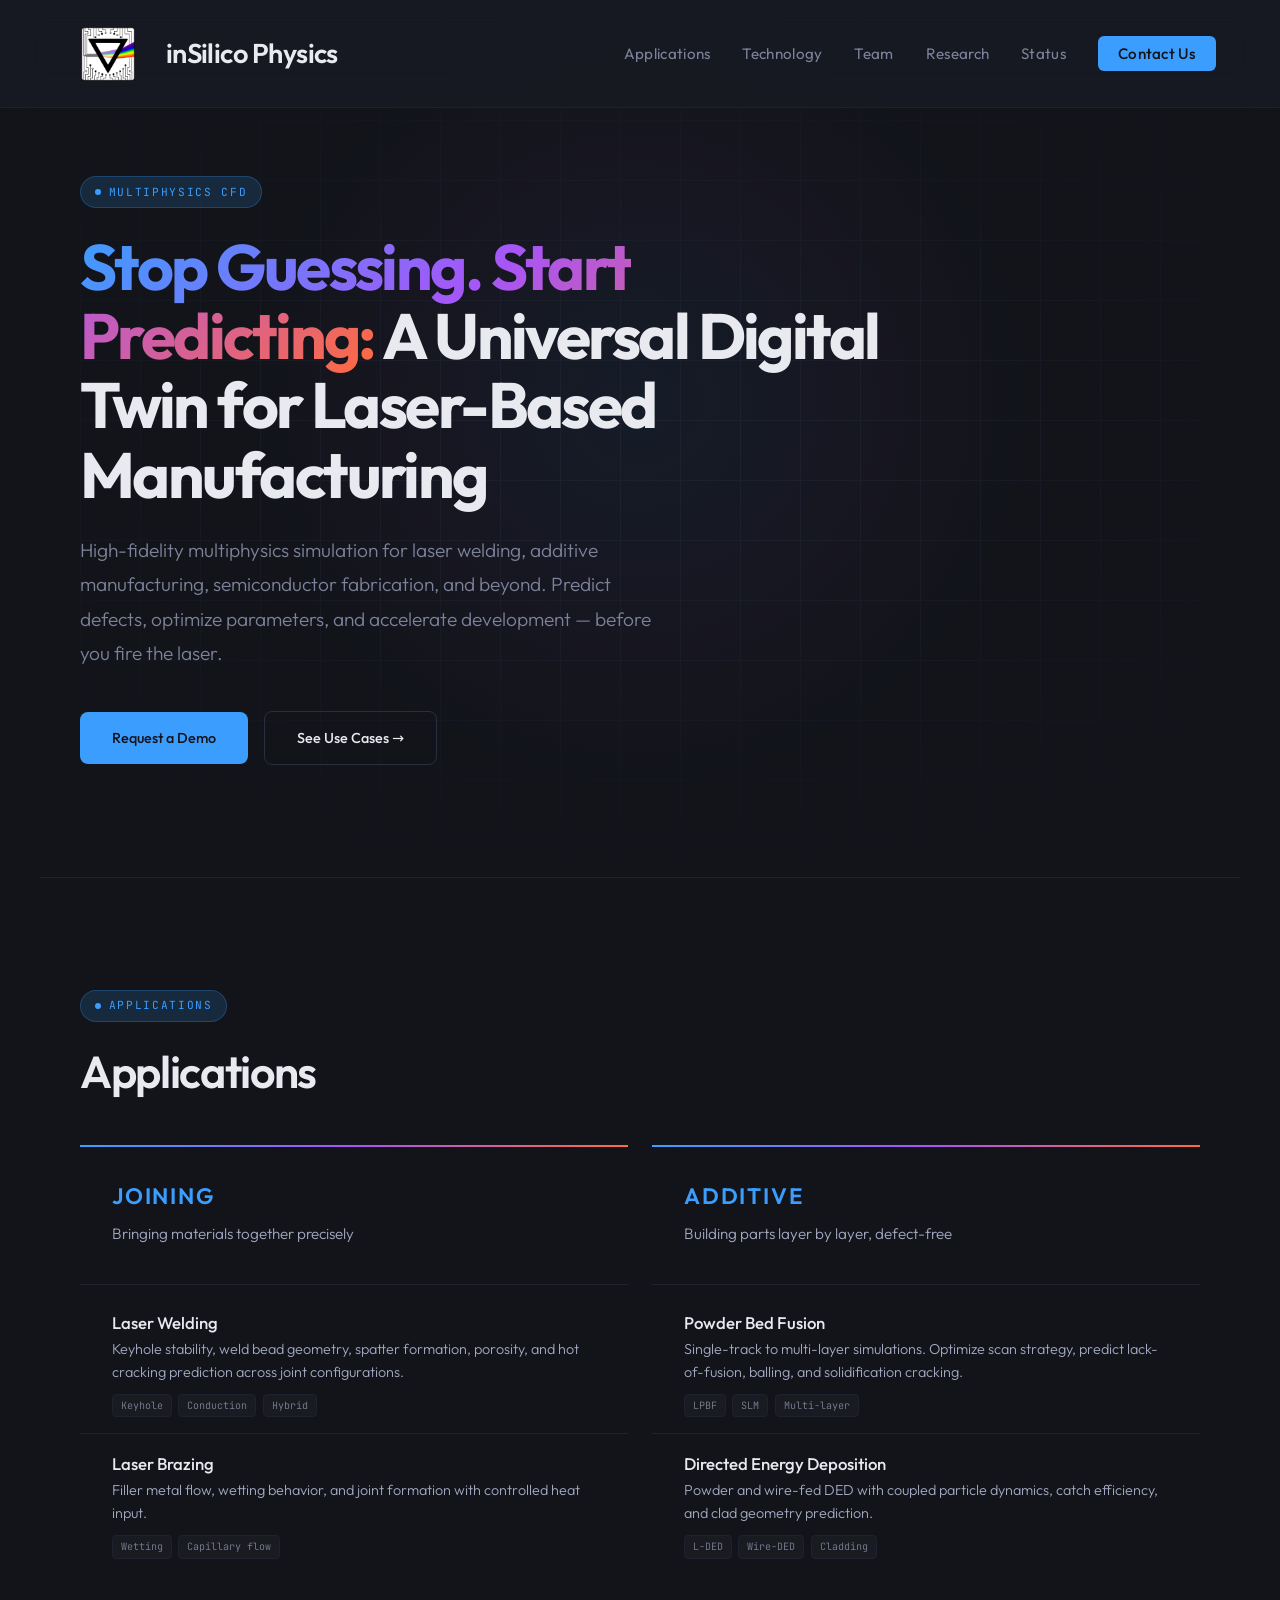
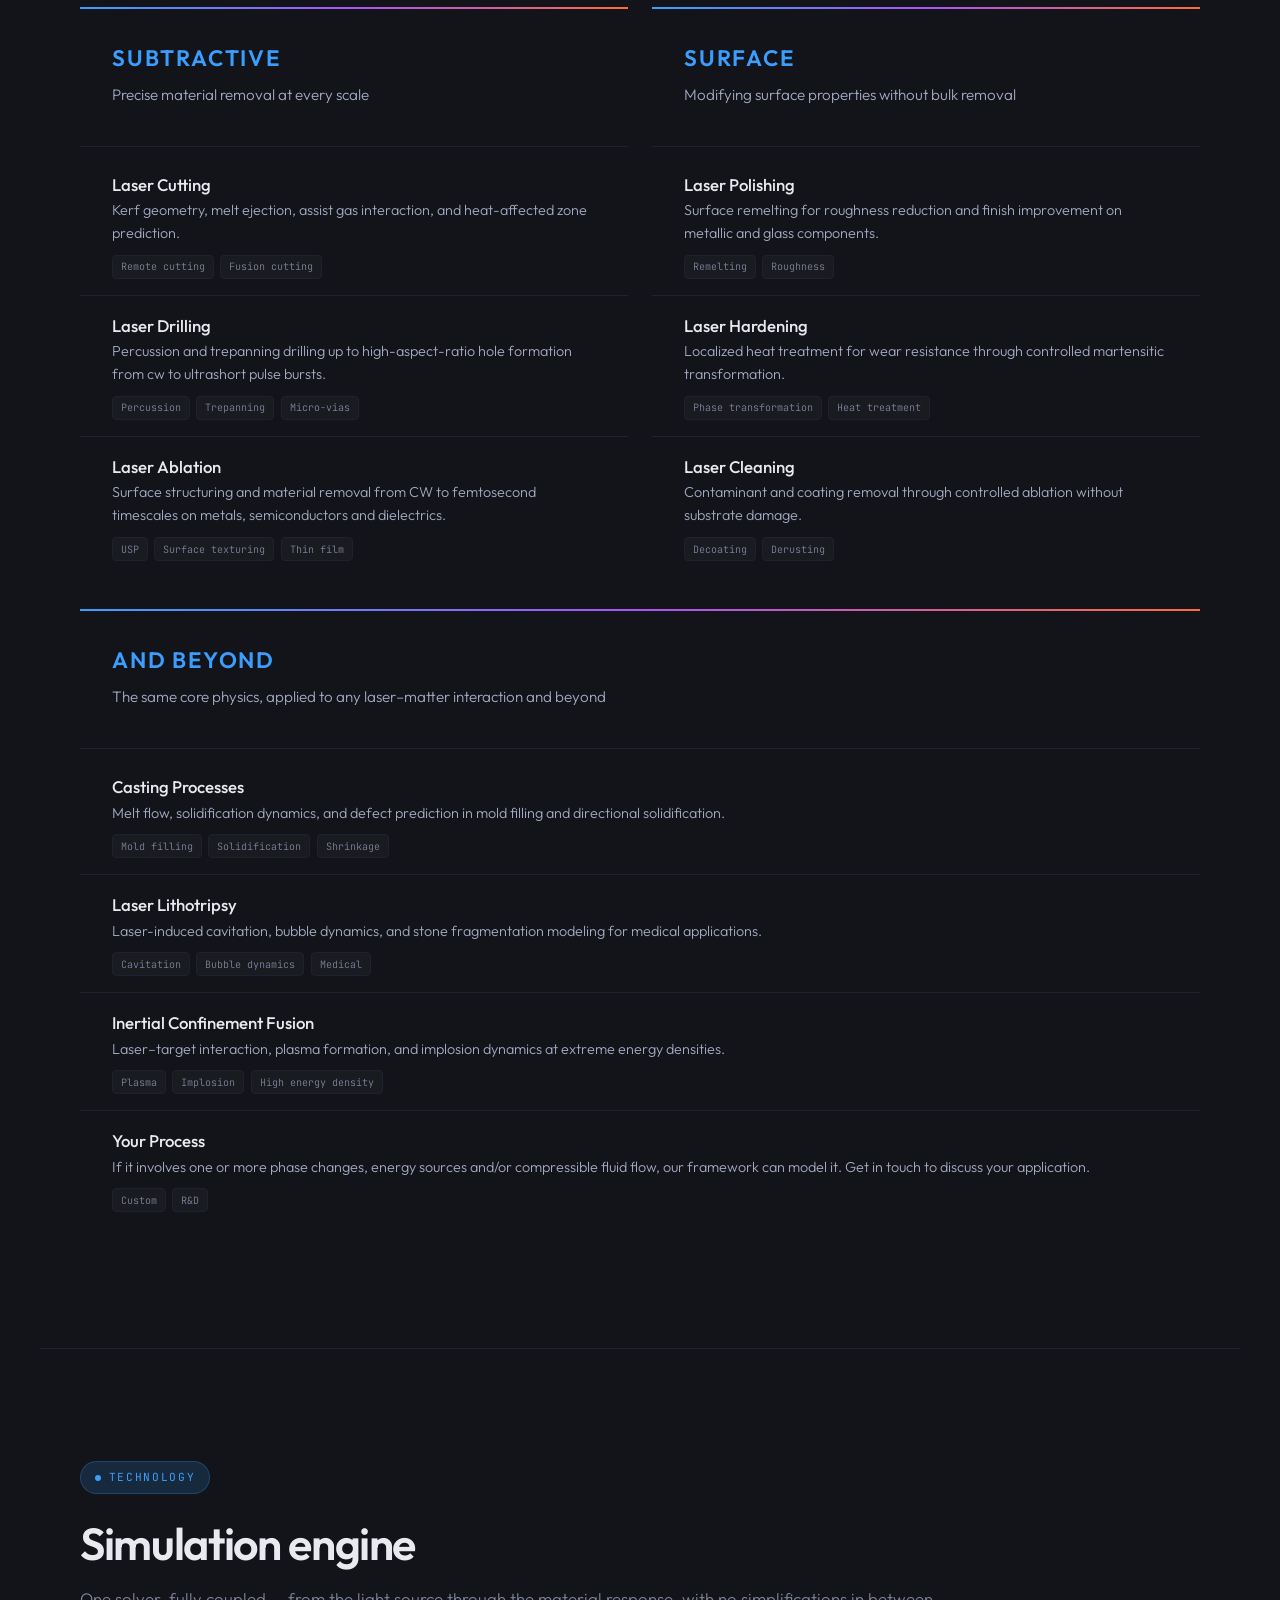
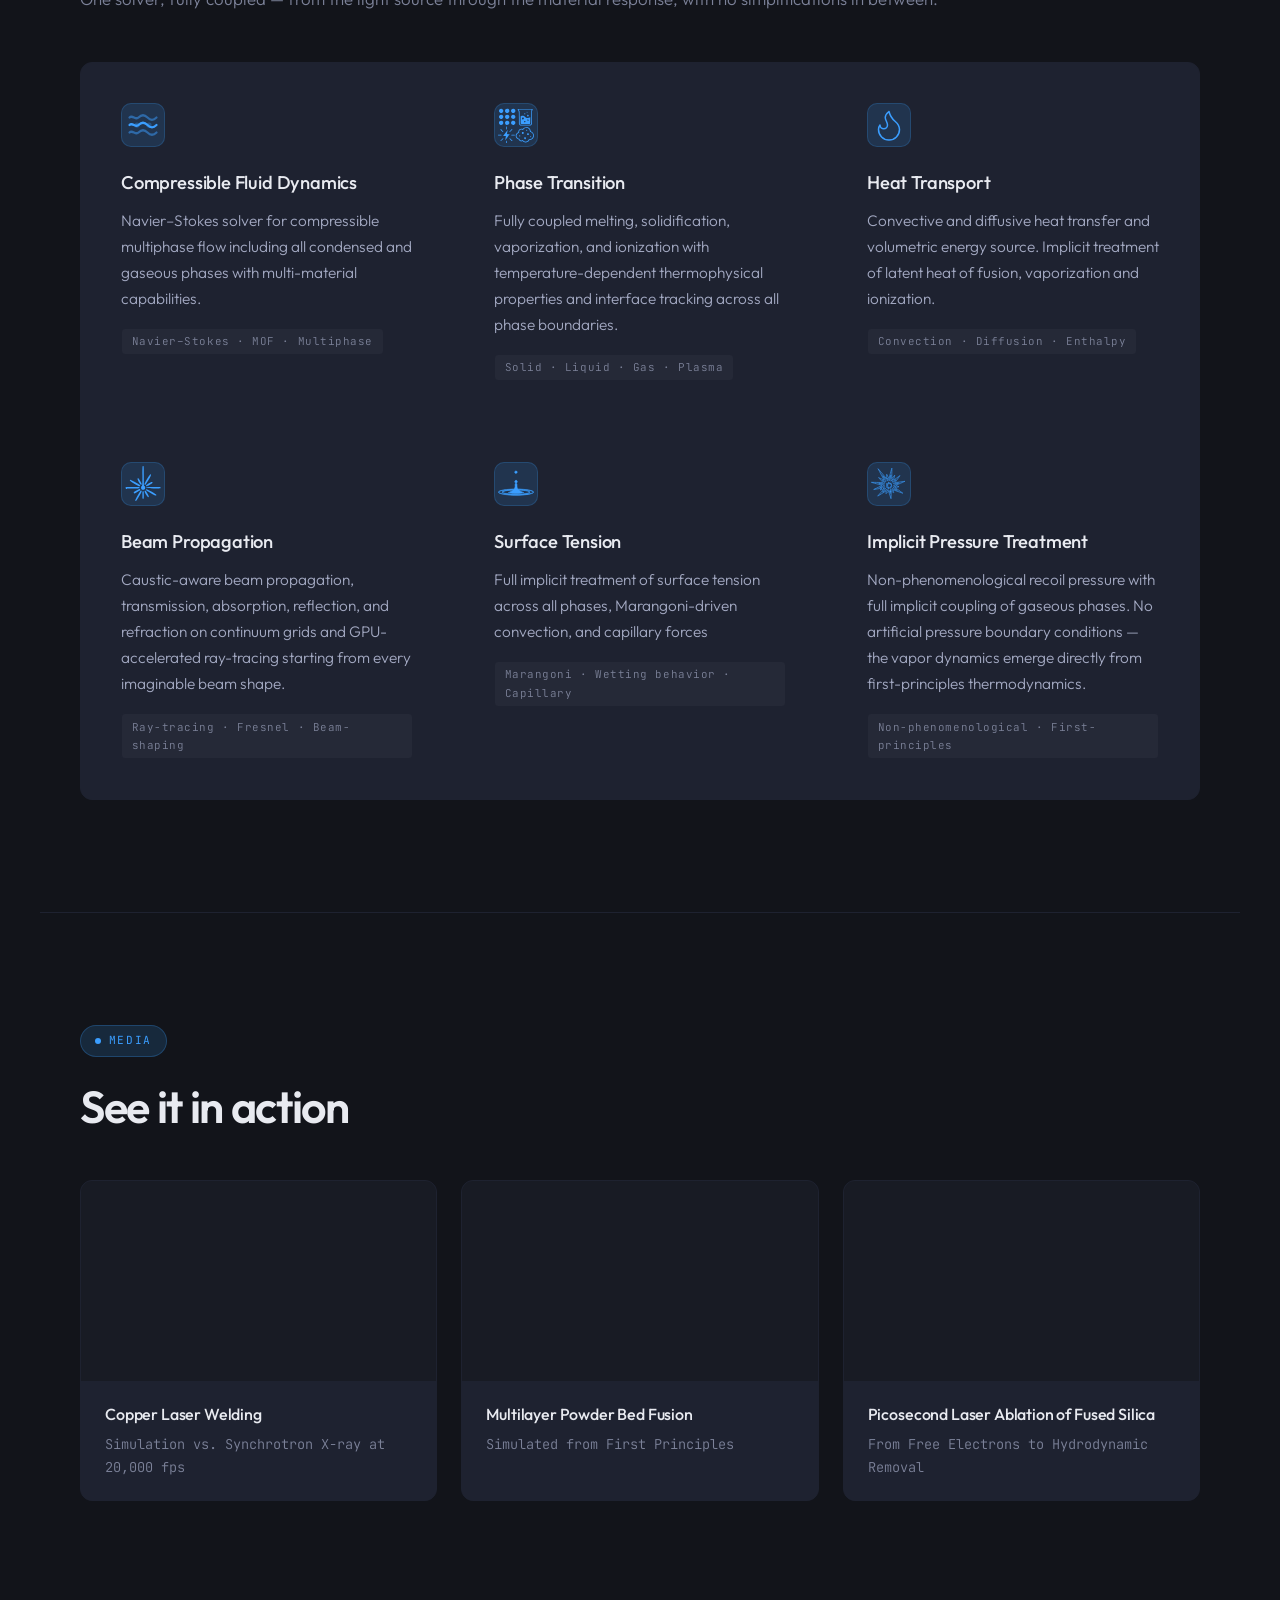
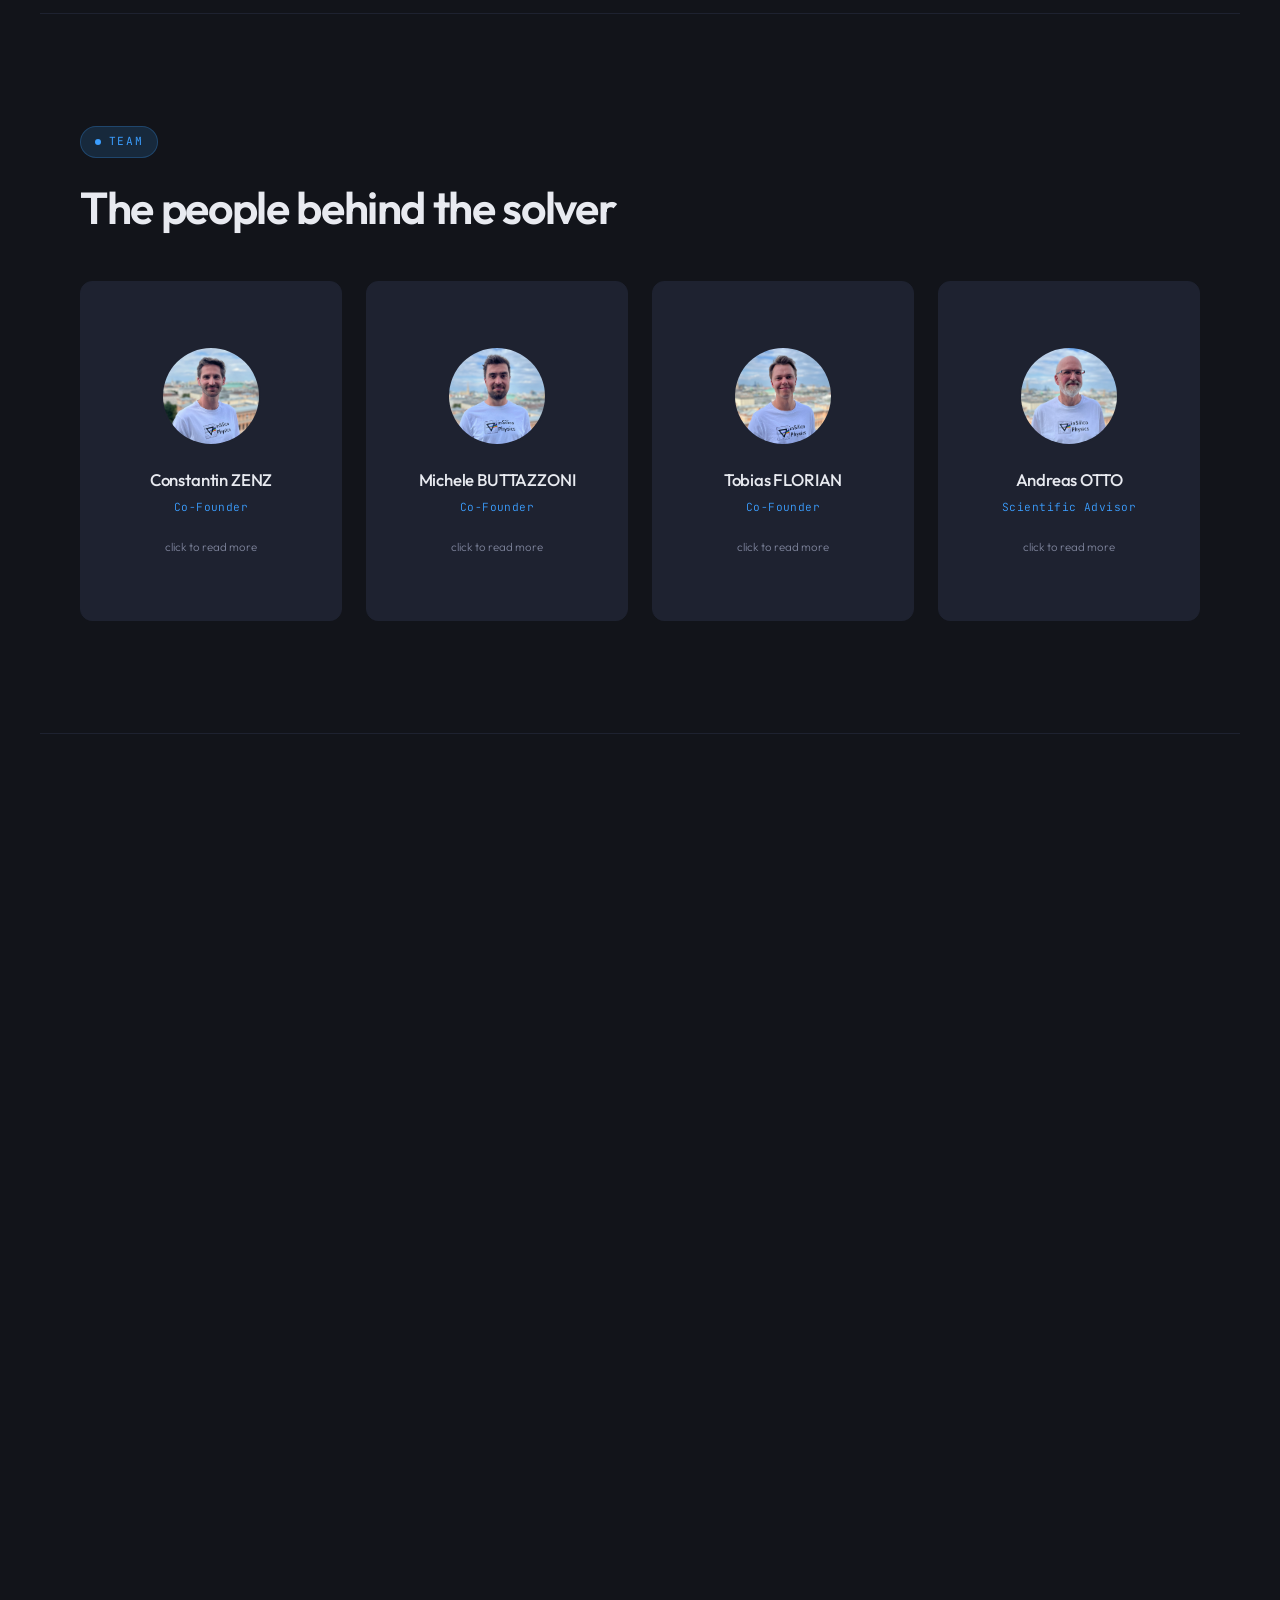
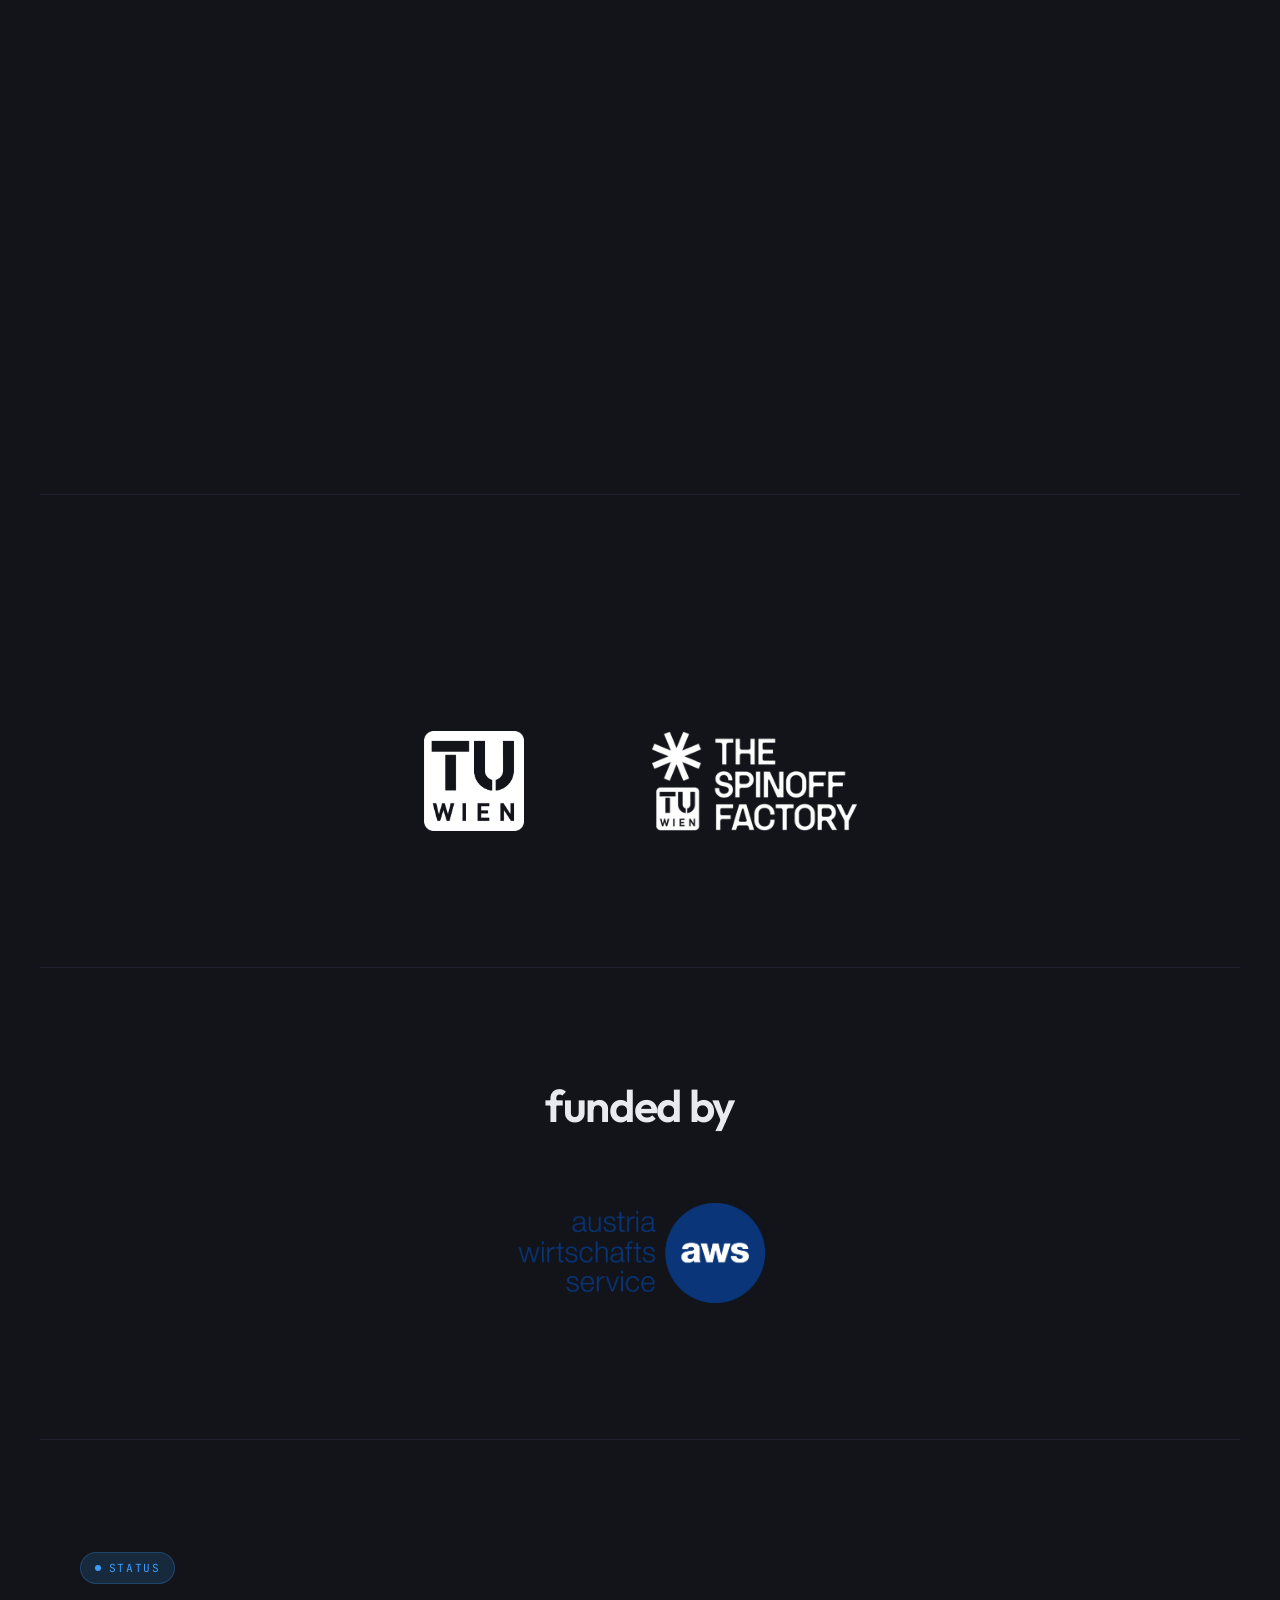
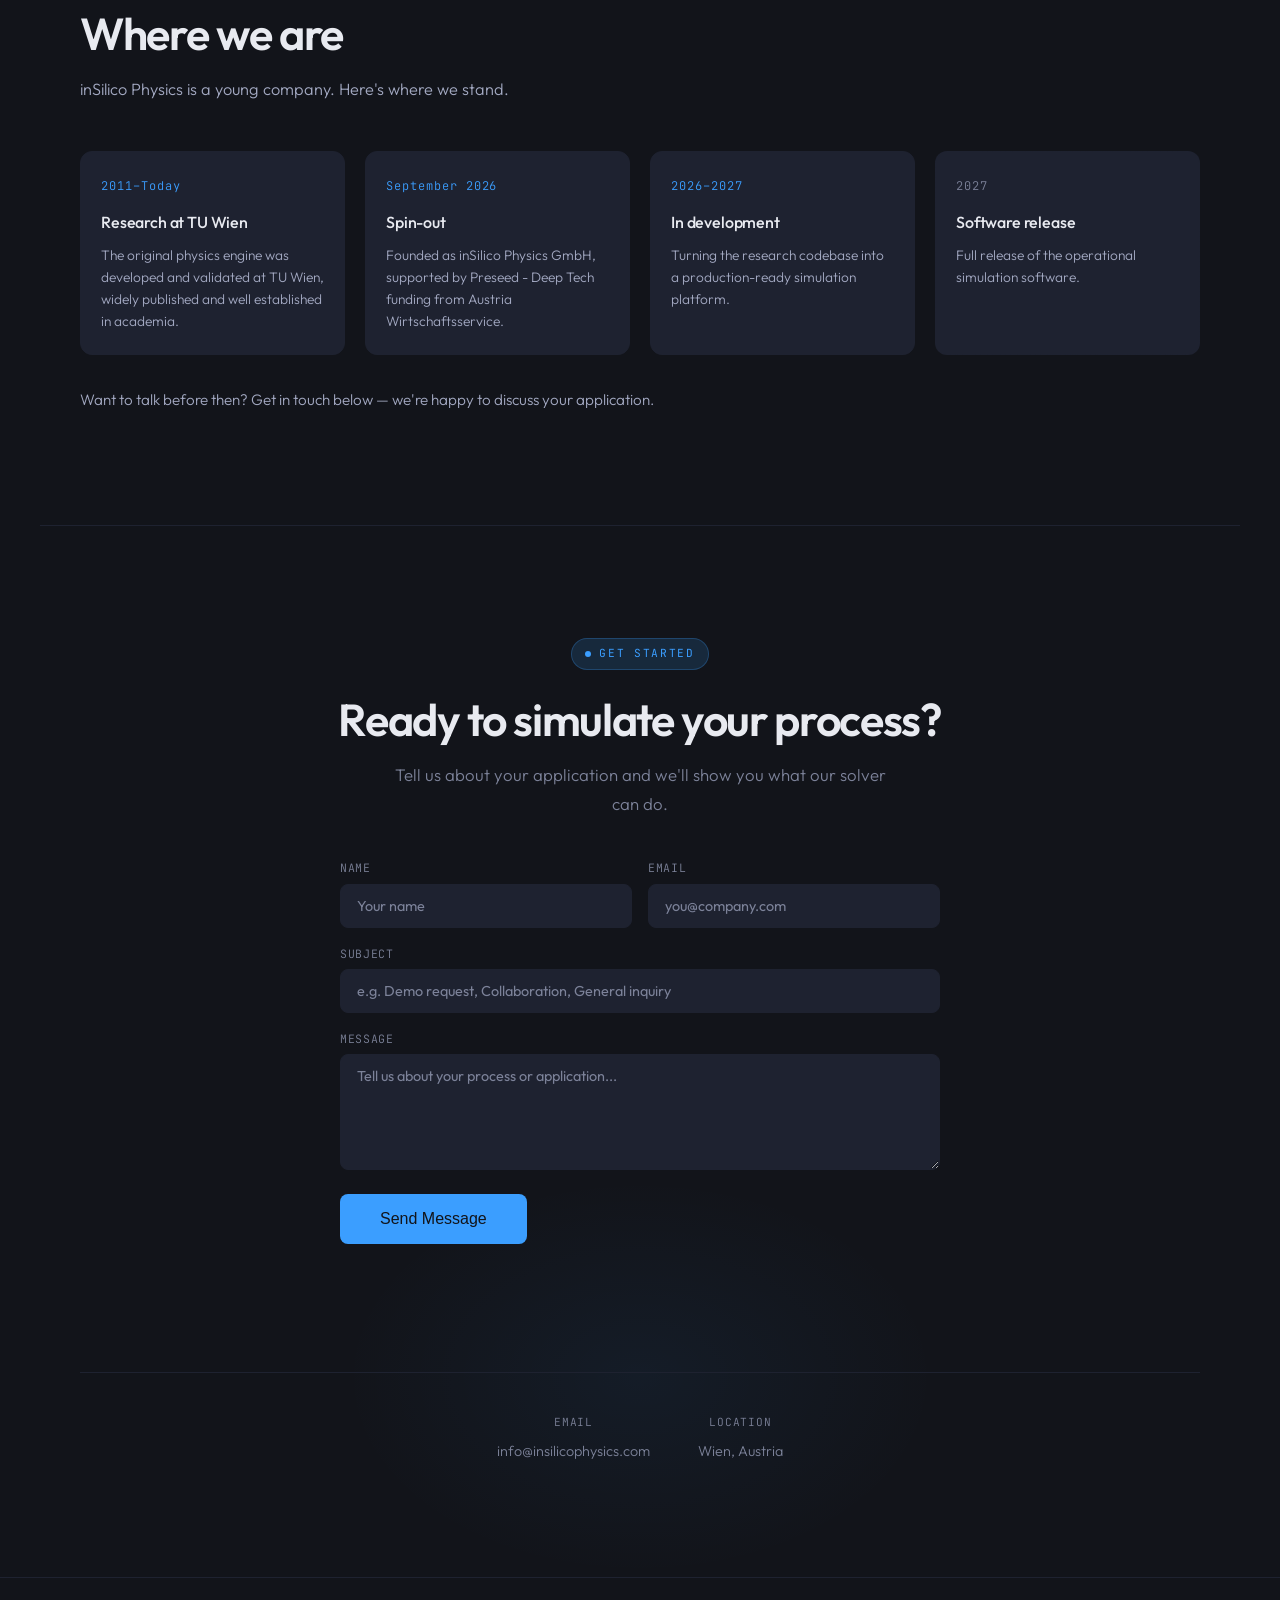
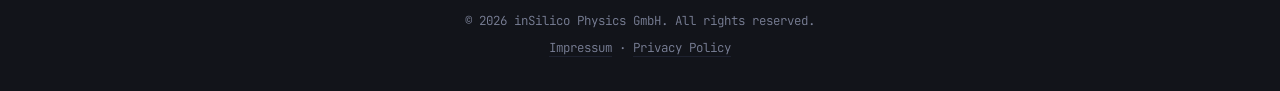
==== index.html @ cb41fa0b "add separate imprint and privacy policy site and link it" ====
<!DOCTYPE html>
<html lang="en">
<head>
  <meta charset="UTF-8">
  <meta name="viewport" content="width=device-width, initial-scale=1.0">
  <title>inSilico Physics — Multiphysics Simulation for Laser Processes</title>
  <meta name="description" content="High-fidelity multiphysics CFD simulation for laser-based manufacturing. Welding, additive, cutting, ablation — one solver, first principles. No training data, no black box.">
  <meta property="og:title" content="inSilico Physics — Multiphysics Simulation for Laser Processes">
  <meta property="og:description" content="High-fidelity multiphysics simulation for laser welding, additive manufacturing, semiconductor fabrication, and beyond.">
  <meta property="og:image" content="https://insilicophysics.com/logo.png">
  <meta property="og:url" content="https://insilicophysics.com">
  <meta property="og:type" content="website">
  <meta name="twitter:card" content="summary_large_image">
  <link rel="icon" type="image/png" href="images/logo.png">
  <link rel="stylesheet" href="style.css">
</head>
<body>

  <nav>
    <div class="nav-inner">
      <a href="#" class="logo">
        <div class="logo-mark">
          <img src="images/logo.png" alt="inSilico Physics logo">
        </div>
        <span class="logo-word">inSilico Physics</span>
      </a>
      <button class="mobile-toggle" onclick="window.toggleNav(this)" aria-label="Menu" aria-expanded="false" aria-controls="nav-menu">☰</button>
      <ul id="nav-menu">
        <li><a href="#applications">Applications</a></li>
        <li><a href="#capabilities">Technology</a></li>
        <li><a href="#team">Team</a></li>
        <li><a href="#publications">Research</a></li>
        <li><a href="#status">Status</a></li>
        <li><a href="#contact" class="nav-cta">Contact Us</a></li>
      </ul>
    </div>
  </nav>

  <div class="container">
    <section class="hero" id="hero">
      <div class="grid-bg"></div>
      <div class="hero-content reveal">
        <div class="section-tag">Multiphysics CFD</div>
        <h1><span class="gradient-text">Stop Guessing. Start Predicting:</span> A Universal Digital Twin for Laser-Based Manufacturing</h1>
        <p>High-fidelity multiphysics simulation for laser welding, additive manufacturing, semiconductor fabrication, and beyond. Predict defects, optimize parameters, and accelerate development — before you fire the laser.</p>
        <div class="hero-actions">
          <a href="#contact" class="btn btn-accent">Request a Demo</a>
          <a href="#applications" class="btn btn-outline">See Use Cases →</a>
        </div>
      </div>
    </section>
  </div>

  <div class="section-divider"></div>

  <div class="container">
    <section id="applications">
      <div class="reveal">
        <div class="section-tag">Applications</div>
        <h2>Applications</h2>
      </div>
      <div class="app-categories">

        <div class="app-category reveal">
          <div class="app-category-header">
            <h3>Joining</h3>
            <p>Bringing materials together precisely</p>
          </div>
          <div class="app-sub-list">
            <div class="app-sub-item">
              <h4>Laser Welding</h4>
              <p>Keyhole stability, weld bead geometry, spatter formation, porosity, and hot cracking prediction across joint configurations.</p>
              <div class="app-tags">
                <span>Keyhole</span><span>Conduction</span><span>Hybrid</span>
              </div>
            </div>
            <div class="app-sub-item">
              <h4>Laser Brazing</h4>
              <p>Filler metal flow, wetting behavior, and joint formation with controlled heat input.</p>
              <div class="app-tags">
                <span>Wetting</span><span>Capillary flow</span>
              </div>
            </div>
          </div>
        </div>

        <div class="app-category reveal">
          <div class="app-category-header">
            <h3>Additive</h3>
            <p>Building parts layer by layer, defect-free</p>
          </div>
          <div class="app-sub-list">
            <div class="app-sub-item">
              <h4>Powder Bed Fusion</h4>
              <p>Single-track to multi-layer simulations. Optimize scan strategy, predict lack-of-fusion, balling, and solidification cracking.</p>
              <div class="app-tags">
                <span>LPBF</span><span>SLM</span><span>Multi-layer</span>
              </div>
            </div>
            <div class="app-sub-item">
              <h4>Directed Energy Deposition</h4>
              <p>Powder and wire-fed DED with coupled particle dynamics, catch efficiency, and clad geometry prediction.</p>
              <div class="app-tags">
                <span>L-DED</span><span>Wire-DED</span><span>Cladding</span>
              </div>
            </div>
          </div>
        </div>

        <div class="app-category reveal">
          <div class="app-category-header">
            <h3>Subtractive</h3>
            <p>Precise material removal at every scale</p>
          </div>
          <div class="app-sub-list">
            <div class="app-sub-item">
              <h4>Laser Cutting</h4>
              <p>Kerf geometry, melt ejection, assist gas interaction, and heat-affected zone prediction.</p>
              <div class="app-tags">
                <span>Remote cutting</span><span>Fusion cutting</span>
              </div>
            </div>
            <div class="app-sub-item">
              <h4>Laser Drilling</h4>
              <p>Percussion and trepanning drilling up to high-aspect-ratio hole formation from cw to ultrashort pulse bursts.</p>
              <div class="app-tags">
                <span>Percussion</span><span>Trepanning</span><span>Micro-vias</span>
              </div>
            </div>
            <div class="app-sub-item">
              <h4>Laser Ablation</h4>
              <p>Surface structuring and material removal from CW to femtosecond timescales on metals, semiconductors and dielectrics.</p>
              <div class="app-tags">
                <span>USP</span><span>Surface texturing</span><span>Thin film</span>
              </div>
            </div>
          </div>
        </div>

        <div class="app-category reveal">
          <div class="app-category-header">
            <h3>Surface</h3>
            <p>Modifying surface properties without bulk removal</p>
          </div>
          <div class="app-sub-list">
            <div class="app-sub-item">
              <h4>Laser Polishing</h4>
              <p>Surface remelting for roughness reduction and finish improvement on metallic and glass components.</p>
              <div class="app-tags">
                <span>Remelting</span><span>Roughness</span>
              </div>
            </div>
            <div class="app-sub-item">
              <h4>Laser Hardening</h4>
              <p>Localized heat treatment for wear resistance through controlled martensitic transformation.</p>
              <div class="app-tags">
                <span>Phase transformation</span><span>Heat treatment</span>
              </div>
            </div>
            <div class="app-sub-item">
              <h4>Laser Cleaning</h4>
              <p>Contaminant and coating removal through controlled ablation without substrate damage.</p>
              <div class="app-tags">
                <span>Decoating</span><span>Derusting</span>
              </div>
            </div>
          </div>
        </div>

        <div class="app-category reveal">
          <div class="app-category-header">
            <h3>And Beyond</h3>
            <p>The same core physics, applied to any laser–matter interaction and beyond</p>
          </div>
          <div class="app-sub-list">
            <div class="app-sub-item">
              <h4>Casting Processes</h4>
              <p>Melt flow, solidification dynamics, and defect prediction in mold filling and directional solidification.</p>
              <div class="app-tags">
                <span>Mold filling</span><span>Solidification</span><span>Shrinkage</span>
              </div>
            </div>
            <div class="app-sub-item">
              <h4>Laser Lithotripsy</h4>
              <p>Laser-induced cavitation, bubble dynamics, and stone fragmentation modeling for medical applications.</p>
              <div class="app-tags">
                <span>Cavitation</span><span>Bubble dynamics</span><span>Medical</span>
              </div>
            </div>
            <div class="app-sub-item">
              <h4>Inertial Confinement Fusion</h4>
              <p>Laser–target interaction, plasma formation, and implosion dynamics at extreme energy densities.</p>
              <div class="app-tags">
                <span>Plasma</span><span>Implosion</span><span>High energy density</span>
              </div>
            </div>
            <div class="app-sub-item">
              <h4>Your Process</h4>
              <p>If it involves one or more phase changes, energy sources and/or compressible fluid flow, our framework can model it. Get in touch to discuss your application.</p>
              <div class="app-tags">
                <span>Custom</span><span>R&D</span>
              </div>
            </div>
          </div>
        </div>

      </div>
    </section>
  </div>

  <div class="section-divider"></div>

  <div class="container">
    <section id="capabilities" class="capabilities">
      <div class="reveal">
        <div class="section-tag">Technology</div>
        <h2>Simulation engine</h2>
        <p style="color: var(--fg-muted); max-width: 1000px; font-size: 1.05rem;">One solver, fully coupled — from the light source through the material response, with no simplifications in between.</p>
      </div>
      <div class="cap-grid">

        <div class="cap-card reveal">
          <div class="cap-icon">
            <svg width="36" height="36" viewBox="0 0 24 24" fill="none" stroke="#3b9eff" stroke-width="1.5" stroke-linecap="round" stroke-linejoin="round">
              <path d="M3 12c2-2 4 2 6 0s4-2 6 0 4 2 6 0"/>
              <path d="M3 7c2-2 4 2 6 0s4-2 6 0 4 2 6 0" opacity="0.5"/>
              <path d="M3 17c2-2 4 2 6 0s4-2 6 0 4 2 6 0" opacity="0.5"/>
              <circle cx="8" cy="12" r="1" fill="#3b9eff" opacity="0.3"/>
              <circle cx="16" cy="12" r="1" fill="#3b9eff" opacity="0.3"/>
            </svg>
          </div>
          <h3>Compressible Fluid Dynamics</h3>
          <p>Navier–Stokes solver for compressible multiphase flow including all condensed and gaseous phases with multi-material capabilities.</p>
          <span class="cap-tag">Navier–Stokes · MOF · Multiphase</span>
        </div>

        <div class="cap-card reveal">
          <div class="cap-icon">
            <svg width="36" height="36" viewBox="59 32 94 92" xmlns="http://www.w3.org/2000/svg">
              <path fill="#3b9eff" d="m80.262 126.42c-0.15064-0.28147-0.27389-1.8371-0.27389-3.457 0-3.1147 0.22775-3.9688 1.0583-3.9688 0.83059 0 1.0583 0.85405 1.0583 3.9688 0 3.1147-0.22775 3.9688-1.0583 3.9688-0.2808 0-0.6338-0.2303-0.78444-0.51178zm48.145-3.1607c-1.3781-0.45096-3.0779-1.4445-4.0245-2.3522l-0.98179-0.94154-1.3637 0.44043c-1.698 0.54839-2.6761 0.55411-4.4544 0.026-1.6354-0.48567-3.3299-2.0338-4.0927-3.7392-0.38629-0.86365-0.68072-1.1507-1.3227-1.2894-2.474-0.53455-4.9715-2.6964-6.1896-5.3578-0.57414-1.2544-0.68934-1.8953-0.69807-3.8836-9e-3 -2.0347 0.0918-2.6015 0.69246-3.8946 0.9171-1.9744 2.75-3.908 4.5313-4.7802l1.4255-0.69799 0.13416-1.6714c0.3929-4.8947 5.1276-8.2995 9.8778-7.1034l1.2419 0.31272 1.4116-1.4229c1.8206-1.8351 4.1922-3.0422 6.5247-3.3209 6.5858-0.78671 11.903 2.9532 13.221 9.2991l0.31923 1.5372 2.0668 1.0753c6.9319 3.6064 8.3559 12.704 2.8502 18.21-1.8213 1.8213-3.8959 2.8398-6.582 3.2313-2.0708 0.30181-2.0714 0.30215-2.6755 1.4409-0.82893 1.5625-2.8934 3.426-4.7097 4.2512-1.2215 0.55494-1.998 0.70293-4.0269 0.76742-1.3824 0.0439-2.8112-0.0175-3.175-0.13655zm6.2569-2.5329c1.7425-0.79286 3.3088-2.3643 4.2892-4.3032l0.77362-1.5299 1.8146-0.0109c2.5937-0.0155 4.3102-0.68153 6.1526-2.3873 2.1657-2.0051 3.0642-4.015 3.0677-6.8623 2e-3 -1.8232-0.11101-2.3551-0.81689-3.8365-0.45073-0.94588-1.3126-2.196-1.9153-2.7781-1.1858-1.1453-3.5569-2.4961-4.409-2.5119-0.92598-0.0171-1.1136-0.35562-1.2471-2.2506-0.45577-6.4672-7.4293-10.614-13.353-7.9406-1.3362 0.60304-3.8071 2.7904-4.6194 4.0893l-0.40443 0.64669-1.3495-0.58054c-2.8858-1.2414-6.0372-0.33396-7.5973 2.1876-0.69437 1.1223-0.8053 1.5669-0.85544 3.4279-0.0317 1.1761-0.0614 2.2051-0.0661 2.2868-5e-3 0.08163-0.57775 0.2943-1.2735 0.47261-1.7324 0.44401-3.6762 1.9935-4.6272 3.6886-2.5436 4.5338 0.34141 10.371 5.4736 11.074 1.0905 0.14948 1.1769 0.22164 1.3402 1.1192 0.37996 2.0886 2.2022 3.734 4.3653 3.9419 1.1092 0.10658 1.5248-5.4e-4 2.8048-0.72294l1.5027-0.84807 1.1594 1.3254c1.4047 1.6057 2.6468 2.4059 4.435 2.8568 1.714 0.43219 3.6214 0.23479 5.3554-0.55425zm-6.1769-5.9562c-0.69715-0.29552-1.4029-1.5683-1.4029-2.53 0-0.41533 0.31119-1.0061 0.77339-1.4684 1.081-1.081 2.4118-1.0685 3.5134 0.0331 0.70934 0.70934 0.78899 0.93717 0.66107 1.8909-0.08 0.59641-0.36991 1.3088-0.64425 1.5832-0.58782 0.58782-2.0776 0.84002-2.9007 0.49107zm14.886-5.1231c-0.55277-0.40419-0.63449-1.5782-0.15047-2.1614 0.18153-0.21873 0.65809-0.39769 1.059-0.39769 0.86692 0 1.3891 0.547 1.3891 1.4552 0 1.305-1.2205 1.8914-2.2976 1.1038zm-28.551-2.2492c-0.60045-0.66348-0.56099-1.8129 0.0739-2.1527 0.83155-0.44503 1.565-0.31617 2.0027 0.35186 0.95146 1.4521-0.92192 3.0767-2.0766 1.8008zm21.287-3.325c-2.2367-1.2397-1.3844-4.6579 1.1615-4.6579 1.9691 0 3.2366 2.4001 2.0446 3.8716-0.91533 1.13-2.0735 1.414-3.2061 0.78622zm-13.864-3.3382c-1.3614-1.0709-1.1368-3.3337 0.41029-4.1337 1.0468-0.54131 2.3978-0.27472 3.0941 0.61058 1.7868 2.2716-1.2343 5.3088-3.5044 3.5231zm11.189-7.3334c-0.55443-0.21095-0.78498-0.62195-0.7897-1.4078-5e-3 -0.87375 0.44933-1.3097 1.3657-1.3097 1.005 0 1.6564 0.98421 1.2897 1.9487-0.14579 0.38344-0.37734 0.69717-0.51456 0.69717s-0.40806 0.0501-0.60186 0.11133c-0.1938 0.06123-0.53096 0.04338-0.74924-0.03967zm-67.723 26.267c-0.17536-0.21129-0.27923-0.56343-0.23083-0.78254 0.09273-0.41981 5.6075-6.1207 6.2907-6.5031 0.5252-0.29392 1.3379 0.15612 1.3379 0.74086 0 0.52683-6.2293 6.9289-6.742 6.9289-0.18535 0-0.48047-0.17287-0.65582-0.38416zm26.368-2.7492c-3.1923-3.2322-3.6108-3.9802-2.5454-4.5504 0.49244-0.26354 0.86496 0.0166 3.5936 2.7027 3.3228 3.271 3.6401 3.688 3.3945 4.4619-0.35872 1.1302-1.2795 0.58843-4.4427-2.6142zm-13.381-4.4675c0.54798-2.8773 0.91146-5.3171 0.80774-5.4217-0.10372-0.10469-1.7714-0.22375-3.7059-0.26459l-3.5174-0.0743 2.9933-3.8778c1.6463-2.1328 4.303-5.6022 5.9037-7.7098 1.6007-2.1076 2.9536-3.7921 3.0063-3.7433 0.05274 0.04877-0.09173 0.95833-0.32104 2.0212-0.85658 3.9704-1.5222 7.9614-1.3867 8.3145 0.10914 0.28441 0.90117 0.36497 3.5879 0.36497 1.8963 0 3.4479 0.0728 3.4479 0.16172 0 0.089-0.45463 0.71403-1.0103 1.3891-0.55566 0.67503-3.1357 4.0253-5.7334 7.445s-4.8008 6.3096-4.8958 6.422c-0.095 0.11238 0.27562-2.1498 0.8236-5.0271zm-19.294-7.2687c-0.54342-0.54342-0.38307-1.5083 0.27781-1.6716 0.32742-0.0809 2.3217-0.11296 4.4318-0.0712l3.8365 0.076 0.08733 0.76504c0.0496 0.43454-0.0647 0.86142-0.26458 0.98814-0.57054 0.36169-7.9974 0.2851-8.3688-0.0863zm34.66 0c-0.17462-0.17463-0.3175-0.508-0.3175-0.74084 0-0.9323 0.55137-1.0583 4.6302-1.0583 4.1189 0 4.6302 0.12169 4.6302 1.1019 0 0.25682-0.23029 0.59019-0.51177 0.74084-0.74177 0.39698-8.0282 0.35929-8.4311-0.0436zm-25.533-11.812c-3.2206-3.2607-3.6139-3.9785-2.5051-4.5719 0.54747-0.293 0.79527-0.09969 3.4645 2.7027 3.3182 3.4837 3.6915 3.9761 3.4642 4.5685-0.38692 1.0083-1.3302 0.43272-4.4235-2.6992zm20.63 2.957c-0.58727-0.58727 0.0329-1.4955 3.1325-4.5877 2.8201-2.8134 3.3771-3.258 3.7703-3.0099 0.91042 0.57428 0.47998 1.3446-2.5532 4.5692-2.8608 3.0413-3.7309 3.6471-4.3496 3.0285zm-8.7564-6.854c-0.58459-0.58459-0.61155-6.7653-0.03161-7.2466 0.57298-0.47553 1.2883-0.22691 1.4961 0.52001 0.29227 1.0504 0.26391 6.0674-0.03748 6.6306-0.33168 0.61975-0.86722 0.65578-1.427 0.096zm36.795-10.286c-1.307-0.47229-2.4843-1.5806-3.1066-2.9247-0.45909-0.99158-0.49036-2.0357-0.4958-16.555-7e-3 -17.453 0.0453-16.934-1.9808-19.835-1.3176-1.8866-1.4642-2.6363-0.6708-3.4298 0.51909-0.51909 0.88195-0.52917 19.05-0.52917 18.168 0 18.531 0.01008 19.05 0.52917 0.73256 0.73255 0.67479 1.1726-0.44367 3.3795l-0.97522 1.9243-0.178 33.944-0.5906 1.0682c-0.32483 0.58754-1.1067 1.4307-1.7376 1.8737l-1.147 0.8055-12.876 0.0595c-10.468 0.04837-13.067-0.0096-13.898-0.30981zm26.544-2.1668c0.40291-0.238 0.95706-0.80355 1.2314-1.2568 0.47126-0.77842 0.5062-1.7688 0.63117-17.89l0.13229-17.066 0.71573-1.3568c0.39366-0.74626 0.6417-1.4309 0.55122-1.5214-0.29495-0.29495-33.943-0.19013-33.943 0.10574 0 0.14864 0.30319 0.7284 0.67375 1.2884 0.37056 0.55995 0.9361 1.6587 1.2568 2.4417 0.57329 1.3999 0.58523 1.6909 0.71531 17.431 0.14379 17.398 0.085 16.773 1.6705 17.74 0.80299 0.48962 1.4314 0.51407 13.238 0.51501 11 8.78e-4 12.477-0.0477 13.127-0.43175zm-25.125-2.4777c-0.50919-0.50919-0.52917-0.88194-0.52917-9.8729v-9.3437l0.8938-0.42622c1.5856-0.75611 3.863-1.0715 5.5223-0.76474 1.7974 0.33228 3.1287 0.98343 5.4623 2.6718 2.3652 1.7112 3.6149 2.3065 5.6136 2.6742 2.078 0.38225 4.0775 0.03228 6.2027-1.0857l1.4407-0.75784v8.02c0 7.713-0.021 8.0467-0.54837 8.7171l-0.54837 0.69714h-11.49c-11.137 0-11.506-0.01625-12.019-0.52917zm11.622-4.1367c0.6553-0.83307 0.68903-1.3655 0.1365-2.1544-0.60933-0.86994-2.3292-0.82781-2.9185 0.07149-1.2311 1.8789 1.3955 3.8455 2.782 2.0829zm8.2213-3.8008c1.0927-1.0927 0.31181-3.175-1.1906-3.175-0.36381 0-0.89959 0.23812-1.1906 0.52917-1.0927 1.0927-0.31181 3.175 1.1906 3.175 0.3638 0 0.89958-0.23812 1.1906-0.52917zm-13.224-3.31c0.94473-0.48854 1.3176-1.1401 1.3176-2.3022 0-1.1518-0.57998-1.9491-1.6825-2.3129-1.0972-0.3621-2.0027-0.05934-2.7807 0.92966-0.94277 1.1985-0.56831 2.9641 0.78813 3.7159 0.83345 0.46195 1.42 0.45439 2.3574-0.03039zm10.363-8.0774c-0.74326-0.69246-0.78318-2.3248-0.0781-3.1955 0.38163-0.47129 0.76641-0.61861 1.6157-0.61861 1.3822 0 2.1167 0.77038 2.1167 2.2201 0 1.8829-2.2777 2.8764-3.6543 1.594zm-7.3842-5.0246c-1.3806-0.54975-0.82555-2.9026 0.68478-2.9026 0.41066 0 0.94369 0.21773 1.1845 0.48385 1.154 1.2751-0.23335 3.0702-1.8693 2.4188zm5.7573-4.8743c-0.43002-0.51815-0.11348-1.3996 0.58189-1.6203 0.78473-0.24907 1.635 0.77399 1.2465 1.4999-0.31913 0.5963-1.3757 0.66589-1.8284 0.12042zm-68.235 32.374c-4.1107-1.2457-5.5853-6.1353-2.7851-9.2348 1.2301-1.3616 2.8061-1.9502 4.8299-1.8038 1.853 0.13404 3.1169 0.87496 4.2046 2.4648 0.63397 0.92666 0.72405 1.3106 0.72405 3.0861 0 1.832-0.07776 2.1385-0.8055 3.175-1.3785 1.9633-4.0345 2.9592-6.1679 2.3127zm15.969 0.04236c-2.7734-0.67517-4.3656-2.7379-4.3656-5.6556 0-2.9478 2.0857-5.2101 4.9977-5.4207 2.6466-0.19144 4.5244 0.79215 5.6443 2.9565 0.58909 1.1384 0.76281 3.1258 0.39163 4.4803-0.35539 1.2969-2.2136 3.0463-3.7067 3.4898-1.4448 0.42906-1.7507 0.44453-2.9613 0.14981zm15.168-0.16985c-2.3745-0.73078-4.2906-3.8979-3.7824-6.2518 0.6389-2.9593 2.7277-4.7131 5.6006-4.7022 3.4713 0.01314 5.7136 2.2778 5.6723 5.7289-0.0301 2.5185-1.7634 4.7523-4.1546 5.3544-1.4257 0.359-1.7959 0.34465-3.3359-0.1293zm-30.973-15.479c-4.1206-0.97172-5.8045-6.0002-3.0571-9.1293 2.4972-2.8442 6.9116-2.6613 8.9992 0.37294 0.97465 1.4166 1.2757 3.5674 0.73062 5.2191-0.4831 1.4638-2.2794 3.1403-3.7658 3.5146-1.3796 0.34738-1.5251 0.34851-2.9069 0.02267zm15.688-0.0029c-1.4896-0.29123-2.8856-1.3948-3.67-2.9012-0.50148-0.96306-0.59562-1.495-0.52138-2.9459 0.07578-1.481 0.2256-1.957 0.91584-2.9098 1.1295-1.5592 2.6635-2.331 4.6333-2.331 2.0031 0 3.0619 0.45923 4.2446 1.841 3.6559 4.2711-0.01995 10.338-5.6024 9.2469zm15.463-0.09502c-2.523-0.68703-4.3579-3.605-3.934-6.256 0.23997-1.5007 1.5913-3.415 2.9308-4.1519 2.2754-1.2517 5.5788-0.62728 7.0401 1.3308 1.0739 1.439 1.2921 2.052 1.2921 3.6312 0 3.9457-3.443 6.5041-7.329 5.4459zm-31.416-15.49c-3.9326-1.1841-5.4322-6.1455-2.773-9.1743 1.1004-1.2533 2.6205-1.9263 4.3673-1.9336 4.1391-0.01718 6.8726 4.3665 5.0589 8.1131-1.2027 2.4845-4.0666 3.7736-6.6533 2.9948zm15.63-0.03659c-1.3946-0.38958-3.0122-1.8814-3.5408-3.2655-0.64131-1.6792-0.4375-3.9994 0.47205-5.3738 1.3664-2.0647 4.6561-3.0144 7.0226-2.0274 2.9263 1.2205 4.3008 4.9588 2.8528 7.7589-0.46463 0.8985-1.6585 2.0955-2.5498 2.5564-0.96278 0.49787-3.1008 0.67439-4.2568 0.35145zm15.521-0.09778c-2.5164-0.89067-4.2817-4.1319-3.6027-6.6151 0.73927-2.7039 2.5329-4.165 5.2933-4.3118 2.1667-0.11527 3.734 0.61622 4.916 2.2945 1.0607 1.506 1.2671 4.1651 0.44789 5.771-1.3726 2.6904-4.2454 3.8557-7.0545 2.8615z"/>
            </svg>
          </div>
          <h3>Phase Transition</h3>
          <p>Fully coupled melting, solidification, vaporization, and ionization with temperature-dependent thermophysical properties and interface tracking across all phase boundaries.</p>
          <span class="cap-tag">Solid · Liquid · Gas · Plasma</span>
        </div>

        <div class="cap-card reveal">
          <div class="cap-icon">
            <svg xmlns="http://www.w3.org/2000/svg" width="36" height="36" viewBox="0 0 24 24" fill="none" stroke="currentColor" stroke-width="1" stroke-linecap="round" stroke-linejoin="round">
              <path d="M12 3q1 4 4 6.5t3 5.5a1 1 0 0 1-14 0 5 5 0 0 1 1-3 1 1 0 0 0 5 0c0-2-1.5-3-1.5-5q0-2 2.5-4"/>
            </svg>
          </div>
          <h3>Heat Transport</h3>
          <p>Convective and diffusive heat transfer and volumetric energy source. Implicit treatment of latent heat of fusion, vaporization and ionization.</p>
          <span class="cap-tag">Convection · Diffusion · Enthalpy</span>
        </div>

        <div class="cap-card reveal">
          <div class="cap-icon">
            <svg width="36" height="36" viewBox="30.0 126.0 36.2 32.8" xmlns="http://www.w3.org/2000/svg">
              <path fill="currentColor" d="m40.251 159.05c-0.15413-0.40165 4.1517-8.3866 5.2157-9.6722 0.5517-0.66664 1.3369-0.52843 1.3369 0.23532 0 0.99619-5.278 9.907-5.868 9.907-0.27727 0-0.5853-0.21156-0.68453-0.47014zm7.2581-5.5271c0-3.6454 0.04276-3.8806 0.70556-3.8806 0.66279 0 0.70556 0.23519 0.70556 3.8806s-0.04276 3.8806-0.70556 3.8806-0.70556-0.23518-0.70556-3.8806zm4.4762 0.79375c-2.4125-3.8716-2.8565-5.3854-1.5768-5.3769 0.58404 4e-3 3.7872 5.626 3.5531 6.2362-0.32224 0.83975-1.1387 0.48473-1.9763-0.8593zm3.7328-2.8404c-3.1528-1.8345-4.6697-2.9162-4.6743-3.3332-0.0124-1.1111 1.2496-0.6732 5.9781 2.0745 3.275 1.9031 4.6004 2.8581 4.5231 3.2592-0.20204 1.0491-1.1386 0.72758-5.8269-2.0004zm-16.649 0.29943c-0.2654-0.16403-0.3932-0.53107-0.284-0.81564 0.25429-0.66266 5.0421-3.4344 5.9325-3.4344 1.0155 0 0.82339 1.1483-0.2978 1.7804-0.53235 0.30012-1.8455 1.0457-2.918 1.6568-1.2684 0.72269-2.1188 1.0068-2.4327 0.81285zm7.583-4.0988c-0.77025-0.77026-0.69269-2.3861 0.15119-3.1498 0.67338-0.6094 0.70556-1.0866 0.70556-10.462 0-9.5879 0.01689-9.8231 0.70556-9.8231 0.68866 0 0.70556 0.23518 0.70556 9.8231 0 9.3751 0.03218 9.8522 0.70556 10.462 1.4709 1.3312 0.56694 3.7042-1.4111 3.7042-0.55436 0-1.2574-0.24946-1.5623-0.55436zm-16.077-1.5623c0-0.68204 0.23518-0.70556 7.0556-0.70556s7.0556 0.0235 7.0556 0.70556c0 0.68203-0.23518 0.70555-7.0556 0.70555s-7.0556-0.0235-7.0556-0.70555zm20.99 0.35277c-0.55915-0.90473 0.49348-1.0583 7.2528-1.0583 6.7996 0 7.0347 0.0236 7.0347 0.70556s-0.23518 0.70555-7.0347 0.70555c-4.3093 0-7.1192-0.13667-7.2528-0.35278zm-12.171-4.4242c-4.227-2.4942-5.247-3.4582-4.1175-3.8916 0.48523-0.1862 8.6336 4.27 9.7155 5.3132 0.57861 0.55792 0.23994 1.2502-0.59173 1.2096-0.3281-0.016-2.5809-1.2001-5.0063-2.6312zm11.782 2.2492c-0.49023-0.79321 5.3053-4.3811 6.1918-3.8332 0.82862 0.51212 0.14596 1.2873-2.4533 2.7859-2.662 1.5348-3.3228 1.7199-3.7385 1.0473zm-6.0424-1.9528c-2.5269-3.6525-3.3407-6.2586-1.7655-5.6542 0.67807 0.26019 3.4943 5.1543 3.3611 5.8409-0.17864 0.9204-0.88693 0.8375-1.5955-0.18673zm4.491 0.27656c0-0.99618 5.278-9.907 5.868-9.907 1.1378 0 0.74442 1.2096-1.8773 5.7727-1.8733 3.2604-2.9537 4.799-3.3733 4.8037-0.37568 4e-3-0.61736-0.25783-0.61736-0.66937z"/>
            </svg>
          </div>
          <h3>Beam Propagation</h3>
          <p>Caustic-aware beam propagation, transmission, absorption, reflection, and refraction on continuum grids and GPU-accelerated ray-tracing starting from every imaginable beam shape.</p>
          <span class="cap-tag">Ray-tracing · Fresnel · Beam-shaping</span>
        </div>

        <div class="cap-card reveal">
          <div class="cap-icon">
            <svg width="36" height="36" viewBox="20 40.0 260 100" stroke="currentColor" stroke-width="4" xmlns="http://www.w3.org/2000/svg">
              <path fill="#3b9eff" d="m125.67 170.44c-53.619-1.921-95.104-9.6357-101.21-18.822-1.1057-1.6623-1.2176-3.7448-0.28659-5.3334 2.142-3.6551 8.9606-6.9234 20.67-9.9077 20.307-5.1754 50.462-8.5574 84.931-9.5254l6.35-0.17834 1.5185-2.249c3.2461-4.8076 4.8554-9.0238 5.6759-14.87 0.41548-2.9604 0.41451-3.4433-0.016-7.9651-0.64484-6.7729-0.36105-8.4596 2.2294-13.25 0.93743-1.7337 1.1301-2.338 1.1389-3.5719 0.0133-1.8672-0.44812-2.7561-2.6454-5.0956-2.3893-2.544-2.8525-3.6715-2.8646-6.9729-8e-3 -2.1672 0.0938-2.8696 0.56207-3.8829 1.8536-4.0108 6.4468-6.21 10.711-5.1282 4.7398 1.2026 7.6965 5.7526 6.8329 10.515-0.40807 2.2503-1.2478 3.7826-3.2968 6.0152-1.9807 2.1583-2.2507 2.7031-2.2507 4.5408 0 1.0692 0.28561 1.88 1.5549 4.4146 2.3761 4.7443 2.342 4.4357 1.7189 15.587-0.36328 6.5016 1.4141 12.908 5.1986 18.738 2.2827 3.5166 1.899 3.307 6.0596 3.3089 1.9756 8.6e-4 6.4494 0.11821 9.9419 0.26077 36.858 1.5045 67.885 5.6752 84.844 11.405 9.588 3.2395 13.978 6.4596 13.978 10.253 0 1.552-0.51266 2.6221-1.9206 4.009-9.0086 8.8743-48.494 15.832-100.58 17.724-8.3448 0.30303-40.21 0.29131-48.843-0.018zm51.014-1.8394c27.567-1.0795 51.774-3.632 70.422-7.4255 17.346-3.5287 28.054-8.2433 28.054-12.352 0-2.0522-1.8854-3.8801-6.1831-5.9944-12.447-6.1237-40.223-10.92-76.632-13.234-10.248-0.65107-25.937-1.2188-25.924-0.93799 0.0136 0.27953 0.97074 1.3114 2.144 2.3112l1.2233 1.0425 5.3712 0.17946c18.971 0.63387 42.496 3.2104 55.021 6.0261 11.211 2.5202 17.376 5.1507 19.449 8.2988 0.91646 1.3912 0.833 3.3449-0.20077 4.7003-4.6652 6.1164-30.526 11.491-65.154 13.541-12.995 0.76929-24.307 1.0133-39.82 0.85896-14.915-0.14838-19.364-0.30524-31.618-1.1148-33.91-2.2402-58.969-7.8542-62.055-13.902-1.0378-2.0343-0.58616-3.676 1.5223-5.5327 3.2186-2.8344 10.356-5.264 22.545-7.6746 12.741-2.5198 33.749-4.6839 50.555-5.2079l5.424-0.16913 1.7156-1.6606c0.94359-0.91331 1.658-1.7061 1.5875-1.7618-0.17042-0.13472-11.423 0.2251-18.384 0.5879-25.107 1.3084-45.305 3.5959-62.13 7.0366-9.8953 2.0236-17.185 4.2182-22.273 6.7052-2.5392 1.2413-3.4532 1.8462-4.5641 3.0208-1.2121 1.2816-1.3891 1.6073-1.3891 2.556 0 2.138 1.4434 3.69 5.2667 5.6631 3.3147 1.7106 5.8558 2.6603 11.378 4.2525 20.107 5.7974 54.811 9.6409 95.406 10.566 6.4297 0.14659 32.158-0.10236 39.24-0.3797zm-5.109-5.0383c34.45-1.271 62.144-5.4505 72.952-11.01 5.2594-2.7054 5.239-5.1372-0.0664-7.8773-9.6038-4.9602-33.289-8.8118-64.419-10.476-3.0559-0.16335-6.0801-0.25674-6.7204-0.20754l-1.1642 0.0895 6.059 4.0006c11.408 7.5327 16.26 9.9698 24.671 12.393 2.3554 0.67871 2.9278 0.92595 2.4227 1.0464-6.7821 1.6172-9.1052 2.1274-13.256 2.9114-14.311 2.7033-25.535 3.6972-41.778 3.6996-12.956 2e-3 -20.591-0.50171-32.147-2.1206-6.9839-0.97839-18.219-3.1918-22.856-4.5027-0.48347-0.13668 0.10675-0.38025 2.5197-1.0398 5.4481-1.4892 11.387-4.1203 17.162-7.6027 2.7369-1.6506 11.667-7.5413 12.832-8.4652l0.66146-0.52426-4.6302 0.17817c-24.014 0.92408-49.206 4.2654-61.293 8.1294-8.9924 2.8748-12.128 5.6617-9.4137 8.3666 8.9618 8.9309 64.303 15.009 118.46 13.011zm-24.606-150.35c-1.6834-0.55731-2.5684-1.1098-3.7426-2.3363-5.0343-5.2587-2.4254-13.569 4.7165-15.025 1.77-0.36061 4.2027-0.01908 5.8499 0.82128 1.437 0.73312 3.1408 2.5104 3.8898 4.0577 0.92264 1.9059 1.0456 5.0337 0.27796 7.0688-0.7405 1.9631-2.5506 3.9595-4.419 4.8736-1.7501 0.85626-4.8477 1.1105-6.5726 0.53946z"/>
            </svg>
          </div>
          <h3>Surface Tension</h3>
          <p>Full implicit treatment of surface tension across all phases, Marangoni-driven convection, and capillary forces</p>
          <span class="cap-tag">Marangoni · Wetting behavior · Capillary</span>
        </div>

        <div class="cap-card reveal">
          <div class="cap-icon">
            <svg width="36" height="36" viewBox="85 55 80 80" fill="none" stroke="currentColor" stroke-width="1.4" stroke-linecap="round" stroke-linejoin="round">
              <path d="m126.71 118.89c-1.5137-4.3086-2.7755-7.8339-2.804-7.8339s-1.266 1.2204-2.75 2.712l-2.6981 2.712 0.18311-3.1544c0.18311-3.1544 0.18311-3.1544-0.84785-2.5234-0.56702 0.34701-4.8775 3.046-9.5788 5.9977-4.7013 2.9517-8.4576 5.2184-8.3473 5.037 0.11028-0.18139 3.0494-3.5193 6.5313-7.4176s6.2649-7.1536 6.1843-7.2342c-0.0805-0.0805-1.7828 0.10241-3.7827 0.40652s-3.6638 0.5234-3.6974 0.4873c-0.0336-0.0361 0.88732-0.88129 2.0464-1.8782 1.1591-0.99692 2.0699-1.8432 2.0239-1.8806-0.046-0.0374-4.1317 0.61939-9.0794 1.4596-4.9477 0.84019-9.0271 1.4964-9.0654 1.4583-0.03824-0.0381 0.7952-0.46768 1.8521-0.95461 7.5353-3.4717 16.949-8.2575 16.602-8.4397-0.21586-0.11307-5.6502-1.6216-12.076-3.3524-6.4261-1.7307-11.661-3.1703-11.633-3.1991 0.02766-0.0288 5.2864 0.0678 11.686 0.21448 6.3996 0.14671 12.245 0.22977 12.99 0.18456 1.3546-0.0822 1.3546-0.0822-3.6402-5.4738-2.7471-2.9654-4.9948-5.4302-4.9948-5.4773 0-0.0837 1.9599 0.82481 8.7974 4.0779 1.8554 0.88274 3.3734 1.5394 3.3734 1.4592 0-0.12037-10.715-20.445-12.881-24.434-0.78865-1.4521-1.8368-2.6387 9.5024 10.757l9.0674 10.712 0.13229-4.9025 0.13229-4.9025 2.3562 4.5526c2.5802 4.9853 2.4879 4.8238 2.6576 4.6541 0.0655-0.0655 1.4974-5.2348 3.1822-11.487 1.6847-6.2526 3.1193-11.487 3.188-11.633 0.0687-0.14552 0.0567 5.1528-0.0267 11.774-0.13125 10.426-0.10104 11.985 0.22558 11.642 0.20742-0.21828 1.6039-1.9447 3.1032-3.8365 3.2338-4.0802 3.2816-4.1337 3.076-3.4396-0.79176 2.6724-2.4286 10.726-2.159 10.623 0.30464-0.1169 10.697-7.7462 12.906-9.4745 0.5457-0.42699 0.99218-0.72852 0.99218-0.67006 0 0.0584-2.4945 3.6062-5.5433 7.8838-3.0488 4.2776-5.4003 7.8039-5.2255 7.8362 0.17478 0.0323 5.1398-0.63294 11.033-1.4782 5.8936-0.84527 10.747-1.5148 10.786-1.4878 0.0386 0.0269-4.4858 2.0421-10.054 4.4781-5.5684 2.436-10.217 4.517-10.33 4.6244s1.4234 0.83798 3.4142 1.6234l3.6196 1.4281-4.1483 0.82917c-2.2816 0.45604-4.2002 0.88111-4.2637 0.9446-0.0635 0.0635 3.7469 2.9008 8.4675 6.3051s8.5542 6.2184 8.5191 6.2534c-0.0351 0.0351-4.8248-1.6367-10.644-3.7151-6.8138-2.4337-10.607-3.6671-10.657-3.4649-0.0424 0.17272 0.22728 1.6021 0.59926 3.1764 0.83035 3.5142 0.98282 3.4224-2.0027 1.2056-1.3685-1.0162-2.5655-1.8511-2.66-1.8554-0.17661-8e-3 -0.36009 2.9494-0.69483 11.2l-0.19171 4.725zm1.5077-7.653 0.18616-4.391 1.9066 1.4436c2.4479 1.8534 2.4788 1.842 1.8779-0.6952-0.27859-1.1763-0.47017-2.2337-0.42571-2.3496 0.0444-0.11598 2.6966 0.72107 5.8937 1.8601 3.1971 1.139 5.8537 2.0301 5.9037 1.9802 0.05-0.0499-1.8515-1.4942-4.2254-3.2094-2.3739-1.7152-4.583-3.3214-4.9091-3.5693-0.57807-0.43943-0.51344-0.46603 2.5803-1.0621 1.7453-0.33627 3.0837-0.69741 2.9742-0.80254-0.10949-0.10514-1.3135-0.63511-2.6755-1.1777-1.5615-0.62209-2.3435-1.057-2.1167-1.1771 0.19787-0.10477 2.8929-1.2944 5.989-2.6437 3.0961-1.3493 5.5789-2.5036 5.5174-2.5651-0.0615-0.0615-2.6926 0.25996-5.847 0.71441-3.1543 0.45444-5.916 0.78944-6.1372 0.74443-0.28267-0.0575 0.55059-1.4082 2.8063-4.5488 3.8924-5.4195 3.9418-5.3432-1.0637-1.6428-2.244 1.6589-4.1092 2.9886-4.1447 2.9549-0.0356-0.0337 0.33613-1.8082 0.82602-3.9433s0.81666-3.8769 0.72616-3.8706c-0.0905 6e-3 -1.1171 1.2523-2.2812 2.769s-2.1762 2.7618-2.249 2.7669c-0.0728 5e-3 -0.0986-3.1696-0.0575-7.055s9e-3 -6.999-0.0705-6.919c-0.0799 0.0799-0.92526 3.0485-1.8785 6.5969s-1.7722 6.4906-1.82 6.5384c-0.0477 0.0477-0.83693-1.3494-1.7538-3.1046-2.1061-4.0319-2.2159-4.0182-2 0.2482 0.21611 4.2699 0.71011 4.5248-5.3842-2.7781-5.7019-6.8326-6.1209-7.216-4.4099-4.0349 2.7162 5.05 5.1766 9.6809 5.8233 10.96 0.73199 1.4482-0.0414 1.2103-6.1851-1.903-2.217-1.1234-2.127-0.99786 3.9058 5.4505 0.90225 0.9644-2.0362 1.1324-12.033 0.68804-2.7026-0.12014-1.9897 0.17082 5.0271 2.0517 3.6744 0.98496 6.7176 1.8253 6.7626 1.8675 0.0735 0.0688-6.0859 3.1332-9.69 4.8209-2.1196 0.99261-1.6412 0.98838 4.3758-0.0387 3.0439-0.51957 5.6258-0.94468 5.7376-0.94468s-0.8089 0.86321-2.046 1.9182c-2.7024 2.3047-2.7568 2.2018 0.86908 1.6435 1.6183-0.24921 2.9927-0.40278 3.0542-0.34126 0.0615 0.0615-1.5623 1.9897-3.6085 4.2849-4.5508 5.1046-4.5848 5.0689 1.3012 1.3653 2.643-1.6631 5.0194-3.1382 5.2808-3.2781 0.44621-0.2388 0.46428-0.11437 0.29589 2.0375-0.2255 2.8817-0.30278 2.8551 1.7755 0.6104 2.2021-2.3784 1.8441-2.6254 3.6832 2.5413 0.86764 2.4375 1.6155 4.2401 1.6619 4.0057 0.0464-0.23432 0.16812-2.402 0.27051-4.817zm-4.7573-7.3603c0.11846-1.6376 0.11846-1.6376-0.77634-1.0098-0.94766 0.66494-0.84958 0.41569 0.39554-1.0051 0.6392-0.7294 0.54477-0.73791-2.5543-0.2301-1.1318 0.18544-1.9652 0.26189-1.8521 0.16988 0.44586-0.36265 4.1903-3.5635 4.439-3.7946 0.2444-0.22708-1.0335-0.13568-3.4105 0.24396-0.75618 0.12077-0.72641 0.079 0.36782-0.51618 1.4102-0.76702 1.422-0.97029 0.082-1.409-1.008-0.32997-1.008-0.32997 0.11647-0.18494 1.3945 0.17985 1.4065-0.0479 0.071-1.352-1.3793-1.3468-1.2586-1.3767 1.0414-0.2573 2.2927 1.1158 2.3342 1.0994 1.4421-0.5671-0.69436-1.297-0.69436-1.297 0.25079-0.23867 0.94515 1.0583 0.94515 1.0583 0.96809-1.1906l0.023-2.249 0.91668 1.7859c1.0528 2.0511 1.2942 2.1709 1.5998 0.79375 0.21196-0.9551 0.22543-0.9279 0.36017 0.72761l0.13998 1.7198 1.1826-1.5073c1.4283-1.8204 1.4659-1.8032 0.94704 0.43429-0.5534 2.3862-0.5411 2.4266 0.49852 1.6336 1.2291-0.93749 1.4071-0.87116 0.57823 0.21552-0.90215 1.1828-0.87384 1.401 0.16703 1.2874 0.8599-0.0938 0.8599-0.0938-0.13229 0.3387-1.3334 0.58126-1.2652 0.73984 0.64764 1.5052 1.6398 0.65609 1.6398 0.65609-0.27647 0.99855-1.5854 0.28332-2.7939 0.76599-1.9743 0.78851 0.11773 3e-3 0.51171 0.24333 0.87551 0.53355 0.66146 0.52766 0.66146 0.52766-0.10284 0.2513-0.99195-0.35869-1.0257-0.30035-0.69091 1.1936 0.36231 1.6167 0.31666 1.6389-1.1173 0.54401-1.348-1.0293-1.5197-0.98938-1.5494 0.35999-0.0209 0.94809-0.0209 0.94809-0.29503 0.19528-0.27415-0.75281-0.27415-0.75281-1.3856 0.33798-1.1114 1.0908-1.1114 1.0908-0.99299-0.54683z"/>
            </svg>
          </div>
          <h3>Implicit Pressure Treatment</h3>
          <p>Non-phenomenological recoil pressure with full implicit coupling of gaseous phases. No artificial pressure boundary conditions — the vapor dynamics emerge directly from first-principles thermodynamics.</p>
          <span class="cap-tag">Non-phenomenological · First-principles</span>
        </div>

      </div>
    </section>
  </div>

  <div class="section-divider"></div>

  <div class="container">
    <section id="videos">
      <div class="reveal">
        <div class="section-tag">Media</div>
        <h2>See it in action</h2>
      </div>
      <div class="video-grid">
        <div class="video-card reveal">
          <div class="embed-wrap">
            <iframe src="https://player.vimeo.com/video/1187707051?autoplay=1&loop=1&muted=1&background=1&dnt=1" loading="lazy" allowfullscreen title="Copper Laser Welding — Simulation vs. Synchrotron X-ray at 20,000 fps"></iframe>
          </div>
          <div class="video-meta">
            <h3>Copper Laser Welding</h3>
            <p>Simulation vs. Synchrotron X-ray at 20,000 fps</p>
          </div>
        </div>
        <div class="video-card reveal">
          <div class="embed-wrap">
            <iframe src="https://player.vimeo.com/video/1187707443?autoplay=1&loop=1&muted=1&background=1&dnt=1" loading="lazy" allowfullscreen title="Multilayer Powder Bed Fusion — Simulated from First Principles"></iframe>
          </div>
          <div class="video-meta">
            <h3>Multilayer Powder Bed Fusion</h3>
            <p>Simulated from First Principles</p>
          </div>
        </div>
        <div class="video-card reveal">
          <div class="embed-wrap">
            <iframe src="https://player.vimeo.com/video/1187707423?autoplay=1&loop=1&muted=1&background=1&dnt=1" loading="lazy" allowfullscreen title="Picosecond Laser Ablation of Fused Silica — From Free Electrons to Hydrodynamic Removal"></iframe>
          </div>
          <div class="video-meta">
            <h3>Picosecond Laser Ablation of Fused Silica</h3>
            <p>From Free Electrons to Hydrodynamic Removal</p>
          </div>
        </div>
      </div>
    </section>
  </div>

  <div class="section-divider"></div>

  <div class="container">
    <section id="team">
      <div class="reveal">
        <div class="section-tag">Team</div>
        <h2>The people behind the solver</h2>
      </div>
      <div class="team-grid">

        <div class="team-card reveal" tabindex="0" role="button" aria-pressed="false" onclick="window.toggleTeamCard(this)" onkeydown="window.handleTeamCardKey(event, this)">
          <div class="team-card-inner">
            <div class="team-card-front">
              <div class="team-avatar"><img src="images/cz.jpg" alt="Constantin Zenz"></div>
              <h3>Constantin ZENZ</h3>
              <div class="team-role">Co-Founder</div>
              <div class="team-hint">click to read more</div>
            </div>
            <div class="team-card-back">
              <h3>Dr. Constantin Zenz</h3>
              <p>"We're building lasers faster than we're learning to use them. The bottleneck isn't power or beam shape — it's our ability to predict what they actually do."</p>
              <div class="team-links">
                <a href="https://www.linkedin.com/in/constantinzenz/" target="_blank" rel="noopener" onclick="event.stopPropagation()">LinkedIn</a>
                <a href="https://scholar.google.com/citations?user=WGqDx88AAAAJ&hl=en&oi=ao" target="_blank" rel="noopener" onclick="event.stopPropagation()">Scholar</a>
              </div>
            </div>
          </div>
        </div>

        <div class="team-card reveal" tabindex="0" role="button" aria-pressed="false" onclick="window.toggleTeamCard(this)" onkeydown="window.handleTeamCardKey(event, this)">
          <div class="team-card-inner">
            <div class="team-card-front">
              <div class="team-avatar"><img src="images/mb.jpg" alt="Michele Buttazzoni"></div>
              <h3>Michele BUTTAZZONI</h3>
              <div class="team-role">Co-Founder</div>
              <div class="team-hint">click to read more</div>
            </div>
            <div class="team-card-back">
              <h3>Dipl.-Ing. Michele Buttazzoni</h3>
              <p>"The physics hasn't changed since Navier and Stokes. What's changed is our ability to solve it — fully coupled, in 3D, without asking reality to simplify itself."</p>
              <div class="team-links">
                <a href="https://www.linkedin.com/in/michele-buttazzoni-207759113/" target="_blank" rel="noopener" onclick="event.stopPropagation()">LinkedIn</a>
                <a href="https://scholar.google.com/citations?user=kvNOimQAAAAJ&hl=en&oi=ao" target="_blank" rel="noopener" onclick="event.stopPropagation()">Scholar</a>
              </div>
            </div>
          </div>
        </div>

        <div class="team-card reveal" tabindex="0" role="button" aria-pressed="false" onclick="window.toggleTeamCard(this)" onkeydown="window.handleTeamCardKey(event, this)">
          <div class="team-card-inner">
            <div class="team-card-front">
              <div class="team-avatar"><img src="images/tf.jpg" alt="Tobias Florian"></div>
              <h3>Tobias FLORIAN</h3>
              <div class="team-role">Co-Founder</div>
              <div class="team-hint">click to read more</div>
            </div>
            <div class="team-card-back">
              <h3>Dipl.-Ing. Tobias Florian</h3>
              <p>"Experiments show you what happened. Simulation shows you why. Combine both, and you see what no one else can."</p>
              <div class="team-links">
                <a href="https://www.linkedin.com/in/tobias-florian-31b116137/" target="_blank" rel="noopener" onclick="event.stopPropagation()">LinkedIn</a>
                <a href="https://scholar.google.com/citations?user=TnwCOtoAAAAJ&hl=en&oi=ao" target="_blank" rel="noopener" onclick="event.stopPropagation()">Scholar</a>
              </div>
            </div>
          </div>
        </div>

        <div class="team-card reveal" tabindex="0" role="button" aria-pressed="false" onclick="window.toggleTeamCard(this)" onkeydown="window.handleTeamCardKey(event, this)">
          <div class="team-card-inner">
            <div class="team-card-front">
              <div class="team-avatar"><img src="images/ao.jpg" alt="Andreas Otto"></div>
              <h3>Andreas OTTO</h3>
              <div class="team-role">Scientific Advisor</div>
              <div class="team-hint">click to read more</div>
            </div>
            <div class="team-card-back">
              <h3>Prof. Dr. Andreas Otto</h3>
              <p>"The fashionable answer is AI. When you know the physics, the better answer is HI — human intelligence. No training data. No black box. Generates the very data AI depends on."</p>
              <div class="team-links">
                <a href="https://at.linkedin.com/in/andreas-otto-ba7b65102" target="_blank" rel="noopener" onclick="event.stopPropagation()">LinkedIn</a>
                <a href="https://scholar.google.com/citations?user=COdLlmcAAAAJ&hl=en&oi=ao" target="_blank" rel="noopener" onclick="event.stopPropagation()">Scholar</a>
              </div>
            </div>
          </div>
        </div>

      </div>
    </section>
  </div>

  <div class="section-divider"></div>

  <div class="container">
    <section id="publications">
      <div class="reveal">
        <div class="section-tag">Research</div>
        <h2>Selected publications</h2>
      </div>
      <ul class="pub-list">

        <li class="pub-item reveal">
          <button type="button" class="pub-header" onclick="this.parentElement.classList.toggle('open'); this.setAttribute('aria-expanded', this.parentElement.classList.contains('open'))" aria-expanded="false">
            <span class="pub-year">2025</span>
            <div>
              <div class="pub-title">Universal Numerical Simulation Model for Laser Material Processing</div>
              <div class="pub-description">The full methodology behind the simulation framework</div>
            </div>
            <span class="pub-toggle">+</span>
          </button>
          <div class="pub-body">
            <div class="pub-body-inner">
              <p class="pub-abstract">High power lasers are used for a variety of manufacturing processes on time and length scales that cover many orders of magnitude and on different materials. The variety of processes achievable through laser-material interaction results from numerous coupled, nonlinear physical phenomena. Within this chapter, a universal model is presented that accurately simulates a broad spectrum of processes, including welding, additive manufacturing, cutting, ablation, drilling, and surface structuring, encompassing both continuous wave and ultrashort pulsed lasers and their interaction with various materials. Starting from the fundamental principles of conservation of mass, momentum, and energy, a continuum mechanical framework is introduced that captures the main multiphysical effects.</p>
              <a href="https://arxiv.org/abs/2509.22666" class="pub-link" target="_blank" rel="noopener">Read on arXiv ↗</a>
            </div>
          </div>
        </li>

        <li class="pub-item reveal">
          <button type="button" class="pub-header" onclick="this.parentElement.classList.toggle('open'); this.setAttribute('aria-expanded', this.parentElement.classList.contains('open'))" aria-expanded="false">
            <span class="pub-year">2025</span>
            <div>
              <div class="pub-title">A critical comparison of one- and two-fluid approaches for the simulation of laser-induced melt pool formation and vaporisation</div>
              <div class="pub-description">Benchmarking the physics engine against industry-standard solvers</div>
            </div>
            <span class="pub-toggle">+</span>
          </button>
          <div class="pub-body">
            <div class="pub-body-inner">
              <p class="pub-abstract">Physics-based simulations are routinely used to understand and optimize laser-based metal additive manufacturing processes. Across the wide range of model predictive capabilities and computational costs, a lack in understanding of the implications of model choice for simulation accuracy persists. We present the first detailed comparison of results obtained with a one-fluid approach (FLOW-3D) and a two-fluid approach (Mass-of-Fluid model) for the simulation of laser-induced melt pool formation and vaporisation, applied to scenarios ranging from conduction-mode melting to deep-penetration copper welding with different beam shapes.</p>
              <a href="https://link.springer.com/article/10.1007/s43939-025-00434-0" class="pub-link" target="_blank" rel="noopener">Read paper ↗</a>
            </div>
          </div>
        </li>

        <li class="pub-item reveal">
          <button type="button" class="pub-header" onclick="this.parentElement.classList.toggle('open'); this.setAttribute('aria-expanded', this.parentElement.classList.contains('open'))" aria-expanded="false">
            <span class="pub-year">2025</span>
            <div>
              <div class="pub-title">Combining in situ synchrotron X-ray imaging and multiphysics simulation to reveal pore formation dynamics in laser welding of copper</div>
              <div class="pub-description">Validated against synchrotron X-ray imaging at 20,000 fps</div>
            </div>
            <span class="pub-toggle">+</span>
          </button>
          <div class="pub-body">
            <div class="pub-body-inner">
              <p class="pub-abstract">Laser beam welding has emerged as a powerful tool for manufacturing copper components in electrical vehicles, electronic devices or energy storage, owing to its rapid processing capabilities. Nonetheless, the material's high thermal conductivity and low absorption of infrared light can introduce process instabilities, resulting in defects such as pores. This study employs a hybrid approach that combines in situ synchrotron X-ray imaging with compressible multiphysics process simulation to elucidate pore-forming mechanisms during laser beam welding of copper. The findings show that pore formation is driven by four different mechanisms: bulging, spiking, upwelling waves at the keyhole rear wall and melt pool ejections.</p>
              <a href="https://www.sciencedirect.com/science/article/pii/S089069552400110X" class="pub-link" target="_blank" rel="noopener">Read paper ↗</a>
            </div>
          </div>
        </li>

        <li class="pub-item reveal">
          <button type="button" class="pub-header" onclick="this.parentElement.classList.toggle('open'); this.setAttribute('aria-expanded', this.parentElement.classList.contains('open'))" aria-expanded="false">
            <span class="pub-year">2026</span>
            <div>
              <div class="pub-title">Ultrashort pulse laser ablation of dielectrics: Bridging the "bandgap" from free electron generation to hydrodynamic ablation</div>
              <div class="pub-description">From free electron generation to hydrodynamic ablation in glass</div>
            </div>
            <span class="pub-toggle">+</span>
          </button>
          <div class="pub-body">
            <div class="pub-body-inner">
              <p class="pub-abstract">This work bridges the gap between ultrafast electronic excitation and macroscopic material removal in dielectric materials. A comprehensive simulation framework couples free electron generation via multiphoton and avalanche ionization with the subsequent hydrodynamic response of the material, capturing the full chain of events from initial laser absorption through to ablation crater formation. The model is validated against experimental ablation data for glass substrates processed with femtosecond laser pulses.</p>
              <a href="https://pubs.aip.org/lia/jla/article/38/2/022019/3386560/Ultrashort-pulse-laser-ablation-of-dielectrics" class="pub-link" target="_blank" rel="noopener">Read paper ↗</a>
            </div>
          </div>
        </li>

        <li class="pub-item reveal">
          <button type="button" class="pub-header" onclick="this.parentElement.classList.toggle('open'); this.setAttribute('aria-expanded', this.parentElement.classList.contains('open'))" aria-expanded="false">
            <span class="pub-year">2024</span>
            <div>
              <div class="pub-title">A compressible multiphase Mass-of-Fluid model for the simulation of laser-based manufacturing processes</div>
              <div class="pub-description">A novel compressible multiphase formulation for laser processes</div>
            </div>
            <span class="pub-toggle">+</span>
          </button>
          <div class="pub-body">
            <div class="pub-body-inner">
              <p class="pub-abstract">A new model for compressible multiphase flows involving sharp interfaces and phase change is presented, that uses a variant of the Volume-of-Fluid model to track phases by advecting their respective mass, and is hence called Mass-of-Fluid model. The framework is aimed at predicting the coupled multi-physical phenomena involved in most processes encountered in laser material processing, with the aim of minimizing a priori assumptions on the nature of the process. Emphasis is put on the multiphase fluid flow model, especially on the treatment of compressibility and phase change.</p>
              <a href="https://www.sciencedirect.com/science/article/pii/S0045793023003341" class="pub-link" target="_blank" rel="noopener">Read paper ↗</a>
            </div>
          </div>
        </li>

        <li class="pub-item reveal">
          <button type="button" class="pub-header" onclick="this.parentElement.classList.toggle('open'); this.setAttribute('aria-expanded', this.parentElement.classList.contains('open'))" aria-expanded="false">
            <span class="pub-year">2024</span>
            <div>
              <div class="pub-title">Simulation-based process optimization of laser-based powder bed fusion by means of beam shaping</div>
              <div class="pub-description">Optimizing scan strategy and beam shape to prevent cracking</div>
            </div>
            <span class="pub-toggle">+</span>
          </button>
          <div class="pub-body">
            <div class="pub-body-inner">
              <p class="pub-abstract">Laser powder bed fusion of metals (PBF-LB/M) is an additive manufacturing technique which has recently been growing in popularity in industrial use cases. However, several challenges persist, including the issue of solidification cracking observed in widely used Ni-based superalloys. Through retrofitting an existing PBF machine with a dual beam system capable of dynamic beam shaping, it is possible to overcome this issue. In this regard we propose a methodology that utilizes a numerical simulation tool to identify optimized parameters. The effectiveness of the found beam shapes was proven in experiments, where crack density was reduced to near-zero.</p>
              <a href="https://www.sciencedirect.com/science/article/pii/S2214860423004062" class="pub-link" target="_blank" rel="noopener">Read paper ↗</a>
            </div>
          </div>
        </li>

        <li class="pub-item reveal">
          <button type="button" class="pub-header" onclick="this.parentElement.classList.toggle('open'); this.setAttribute('aria-expanded', this.parentElement.classList.contains('open'))" aria-expanded="false">
            <span class="pub-year">2024</span>
            <div>
              <div class="pub-title">Multiphysical simulation of hot cracking in Laser-Based Powder Bed Fusion</div>
              <div class="pub-description">Predicting solidification cracking in additive manufacturing from first principles</div>
            </div>
            <span class="pub-toggle">+</span>
          </button>
          <div class="pub-body">
            <div class="pub-body-inner">
              <p class="pub-abstract">This study extends an existing comprehensive computational framework to gain insight on hot cracking in the simulation of laser-based additive manufacturing via powder bed fusion. A novel approach to predict hot crack susceptibility based on vapor cavitation, building on a conceptual model akin to the Rappaz-Drezet-Gremaud criterion is introduced. Unlike conventional practices involving ex-situ evaluation of a criterion, the proposed model emerges implicitly from the underlying multiphysical modeling framework.</p>
              <a href="https://repositum.tuwien.at/bitstream/20.500.12708/203865/1/Zenz-2024-Multiphysical%20simulation%20of%20hot%20cracking%20in%20Laser-Based%20Powder%20...-vor.pdf" class="pub-link" target="_blank" rel="noopener">Read PDF ↗</a>
            </div>
          </div>
        </li>

        <li class="pub-item reveal">
          <button type="button" class="pub-header" onclick="this.parentElement.classList.toggle('open'); this.setAttribute('aria-expanded', this.parentElement.classList.contains('open'))" aria-expanded="false">
            <span class="pub-year">2024</span>
            <div>
              <div class="pub-title">Ultra-short pulse laser ablation of metals: A comprehensive 3D simulation perspective enlightening novel process insights</div>
              <div class="pub-description">Extending the framework to femtosecond laser ablation of metals</div>
            </div>
            <span class="pub-toggle">+</span>
          </button>
          <div class="pub-body">
            <div class="pub-body-inner">
              <p class="pub-abstract">Intricate dynamics in ultra-short pulse laser ablation of metals necessitate deeper process understanding. This work presents an auspicious contribution in this direction, incorporating a sophisticated three-dimensional finite-volume simulation tool, building upon our previously validated models in continuous-wave laser material processing. Atop the existing multiphysics framework, a two-temperature and a Drude absorption model has been integrated.</p>
              <a href="https://repositum.tuwien.at/bitstream/20.500.12708/204005/1/Florian-2024-Ultra-short%20pulse%20laser%20ablation%20of%20metals%20A%20comprehensive%203...-vor.pdf" class="pub-link" target="_blank" rel="noopener">Read PDF ↗</a>
            </div>
          </div>
        </li>

        <li class="pub-item reveal">
          <button type="button" class="pub-header" onclick="this.parentElement.classList.toggle('open'); this.setAttribute('aria-expanded', this.parentElement.classList.contains('open'))" aria-expanded="false">
            <span class="pub-year">2022</span>
            <div>
              <div class="pub-title">Rapid formation of high aspect ratio through holes in thin glass substrates using an engineered, QCW laser approach</div>
              <div class="pub-description">Engineered pulse shapes for high-aspect-ratio micro-drilling</div>
            </div>
            <span class="pub-toggle">+</span>
          </button>
          <div class="pub-body">
            <div class="pub-body-inner">
              <p class="pub-abstract">This work investigates the rapid formation of high aspect ratio through holes in thin glass substrates using a quasi-continuous wave (QCW) laser approach. By engineering the temporal pulse shape, precise control over the drilling process is achieved, enabling high-quality micro-drilling with minimal thermal damage. The results are supported by multiphysical simulations that capture the coupled dynamics of beam propagation, absorption, and material removal.</p>
              <a href="https://link.springer.com/article/10.1007/s00339-022-05404-4" class="pub-link" target="_blank" rel="noopener">Read paper ↗</a>
            </div>
          </div>
        </li>

        <li class="pub-item reveal">
          <button type="button" class="pub-header" onclick="this.parentElement.classList.toggle('open'); this.setAttribute('aria-expanded', this.parentElement.classList.contains('open'))" aria-expanded="false">
            <span class="pub-year">2021</span>
            <div>
              <div class="pub-title">A Numerical Investigation of Laser Beam Welding of Stainless Steel Sheets with a Gap</div>
              <div class="pub-description">Process optimization through secondary beam tuning</div>
            </div>
            <span class="pub-toggle">+</span>
          </button>
          <div class="pub-body">
            <div class="pub-body-inner">
              <p class="pub-abstract">Keyhole laser beam welding (LBW) of 304L stainless steel sheets with a gap in between was numerically simulated with a three-dimensional, transient, multi-physical model for laser material processing based on the finite volume method (FVM). The model's ability to reproduce experimental results on a relatively coarse computational mesh within reasonable computing time, so as to serve as process optimization tool, is presented.</p>
              <a href="https://www.mdpi.com/2076-3417/11/6/2549" class="pub-link" target="_blank" rel="noopener">Read paper ↗</a>
            </div>
          </div>
        </li>

      </ul>
    </section>
  </div>

  <div class="section-divider"></div>

  <div class="container">
    <section id="partners" class="partners">
      <div class="reveal">
        <h2>Partners</h2>
      </div>
      <div class="partners-grid reveal">
        <a href="https://www.tuwien.at" target="_blank" rel="noopener" class="partner-logo">
          <img src="images/tuwien_logo.png" alt="TU Wien Logo">
        </a>
        <a href="https://www.spinoff-factory.at" target="_blank" rel="noopener" class="partner-logo">
          <img src="images/spinoff_factory_logo.png" alt="Spinoff Factory Logo">
        </a>
      </div>
    </section>
  </div>

  <div class="section-divider"></div>
  
  <div class="container">
    <section id="supporters" class="partners">
      <div class="reveal">
        <h2>funded by</h2>
      </div>
      <div class="partners-grid reveal">
        <a href="https://www.aws.at/en" target="_blank" rel="noopener" class="partner-logo">
          <img src="images/awsLogo.png" alt="aws Logo">
        </a>
      </div>
    </section>
  </div>

  <div class="section-divider"></div>

  <div class="container">
    <section id="status">
      <div class="reveal">
        <div class="section-tag">Status</div>
        <h2>Where we are</h2>
        <p style="color: var(--fg-body); max-width: 700px; font-size: 1.02rem;">inSilico Physics is a young company. Here's where we stand.</p>
      </div>
      <ol class="status-timeline reveal">
        <li class="status-item">
          <span class="status-date" aria-hidden="true">2011–Today</span>
          <h3>Research at TU Wien</h3>
          <p>The original physics engine was developed and validated at TU Wien, widely published and well established in academia.</p>
        </li>
        <li class="status-item">
          <span class="status-date" aria-hidden="true">September 2026</span>
          <h3>Spin-out</h3>
          <p>Founded as inSilico Physics GmbH, supported by Preseed - Deep Tech funding from Austria Wirtschaftsservice.</p>
        </li>
        <li class="status-item">
          <span class="status-date" aria-hidden="true">2026–2027</span>
          <h3>In development</h3>
          <p>Turning the research codebase into a production-ready simulation platform.</p>
        </li>
        <li class="status-item upcoming">
          <span class="status-date" aria-hidden="true">2027</span>
          <h3>Software release</h3>
          <p>Full release of the operational simulation software.</p>
        </li>
      </ol>
      <p class="reveal" style="color: var(--fg-body); margin-top: 2rem; font-size: 0.95rem;">Want to talk before then? Get in touch below — we're happy to discuss your application.</p>
    </section>
  </div>

  <div class="section-divider"></div>

  <div class="container">
    <section id="contact" class="cta-section">
      <div class="reveal">
        <div class="section-tag">Get Started</div>
        <h2>Ready to simulate your process?</h2>
        <p>Tell us about your application and we'll show you what our solver can do.</p>
      </div>
      <div class="contact-form-wrap reveal">
        <div class="contact-form" id="contactForm">
          <div class="form-row">
            <div class="form-group">
              <label for="cf-name">Name</label>
              <input type="text" id="cf-name" placeholder="Your name" required>
            </div>
            <div class="form-group">
              <label for="cf-email">Email</label>
              <input type="email" id="cf-email" placeholder="you@company.com" required>
            </div>
          </div>
          <div class="form-group">
            <label for="cf-subject">Subject</label>
            <input type="text" id="cf-subject" placeholder="e.g. Demo request, Collaboration, General inquiry">
          </div>
          <div class="form-group">
            <label for="cf-message">Message</label>
            <textarea id="cf-message" rows="5" placeholder="Tell us about your process or application..." required></textarea>
          </div>
          <button type="button" class="btn btn-accent" onclick="sendContact()">Send Message</button>
          <p class="form-status" id="formStatus"></p>
        </div>
      </div>
      <div class="contact-row reveal">
        <div class="contact-item">
          <div class="contact-label">Email</div>
          <a href="mailto:info@insilicophysics.com">info@insilicophysics.com</a>
        </div>
        <div class="contact-item">
          <div class="contact-label">Location</div>
          <a href="https://www.google.com/maps/search/Wien">Wien, Austria</a>
        </div>
      </div>
    </section>
  </div>

 <footer>
    <div class="container">
      <p>&copy; 2026 inSilico Physics GmbH. All rights reserved.</p>
      <p style="margin-top: 0.4rem;">
        <a href="legal.html#impressum" class="footer-link">Impressum</a> ·
        <a href="legal.html#privacy" class="footer-link">Privacy Policy</a>
      </p>
    </div>
  </footer>

  <script>
    const obs = new IntersectionObserver((entries) => {
      entries.forEach(e => { if (e.isIntersecting) e.target.classList.add('vis'); });
    }, { threshold: 0.08 });
    document.querySelectorAll('.reveal').forEach(el => obs.observe(el));

    const grid = document.querySelector('.team-grid');
    const cards = [...grid.children];
    cards.sort(() => Math.random() - 0.5);
    cards.forEach(card => grid.appendChild(card));

    document.querySelectorAll('#nav-menu a').forEach(link => {
      link.addEventListener('click', () => {
        const menu = document.getElementById('nav-menu');
        const toggle = document.querySelector('.mobile-toggle');
        menu.classList.remove('open');
        toggle.setAttribute('aria-expanded', 'false');
        toggle.textContent = '☰';
      });
    });

    window.toggleNav = function(btn) {
      const menu = document.getElementById('nav-menu');
      const isOpen = menu.classList.toggle('open');
      btn.setAttribute('aria-expanded', isOpen);
      btn.textContent = isOpen ? '✕' : '☰';
    };

    window.toggleTeamCard = function(card) {
      const flipped = card.classList.toggle('flipped');
      card.setAttribute('aria-pressed', flipped);
    };

    window.handleTeamCardKey = function(event, card) {
      if (event.key === 'Enter' || event.key === ' ') {
        event.preventDefault();
        window.toggleTeamCard(card);
      }
    };

    function sendContact() {
      const name = document.getElementById('cf-name').value.trim();
      const email = document.getElementById('cf-email').value.trim();
      const subject = document.getElementById('cf-subject').value.trim() || 'Website Inquiry';
      const message = document.getElementById('cf-message').value.trim();
      const status = document.getElementById('formStatus');

      if (!name || !email || !message) {
        status.textContent = 'Please fill in all required fields.';
        status.className = 'form-status error';
        return;
      }

      const body = `Name: ${name}\nEmail: ${email}\n\n${message}`;
      const mailto = `mailto:info@insilicophysics.com?subject=${encodeURIComponent(subject)}&body=${encodeURIComponent(body)}`;
      window.location.href = mailto;

      status.textContent = 'Opening your email client...';
      status.className = 'form-status success';
    }
  </script>

</body>
</html>
---- style.css ----
@font-face {
    font-display: swap; /* Check https://developer.mozilla.org/en-US/docs/Web/CSS/@font-face/font-display for other options. */
    font-family: 'Outfit';
    font-style: normal;
    font-weight: 200;
    src: url('fonts/outfit-v15-latin-200.woff2') format('woff2'); /* Chrome 36+, Opera 23+, Firefox 39+, Safari 12+, iOS 10+ */
  }
  @font-face {
    font-display: swap; /* Check https://developer.mozilla.org/en-US/docs/Web/CSS/@font-face/font-display for other options. */
    font-family: 'Outfit';
    font-style: normal;
    font-weight: 300;
    src: url('fonts/outfit-v15-latin-300.woff2') format('woff2'); /* Chrome 36+, Opera 23+, Firefox 39+, Safari 12+, iOS 10+ */
  }
  @font-face {
    font-display: swap; /* Check https://developer.mozilla.org/en-US/docs/Web/CSS/@font-face/font-display for other options. */
    font-family: 'Outfit';
    font-style: normal;
    font-weight: 400;
    src: url('fonts/outfit-v15-latin-regular.woff2') format('woff2'); /* Chrome 36+, Opera 23+, Firefox 39+, Safari 12+, iOS 10+ */
  }
  @font-face {
    font-display: swap; /* Check https://developer.mozilla.org/en-US/docs/Web/CSS/@font-face/font-display for other options. */
    font-family: 'Outfit';
    font-style: normal;
    font-weight: 500;
    src: url('fonts/outfit-v15-latin-500.woff2') format('woff2'); /* Chrome 36+, Opera 23+, Firefox 39+, Safari 12+, iOS 10+ */
  }
  @font-face {
    font-display: swap; /* Check https://developer.mozilla.org/en-US/docs/Web/CSS/@font-face/font-display for other options. */
    font-family: 'Outfit';
    font-style: normal;
    font-weight: 600;
    src: url('fonts/outfit-v15-latin-600.woff2') format('woff2'); /* Chrome 36+, Opera 23+, Firefox 39+, Safari 12+, iOS 10+ */
  }
  @font-face {
    font-display: swap; /* Check https://developer.mozilla.org/en-US/docs/Web/CSS/@font-face/font-display for other options. */
    font-family: 'Outfit';
    font-style: normal;
    font-weight: 700;
    src: url('fonts/outfit-v15-latin-700.woff2') format('woff2'); /* Chrome 36+, Opera 23+, Firefox 39+, Safari 12+, iOS 10+ */
  }
  @font-face {
    font-display: swap; /* Check https://developer.mozilla.org/en-US/docs/Web/CSS/@font-face/font-display for other options. */
    font-family: 'JetBrains Mono';
    font-style: normal;
    font-weight: 300;
    src: url('fonts/jetbrains-mono-v24-latin-300.woff2') format('woff2'); /* Chrome 36+, Opera 23+, Firefox 39+, Safari 12+, iOS 10+ */
  }
  @font-face {
    font-display: swap; /* Check https://developer.mozilla.org/en-US/docs/Web/CSS/@font-face/font-display for other options. */
    font-family: 'JetBrains Mono';
    font-style: normal;
    font-weight: 400;
    src: url('fonts/jetbrains-mono-v24-latin-regular.woff2') format('woff2'); /* Chrome 36+, Opera 23+, Firefox 39+, Safari 12+, iOS 10+ */
  }
  @font-face {
    font-display: swap; /* Check https://developer.mozilla.org/en-US/docs/Web/CSS/@font-face/font-display for other options. */
    font-family: 'JetBrains Mono';
    font-style: normal;
    font-weight: 500;
    src: url('fonts/jetbrains-mono-v24-latin-500.woff2') format('woff2'); /* Chrome 36+, Opera 23+, Firefox 39+, Safari 12+, iOS 10+ */
  }

    *, *::before, *::after { margin: 0; padding: 0; box-sizing: border-box; }

    :root {
      --bg-deep: #12141a;
      --bg: #181b24;
      --bg-card: #1e2230;
      --bg-card-hover: #242838;
      --border: #1e2230;
      --border-light: #2a2f40;
      --fg: #e8eaf0;
      --fg-muted: #7c8299;
      --fg-body: #a3a9c2;
      --fg-dim: #4a5068;
      --accent: #3b9eff;
      --accent-glow: rgba(59, 158, 255, 0.15);
      --accent-warm: #ff6b3d;
      --gradient-laser: linear-gradient(135deg, #3b9eff 0%, #a855f7 50%, #ff6b3d 100%);
      --mono: 'JetBrains Mono', 'Fira Code', monospace;
      --sans: 'Outfit', system-ui, sans-serif;
    }

    html { scroll-behavior: smooth; }

    body {
      font-family: var(--sans);
      background: var(--bg-deep);
      color: var(--fg);
      line-height: 1.7;
      font-weight: 300;
      -webkit-font-smoothing: antialiased;
      overflow-x: hidden;
    }

    ::selection {
      background: var(--accent);
      color: var(--bg-deep);
    }

    :focus-visible {
      outline: 2px solid var(--accent);
      outline-offset: 3px;
      border-radius: 4px;
    }

    section[id] { scroll-margin-top: 96px; }

    @media (prefers-reduced-motion: reduce) {
      html { scroll-behavior: auto; }
      *, *::before, *::after {
        animation-duration: 0.001ms !important;
        animation-iteration-count: 1 !important;
        transition-duration: 0.001ms !important;
        scroll-behavior: auto !important;
      }
      .reveal { opacity: 1; transform: none; }
    }

    /* NAV */
    nav {
      position: fixed;
      top: 0;
      width: 100%;
      z-index: 100;
      background: rgba(24, 27, 36, 0.8);
      backdrop-filter: blur(20px);
      -webkit-backdrop-filter: blur(20px);
      border-bottom: 1px solid var(--border);
    }
    .nav-inner {
      max-width: 1200px;
      margin: 0 auto;
      padding: 0.6rem 1.5rem;
      display: flex;
      justify-content: space-between;
      align-items: center;
      gap: 1rem;
    }
    .logo {
      font-family: var(--sans);
      font-weight: 600;
      font-size: clamp(1.15rem, 3.2vw, 1.7rem);
      text-decoration: none;
      color: var(--fg);
      letter-spacing: -0.02em;
      display: flex;
      align-items: center;
      gap: clamp(0.5rem, 1.5vw, 0.85rem);
      min-width: 0;
      flex-shrink: 1;
    }
    .logo-mark {
      width: clamp(52px, 9vw, 88px);
      height: clamp(52px, 9vw, 88px);
      border-radius: 10px;
      overflow: hidden;
      display: flex;
      align-items: center;
      justify-content: center;
      flex-shrink: 0;
    }
    .logo-mark img {
      width: 100%;
      height: 100%;
      object-fit: contain;
    }
    .logo-word { white-space: nowrap; }
    nav ul { list-style: none; display: flex; gap: 2rem; align-items: center; }
    nav ul a {
      text-decoration: none;
      color: var(--fg-muted);
      font-size: 0.95rem;
      font-weight: 400;
      letter-spacing: 0.02em;
      transition: color 0.3s;
    }
    nav ul a:hover { color: var(--fg); }
    .nav-cta {
      background: var(--accent) !important;
      color: var(--bg-deep) !important;
      padding: 0.5rem 1.25rem;
      border-radius: 6px;
      font-weight: 500 !important;
      transition: opacity 0.3s !important;
    }
    .nav-cta:hover { opacity: 0.85; color: var(--bg-deep) !important; }

    /* CONTAINER */
    .container { max-width: 1200px; margin: 0 auto; padding: 0 2.5rem; }
    section { padding: 7rem 0; }

    .section-tag {
      display: inline-flex;
      align-items: center;
      gap: 0.5rem;
      font-family: var(--mono);
      font-size: 0.7rem;
      font-weight: 400;
      text-transform: uppercase;
      letter-spacing: 0.15em;
      color: var(--accent);
      margin-bottom: 1.5rem;
      padding: 0.35rem 0.85rem;
      border: 1px solid rgba(59, 158, 255, 0.25);
      border-radius: 100px;
      background: var(--accent-glow);
    }
    .section-tag::before {
      content: '';
      width: 6px;
      height: 6px;
      border-radius: 50%;
      background: var(--accent);
    }

    h1 {
      font-size: clamp(2.2rem, 6vw, 4.0rem);
      font-weight: 700;
      line-height: 1.08;
      letter-spacing: -0.04em;
    }
    h2 {
      font-size: clamp(2rem, 3.5vw, 2.8rem);
      font-weight: 600;
      letter-spacing: -0.03em;
      line-height: 1.15;
      margin-bottom: 1rem;
    }
    h3 {
      font-size: 1.15rem;
      font-weight: 500;
      letter-spacing: -0.01em;
    }

    /* HERO */
    .hero {
      padding-top: 11rem;
      padding-bottom: 7rem;
      position: relative;
      overflow: hidden;
    }
    .hero::before {
      content: '';
      position: absolute;
      top: 0; left: 50%;
      transform: translateX(-50%);
      width: 800px;
      height: 800px;
      background: radial-gradient(ellipse, rgba(59, 158, 255, 0.06) 0%, rgba(168, 85, 247, 0.03) 40%, transparent 70%);
      pointer-events: none;
    }
    .hero-content { max-width: 800px; position: relative; z-index: 1; }
    .hero h1 { margin-bottom: 1.5rem; }
    .hero h1 .gradient-text {
      background: var(--gradient-laser);
      -webkit-background-clip: text;
      -webkit-text-fill-color: transparent;
      background-clip: text;
    }
    .hero p {
      font-size: 1.2rem;
      color: var(--fg-muted);
      max-width: 600px;
      margin-bottom: 2.5rem;
      line-height: 1.8;
    }
    .hero-actions { display: flex; gap: 1rem; align-items: center; flex-wrap: wrap; }
    .btn {
      display: inline-flex;
      align-items: center;
      gap: 0.5rem;
      padding: 0.85rem 2rem;
      border-radius: 8px;
      text-decoration: none;
      font-size: 0.9rem;
      font-weight: 500;
      transition: all 0.3s;
      border: none;
      cursor: pointer;
    }
    .btn-accent {
      background: var(--accent);
      color: var(--bg-deep);
    }
    .btn-accent:hover { box-shadow: 0 0 30px rgba(59, 158, 255, 0.3); }
    .btn-outline {
      background: transparent;
      color: var(--fg);
      border: 1px solid var(--border-light);
    }
    .btn-outline:hover { border-color: var(--fg-muted); background: var(--bg-card); }

    /* GRID BACKGROUND */
    .grid-bg {
      position: absolute;
      inset: 0;
      background-image:
        linear-gradient(var(--border) 1px, transparent 1px),
        linear-gradient(90deg, var(--border) 1px, transparent 1px);
      background-size: 60px 60px;
      opacity: 1;
      mask-image: radial-gradient(ellipse 70% 50% at 50% 50%, black, transparent);
      -webkit-mask-image: radial-gradient(ellipse 70% 50% at 50% 50%, black, transparent);
      pointer-events: none;
    }

    /* CAPABILITIES */
    .capabilities { position: relative; }
    .cap-grid {
      display: grid;
      grid-template-columns: repeat(3, 1fr);
      gap: 1px;
      background: var(--border);
      border: 1px solid var(--border);
      border-radius: 12px;
      overflow: hidden;
      margin-top: 3rem;
    }
    .cap-card {
      background: var(--bg-card);
      padding: 2.5rem;
      transition: background 0.3s;
      position: relative;
    }
    .cap-card:hover { background: var(--bg-card-hover); }
    .cap-icon {
      width: 44px;
      height: 44px;
      border-radius: 10px;
      background: var(--accent-glow);
      border: 1px solid rgba(59, 158, 255, 0.2);
      display: flex;
      align-items: center;
      justify-content: center;
      margin-bottom: 1.25rem;
      font-size: 1.2rem;
      color: var(--accent);
    }
    .cap-card h3 { margin-bottom: 0.6rem; }
    .cap-card p {
      font-size: 0.96rem;
      color: var(--fg-body);
      line-height: 1.7;
    }
    .cap-tag {
      display: inline-block;
      font-family: var(--mono);
      font-size: 0.68rem;
      color: var(--fg-muted);
      background: rgba(255,255,255,0.03);
      border: 1px solid var(--border);
      padding: 0.2rem 0.6rem;
      border-radius: 4px;
      margin-top: 1rem;
      letter-spacing: 0.05em;
    }

    /* APPLICATIONS */
    .app-categories {
      display: grid;
      grid-template-columns: repeat(2, 1fr);
      gap: 1.5rem;
      margin-top: 3rem;
      align-items: start;
    }
    .app-category {
      display: flex;
      flex-direction: column;
    }
    .app-category:last-child:nth-child(odd) {
      grid-column: 1 / -1;
    }
    .app-category-header {
      padding: 2rem 2rem 1.25rem;
      border-bottom: 1px solid var(--border);
      position: relative;
      min-height: 140px;
    }
    .app-category:hover {
      border-color: var(--border-light);
      box-shadow: 0 4px 30px rgba(0,0,0,0.2);
    }
    .app-category-header::before {
      content: '';
      position: absolute;
      top: 0; left: 0; right: 0;
      height: 2px;
      background: var(--gradient-laser);
    }
    .app-category-header h3 {
      font-size: 1.4rem;
      font-weight: 600;
      text-transform: uppercase;
      letter-spacing: 0.08em;
      color: var(--accent);
      margin-bottom: 0.4rem;
    }
    .app-category-header p {
      font-size: 0.95rem;
      color: var(--fg-body);
      line-height: 1.6;
    }
    .app-sub-list { padding: 0.5rem 0; }
    .app-sub-item {
      padding: 1rem 2rem;
      border-bottom: 1px solid var(--border);
      transition: background 0.2s;
    }
    .app-sub-item:last-child { border-bottom: none; }
    .app-sub-item:hover { background: var(--bg-card-hover); }
    .app-sub-item h4 {
      font-size: 1.05rem;
      font-weight: 500;
      color: var(--fg);
    }
    .app-sub-item p {
      font-size: 0.9rem;
      color: var(--fg-body);
      line-height: 1.6;
    }
    .app-tags {
      display: flex;
      gap: 0.4rem;
      flex-wrap: wrap;
      margin-top: 0.6rem;
    }
    .app-tags span {
      font-family: var(--mono);
      font-size: 0.63rem;
      color: var(--fg-muted);
      background: rgba(255,255,255,0.03);
      border: 1px solid var(--border);
      padding: 0.15rem 0.5rem;
      border-radius: 4px;
    }

    /* VIDEOS */
    .video-grid {
      display: grid;
      grid-template-columns: repeat(auto-fit, minmax(340px, 1fr));
      gap: 1.5rem;
      margin-top: 3rem;
    }
    .video-card {
      background: var(--bg-card);
      border: 1px solid var(--border);
      border-radius: 12px;
      overflow: hidden;
      transition: all 0.3s;
    }
    .video-card:hover {
      border-color: var(--border-light);
      box-shadow: 0 8px 40px rgba(0,0,0,0.3);
    }
    .video-card .embed-wrap {
      position: relative;
      padding-bottom: 56.25%;
      height: 0;
      background: var(--bg);
    }
    .video-card iframe {
      position: absolute;
      top: 0; left: 0;
      width: 100%; height: 100%;
      border: none;
    }
    .video-card .video-meta { padding: 1.25rem 1.5rem; }
    .video-card h3 { font-size: 1rem; margin-bottom: 0.3rem; }
    .video-card p {
      font-size: 0.85rem;
      color: var(--fg-muted);
      font-family: var(--mono);
    }

    /* TEAM */
    .team-grid {
      display: grid;
      grid-template-columns: repeat(4, 1fr);
      gap: 1.5rem;
      margin-top: 3rem;
    }
    .team-card {
      perspective: 800px;
      height: 340px;
      cursor: pointer;
    }
    .team-card-inner {
      position: relative;
      width: 100%;
      height: 100%;
      transition: transform 0.6s ease;
      transform-style: preserve-3d;
    }
    .team-card.flipped .team-card-inner {
      transform: rotateY(180deg);
    }
    .team-card-front,
    .team-card-back {
      position: absolute;
      inset: 0;
      backface-visibility: hidden;
      -webkit-backface-visibility: hidden;
      border-radius: 12px;
      border: 1px solid var(--border);
      background: var(--bg-card);
      overflow: hidden;
    }
    .team-card-front {
      display: flex;
      flex-direction: column;
      align-items: center;
      justify-content: center;
      padding: 2rem;
      text-align: center;
    }
    .team-card-front:hover {
      border-color: var(--border-light);
      box-shadow: 0 8px 30px rgba(0,0,0,0.2);
    }
    .team-card-back {
      transform: rotateY(180deg);
      padding: 2rem;
      display: flex;
      flex-direction: column;
      justify-content: center;
      border-color: var(--accent);
    }
    .team-avatar {
      width: 100px;
      height: 100px;
      border-radius: 50%;
      background: linear-gradient(135deg, var(--bg-card-hover), var(--border));
      margin: 0 auto 1.25rem;
      display: flex;
      align-items: center;
      justify-content: center;
      font-size: 2rem;
      color: var(--fg-dim);
      border: 2px solid var(--border);
      overflow: hidden;
    }
    .team-avatar img { width: 100%; height: 100%; object-fit: cover; }
    .team-card-front h3 { font-size: 1.05rem; margin-bottom: 0.2rem; }
    .team-card-front .team-role {
      font-family: var(--mono);
      font-size: 0.7rem;
      color: var(--accent);
      letter-spacing: 0.04em;
      margin-bottom: 0.5rem;
    }
    .team-card-front .team-hint {
      font-size: 0.72rem;
      color: var(--fg-muted);
      margin-top: 0.75rem;
    }
    .team-card-back h3 {
      font-size: 1rem;
      margin-bottom: 0.75rem;
    }
    .team-card-back p {
      font-size: 0.9rem;
      color: var(--fg-body);
      line-height: 1.65;
      font-style: italic;
    }
    .team-links {
      display: flex;
      justify-content: flex-start;
      gap: 0.75rem;
      margin-top: 1rem;
    }
    .team-links a {
      color: var(--fg-muted);
      text-decoration: none;
      font-size: 0.82rem;
      transition: color 0.3s;
      border-bottom: 1px solid var(--border);
      padding-bottom: 1px;
    }
    .team-links a:hover { color: var(--accent); border-color: var(--accent); }

    /* STATUS */
    .status-timeline {
      display: grid;
      grid-template-columns: repeat(4, 1fr);
      gap: 1.25rem;
      margin-top: 3rem;
      list-style: none;
    }
    .status-item {
      position: relative;
      padding: 1.5rem 1.25rem 1.35rem;
      background: var(--bg-card);
      border: 1px solid var(--border);
      border-radius: 12px;
      transition: border-color 0.3s, background 0.3s;
    }
    .status-item:hover { border-color: var(--border-light); background: var(--bg-card-hover); }
    .status-date {
      font-family: var(--mono);
      font-size: 0.75rem;
      color: var(--accent);
      letter-spacing: 0.08em;
      display: block;
      margin-bottom: 0.75rem;
    }
    .status-item h3 { margin-bottom: 0.5rem; font-size: 1rem; }
    .status-item p { font-size: 0.86rem; color: var(--fg-body); line-height: 1.6; }
    .status-item.upcoming { border-style: dashed; }
    .status-item.upcoming .status-date { color: var(--fg-muted); }

    /* PARTNERS */
    .partners { text-align: center; }
    .partners-grid {
      display: flex;
      justify-content: center;
      align-items: center;
      gap: 4rem;
      margin-top: 3rem;
      flex-wrap: wrap;
    }
    .partner-logo {
      display: flex;
      align-items: center;
      justify-content: center;
      padding: 1.5rem 2rem;
      transition: all 0.3s;
      text-decoration: none;
    }
    .partner-logo img {
      height: 100px;
      width: auto;
      object-fit: contain;
    }
    .partner-logo:hover img {
      filter: grayscale(0%) brightness(1);
      opacity: 1;
    }

    /* PUBLICATIONS */
    .pub-list { list-style: none; margin-top: 3rem; }
    .pub-item {
      border: 1px solid var(--border);
      border-radius: 10px;
      margin-bottom: 0.75rem;
      overflow: hidden;
      transition: all 0.3s;
    }
    .pub-item:hover {
      border-color: var(--border-light);
      box-shadow: 0 4px 20px rgba(0,0,0,0.15);
    }
    .pub-header {
      display: grid;
      grid-template-columns: 4.5rem 1fr auto;
      gap: 1.5rem;
      align-items: center;
      padding: 1.25rem 1.5rem;
      cursor: pointer;
      user-select: none;
      transition: background 0.3s;
      background: none;
      border: none;
      width: 100%;
      text-align: left;
      font-family: inherit;
      color: inherit;
    }
    .pub-header:hover { background: var(--bg-card); }
    .pub-year {
      font-family: var(--mono);
      font-size: 0.8rem;
      color: var(--fg-muted);
    }
    .pub-title { font-weight: 500; font-size: 1rem; margin-bottom: 0.25rem; }
    .pub-description { font-size: 0.85rem; color: var(--fg-body); }
    .pub-toggle {
      font-size: 1.2rem;
      color: var(--fg-muted);
      transition: transform 0.3s, color 0.3s;
      flex-shrink: 0;
    }
    .pub-item.open .pub-toggle { transform: rotate(45deg); color: var(--accent); }
    .pub-body {
      max-height: 0;
      overflow: hidden;
      transition: max-height 0.4s ease, padding 0.3s ease;
    }
    .pub-item.open .pub-body { max-height: 600px; }
    .pub-body-inner {
      padding: 0 1.5rem 1.5rem;
      padding-left: calc(4.5rem + 1.5rem + 1.5rem);
      border-top: 1px solid var(--border);
    }
    .pub-abstract {
      font-size: 0.9rem;
      color: var(--fg-body);
      line-height: 1.75;
      margin: 1.25rem 0;
    }
    .pub-link {
      display: inline-flex;
      align-items: center;
      gap: 0.4rem;
      font-family: var(--mono);
      font-size: 0.75rem;
      color: var(--accent);
      text-decoration: none;
      padding: 0.4rem 1rem;
      border: 1px solid rgba(59, 158, 255, 0.2);
      border-radius: 6px;
      transition: all 0.3s;
      white-space: nowrap;
    }
    .pub-link:hover {
      background: var(--accent-glow);
      border-color: var(--accent);
    }

    /* CTA / CONTACT */
    .cta-section {
      text-align: center;
      position: relative;
      overflow: hidden;
    }
    .cta-section::before {
      content: '';
      position: absolute;
      bottom: 0; left: 50%;
      transform: translateX(-50%);
      width: 600px;
      height: 400px;
      background: radial-gradient(ellipse, rgba(59, 158, 255, 0.06) 0%, transparent 70%);
      pointer-events: none;
    }
    .cta-section h2 { margin-bottom: 1rem; }
    .cta-section p {
      color: var(--fg-muted);
      max-width: 500px;
      margin: 0 auto 2.5rem;
      font-size: 1.05rem;
    }
    .cta-section .btn { font-size: 1rem; padding: 1rem 2.5rem; }
    .contact-row {
      display: flex;
      justify-content: center;
      gap: 3rem;
      margin-top: 3rem;
      padding-top: 2.5rem;
      border-top: 1px solid var(--border);
    }
    .contact-item { text-align: center; }
    .contact-item .contact-label {
      font-family: var(--mono);
      font-size: 0.7rem;
      color: var(--fg-muted);
      letter-spacing: 0.08em;
      text-transform: uppercase;
      margin-bottom: 0.35rem;
    }
    .contact-item a {
      color: var(--fg-muted);
      text-decoration: none;
      font-size: 0.9rem;
      transition: color 0.3s;
    }
    .contact-item a:hover { color: var(--accent); }

    /* CONTACT FORM */
    .contact-form-wrap {
      max-width: 600px;
      margin: 2rem auto 0;
      text-align: left;
    }
    .contact-form { display: flex; flex-direction: column; gap: 1rem; }
    .form-row { display: grid; grid-template-columns: 1fr 1fr; gap: 1rem; }
    .form-group { display: flex; flex-direction: column; gap: 0.35rem; }
    .form-group label {
      font-family: var(--mono);
      font-size: 0.72rem;
      color: var(--fg-muted);
      letter-spacing: 0.06em;
      text-transform: uppercase;
    }
    .form-group input,
    .form-group textarea {
      background: var(--bg-card);
      border: 1px solid var(--border);
      border-radius: 8px;
      padding: 0.75rem 1rem;
      color: var(--fg);
      font-family: var(--sans);
      font-size: 0.9rem;
      transition: border-color 0.3s;
      resize: vertical;
    }
    .form-group input:focus,
    .form-group textarea:focus {
      outline: none;
      border-color: var(--accent);
    }
    .form-group input::placeholder,
    .form-group textarea::placeholder {
      color: var(--fg-muted);
    }
    .contact-form .btn { align-self: flex-start; margin-top: 0.5rem; }
    .form-status {
      font-size: 0.85rem;
      margin-top: 0.5rem;
      min-height: 1.5rem;
    }
    .form-status.success { color: #4ade80; }
    .form-status.error { color: var(--accent-warm); }

    /* IMPRESSUM */
    .impressum {
      padding: 4rem 0;
      font-size: 0.85rem;
      color: var(--fg-body);
      line-height: 1.7;
    }
    .impressum h3 {
      color: var(--fg);
      margin-bottom: 1.5rem;
      font-size: 1.1rem;
    }
    .impressum-grid {
      display: grid;
      grid-template-columns: 1fr 1fr;
      gap: 3rem;
    }
    .impressum a {
      color: var(--accent);
      text-decoration: none;
    }
    .impressum a:hover { text-decoration: underline; }
    
    .legal-page .impressum { padding: 2.5rem 0; }

    /* FOOTER */
    footer {
      padding: 2rem 0;
      border-top: 1px solid var(--border);
      text-align: center;
    }
    footer p {
      font-size: 0.78rem;
      color: var(--fg-muted);
      font-family: var(--mono);
    }
    
    .footer-link {
        color: var(--fg-muted);
        text-decoration: none;
        border-bottom: 1px solid var(--border);
    }
    
    .footer-link:hover { color: var(--accent); }

    .section-divider {
      height: 1px;
      background: var(--border);
      margin: 0 auto;
      max-width: 1200px;
    }

    /* ANIMATIONS */
    .reveal {
      opacity: 0;
      transform: translateY(28px);
      transition: opacity 0.65s ease, transform 0.65s ease;
    }
    .reveal.vis {
      opacity: 1;
      transform: translateY(0);
    }

    /* MOBILE */
    .mobile-toggle {
      display: none;
      background: none;
      border: none;
      color: var(--fg);
      font-size: 1.6rem;
      cursor: pointer;
      padding: 0.5rem;
      line-height: 1;
      flex-shrink: 0;
    }

    @media (max-width: 960px) {
      .cap-grid { grid-template-columns: 1fr 1fr; }
      .team-grid { grid-template-columns: 1fr 1fr; }
      .app-categories { grid-template-columns: 1fr; }
      .status-timeline { grid-template-columns: 1fr 1fr; }
    }
    @media (max-width: 860px) {
      .nav-inner { padding: 0.6rem 1.25rem; }
      .mobile-toggle { display: block; }
      nav ul {
        display: none;
        position: absolute;
        top: 100%;
        left: 0; right: 0;
        background: var(--bg-deep);
        flex-direction: column;
        align-items: flex-start;
        padding: 1.5rem 2rem;
        gap: 1.25rem;
        border-bottom: 1px solid var(--border);
        box-shadow: 0 12px 30px rgba(0,0,0,0.4);
        max-height: calc(100vh - 100%);
        overflow-y: auto;
      }
      nav ul.open { display: flex; }
      nav ul li { width: 100%; }
      nav ul a { display: block; padding: 0.35rem 0; font-size: 1rem; }
      .nav-cta { display: inline-block !important; }
    }
    @media (max-width: 640px) {
      .cap-grid { grid-template-columns: 1fr; }
      .team-grid { grid-template-columns: 1fr 1fr; }
      .team-card { height: clamp(420px, 80vh, 640px); }
      .logo { font-size: 1.4rem; gap: 0.4rem; }
      .logo-mark { width: 88px; height: 88px; }
      .hero { padding-top: 8rem; padding-bottom: 4rem; }
      section { padding: 4rem 0; }
      .container { padding: 0 1.25rem; }
      .pub-header { grid-template-columns: 1fr auto; gap: 0.75rem; }
      .pub-year { display: none; }
      .pub-body-inner { padding-left: 1.5rem; }
      .contact-row { flex-direction: column; gap: 1.5rem; }
      .form-row { grid-template-columns: 1fr; }
      .impressum-grid { grid-template-columns: 1fr; gap: 1.5rem; }
      .video-grid { grid-template-columns: 1fr; }
      .status-timeline { grid-template-columns: 1fr !important; }
    }
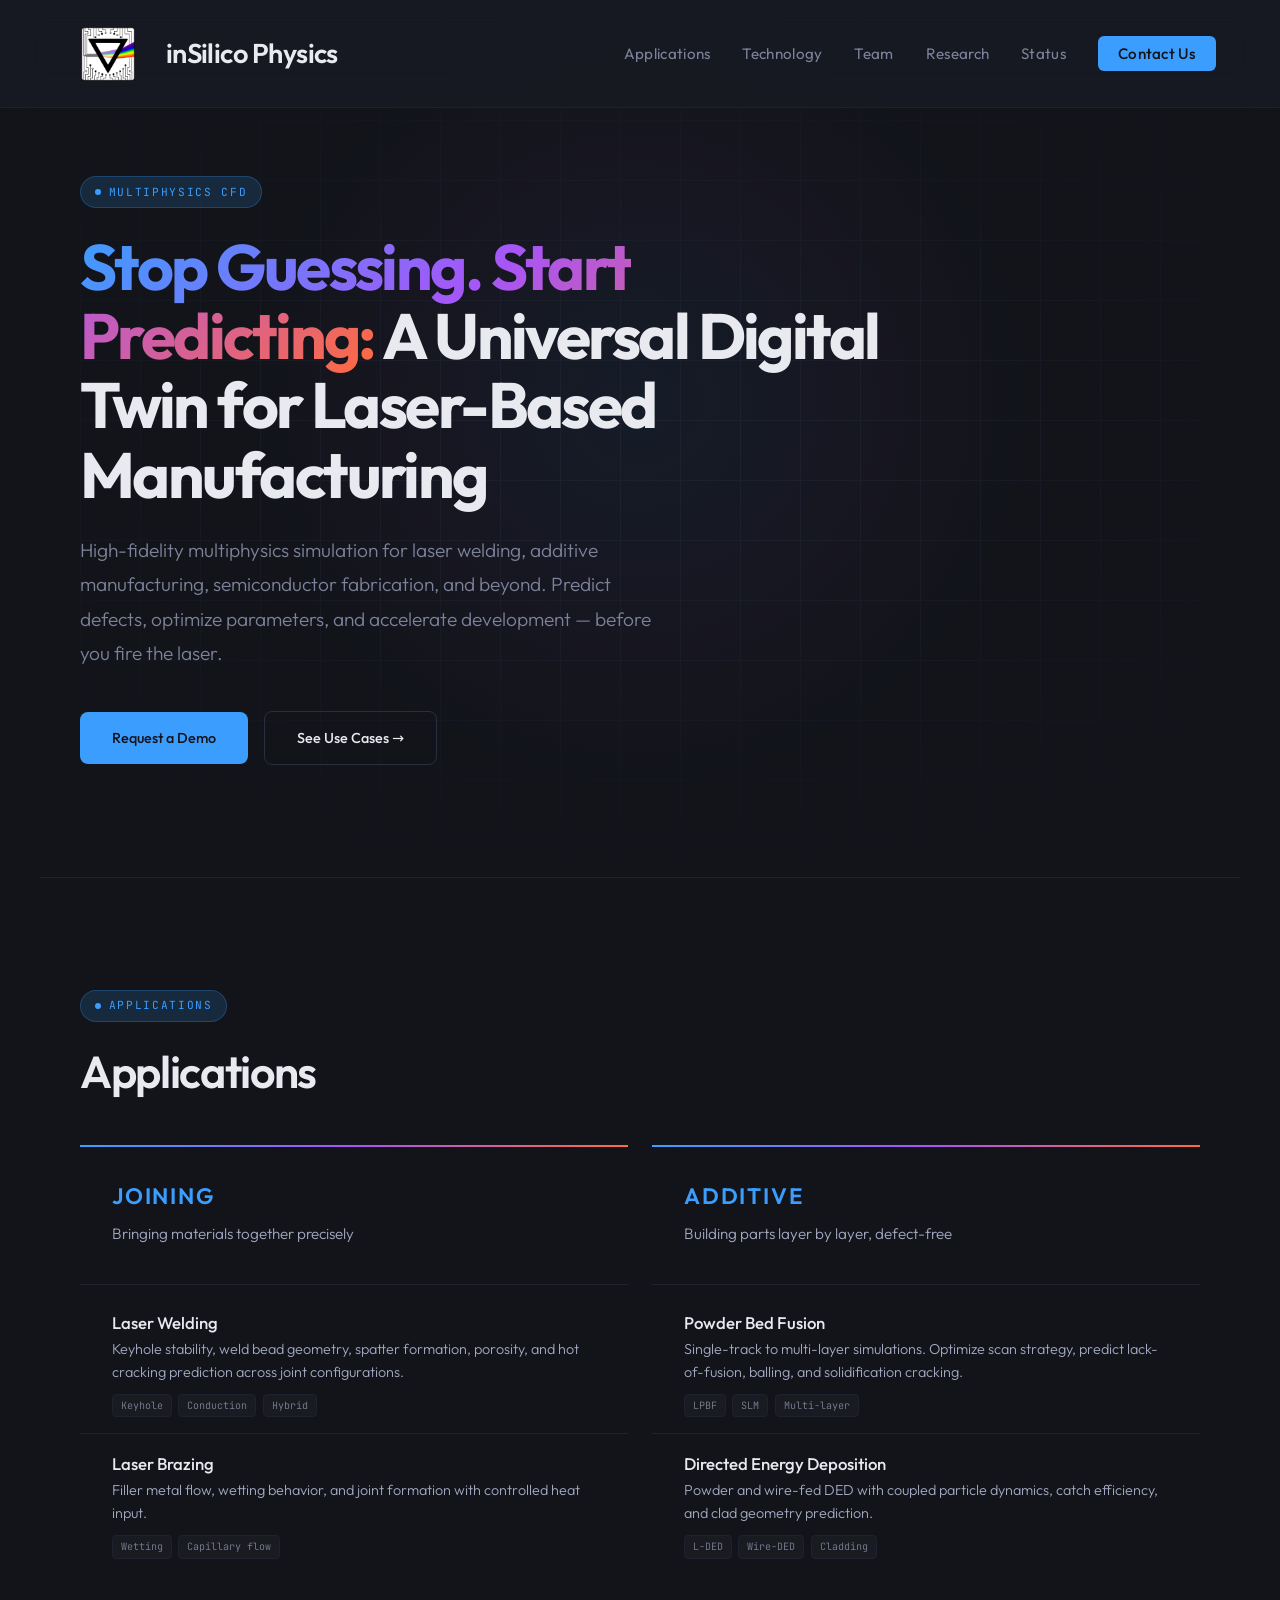
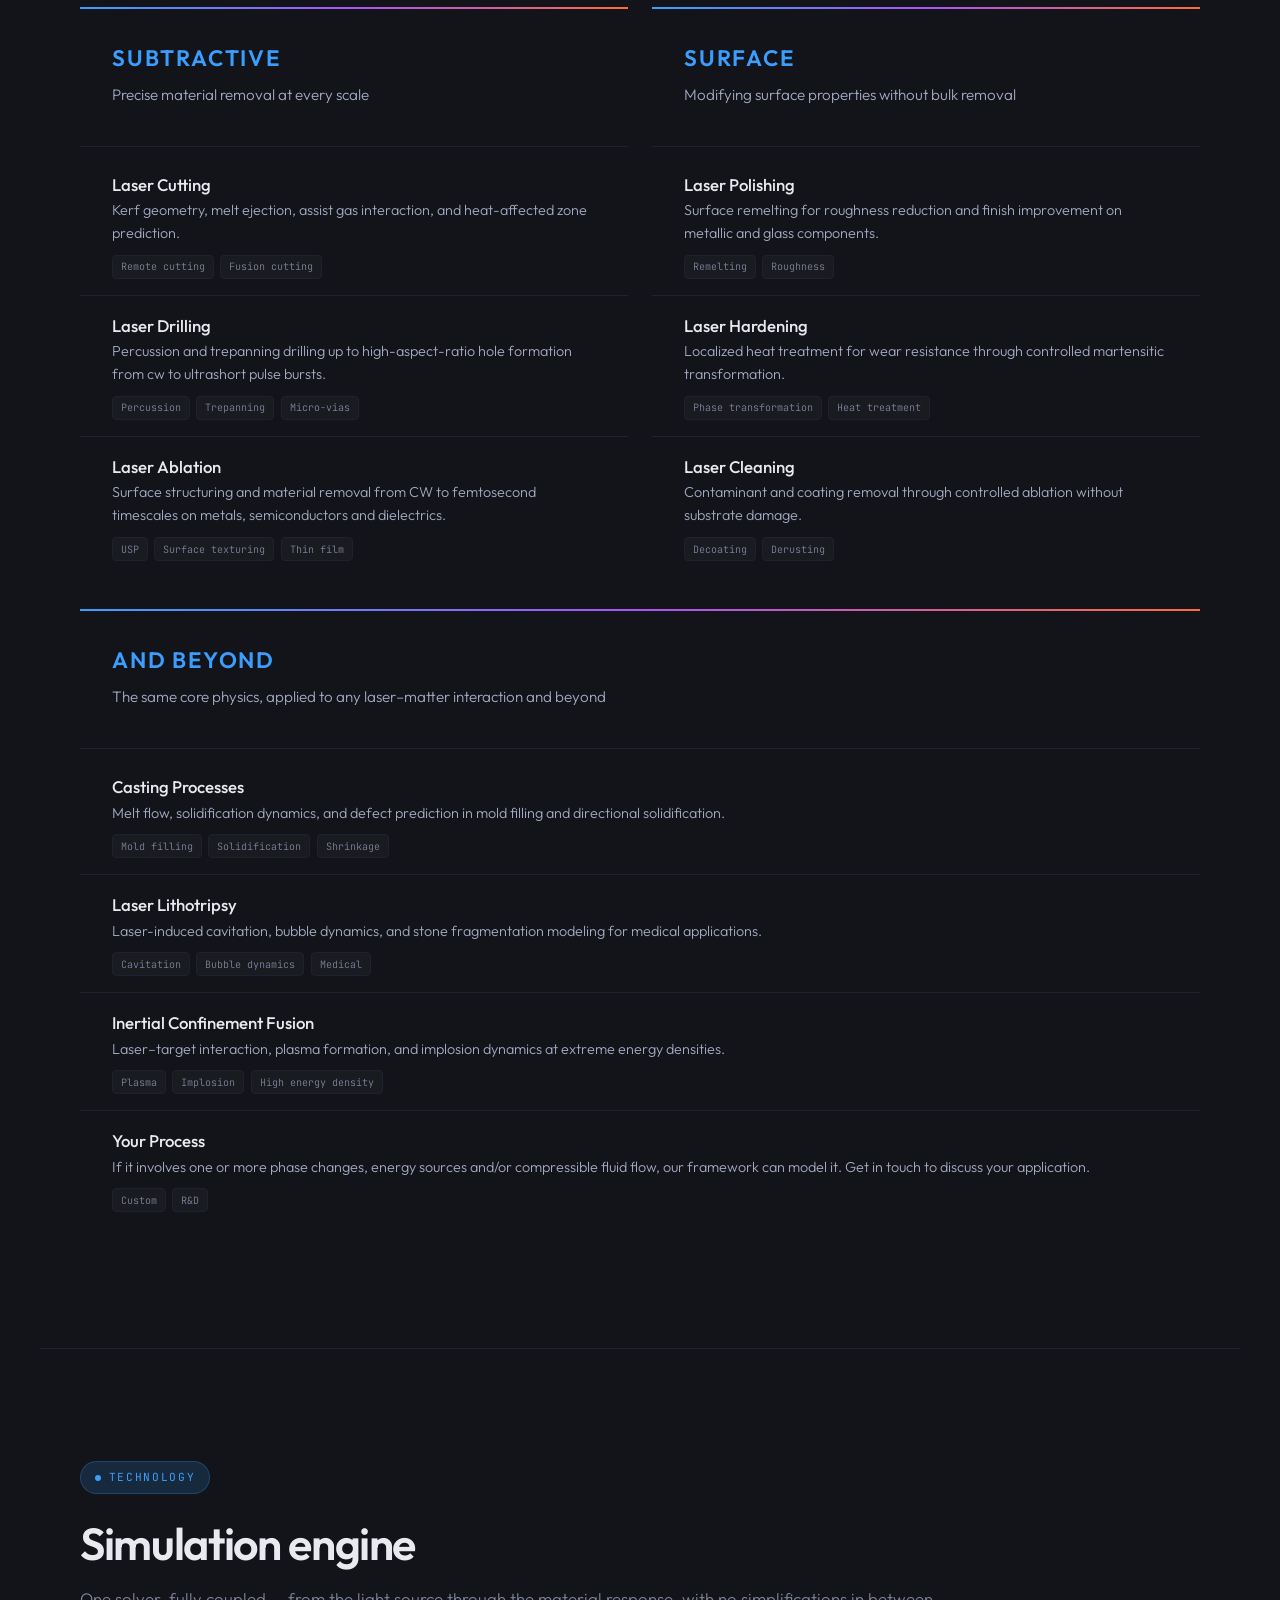
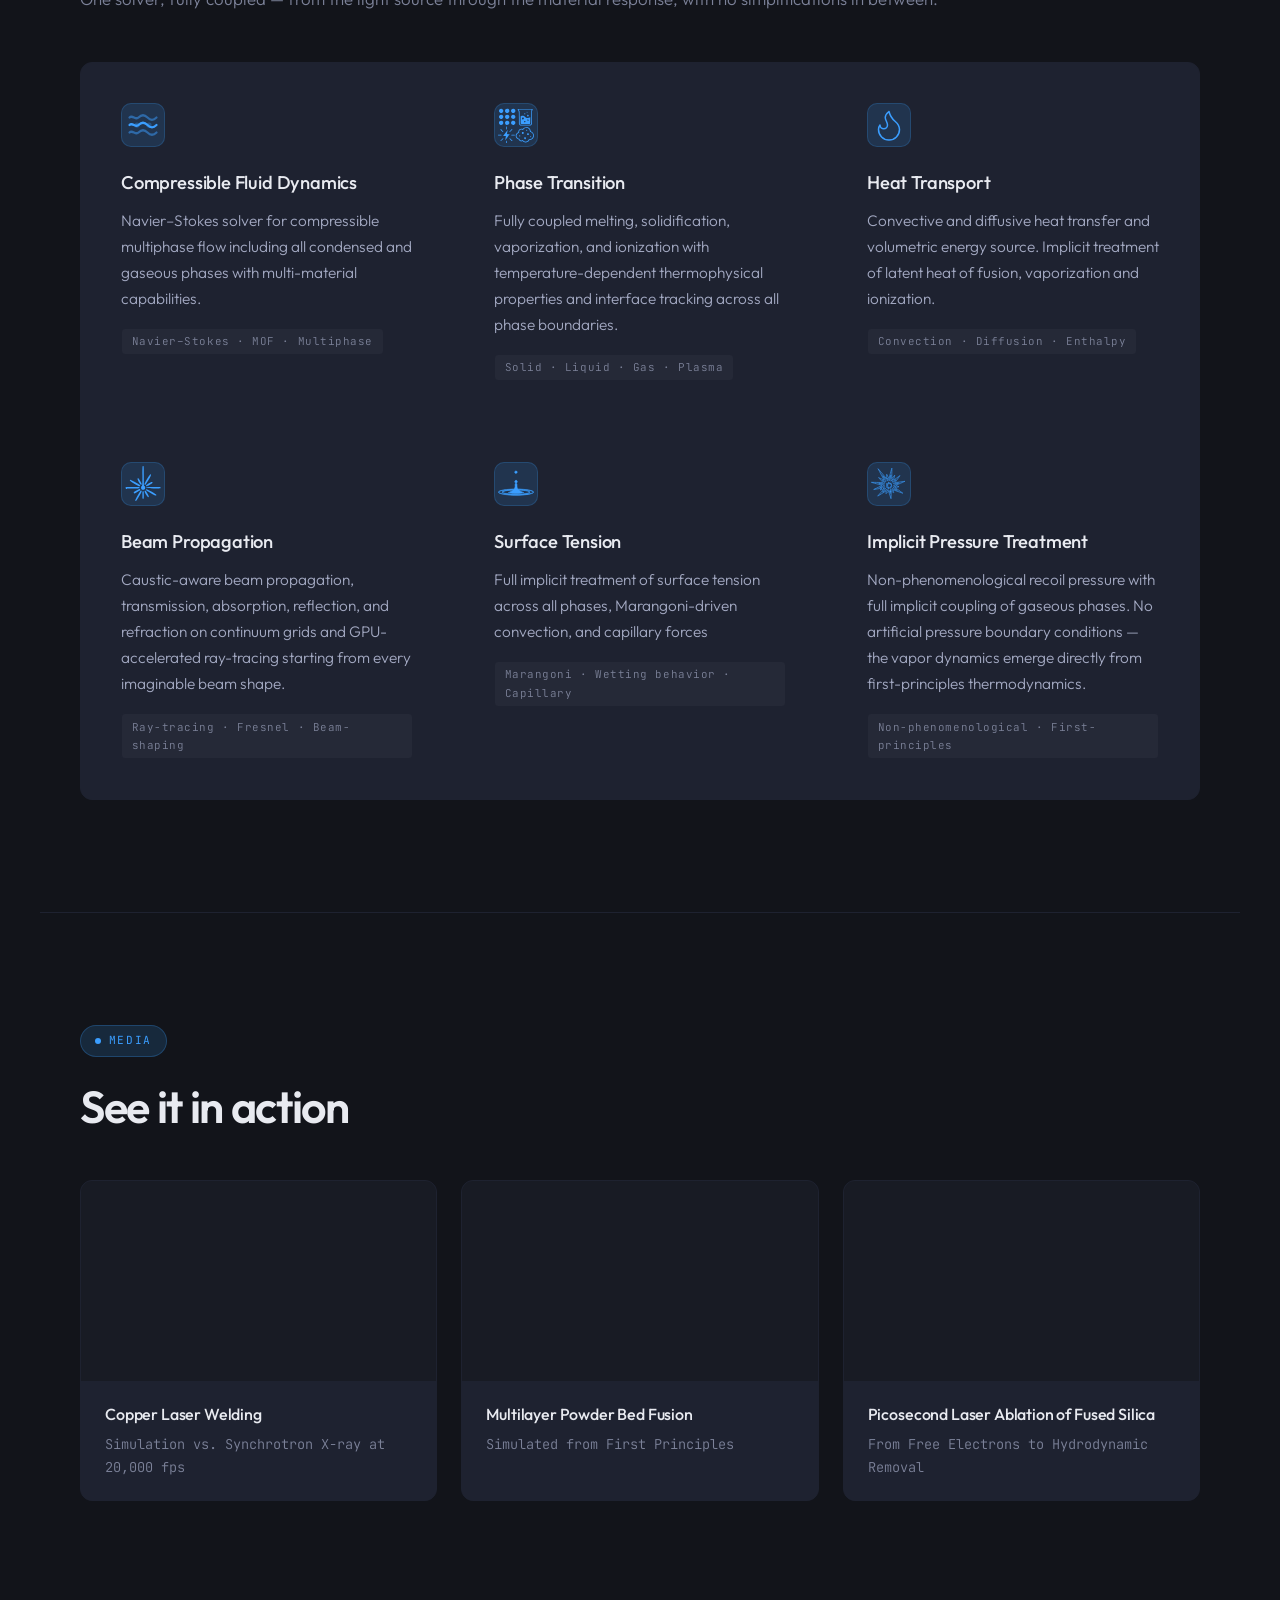
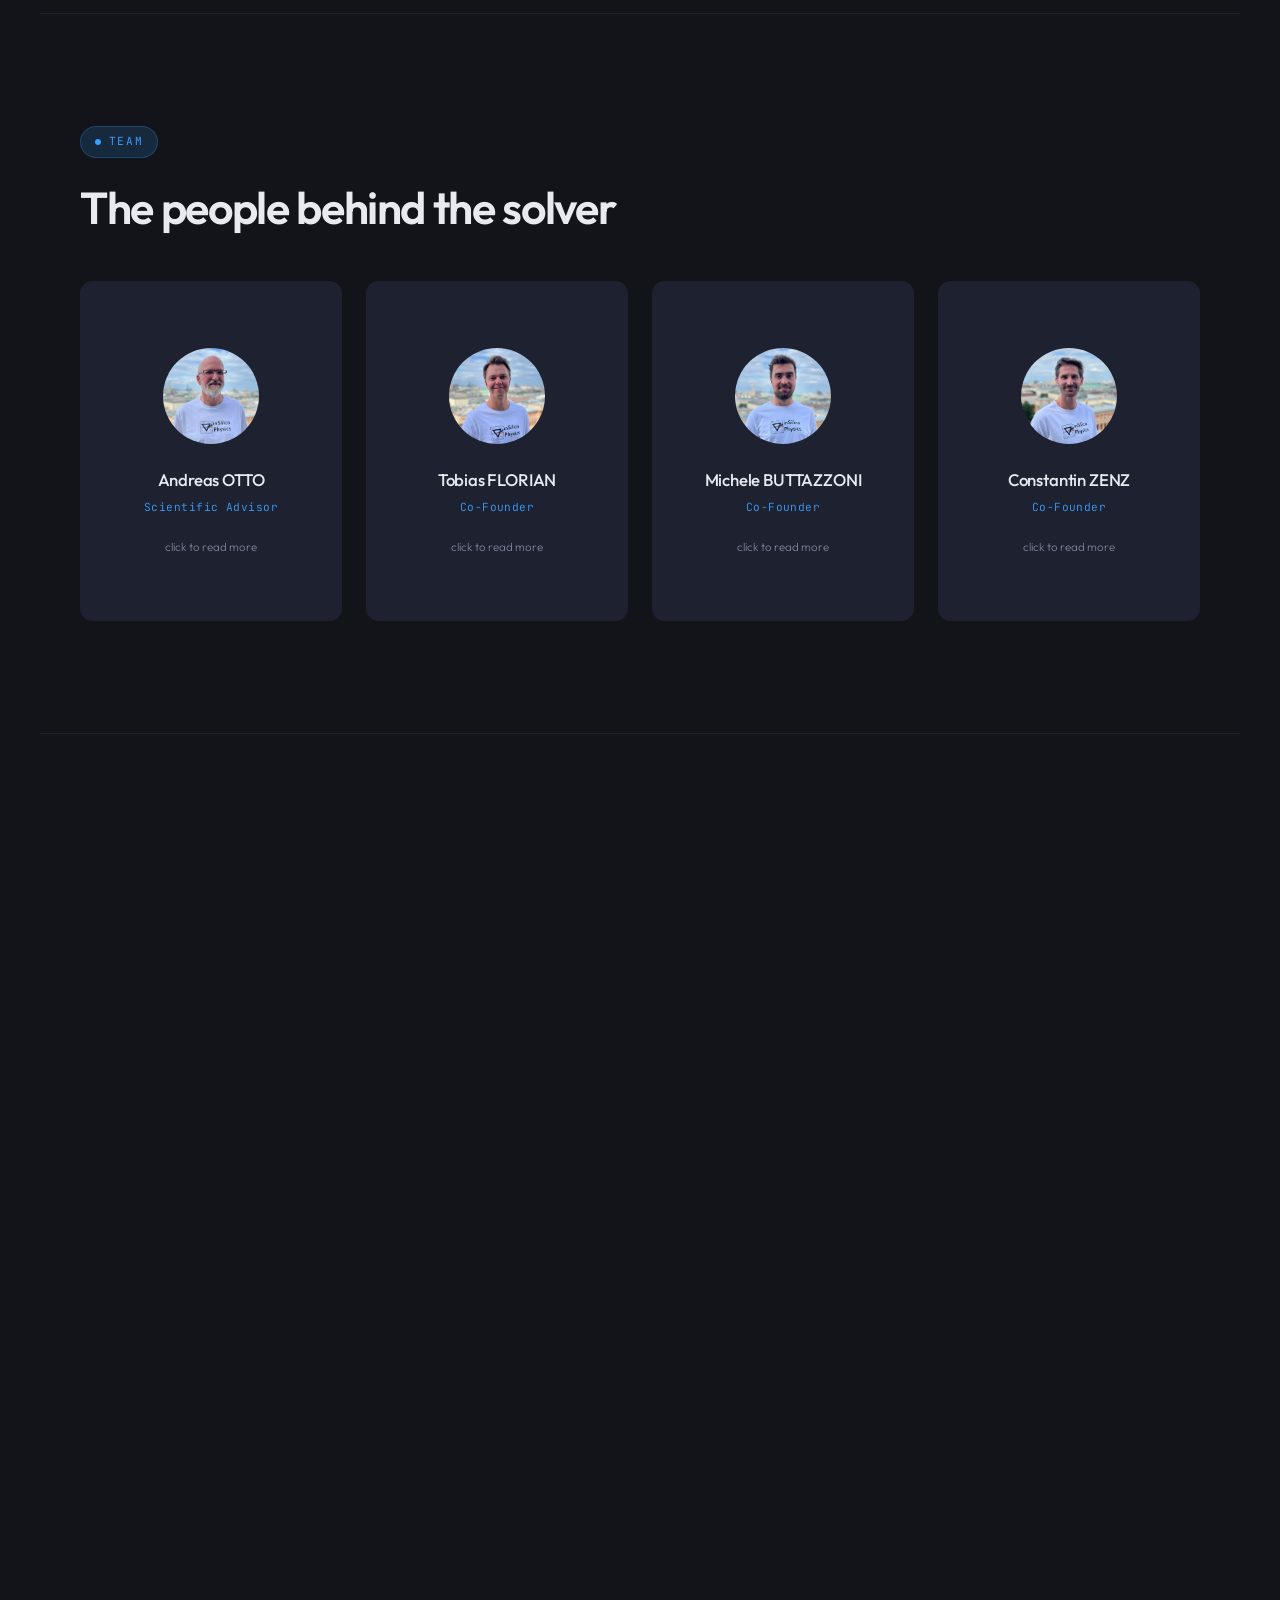
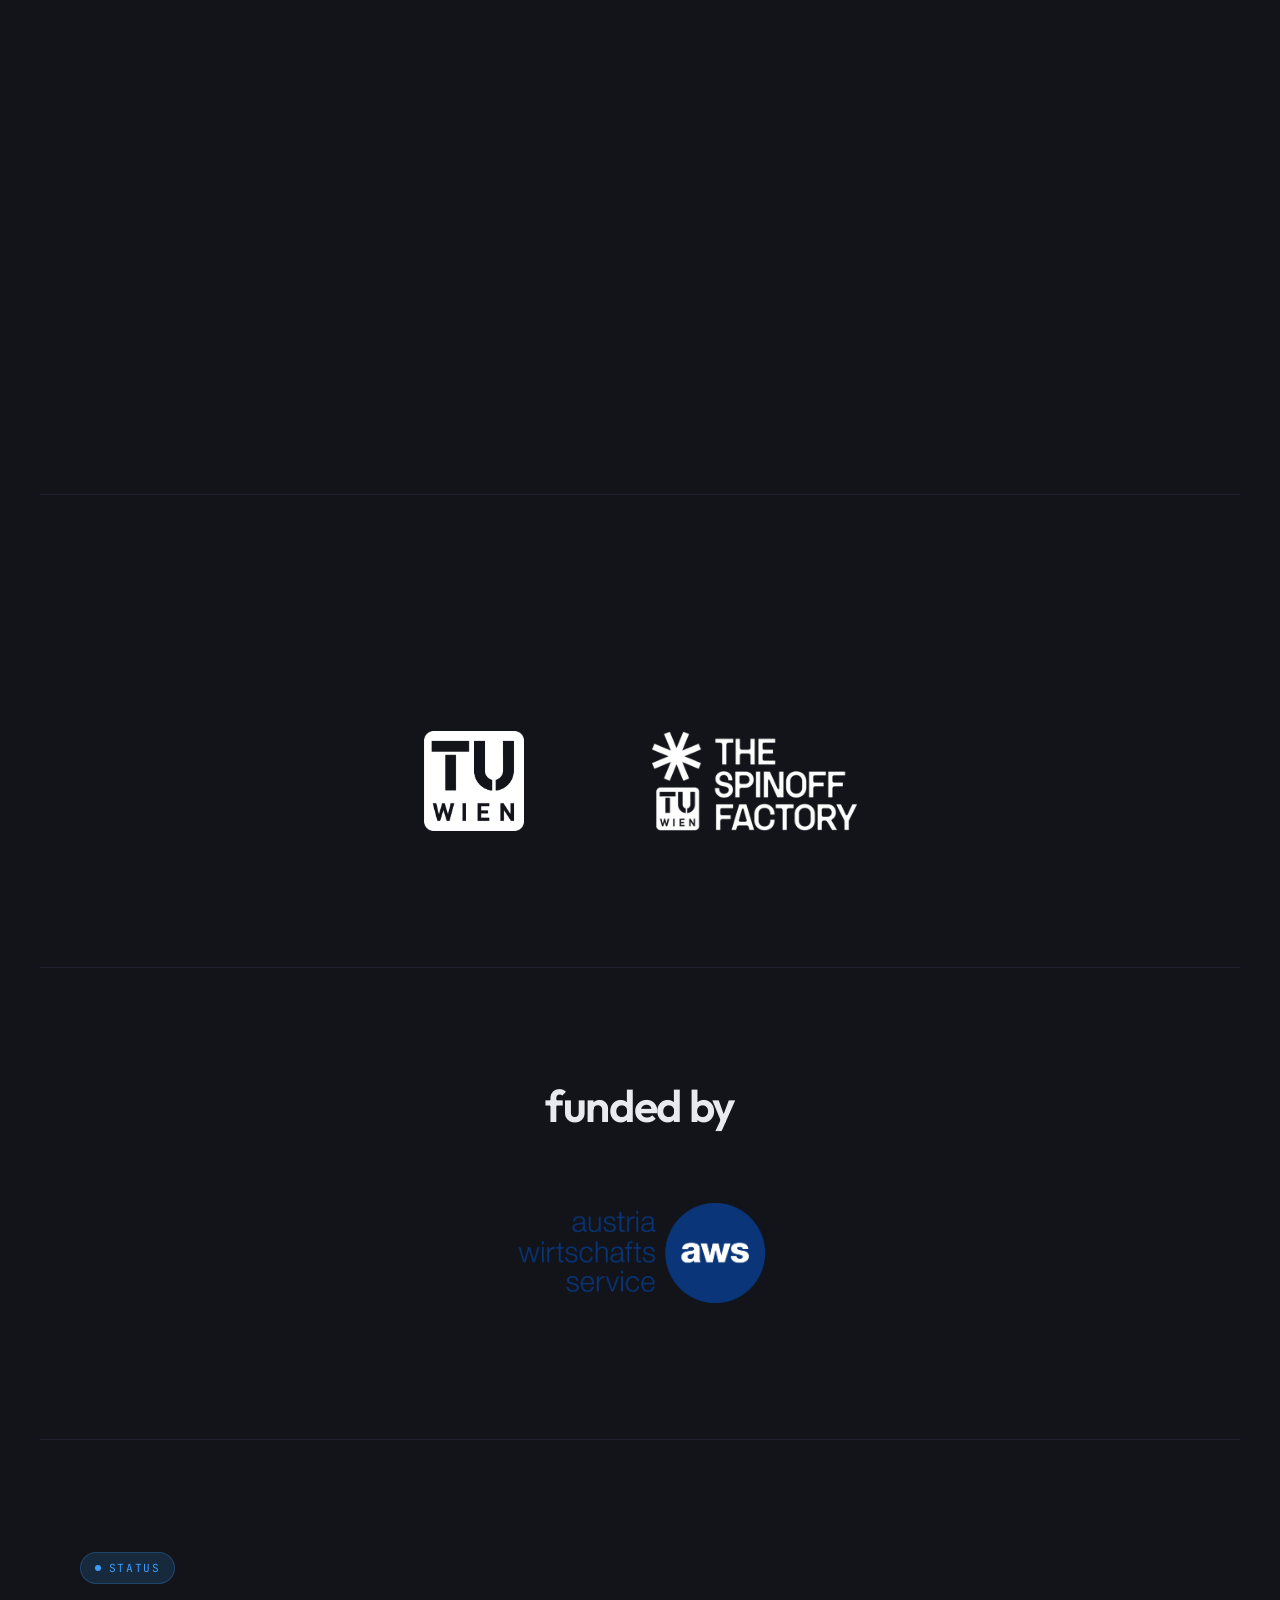
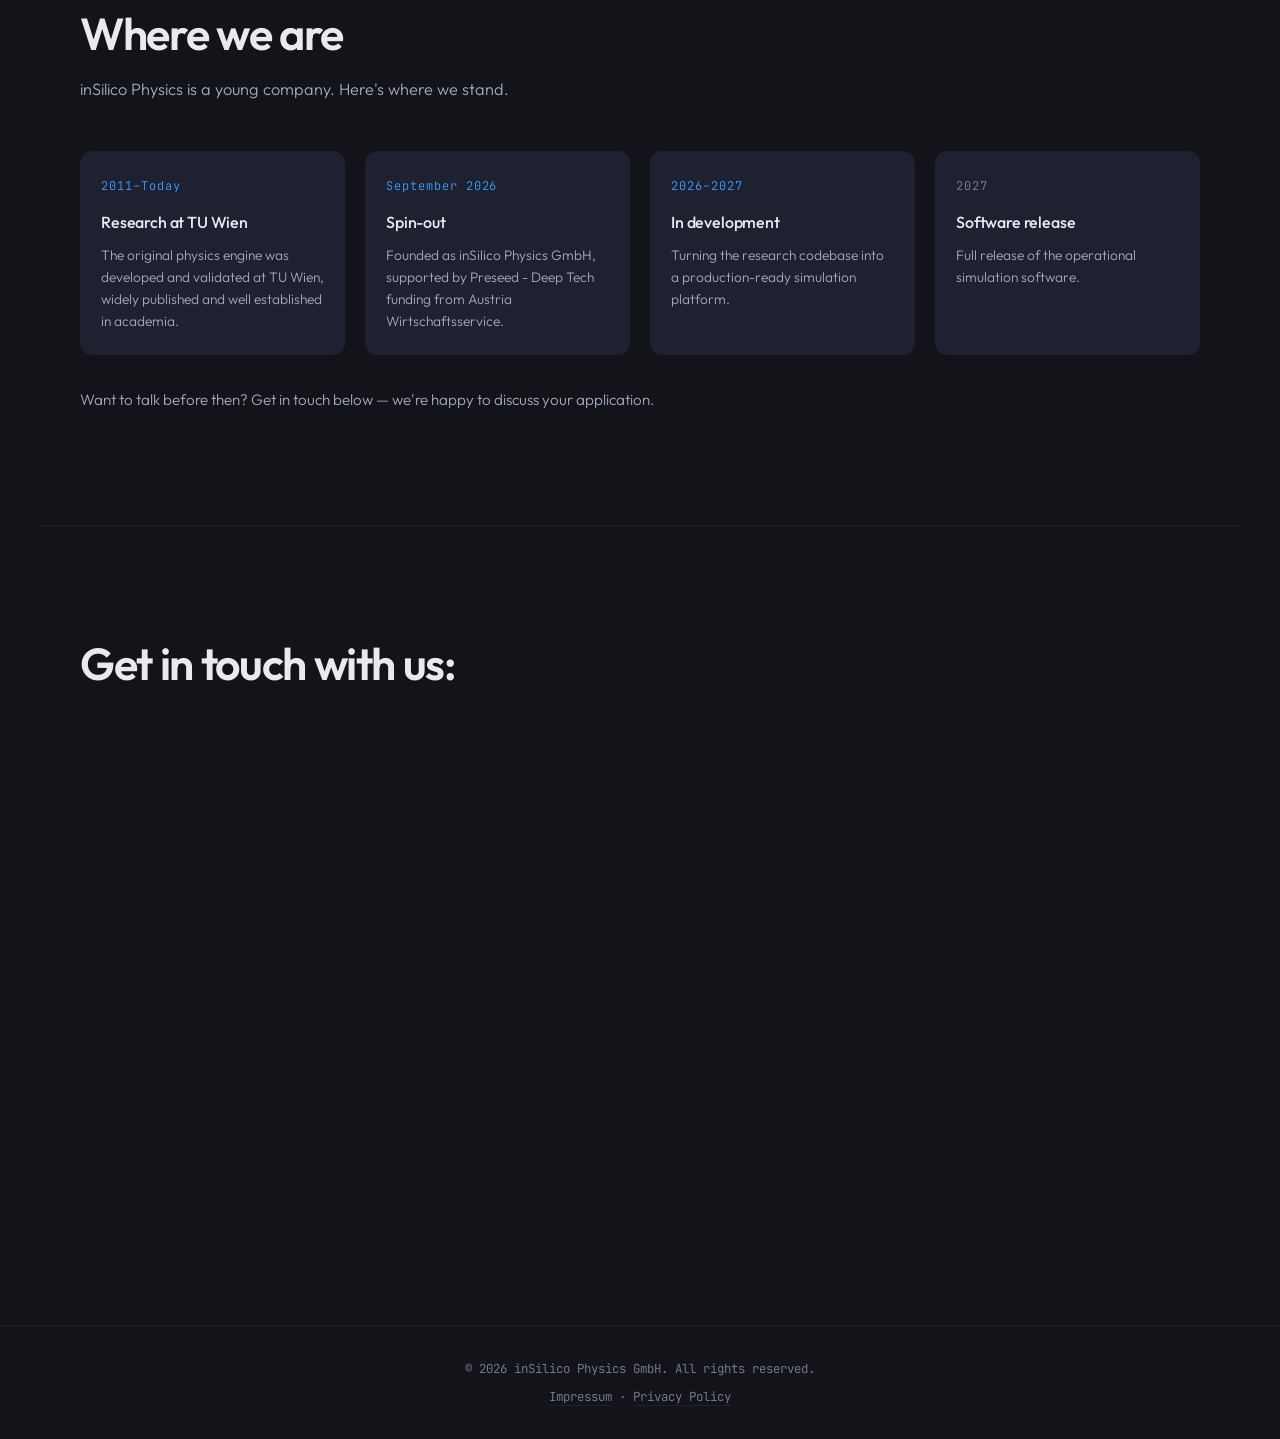
==== commit c5acec47: "add tally contact form" ====
--- a/index.html
+++ b/index.html
@@ -678,47 +678,16 @@
   <div class="section-divider"></div>
 
   <div class="container">
-    <section id="contact" class="cta-section">
-      <div class="reveal">
-        <div class="section-tag">Get Started</div>
-        <h2>Ready to simulate your process?</h2>
-        <p>Tell us about your application and we'll show you what our solver can do.</p>
-      </div>
-      <div class="contact-form-wrap reveal">
-        <div class="contact-form" id="contactForm">
-          <div class="form-row">
-            <div class="form-group">
-              <label for="cf-name">Name</label>
-              <input type="text" id="cf-name" placeholder="Your name" required>
-            </div>
-            <div class="form-group">
-              <label for="cf-email">Email</label>
-              <input type="email" id="cf-email" placeholder="you@company.com" required>
-            </div>
-          </div>
-          <div class="form-group">
-            <label for="cf-subject">Subject</label>
-            <input type="text" id="cf-subject" placeholder="e.g. Demo request, Collaboration, General inquiry">
-          </div>
-          <div class="form-group">
-            <label for="cf-message">Message</label>
-            <textarea id="cf-message" rows="5" placeholder="Tell us about your process or application..." required></textarea>
-          </div>
-          <button type="button" class="btn btn-accent" onclick="sendContact()">Send Message</button>
-          <p class="form-status" id="formStatus"></p>
-        </div>
-      </div>
-      <div class="contact-row reveal">
-        <div class="contact-item">
-          <div class="contact-label">Email</div>
-          <a href="mailto:info@insilicophysics.com">info@insilicophysics.com</a>
-        </div>
-        <div class="contact-item">
-          <div class="contact-label">Location</div>
-          <a href="https://www.google.com/maps/search/Wien">Wien, Austria</a>
-        </div>
-      </div>
-    </section>
+  <section id="contact">
+  <h2>Get in touch with us:</h2>
+  <iframe
+    src="https://tally.so/embed/9qb4RY?alignLeft=1&hideTitle=1&transparentBackground=1"
+    loading="lazy"
+    width="100%" height="500"
+    frameborder="0"
+    title="Contact Form">
+  </iframe>
+</section>
   </div>
 
  <footer>
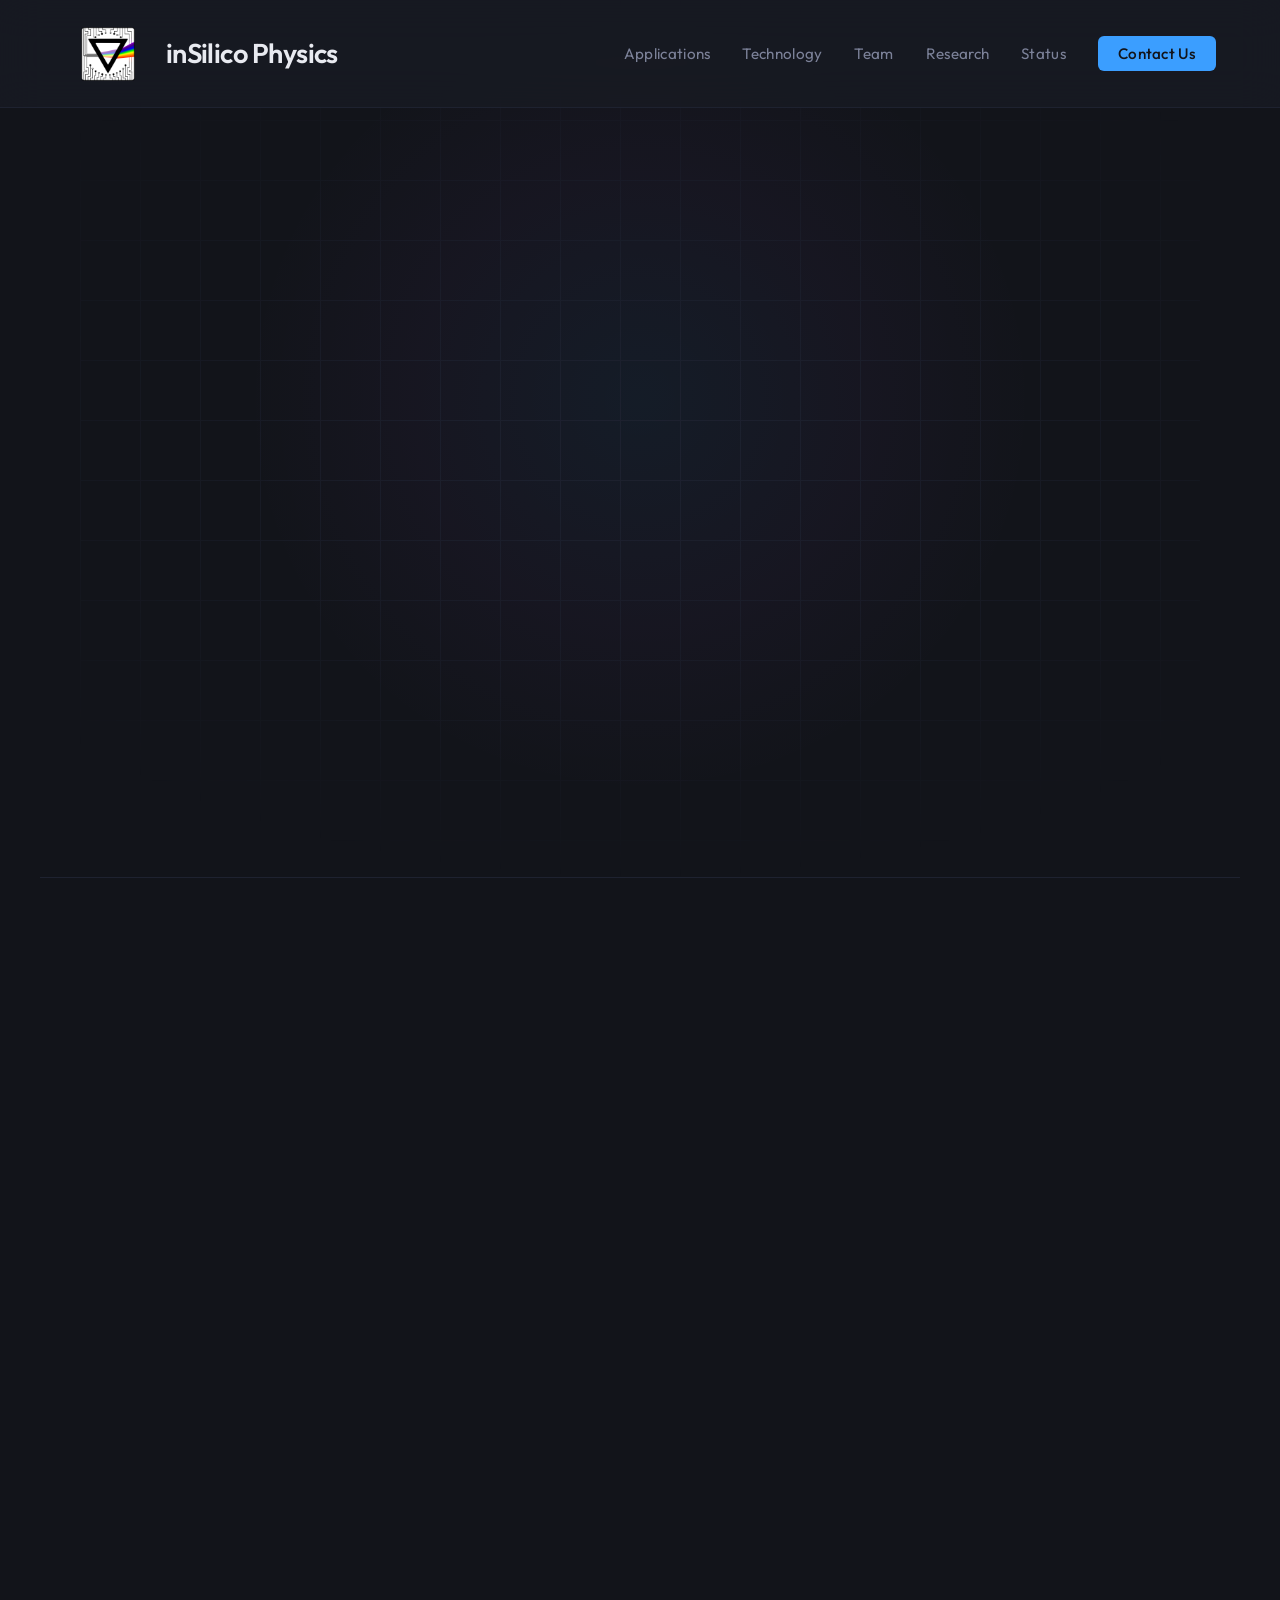
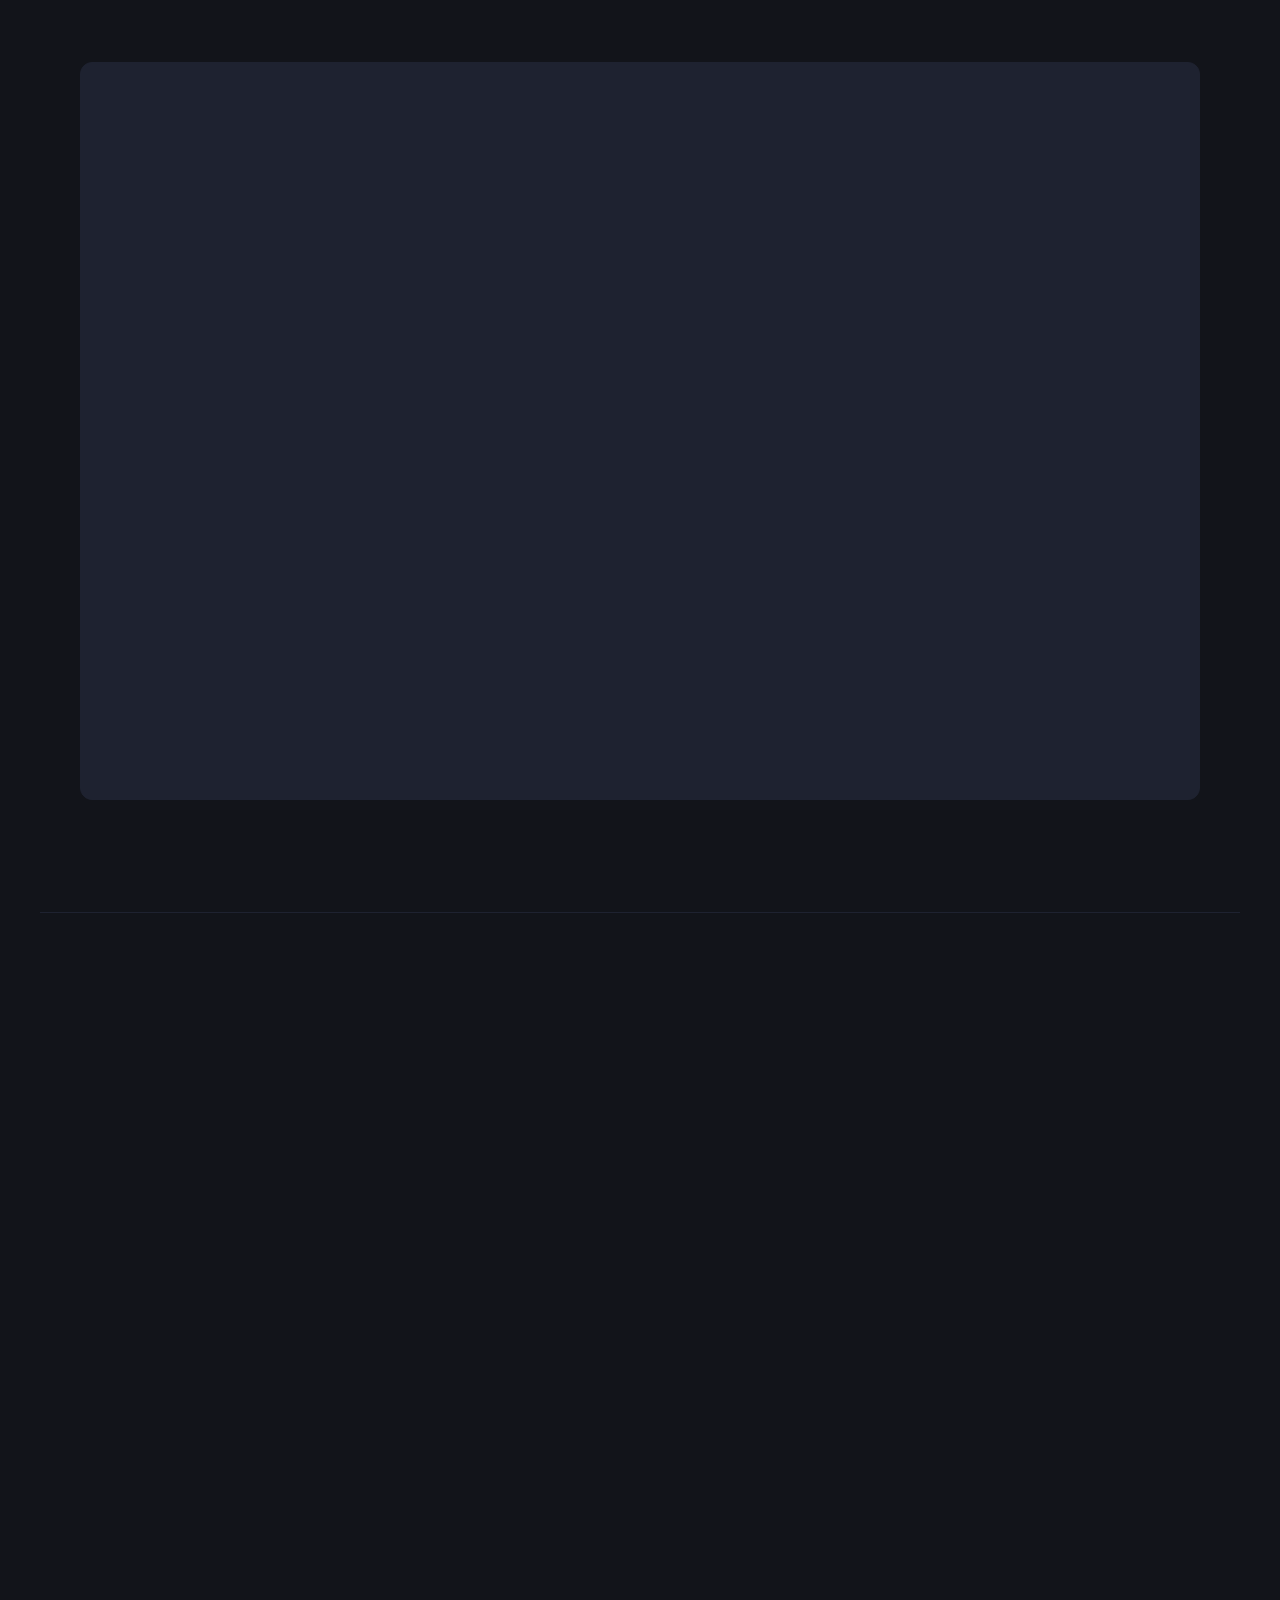
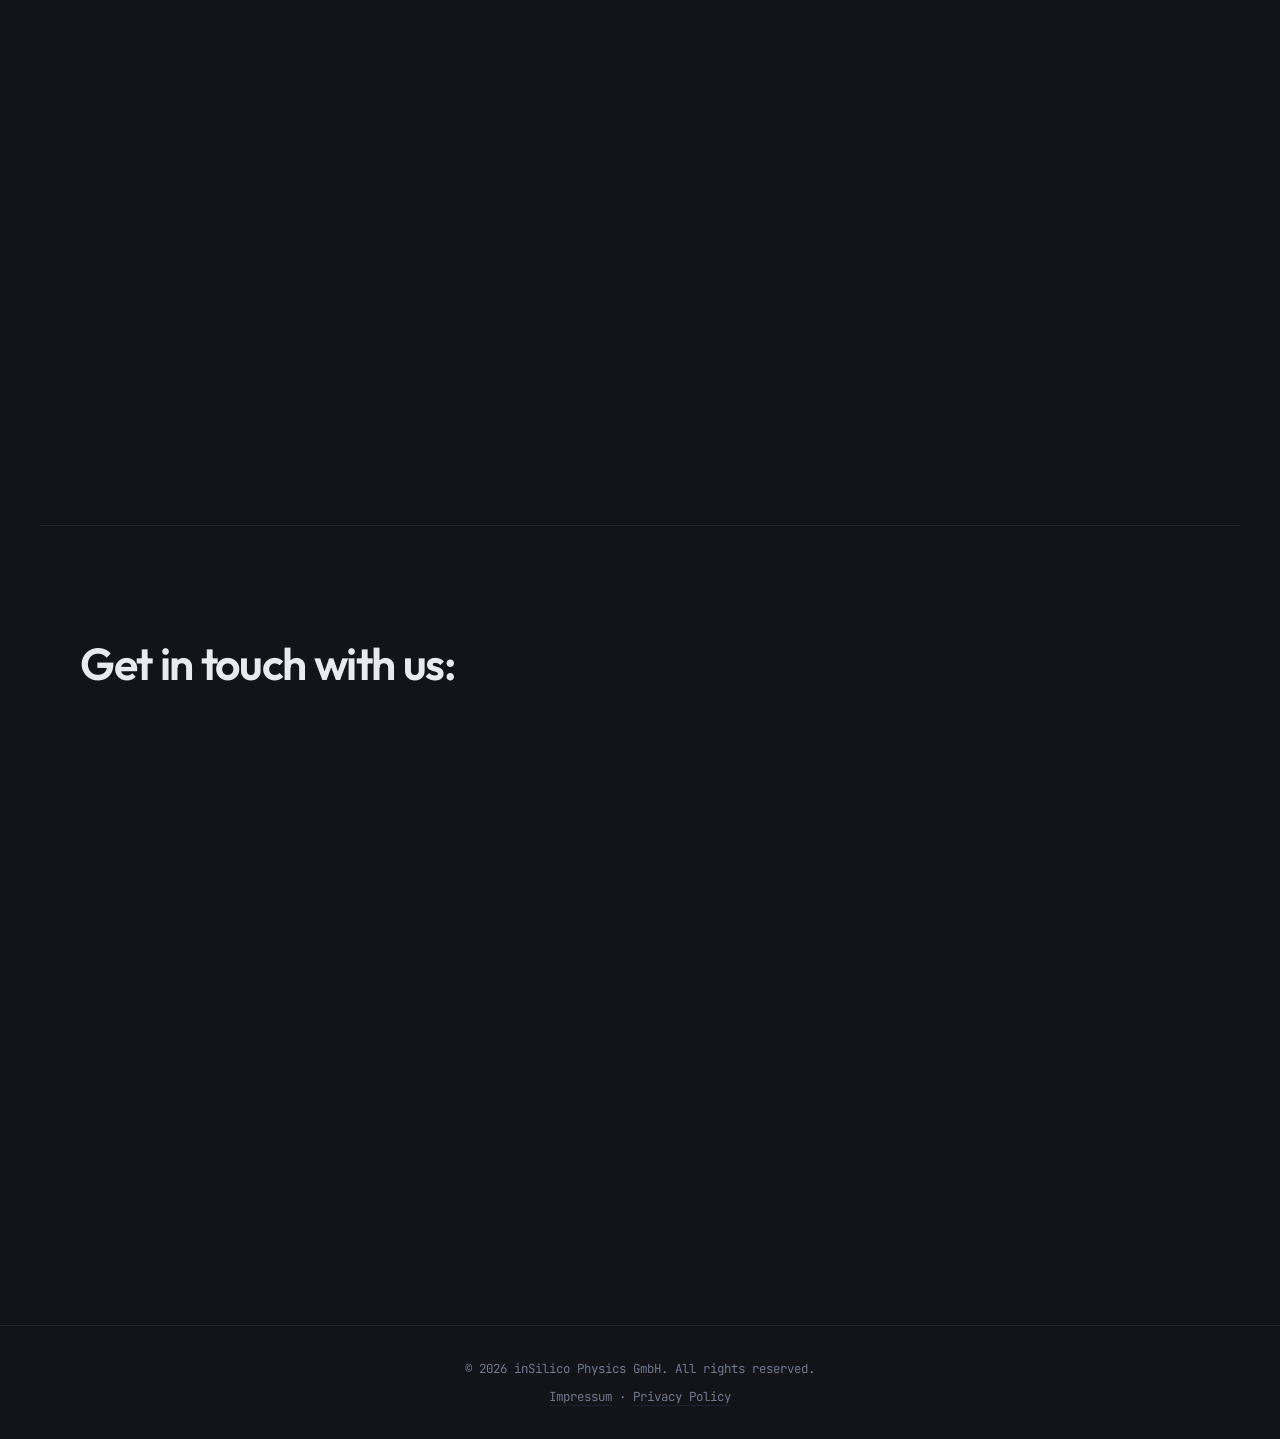
==== commit e30d1d27: "correct link to image and remove unused function" ====
--- a/index.html
+++ b/index.html
@@ -7,7 +7,7 @@
   <meta name="description" content="High-fidelity multiphysics CFD simulation for laser-based manufacturing. Welding, additive, cutting, ablation — one solver, first principles. No training data, no black box.">
   <meta property="og:title" content="inSilico Physics — Multiphysics Simulation for Laser Processes">
   <meta property="og:description" content="High-fidelity multiphysics simulation for laser welding, additive manufacturing, semiconductor fabrication, and beyond.">
-  <meta property="og:image" content="https://insilicophysics.com/logo.png">
+  <meta property="og:image" content="https://insilicophysics.com/images/logo.png">
   <meta property="og:url" content="https://insilicophysics.com">
   <meta property="og:type" content="website">
   <meta name="twitter:card" content="summary_large_image">
@@ -740,19 +740,6 @@
       }
     };
 
-    function sendContact() {
-      const name = document.getElementById('cf-name').value.trim();
-      const email = document.getElementById('cf-email').value.trim();
-      const subject = document.getElementById('cf-subject').value.trim() || 'Website Inquiry';
-      const message = document.getElementById('cf-message').value.trim();
-      const status = document.getElementById('formStatus');
-
-      if (!name || !email || !message) {
-        status.textContent = 'Please fill in all required fields.';
-        status.className = 'form-status error';
-        return;
-      }
-
       const body = `Name: ${name}\nEmail: ${email}\n\n${message}`;
       const mailto = `mailto:info@insilicophysics.com?subject=${encodeURIComponent(subject)}&body=${encodeURIComponent(body)}`;
       window.location.href = mailto;
--- a/style.css
+++ b/style.css
@@ -839,6 +839,8 @@
     .impressum a:hover { text-decoration: underline; }
     
     .legal-page .impressum { padding: 2.5rem 0; }
+    
+    #privacy p { margin-bottom: 1rem; }
 
     /* FOOTER */
     footer {
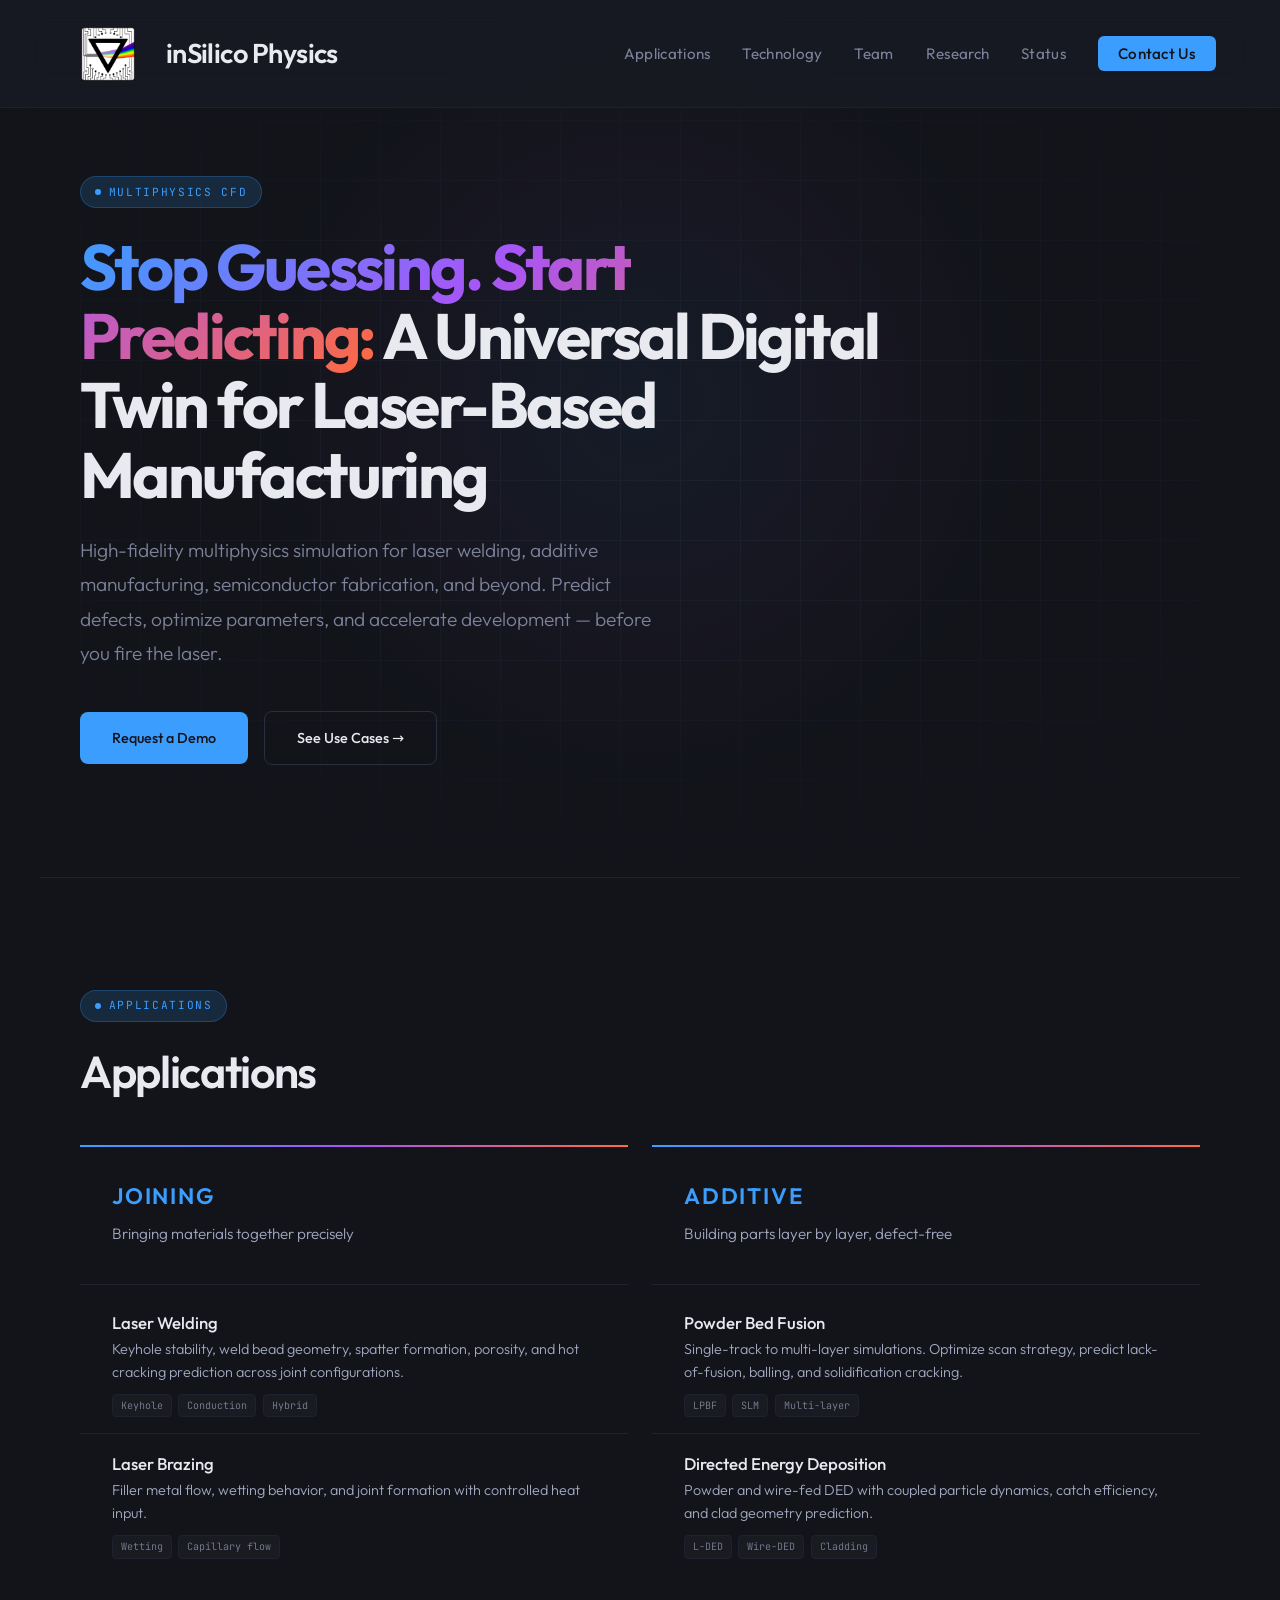
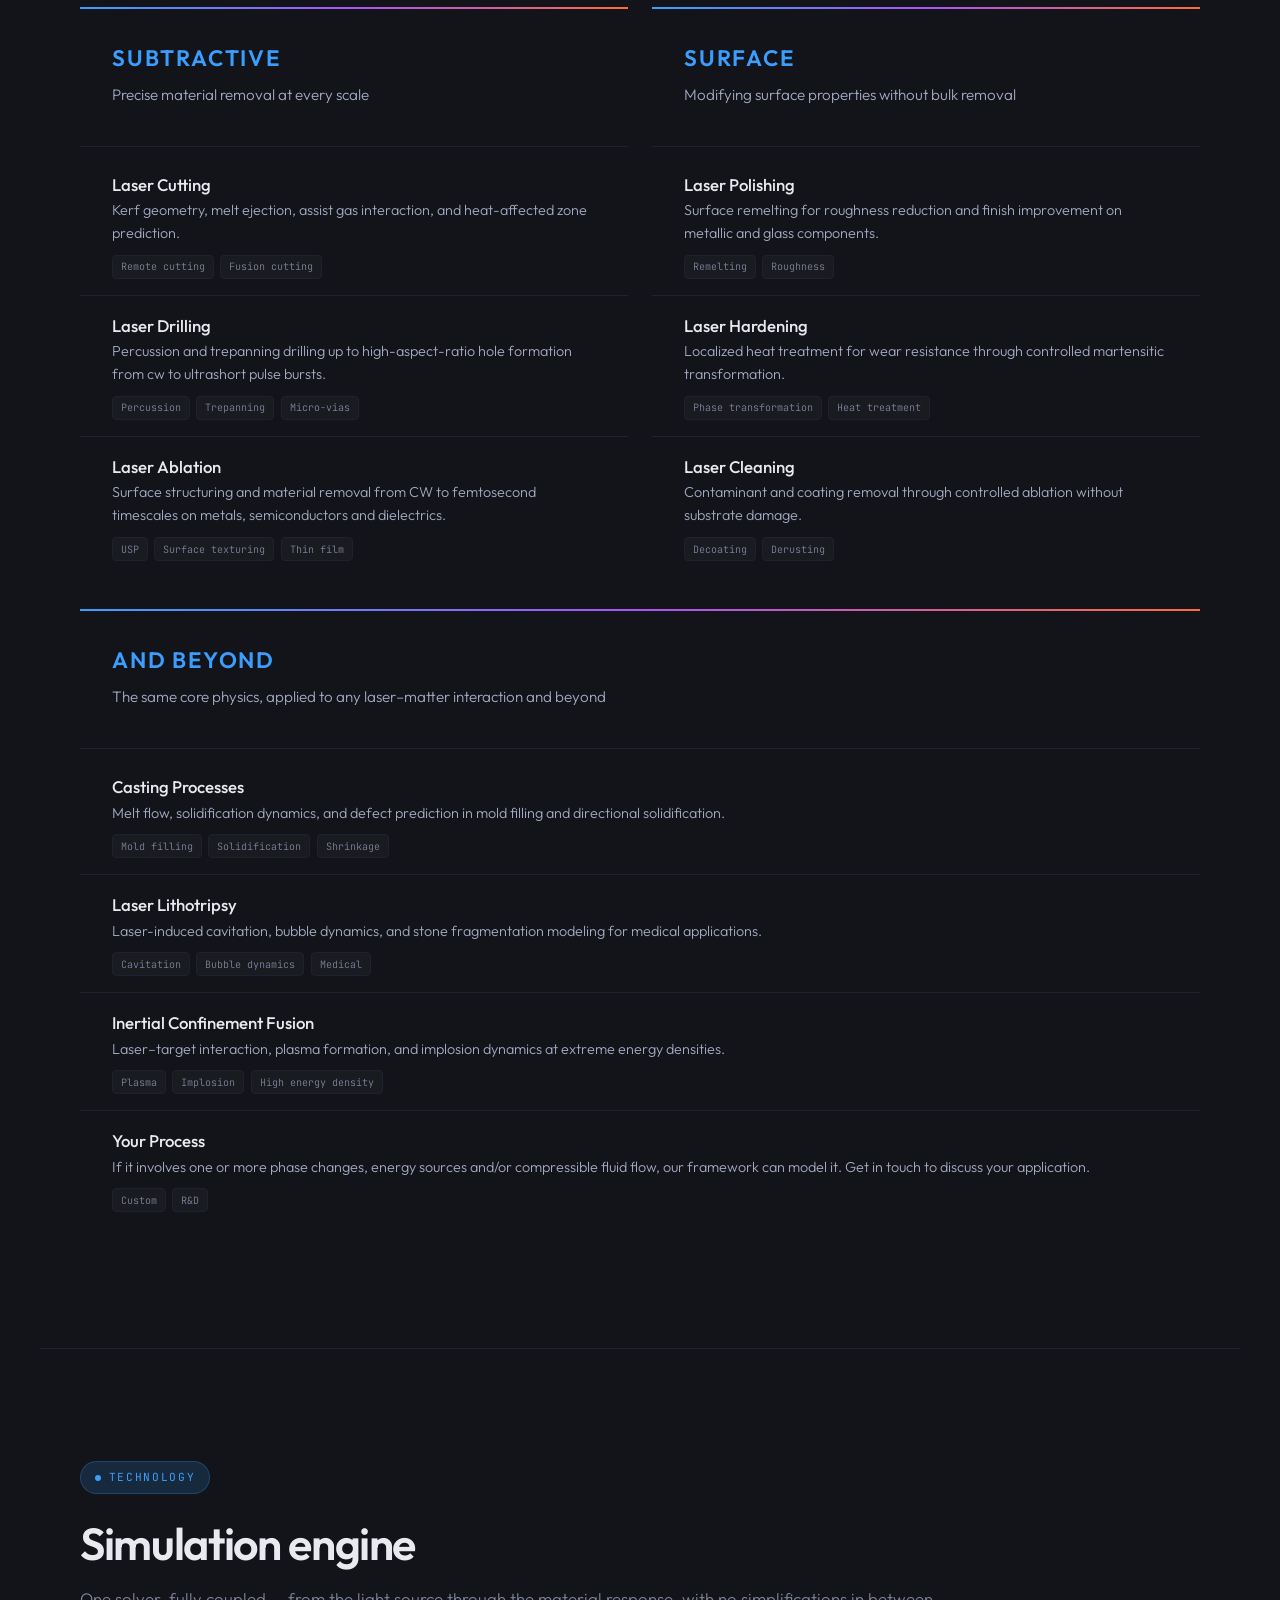
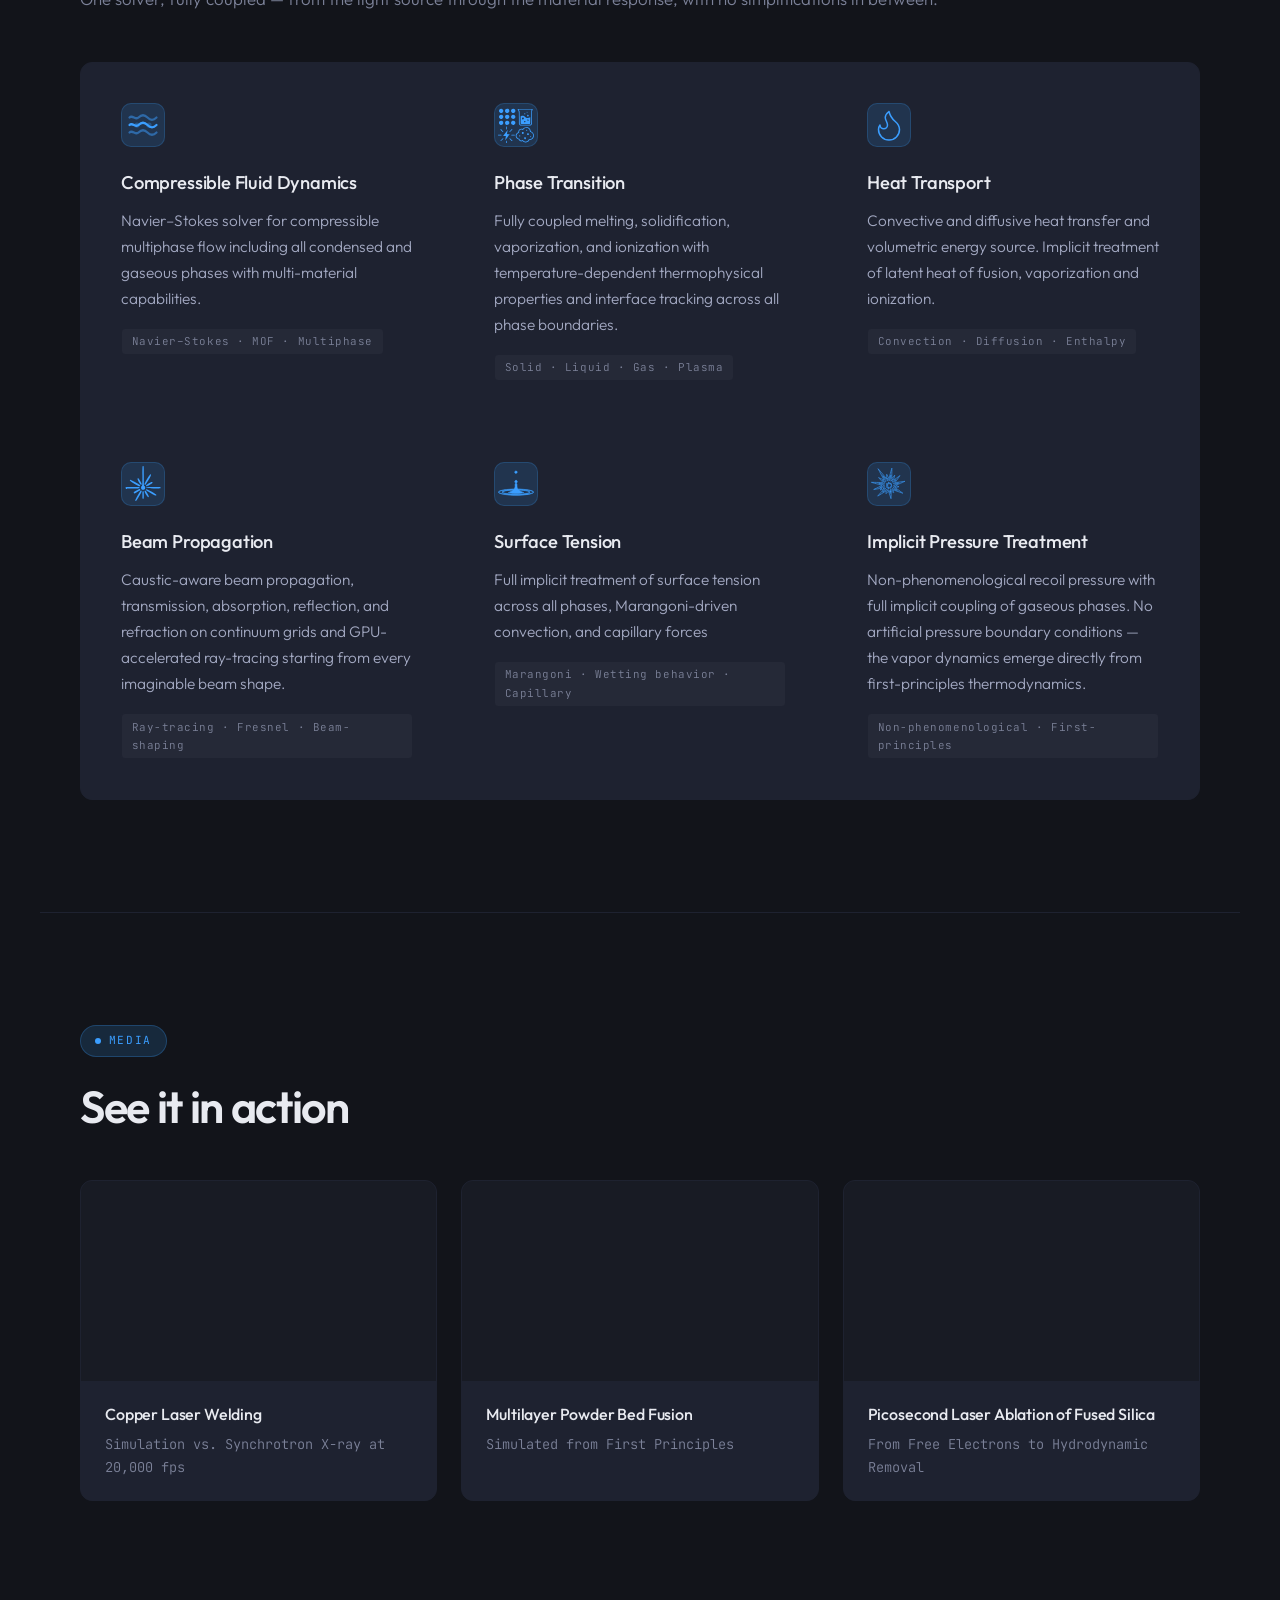
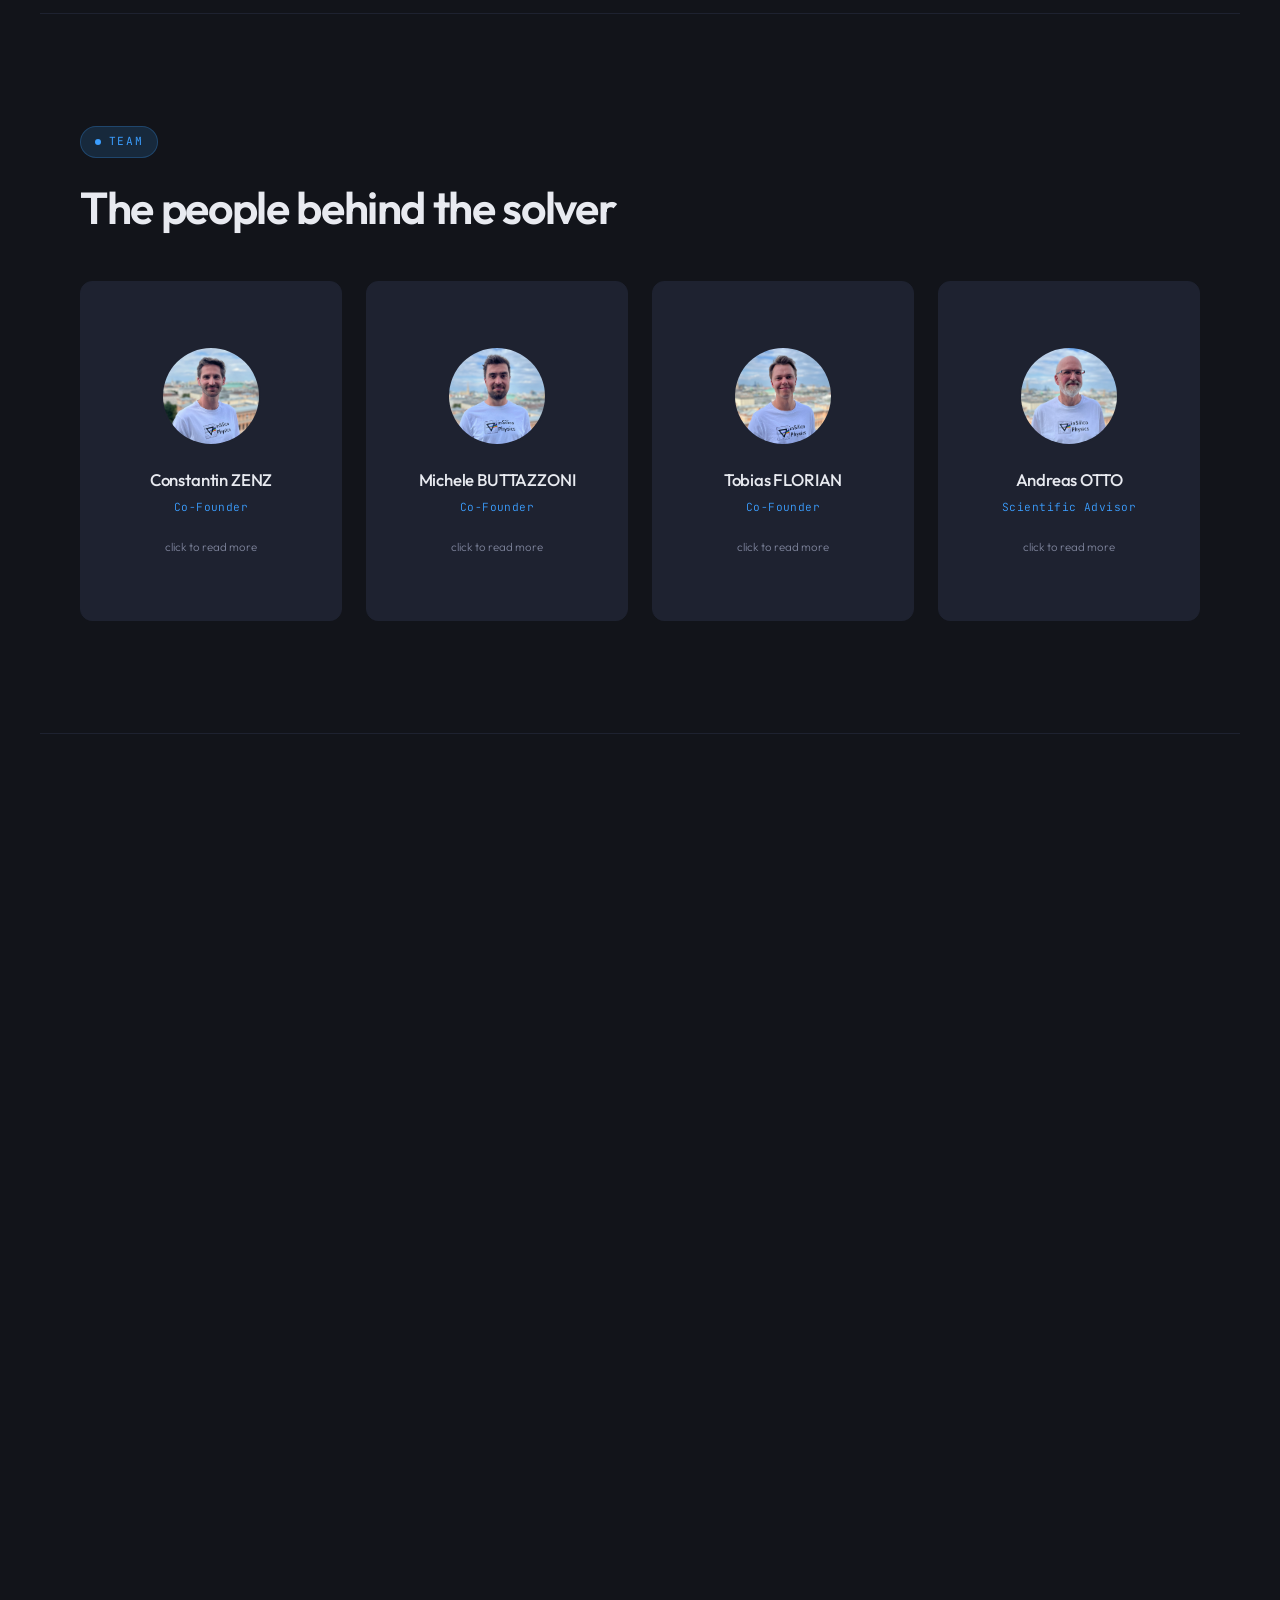
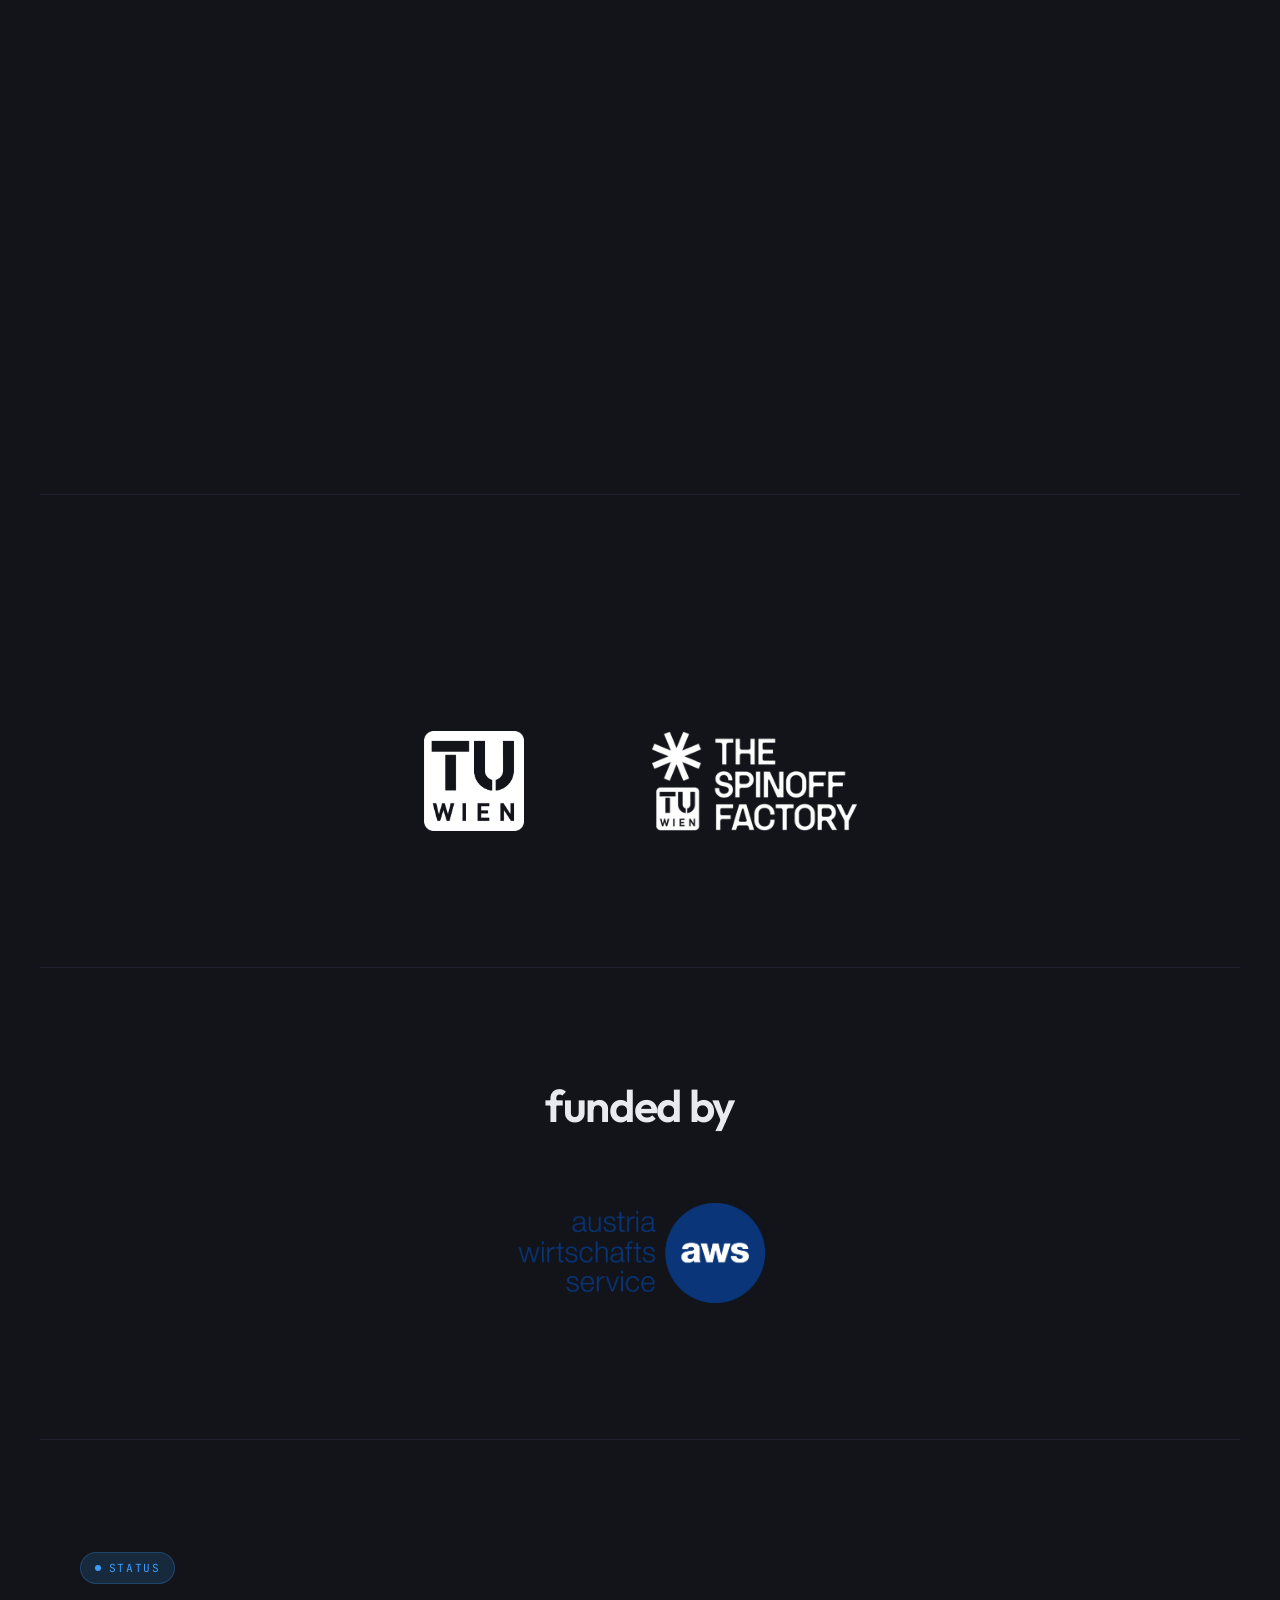
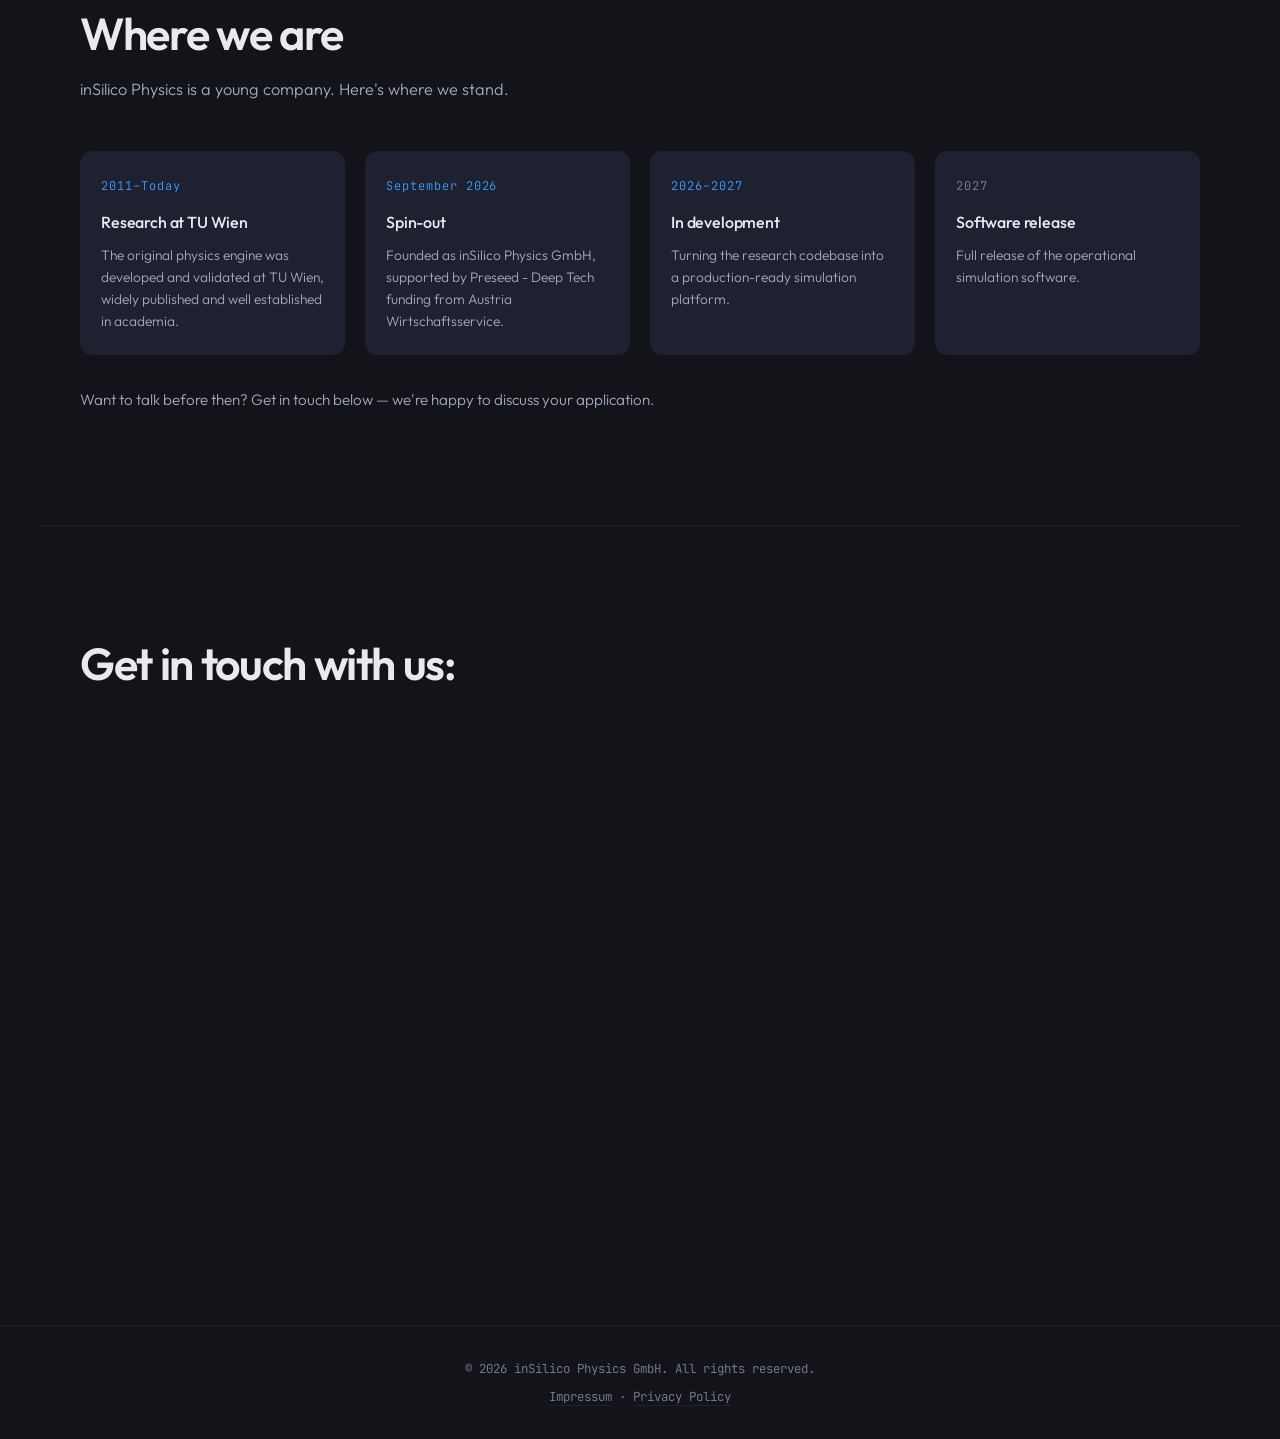
==== commit 216613f8: "fix bug from previous commit, removing rest of unused function" ====
--- a/index.html
+++ b/index.html
@@ -740,13 +740,6 @@
       }
     };
 
-      const body = `Name: ${name}\nEmail: ${email}\n\n${message}`;
-      const mailto = `mailto:info@insilicophysics.com?subject=${encodeURIComponent(subject)}&body=${encodeURIComponent(body)}`;
-      window.location.href = mailto;
-
-      status.textContent = 'Opening your email client...';
-      status.className = 'form-status success';
-    }
   </script>
 
 </body>
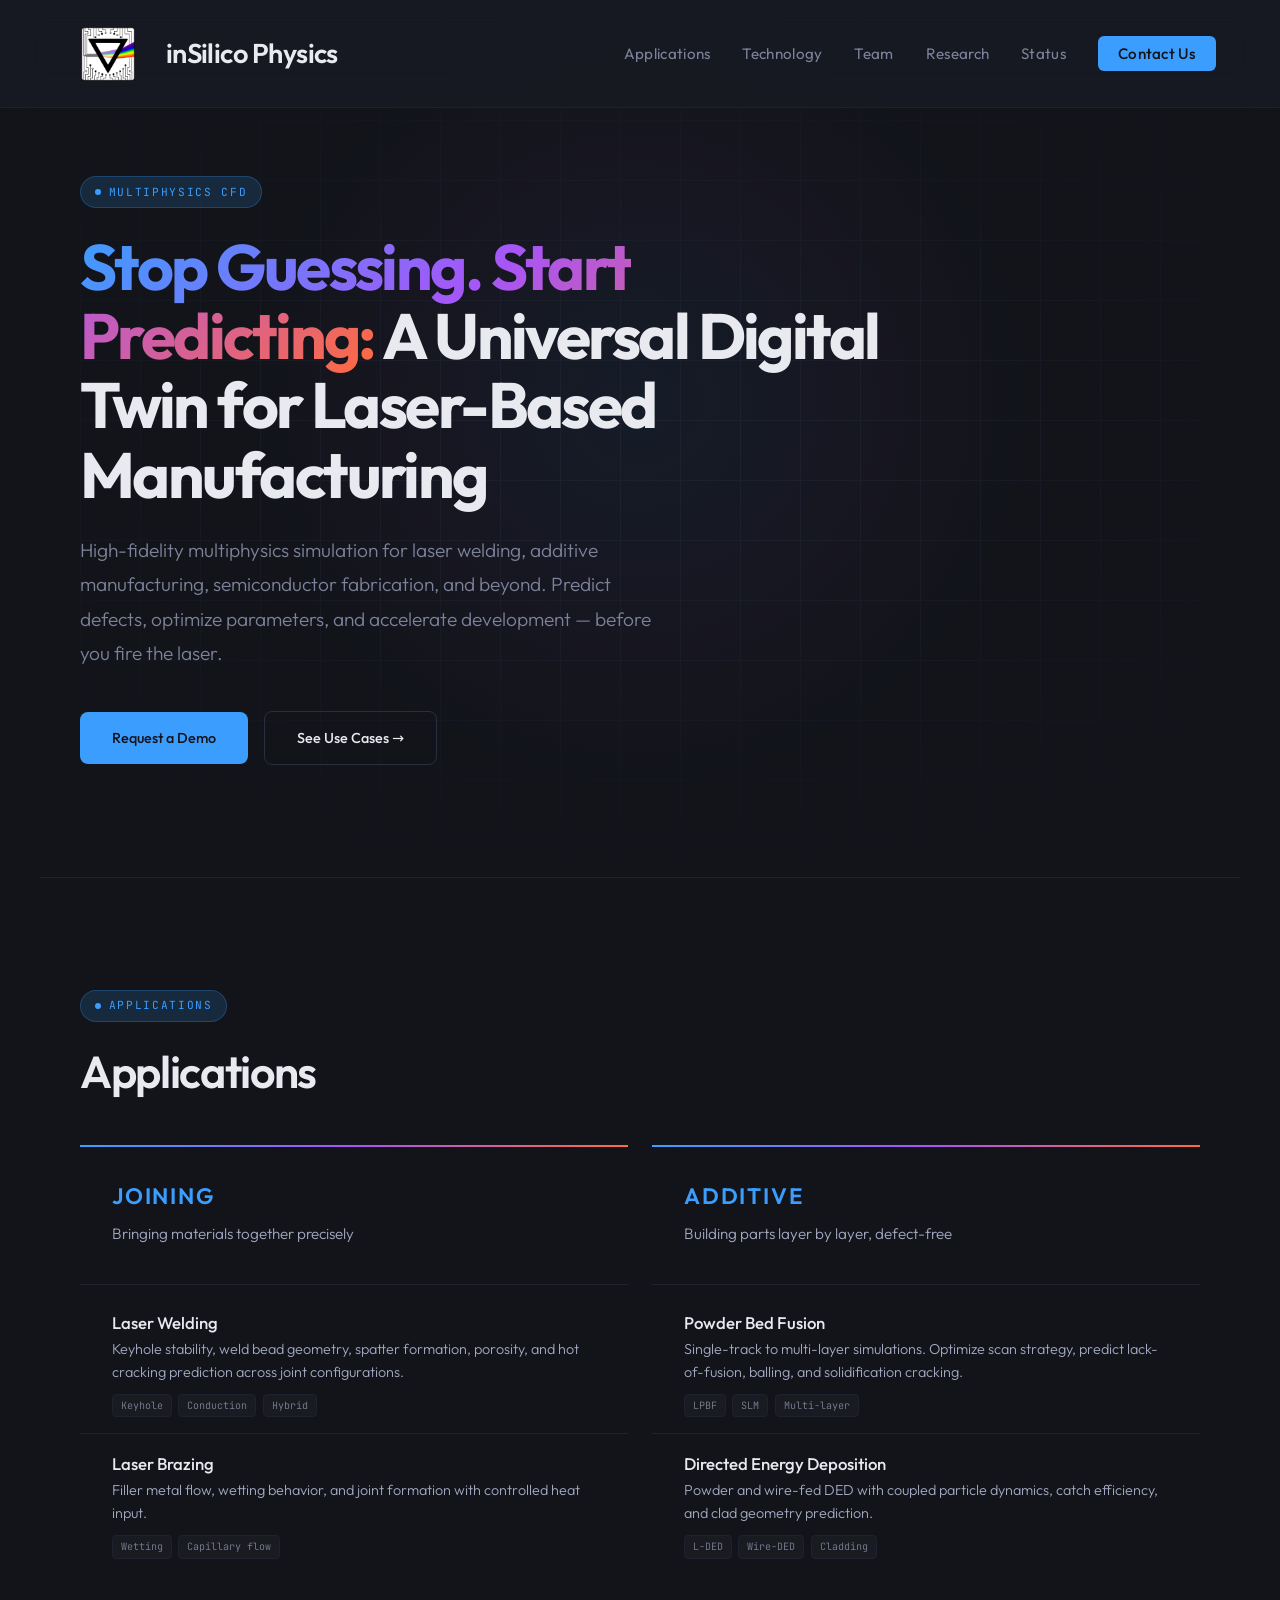
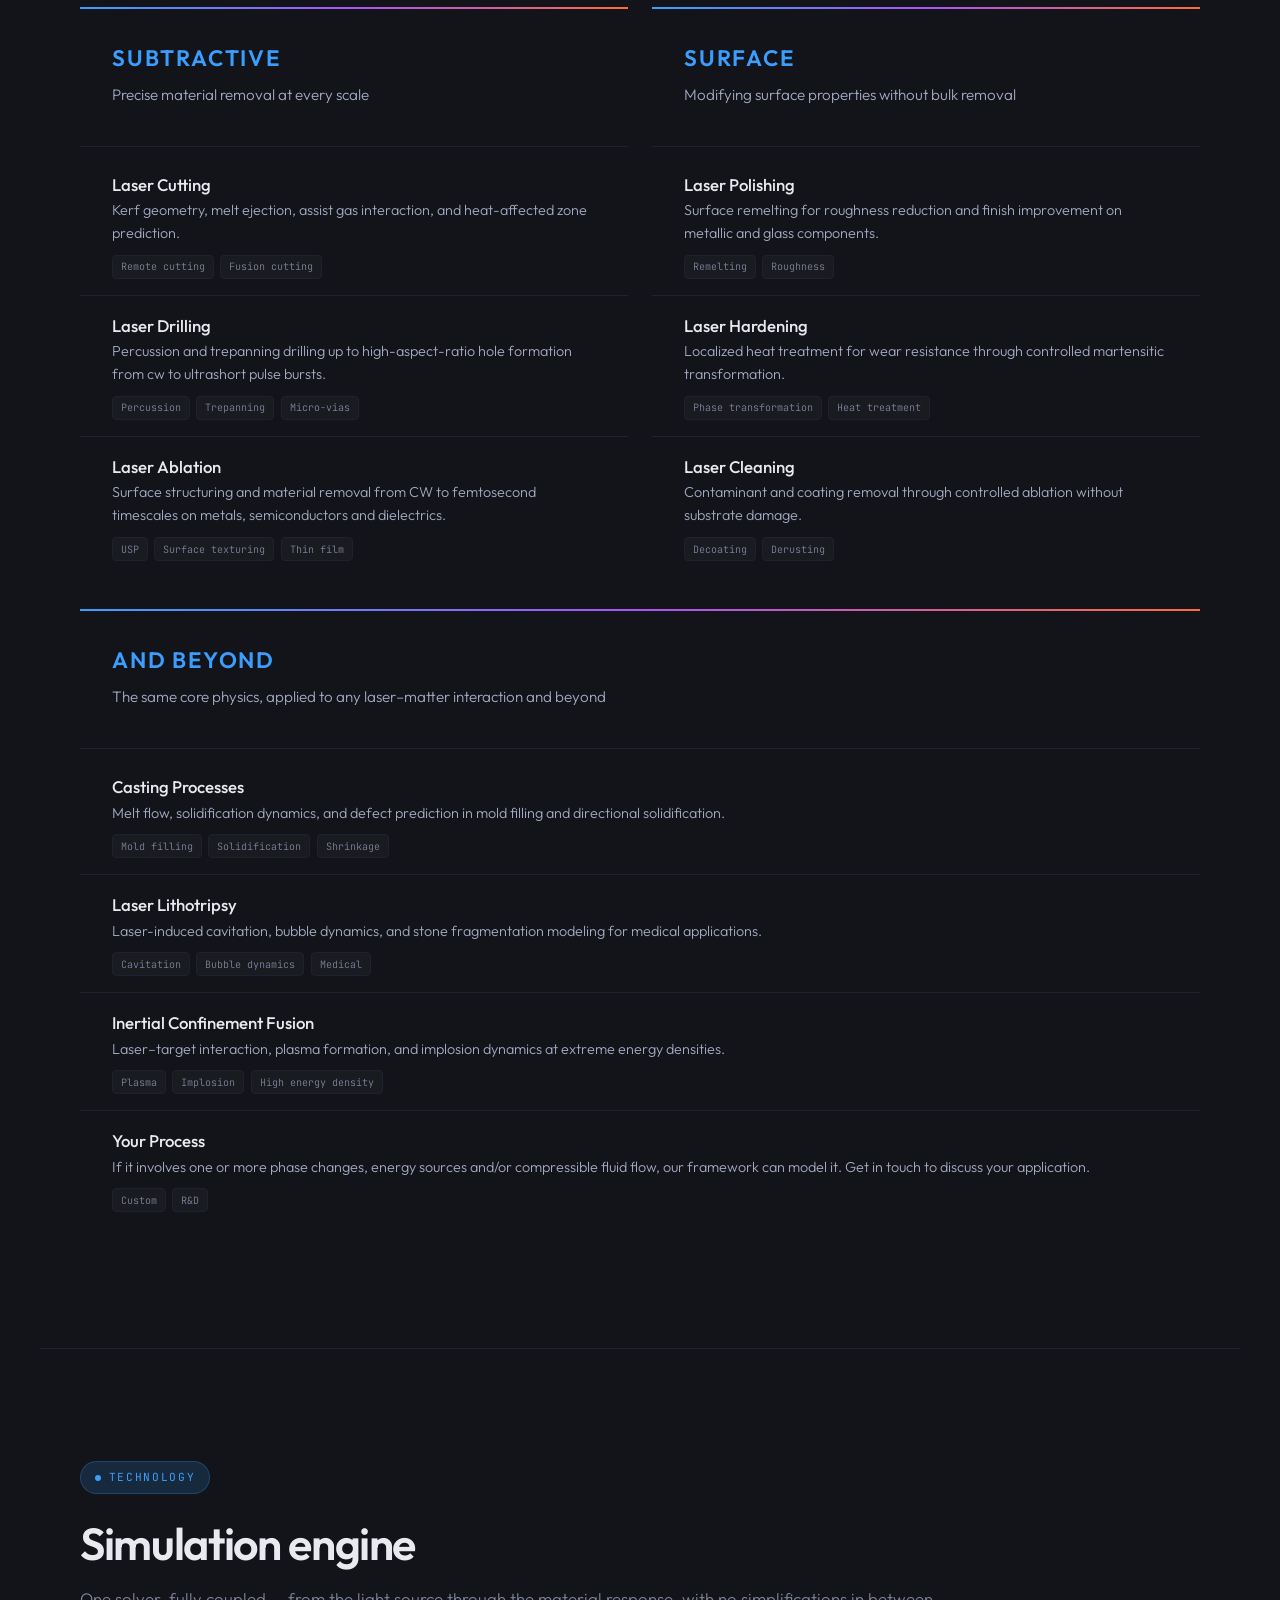
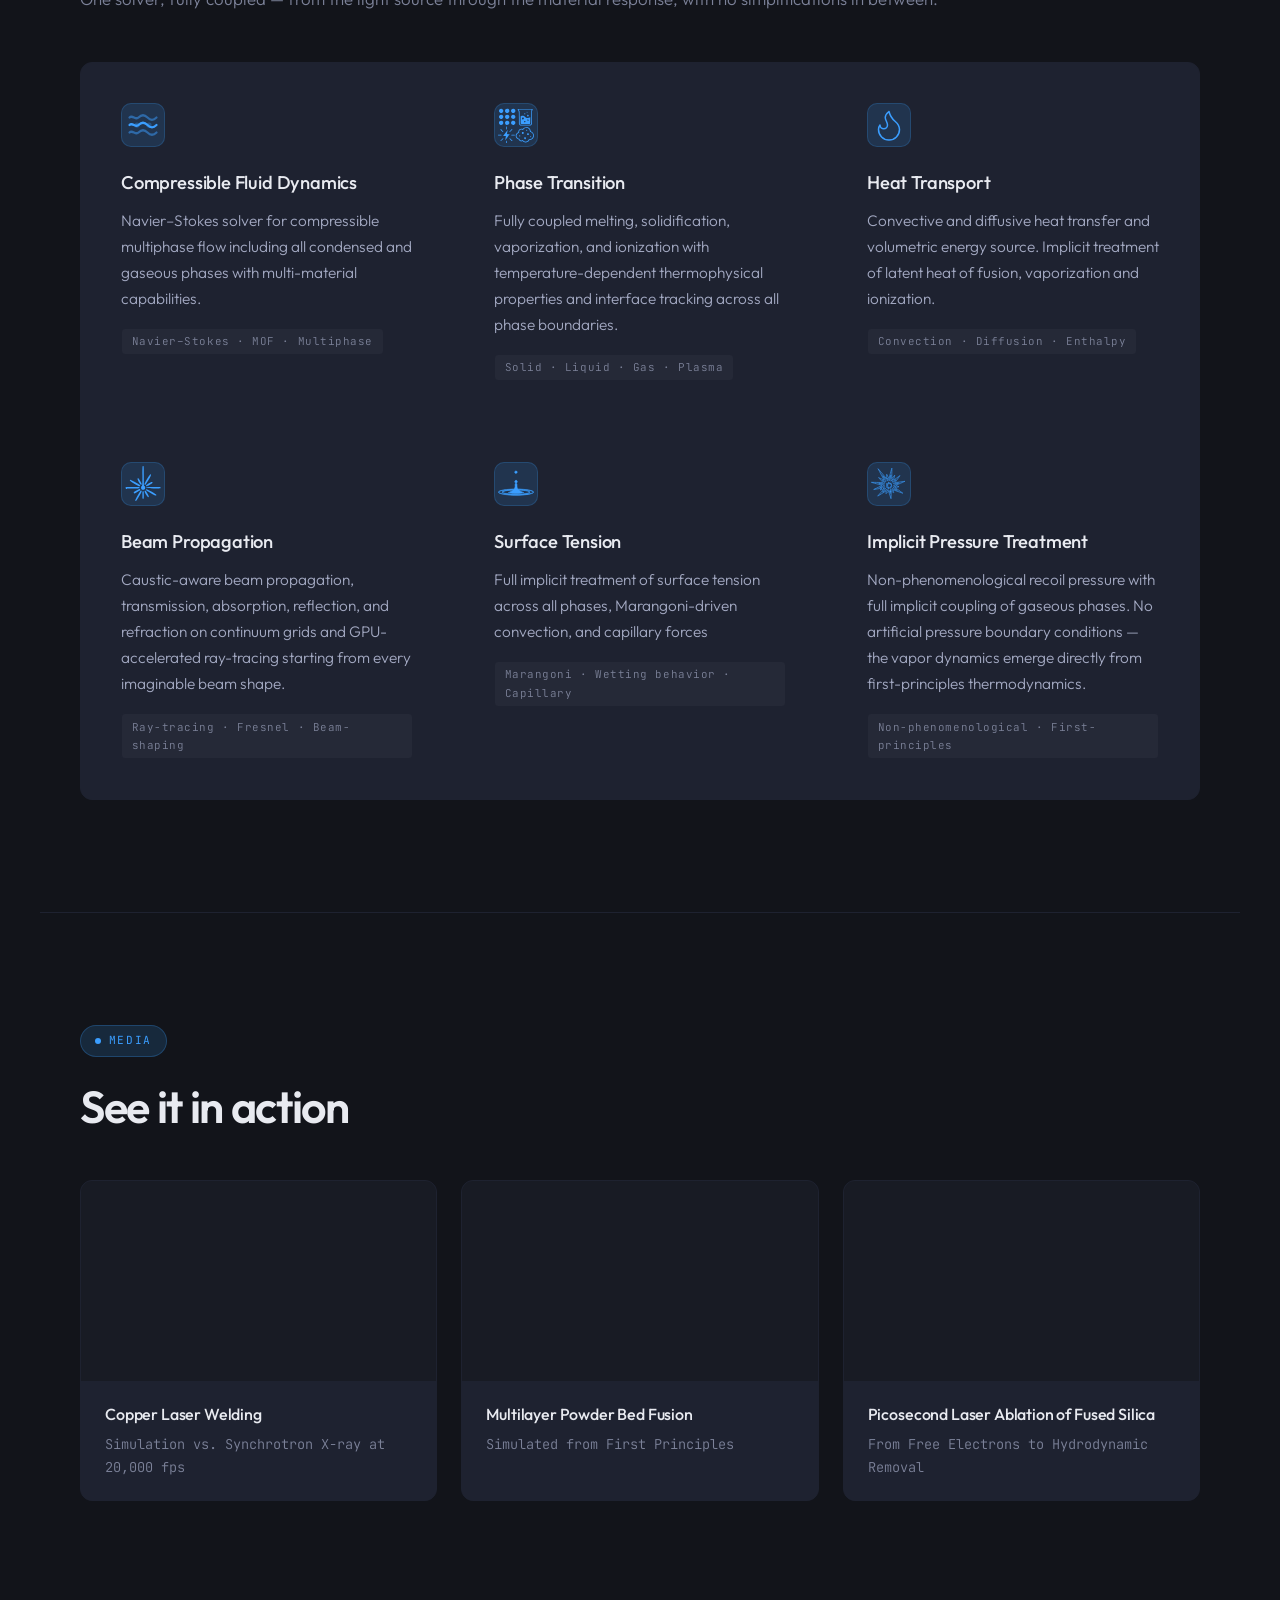
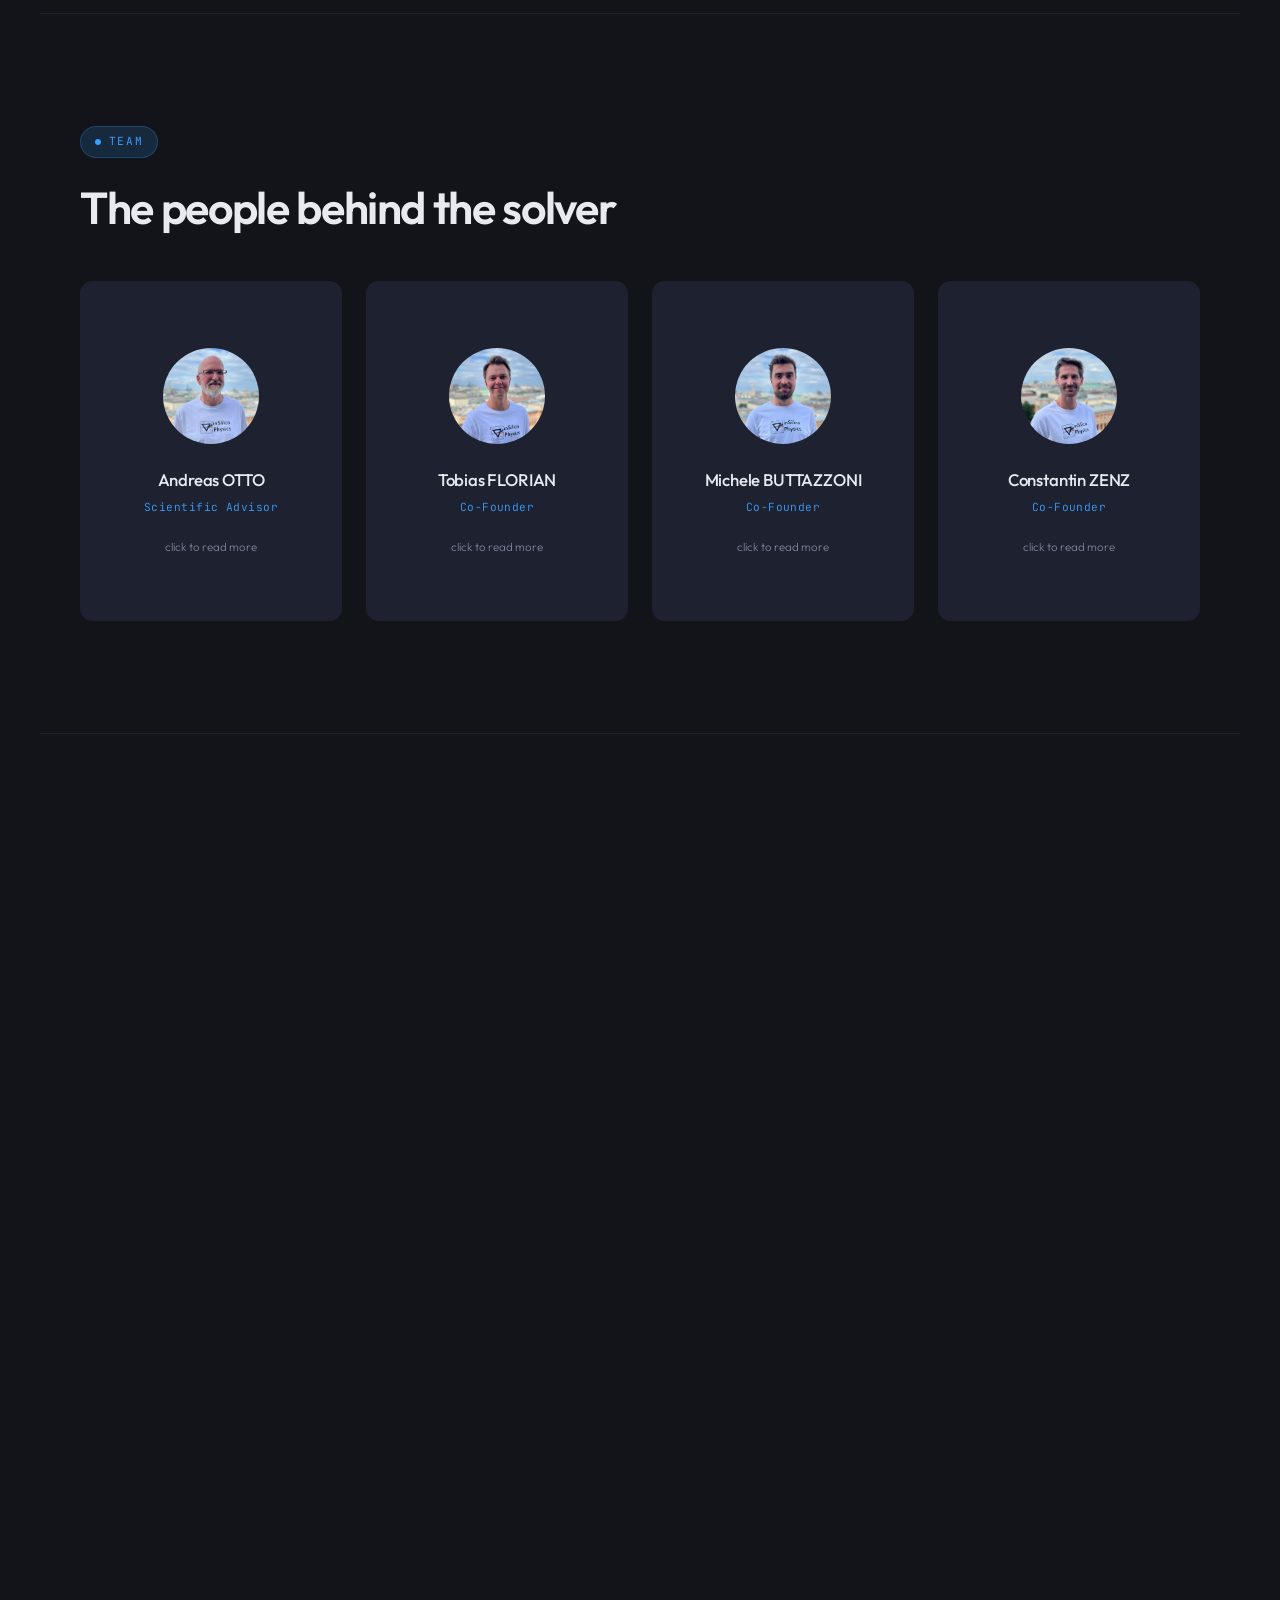
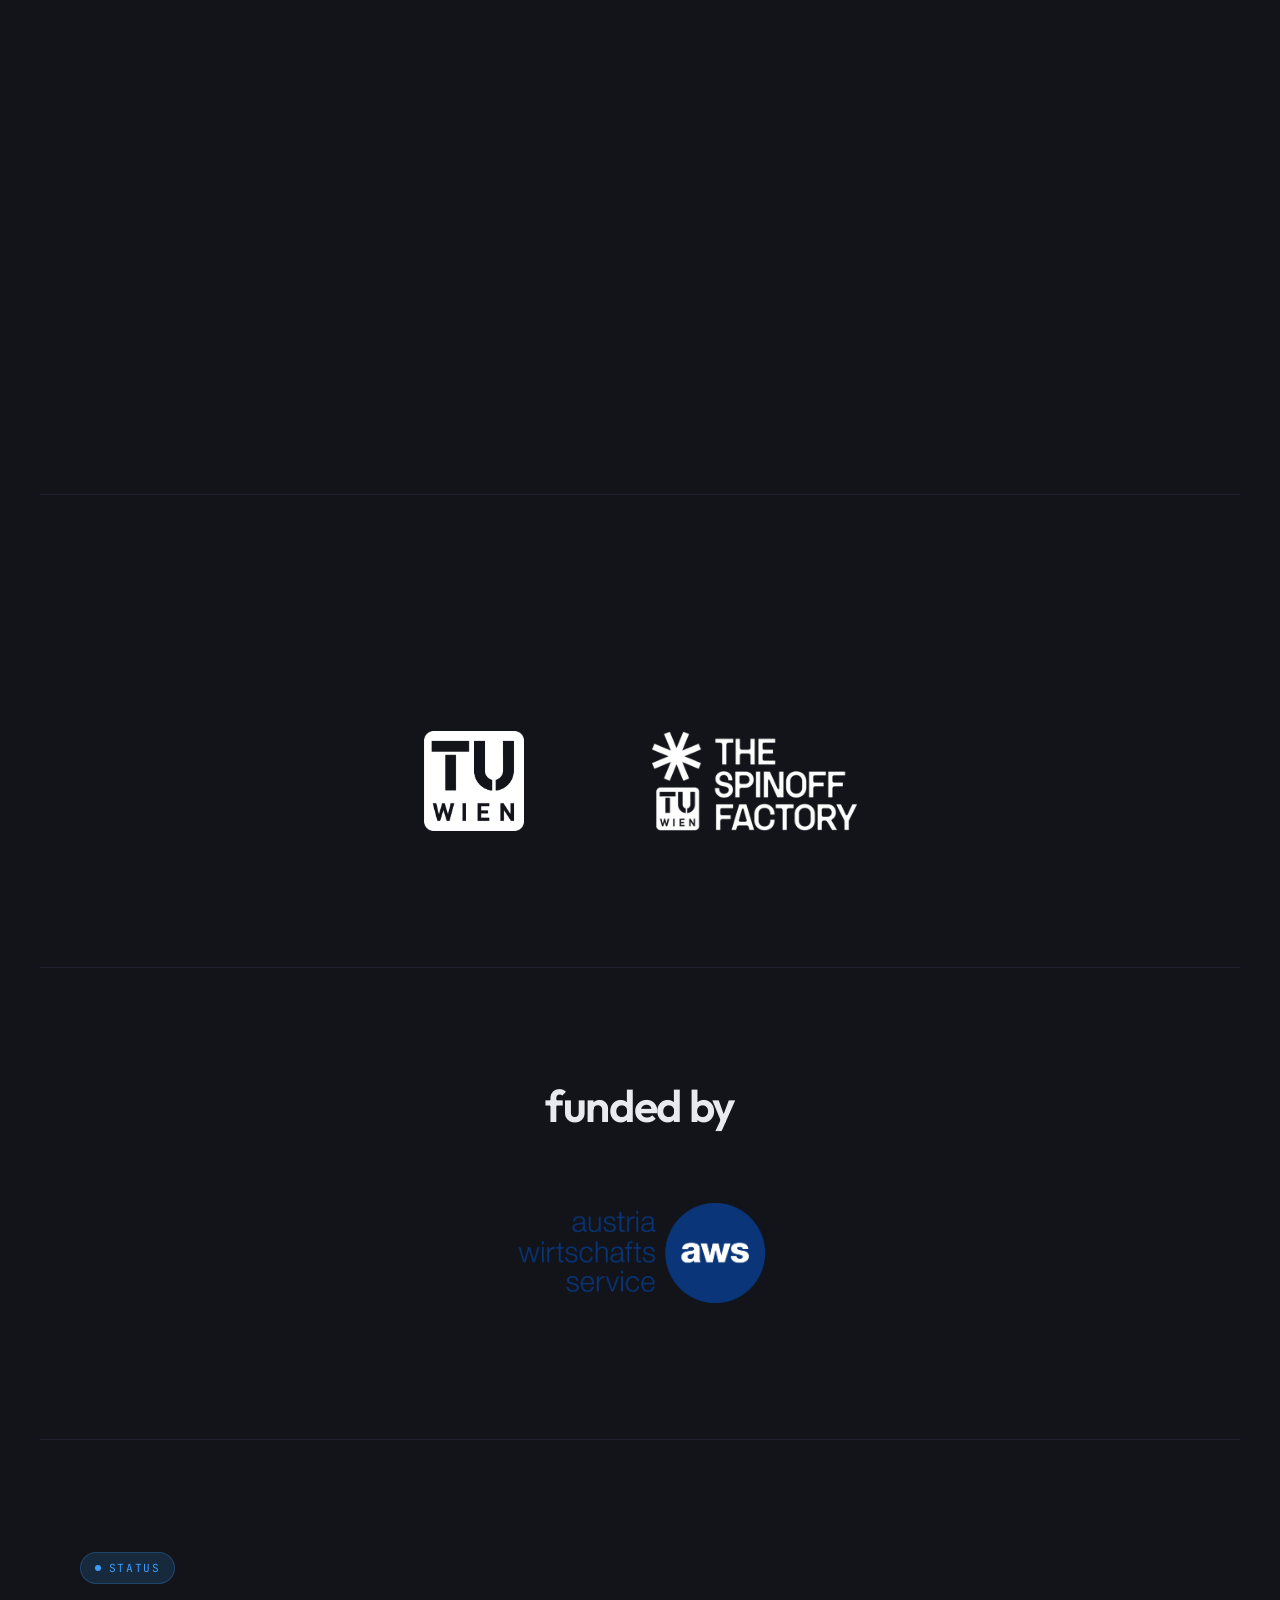
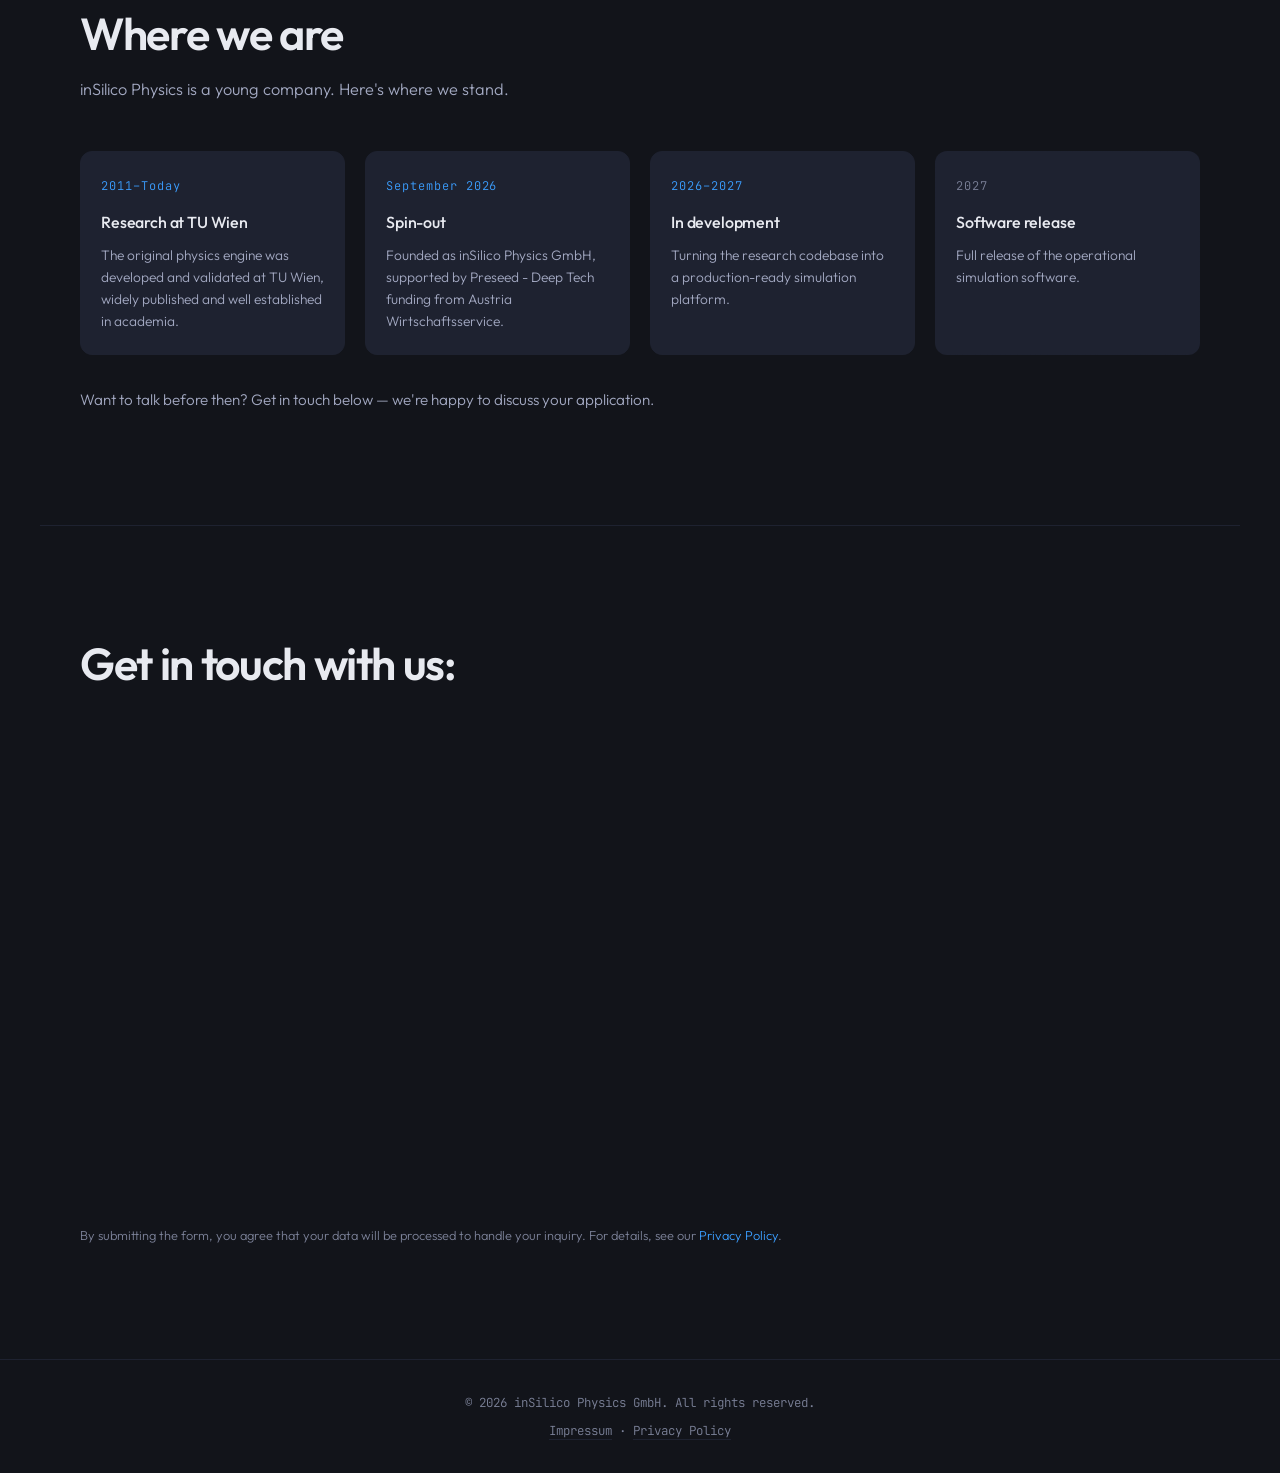
==== commit f401f3c8: "add privacy note directly underneath contact form" ====
--- a/index.html
+++ b/index.html
@@ -687,6 +687,10 @@
     frameborder="0"
     title="Contact Form">
   </iframe>
+  <p class="form-privacy-note">
+  By submitting the form, you agree that your data will be processed to handle your inquiry.
+  For details, see our <a href="legal.html#privacy">Privacy Policy</a>.
+</p>
 </section>
   </div>
 
--- a/style.css
+++ b/style.css
@@ -814,6 +814,17 @@
     }
     .form-status.success { color: #4ade80; }
     .form-status.error { color: var(--accent-warm); }
+    
+    .form-privacy-note {
+  font-size: 0.8rem;
+  color: var(--fg-muted);
+  margin-top: 0.75rem;
+}
+.form-privacy-note a {
+  color: var(--accent);
+  text-decoration: none;
+}
+.form-privacy-note a:hover { text-decoration: underline; }
 
     /* IMPRESSUM */
     .impressum {
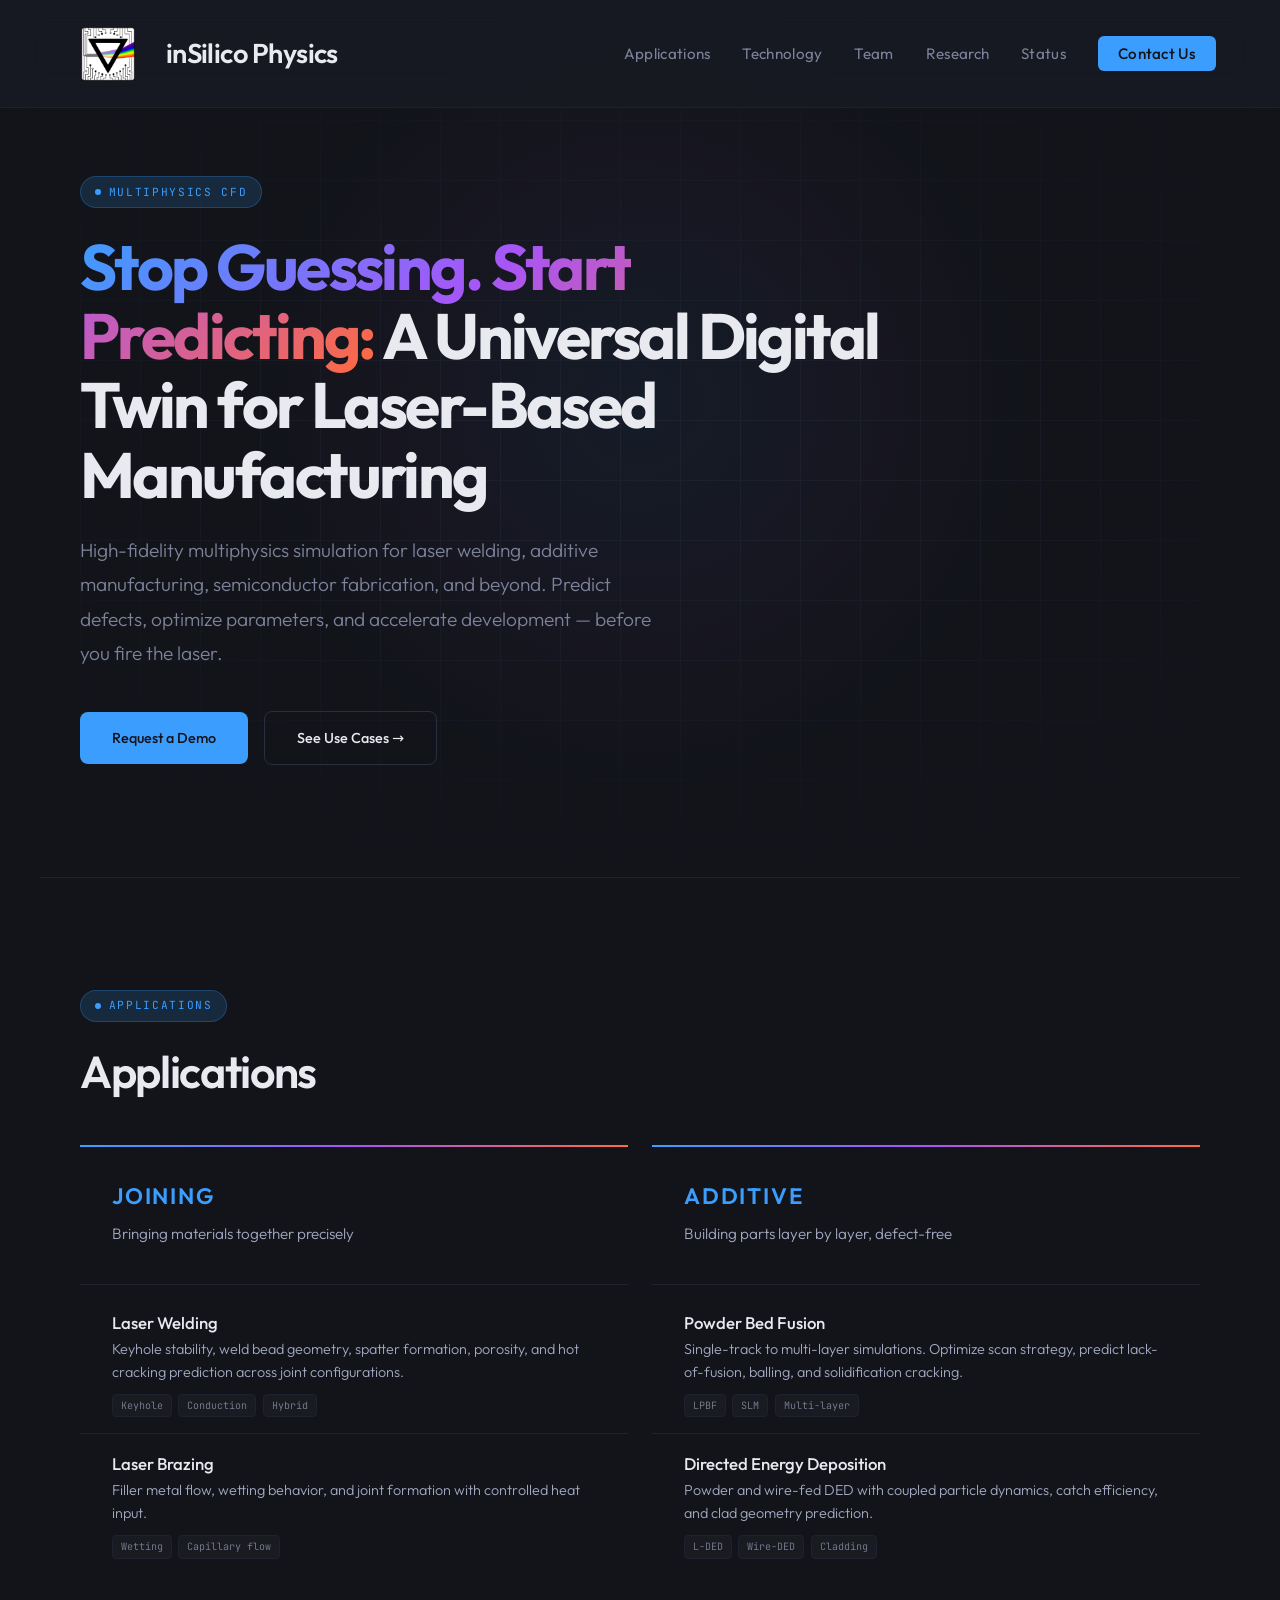
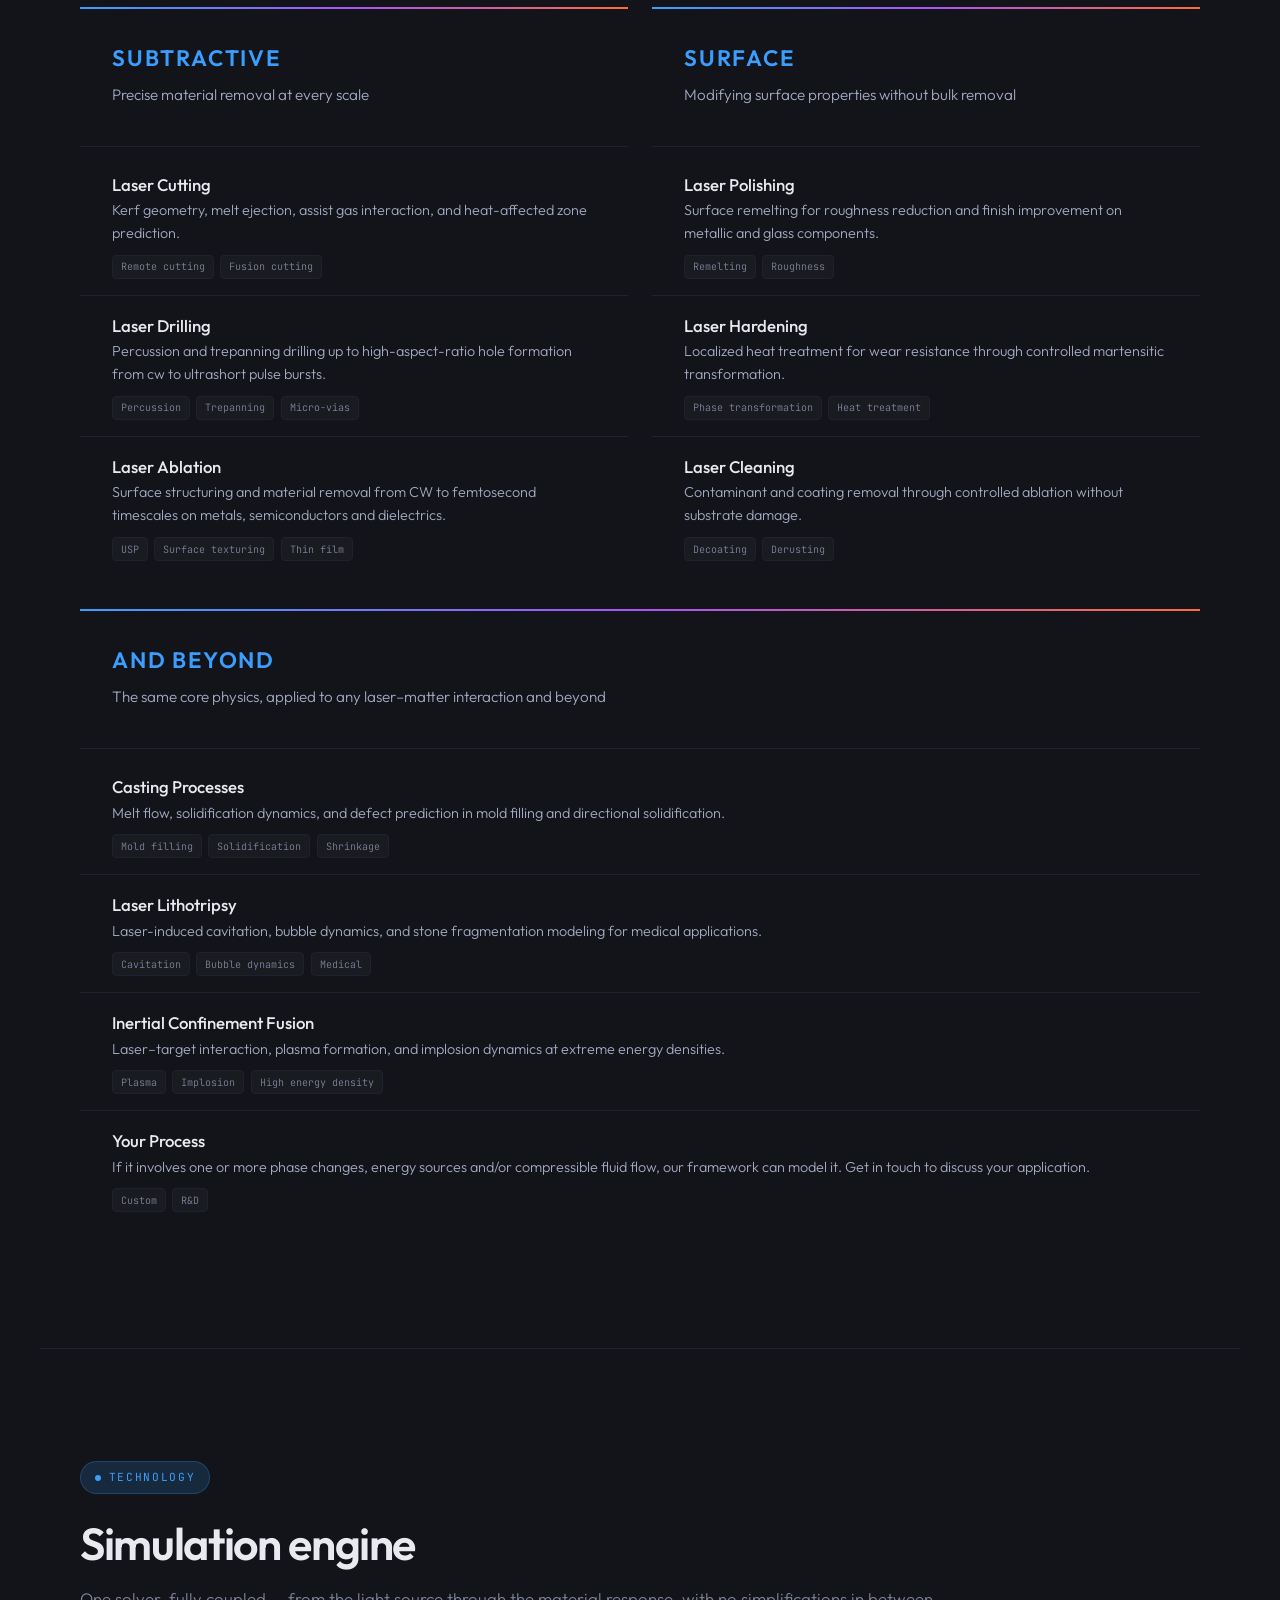
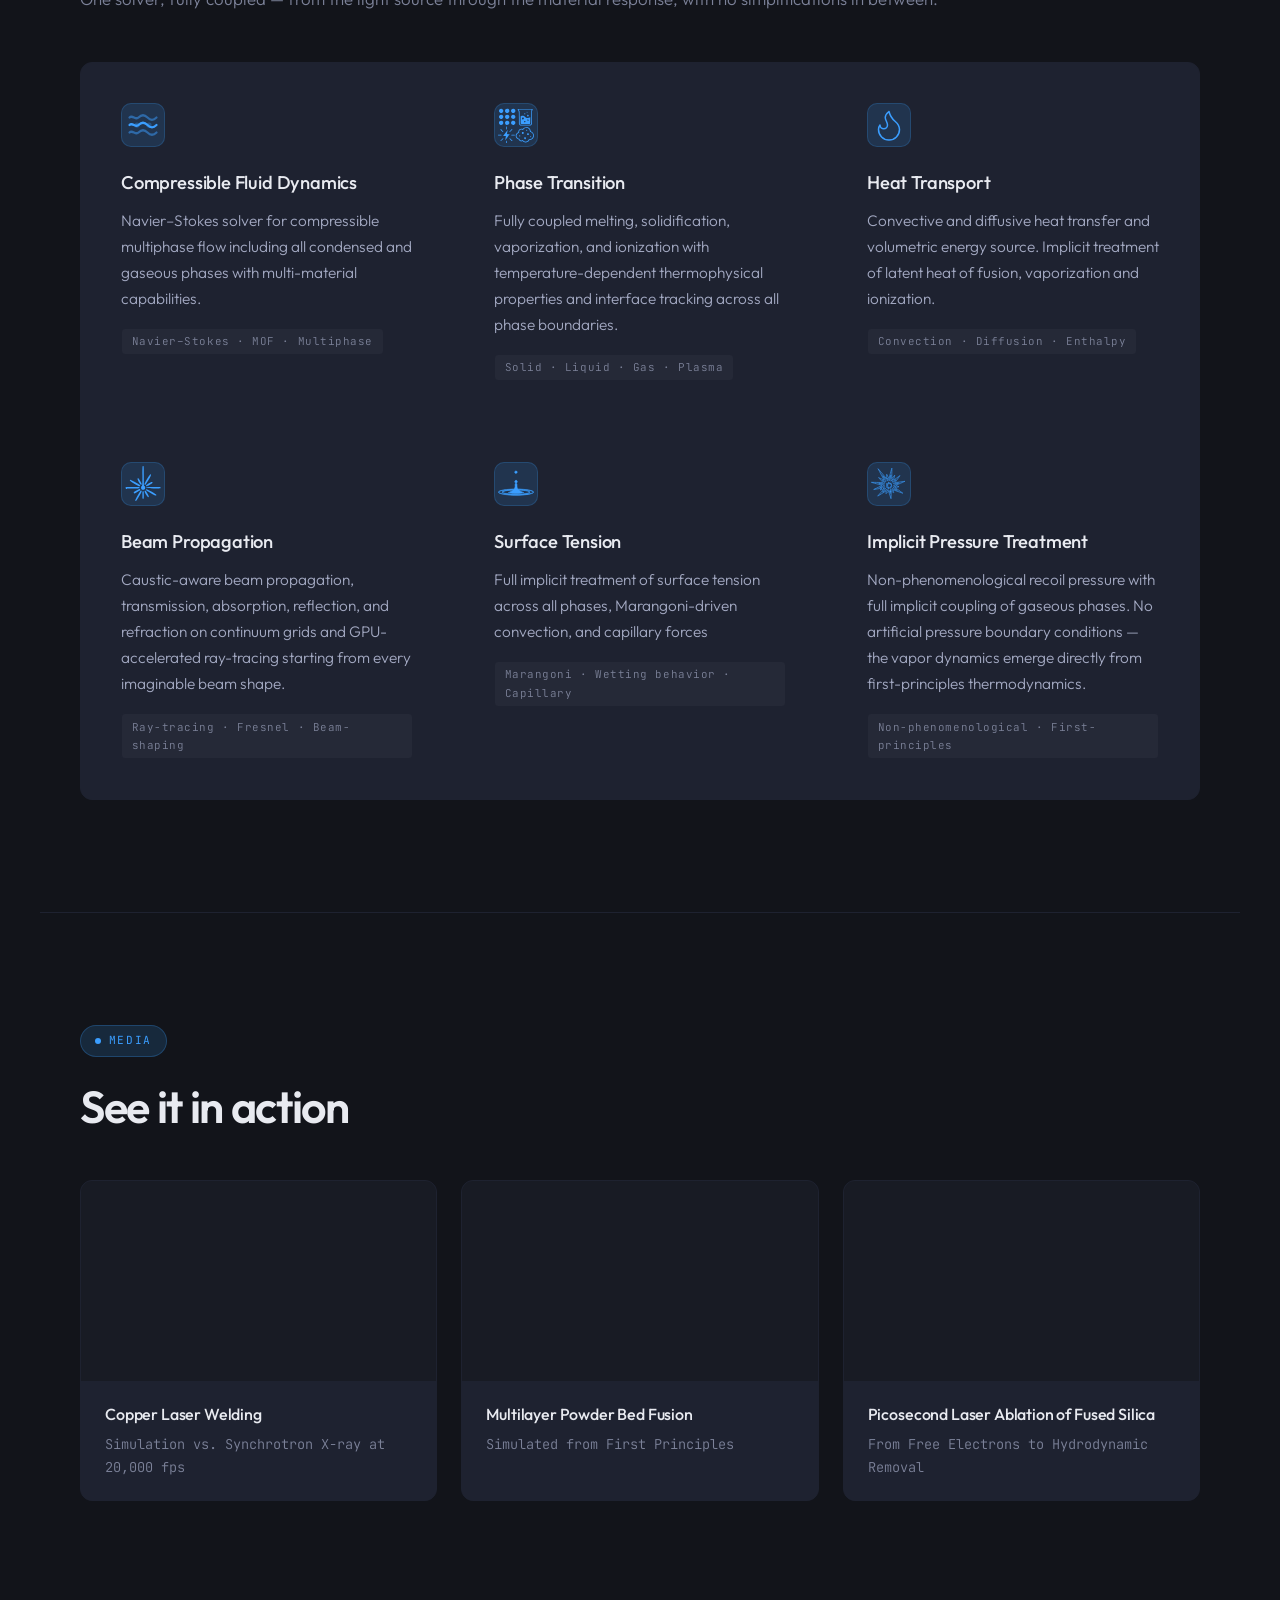
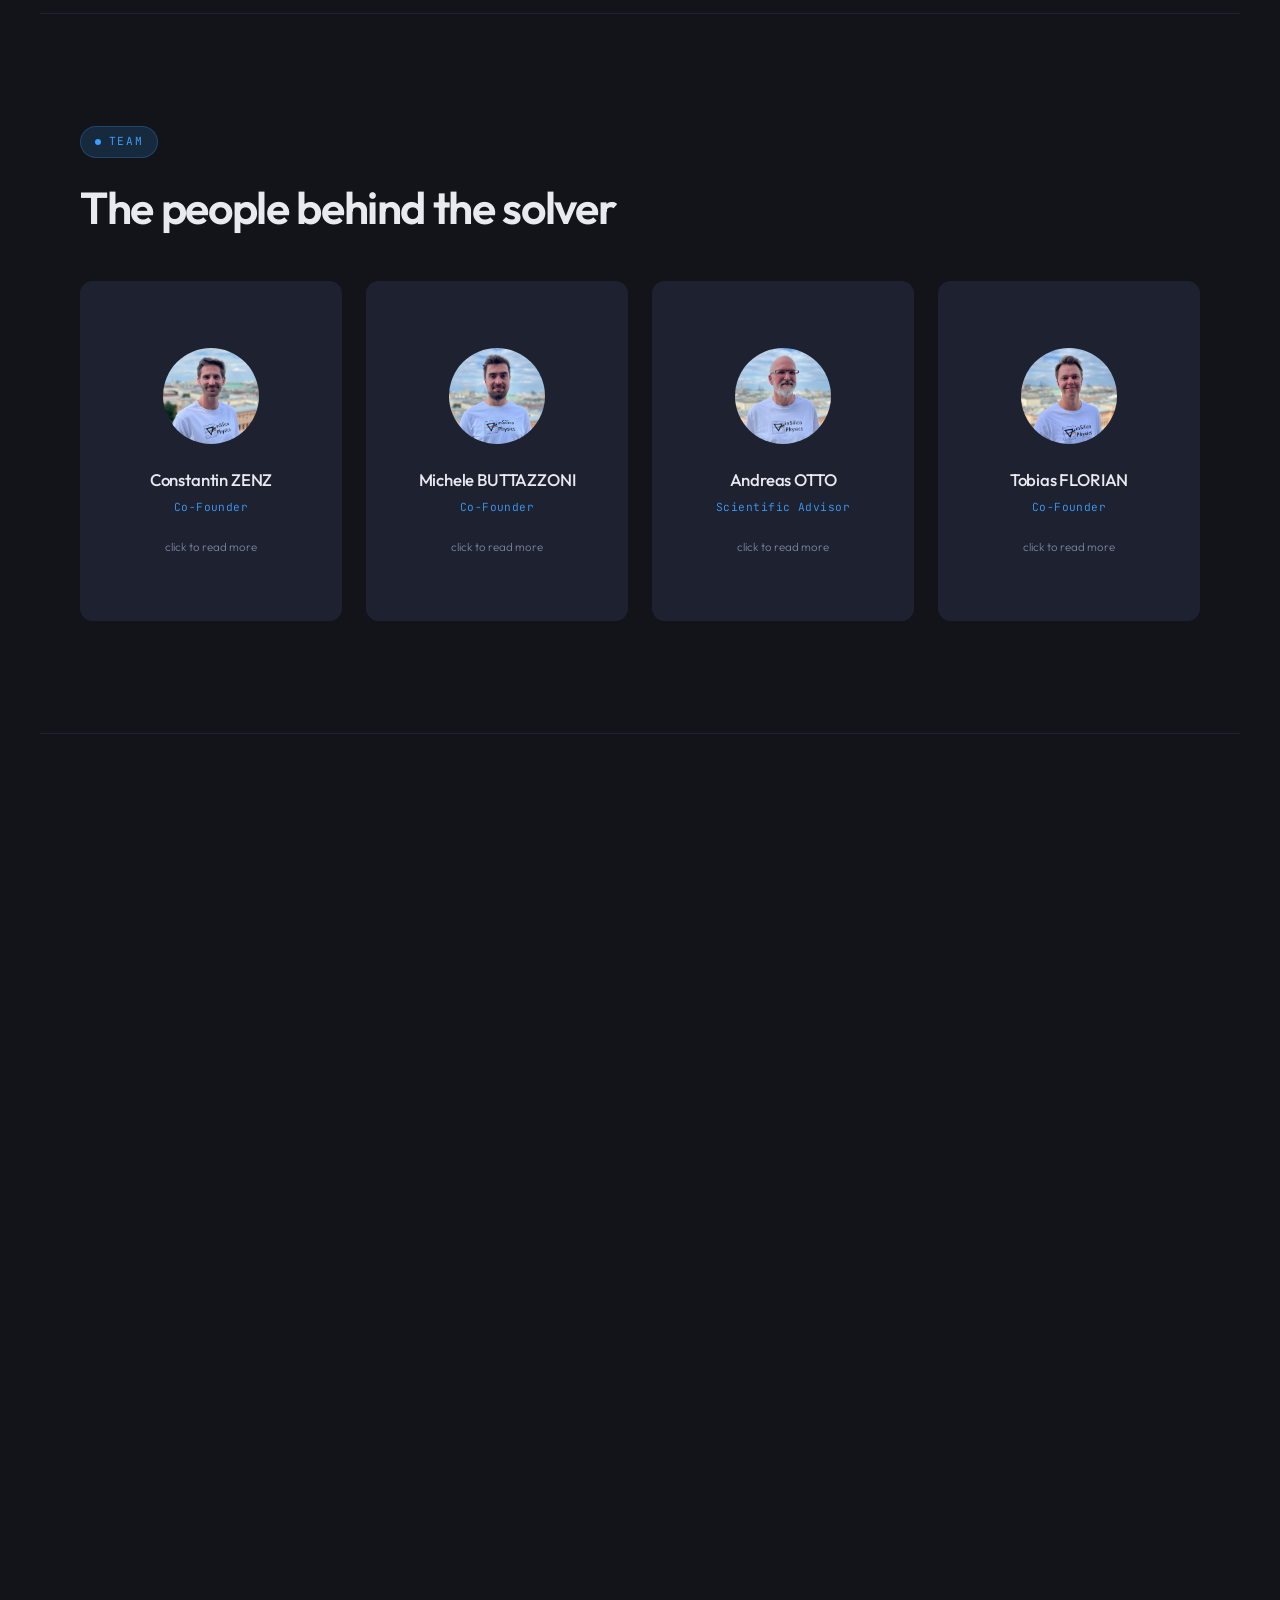
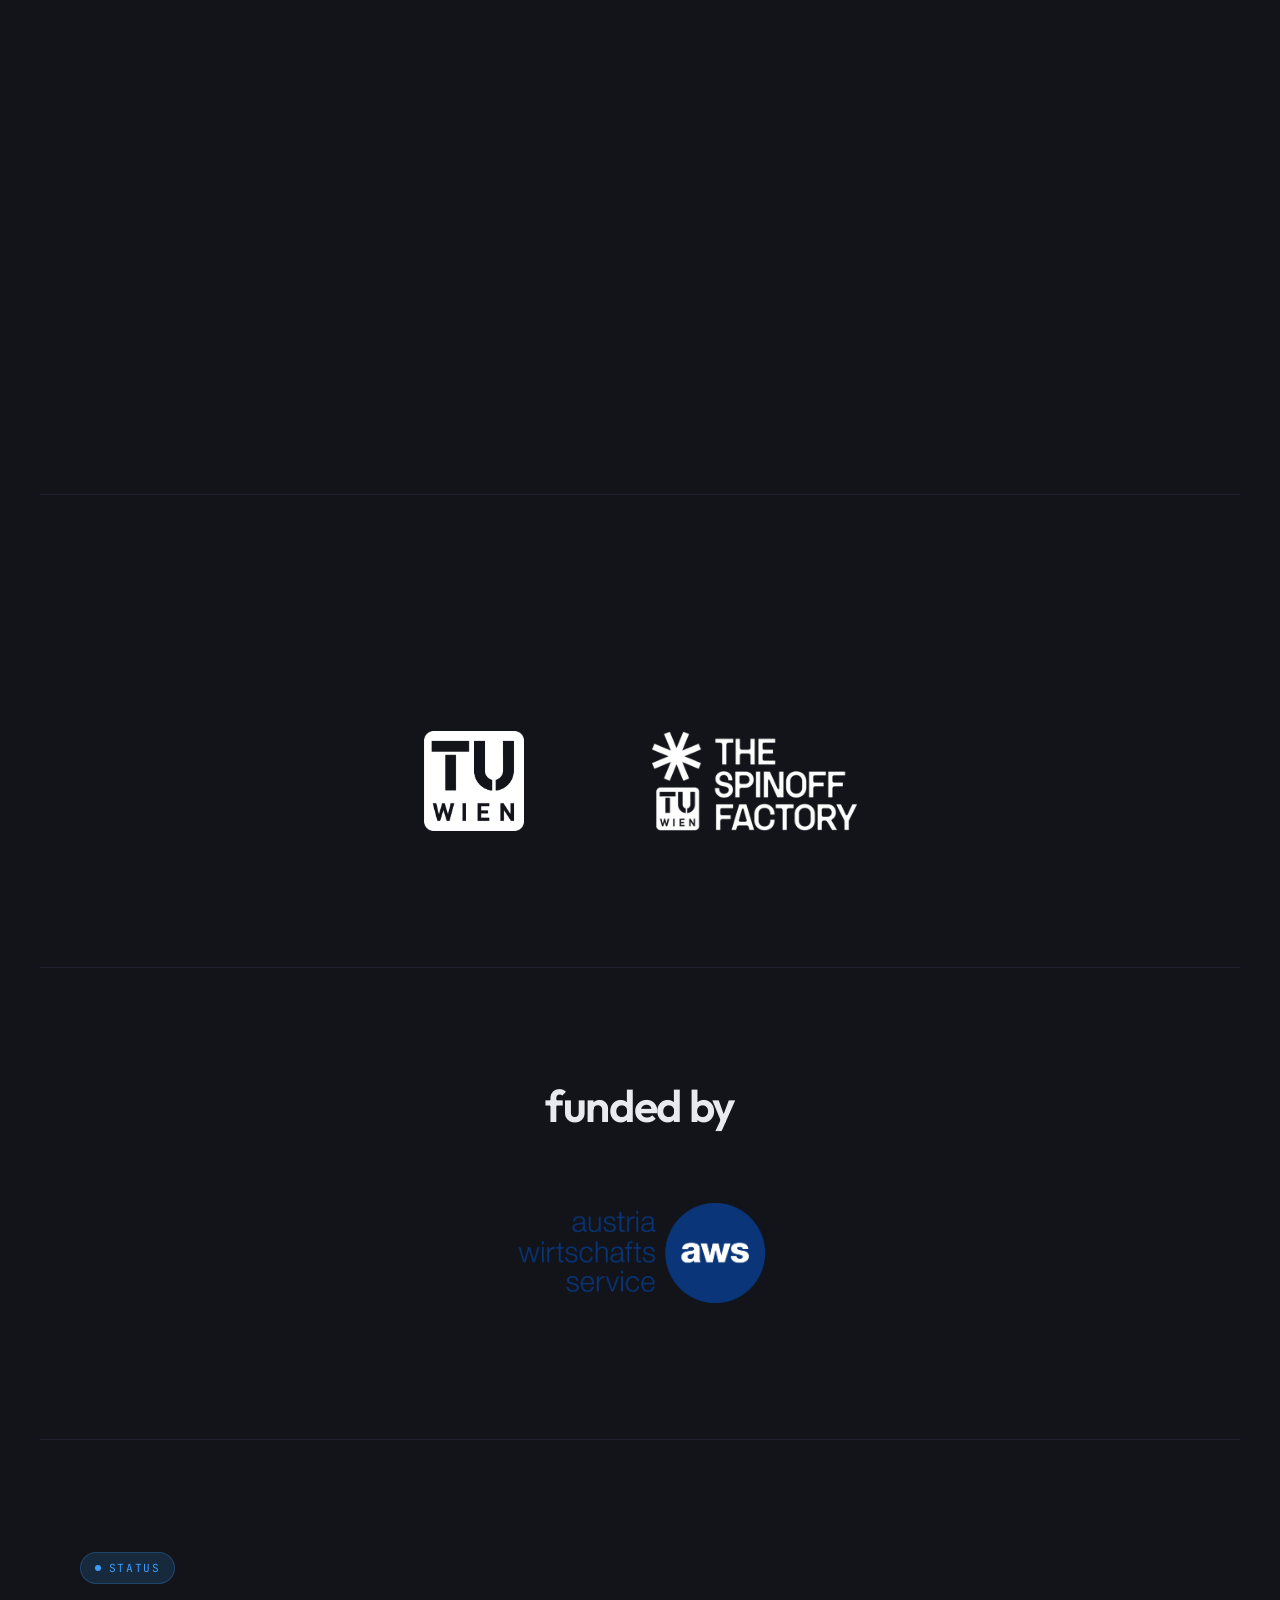
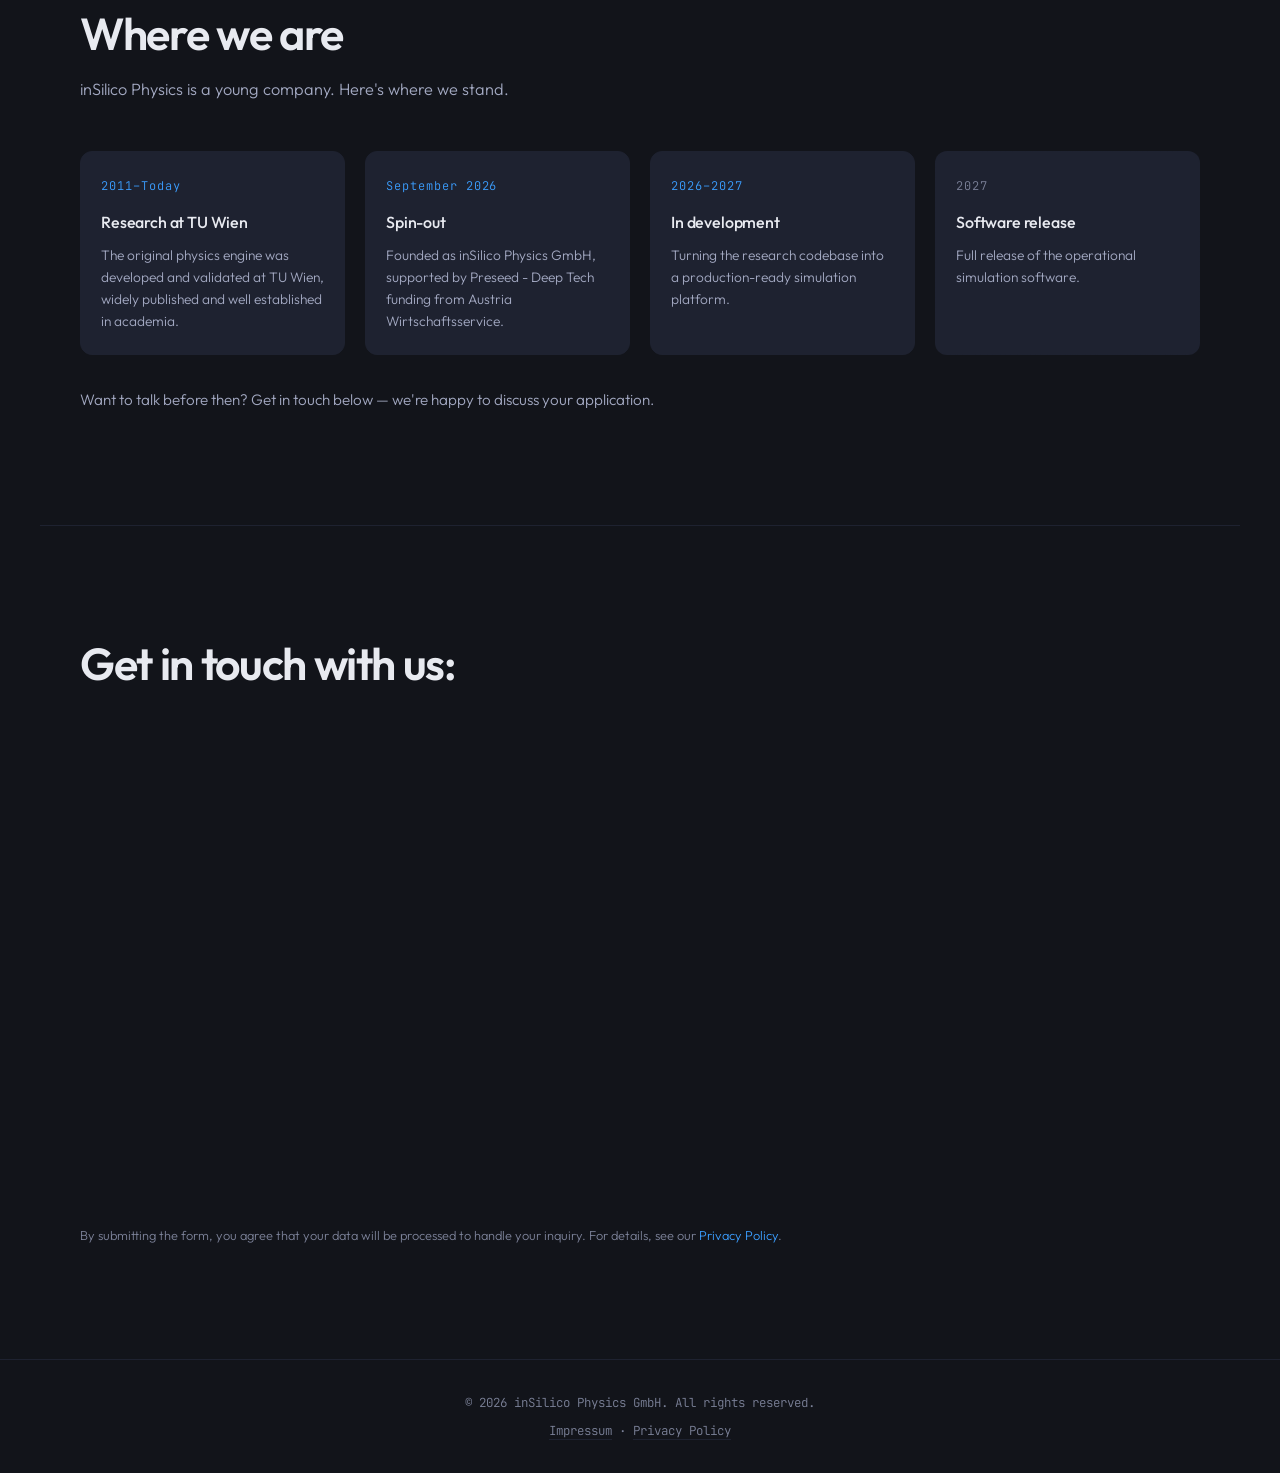
==== commit 38b4b4ce: "michele is now a doctor :)" ====
--- a/index.html
+++ b/index.html
@@ -371,7 +371,7 @@
               <div class="team-hint">click to read more</div>
             </div>
             <div class="team-card-back">
-              <h3>Dipl.-Ing. Michele Buttazzoni</h3>
+              <h3>Dr. Michele Buttazzoni</h3>
               <p>"The physics hasn't changed since Navier and Stokes. What's changed is our ability to solve it — fully coupled, in 3D, without asking reality to simplify itself."</p>
               <div class="team-links">
                 <a href="https://www.linkedin.com/in/michele-buttazzoni-207759113/" target="_blank" rel="noopener" onclick="event.stopPropagation()">LinkedIn</a>
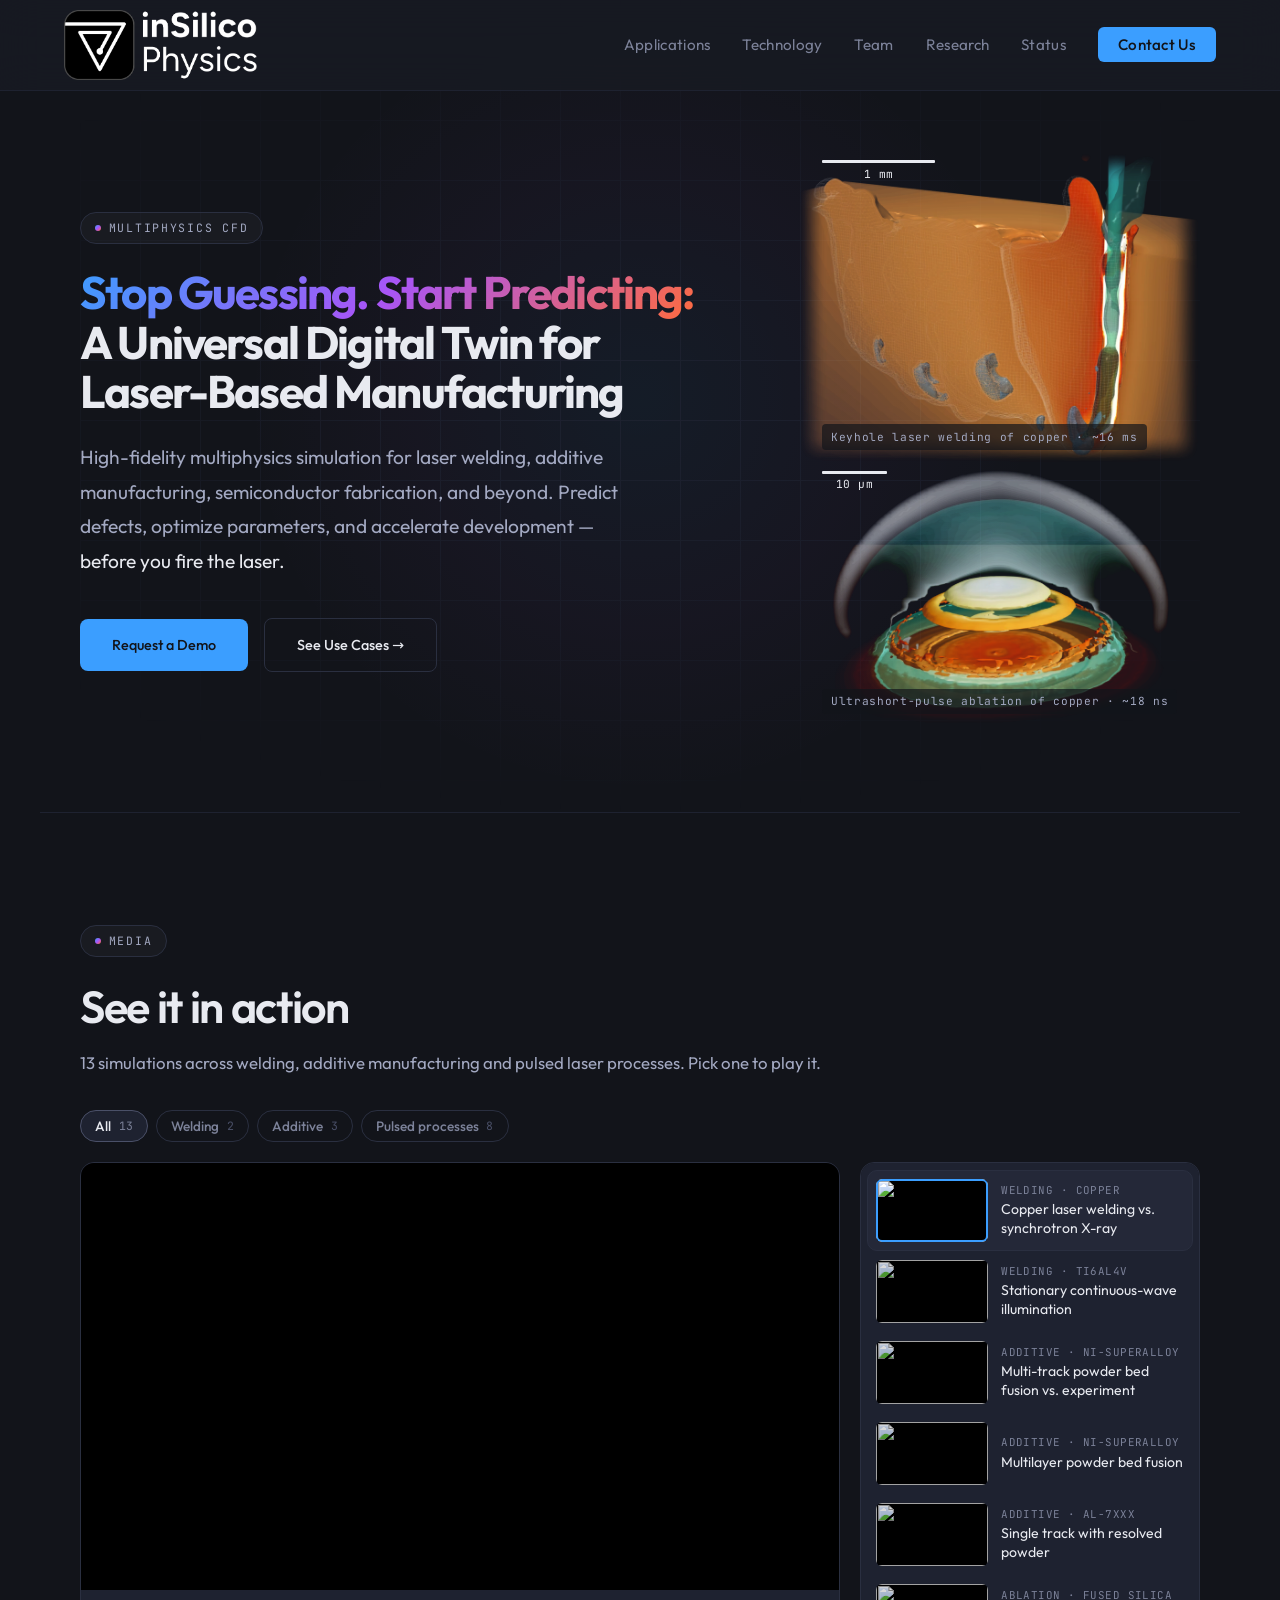
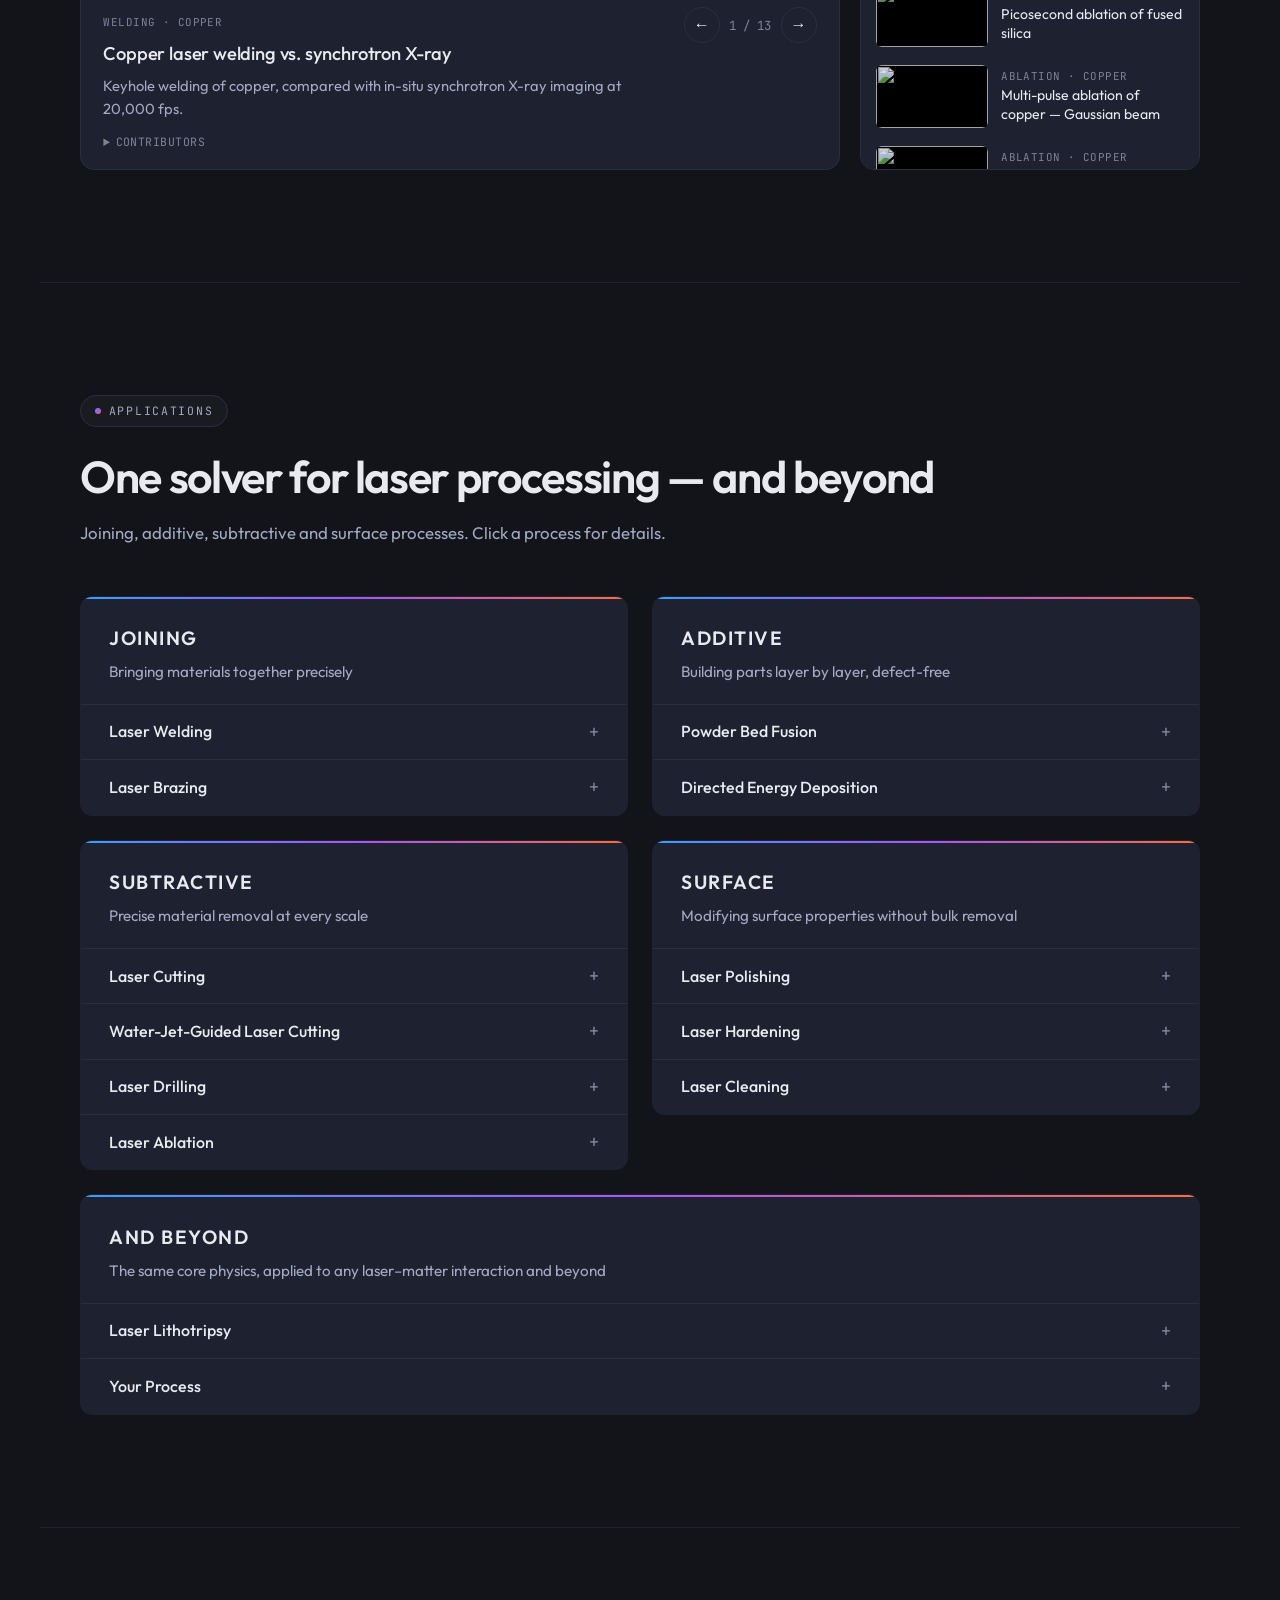
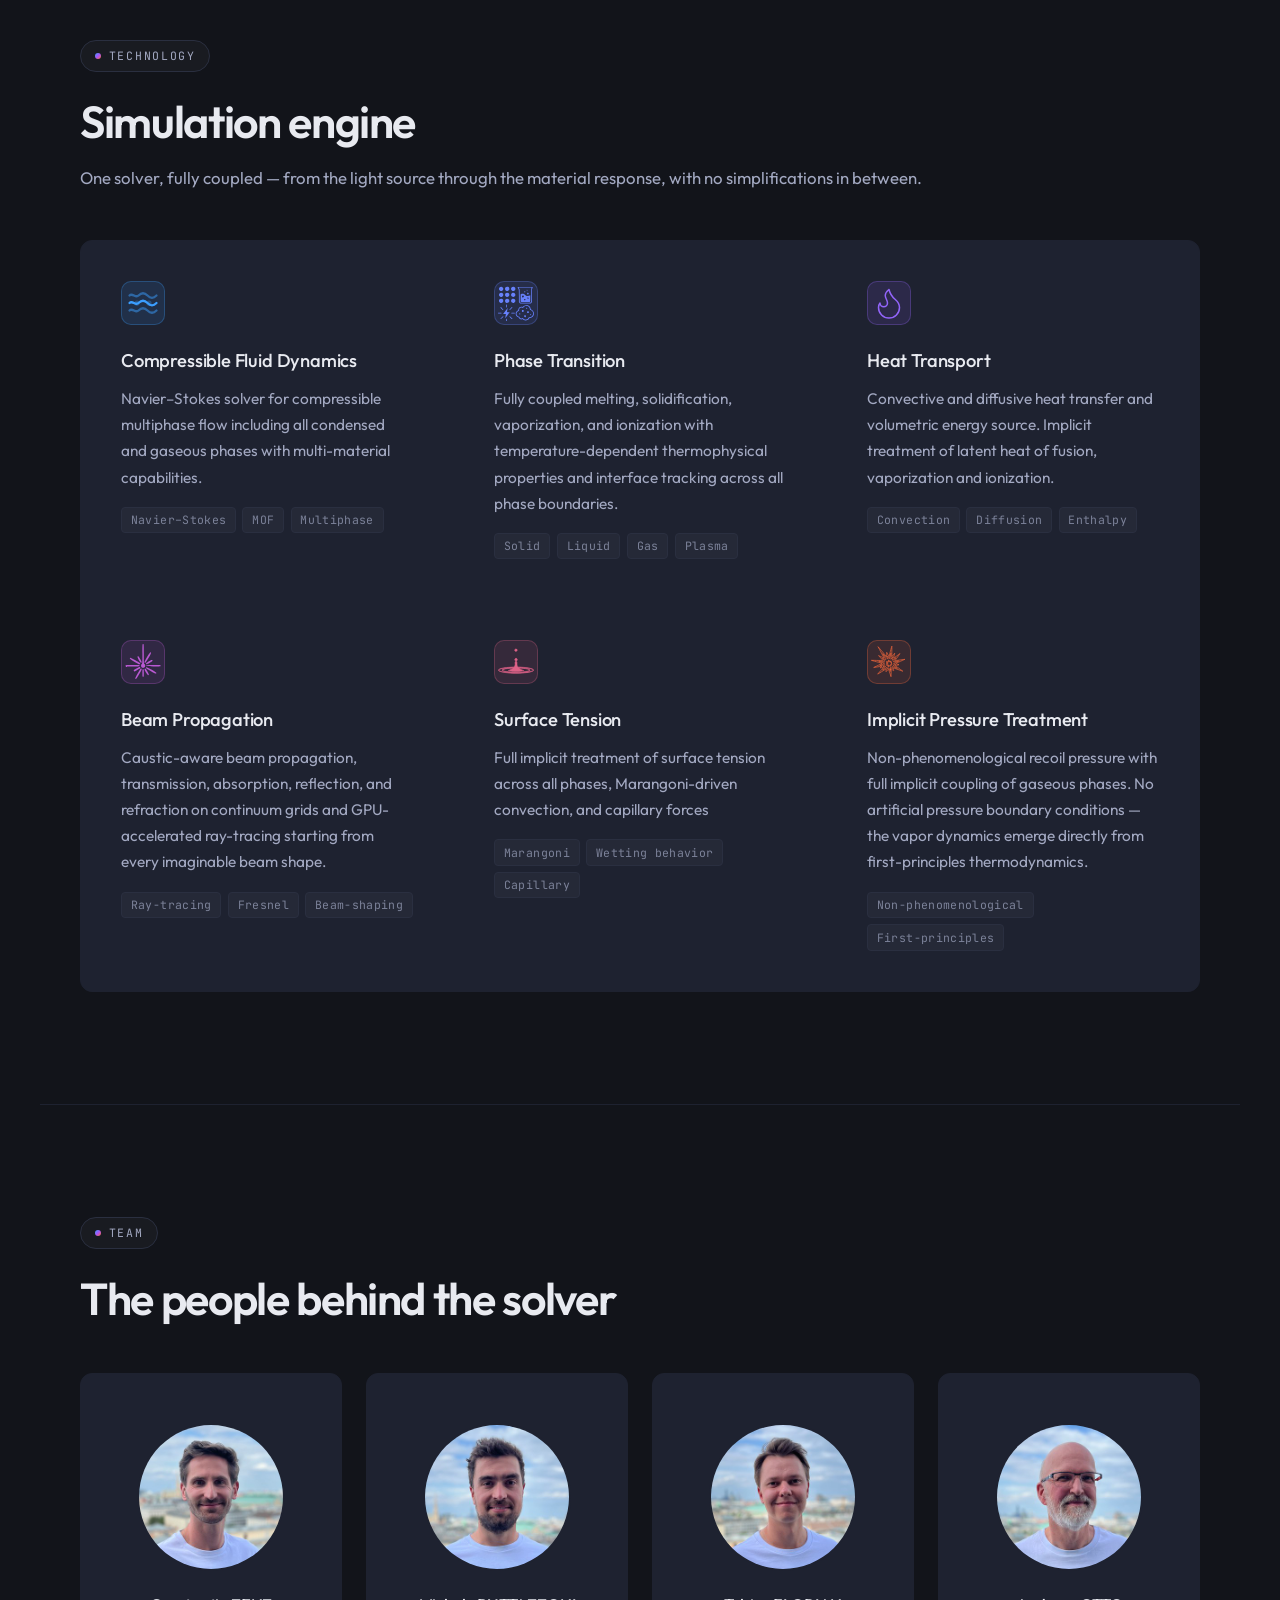
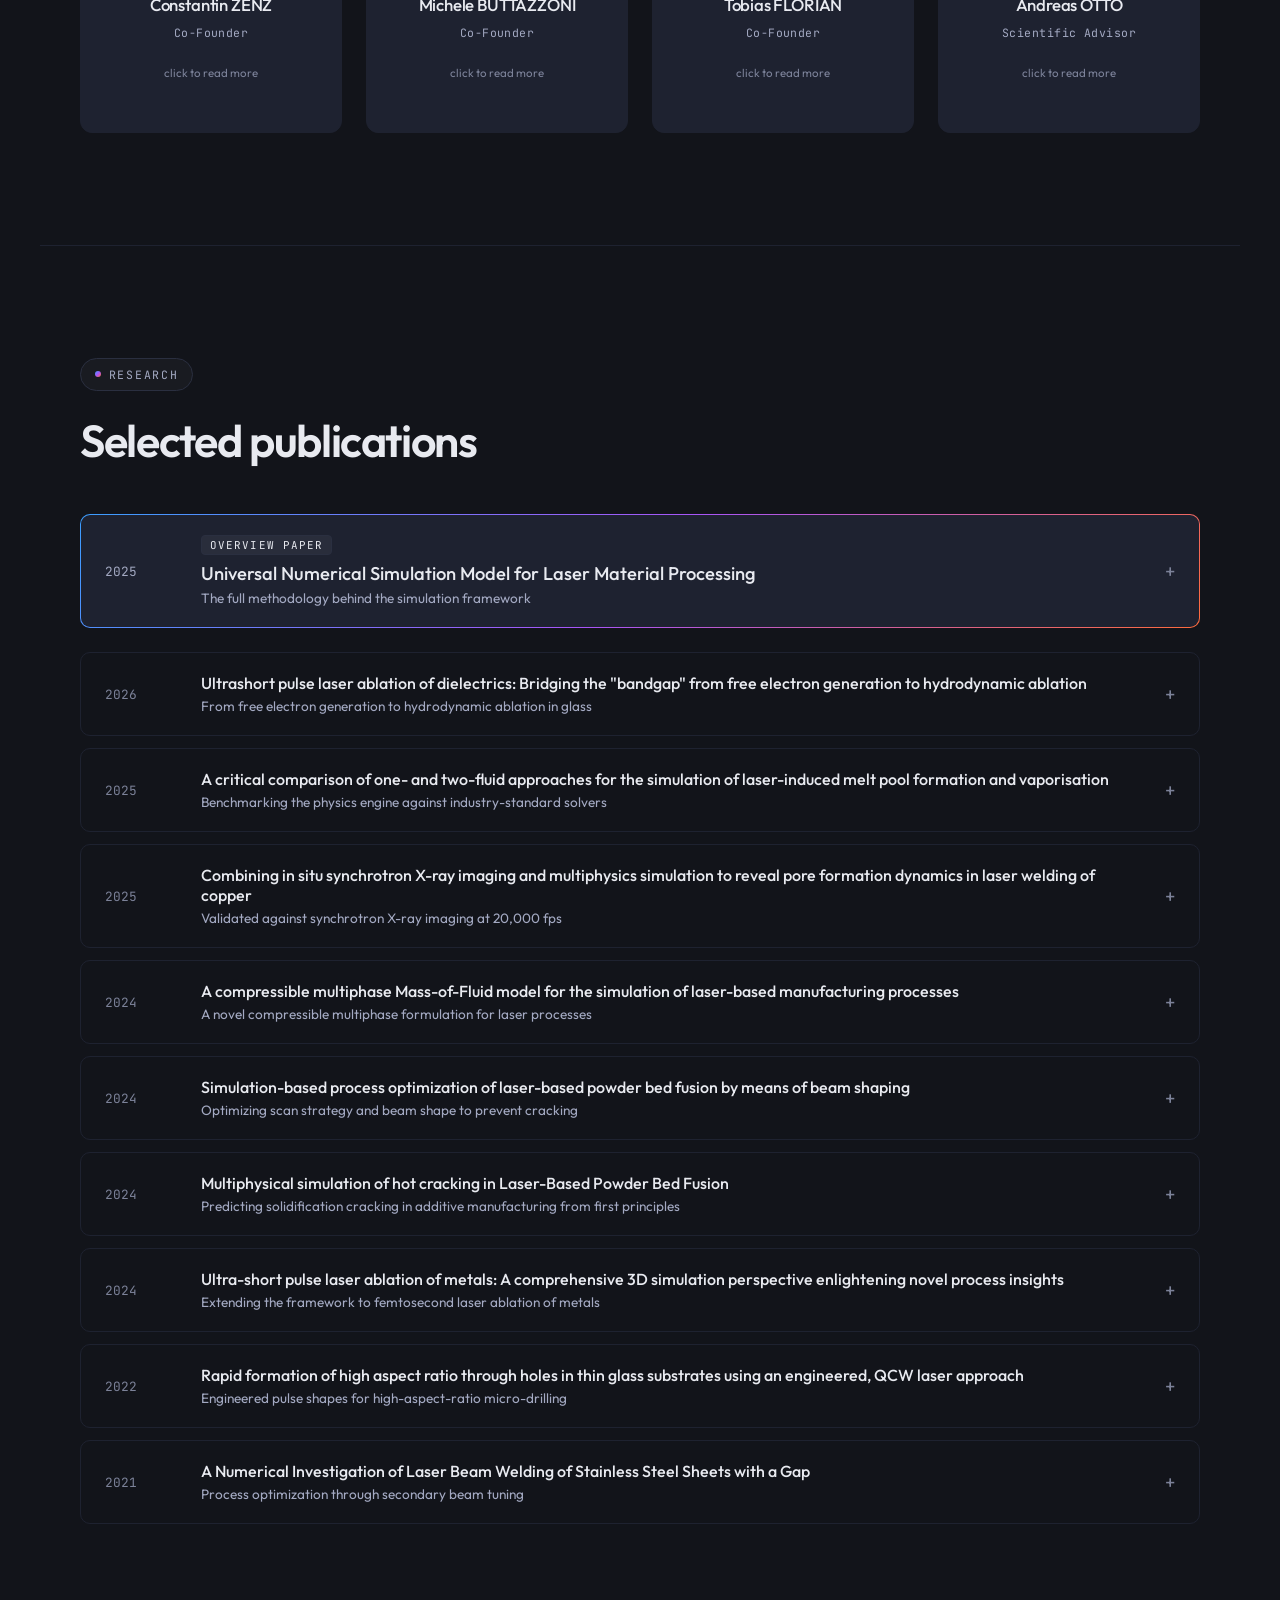
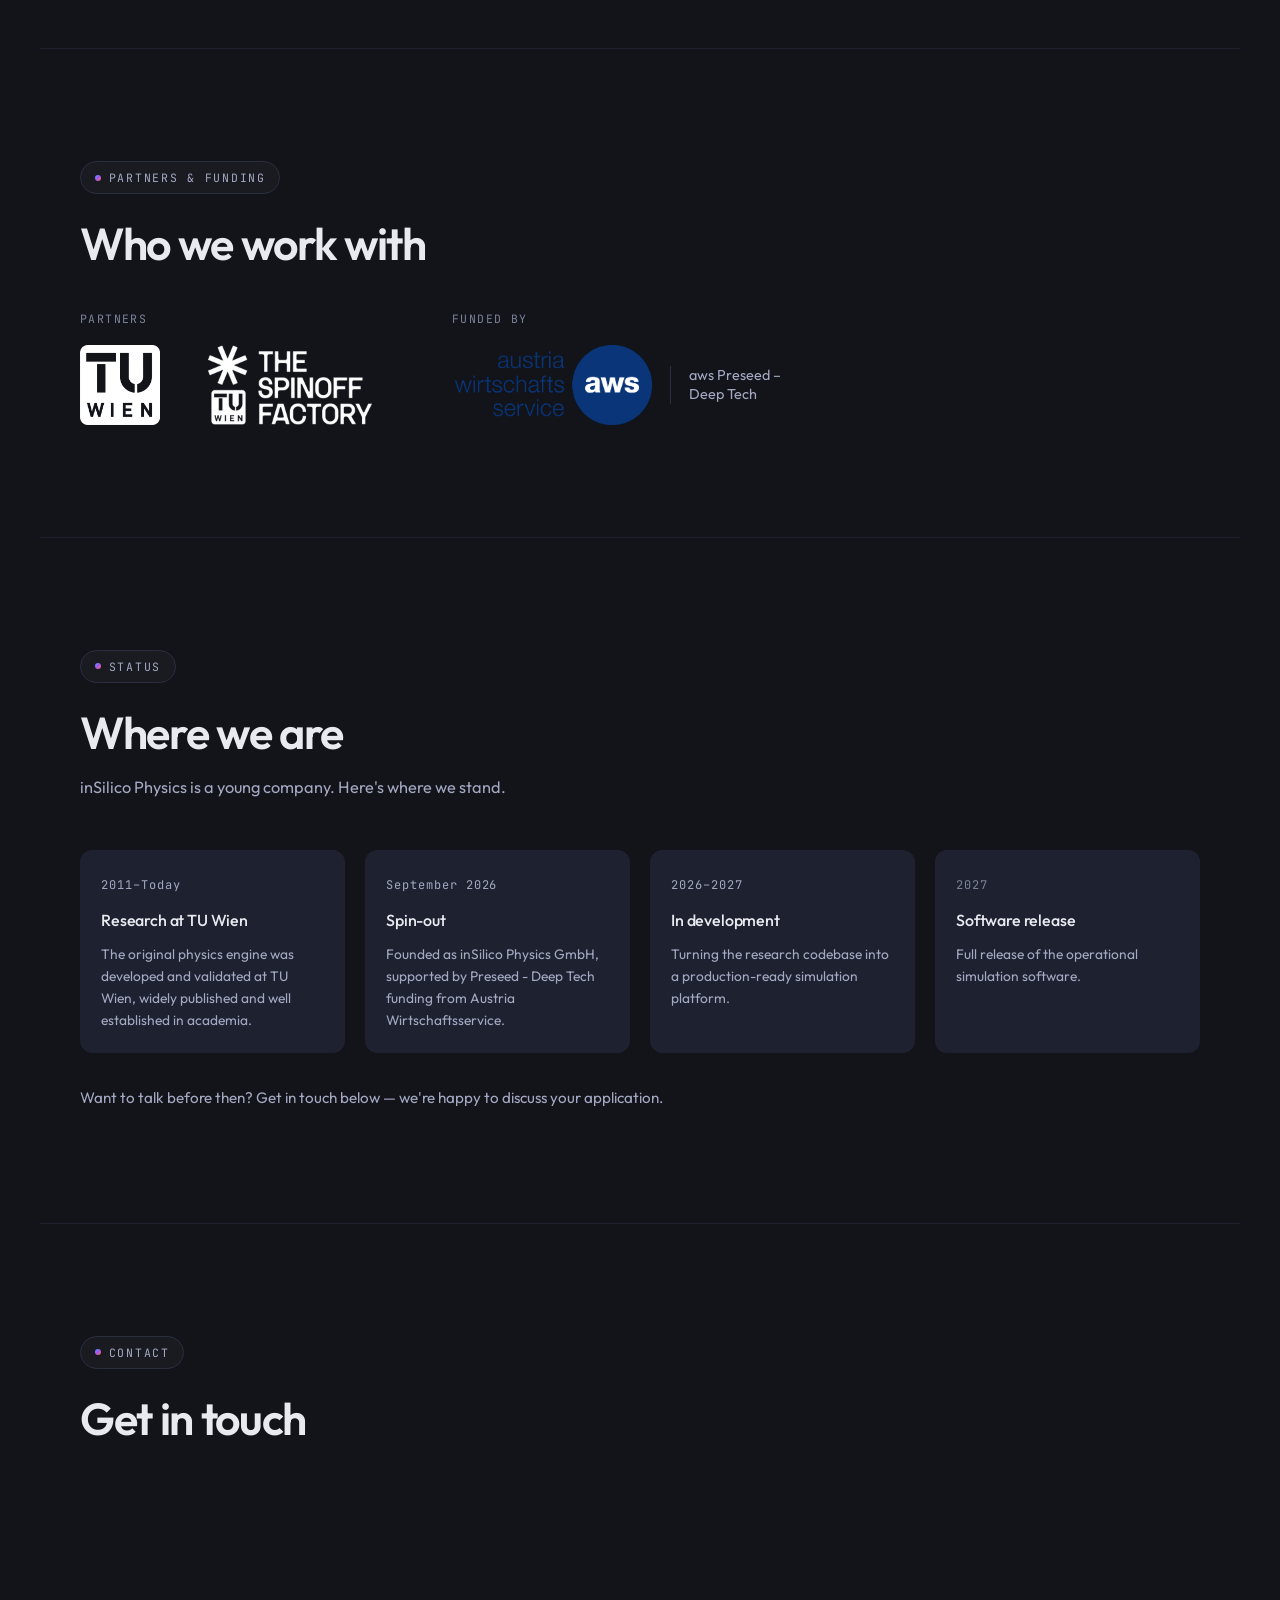
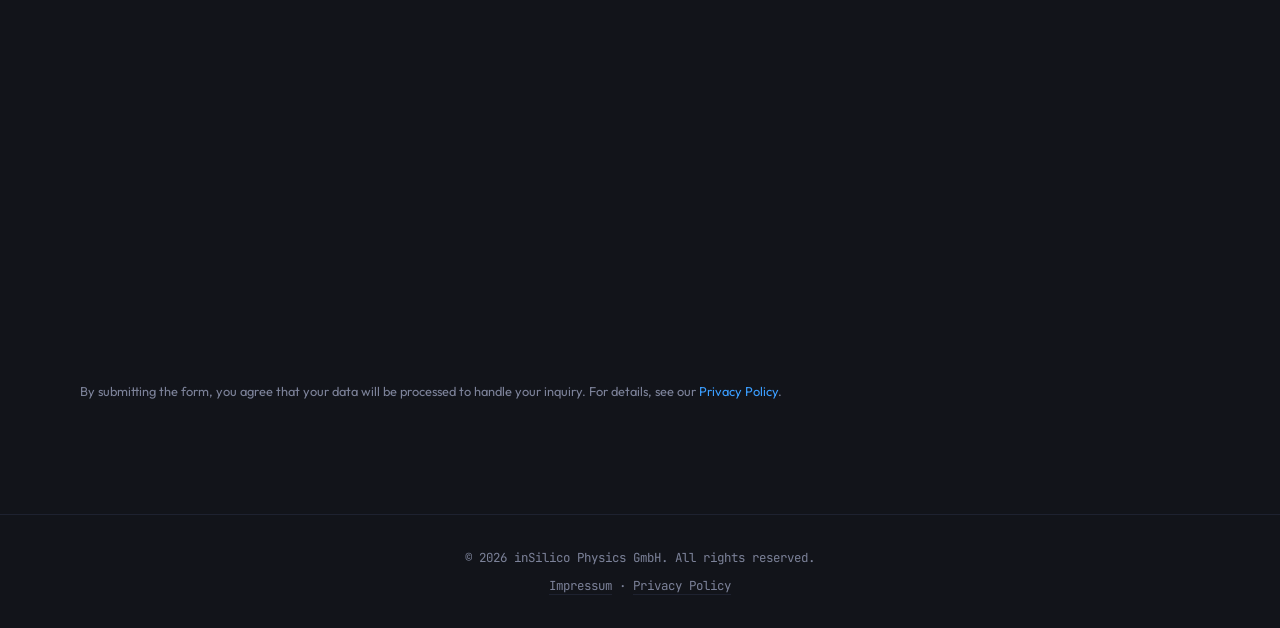
==== commit a6ba91cf: "various updates" ====
--- a/index.html
+++ b/index.html
@@ -11,7 +11,9 @@
   <meta property="og:url" content="https://insilicophysics.com">
   <meta property="og:type" content="website">
   <meta name="twitter:card" content="summary_large_image">
-  <link rel="icon" type="image/png" href="images/logo.png">
+  <link rel="icon" href="images/favicon.ico" sizes="any">
+  <link rel="icon" type="image/png" href="images/favicon-192.png" sizes="192x192">
+  <link rel="apple-touch-icon" href="images/apple-touch-icon.png">
   <link rel="stylesheet" href="style.css">
 </head>
 <body>
@@ -20,9 +22,8 @@
     <div class="nav-inner">
       <a href="#" class="logo">
         <div class="logo-mark">
-          <img src="images/logo.png" alt="inSilico Physics logo">
-        </div>
-        <span class="logo-word">inSilico Physics</span>
+          <img src="images/logo.png" alt="inSilico Physics">
+        </div>
       </a>
       <button class="mobile-toggle" onclick="window.toggleNav(this)" aria-label="Menu" aria-expanded="false" aria-controls="nav-menu">☰</button>
       <ul id="nav-menu">
@@ -39,14 +40,164 @@
   <div class="container">
     <section class="hero" id="hero">
       <div class="grid-bg"></div>
+      <div class="hero-inner">
       <div class="hero-content reveal">
         <div class="section-tag">Multiphysics CFD</div>
-        <h1><span class="gradient-text">Stop Guessing. Start Predicting:</span> A Universal Digital Twin for Laser-Based Manufacturing</h1>
-        <p>High-fidelity multiphysics simulation for laser welding, additive manufacturing, semiconductor fabrication, and beyond. Predict defects, optimize parameters, and accelerate development — before you fire the laser.</p>
+        <h1><span class="gradient-text"><span class="nowrap">Stop Guessing.</span> <span class="nowrap">Start Predicting:</span></span><br>A Universal Digital Twin for <span class="nowrap">Laser-Based</span> Manufacturing</h1>
+        <p>High-fidelity multiphysics simulation for laser welding, additive manufacturing, semiconductor fabrication, and beyond. Predict defects, optimize parameters, and accelerate development —<br><span class="hero-punch">before you fire the laser.</span></p>
         <div class="hero-actions">
           <a href="#contact" class="btn btn-accent">Request a Demo</a>
           <a href="#applications" class="btn btn-outline">See Use Cases →</a>
         </div>
+      </div>
+      <figure class="hero-visual reveal">
+        <picture>
+          <source srcset="images/hero-simulation.webp" type="image/webp">
+          <img src="images/hero-simulation.jpg" width="880" height="1269" alt="Two simulations from the same solver: a keyhole during laser welding of copper with pores forming in the melt pool, and an ablation plume and shock wave expanding above a copper surface after an ultrashort laser pulse">
+        </picture>
+        <span class="scale-bar scale-bar-a" aria-hidden="true"><i></i>1 mm</span>
+        <span class="scale-bar scale-bar-b" aria-hidden="true"><i></i>10 µm</span>
+        <span class="hero-label hero-label-a">Keyhole laser welding of copper · ~16&nbsp;ms</span>
+        <span class="hero-label hero-label-b">Ultrashort-pulse ablation of copper · ~18&nbsp;ns</span>
+      </figure>
+      </div>
+    </section>
+  </div>
+
+  <div class="section-divider"></div>
+
+  <div class="container">
+    <section id="videos">
+      <div class="reveal">
+        <div class="section-tag">Media</div>
+        <h2>See it in action</h2>
+        <p class="section-intro">13 simulations across welding, additive manufacturing and pulsed laser processes. Pick one to play it.</p>
+      </div>
+      <div class="media-filters reveal" role="group" aria-label="Filter videos">
+        <button type="button" class="chip active" data-filter="all">All<span class="chip-n">13</span></button>
+        <button type="button" class="chip" data-filter="welding">Welding<span class="chip-n">2</span></button>
+        <button type="button" class="chip" data-filter="additive">Additive<span class="chip-n">3</span></button>
+        <button type="button" class="chip" data-filter="pulsed">Pulsed processes<span class="chip-n">8</span></button>
+      </div>
+      <div class="media-player reveal">
+        <div class="mp-main">
+          <div class="mp-stage" data-id="1187707051">
+            <img class="mp-poster" src="https://i.vimeocdn.com/video/2218596084-13fa9ae1c547e6df0e520346803019235691b41b7f7a80c32039b29233633a53-d?f=webp&region=us" alt="">
+            <button type="button" class="mp-play" aria-label="Play video"><svg viewBox="0 0 24 24" width="28" height="28" fill="currentColor"><path d="M8 5v14l11-7z"/></svg></button>
+          </div>
+          <div class="mp-caption">
+            <div class="mp-cap-text">
+              <span class="pl-meta mp-meta">Welding · Copper</span>
+              <h3 class="mp-title">Copper laser welding vs. synchrotron X-ray</h3>
+              <p class="mp-desc">Keyhole welding of copper, compared with in-situ synchrotron X-ray imaging at 20,000&nbsp;fps.</p>
+              <div class="mp-extra"></div>
+          <template id="credits-1187707051">
+            <details class="mp-credits">
+              <summary>Contributors</summary>
+              <dl>
+                <dt>Brandenburg University of Technology Cottbus-Senftenberg, Chair of Joining and Welding Technology</dt>
+                <dd>K. Schricker</dd>
+                <dt>Technische Universität Ilmenau, Production Technology Group</dt>
+                <dd>L. Schmidt, C. Diegel, H. Friedmann, M. Seibold, P. Hellwig, F. Fröhlich, J.P. Bergmann</dd>
+                <dt>COHERENT, Hamburg</dt>
+                <dd>F. Nagel, P. Kallage</dd>
+                <dt>ESRF – The European Synchrotron, Grenoble</dt>
+                <dd>A. Rack, H. Requardt, Y. Chen</dd>
+                <dt>RMIT Centre for Additive Manufacturing, RMIT University, Melbourne</dt>
+                <dd>Y. Chen</dd>
+                <dt>Simulation</dt>
+                <dd>Research Unit of Photonic Technologies, TU Wien</dd>
+              </dl>
+            </details>
+          </template>
+            </div>
+            <div class="mp-nav">
+              <button type="button" class="mp-btn" data-step="-1" aria-label="Previous video">&#8592;</button>
+              <span class="mp-count"><span class="mp-idx">1</span> / <span class="mp-total">13</span></span>
+              <button type="button" class="mp-btn" data-step="1" aria-label="Next video">&#8594;</button>
+            </div>
+          </div>
+        </div>
+        <ol class="mp-list">
+          <li data-cat="welding">
+            <a class="pl-item" href="https://vimeo.com/1187707051" data-id="1187707051" data-desc="Keyhole welding of copper, compared with in-situ synchrotron X-ray imaging at 20,000&amp;nbsp;fps." aria-current="true">
+              <span class="pl-thumb"><img src="https://i.vimeocdn.com/video/2218596084-13fa9ae1c547e6df0e520346803019235691b41b7f7a80c32039b29233633a53-d?f=webp&region=us" alt="" loading="lazy" width="160" height="90"></span>
+              <span class="pl-text"><span class="pl-meta">Welding · Copper</span><span class="pl-title">Copper laser welding vs. synchrotron X-ray</span></span>
+            </a>
+          </li>
+          <li data-cat="welding">
+            <a class="pl-item" href="https://vimeo.com/1224939494" data-id="1224939494" data-desc="A continuous-wave laser held stationary on a Ti6Al4V titanium-alloy plate.">
+              <span class="pl-thumb"><img src="https://i.vimeocdn.com/video/2218595740-80d66feeec2fb71888e19a092d8cef30d05968fdbec10aa59b23ebbe4fcc5344-d?f=webp&region=us" alt="" loading="lazy" width="160" height="90"></span>
+              <span class="pl-text"><span class="pl-meta">Welding · Ti6Al4V</span><span class="pl-title">Stationary continuous-wave illumination</span></span>
+            </a>
+          </li>
+          <li data-cat="additive">
+            <a class="pl-item" href="https://vimeo.com/1225239292" data-id="1225239292" data-desc="Several adjacent PBF-LB/M tracks on a nickel superalloy, compared with experimental results (courtesy of AIDIMME).">
+              <span class="pl-thumb"><img src="https://i.vimeocdn.com/video/2218599153-1c460409ed4362a40873c057767148b33fb575918108331427c974ff2ee98dd7-d?f=webp&region=us" alt="" loading="lazy" width="160" height="90"></span>
+              <span class="pl-text"><span class="pl-meta">Additive · Ni-superalloy</span><span class="pl-title">Multi-track powder bed fusion vs. experiment</span></span>
+            </a>
+          </li>
+          <li data-cat="additive">
+            <a class="pl-item" href="https://vimeo.com/1187707443" data-id="1187707443" data-desc="Three layers of ten tracks each, built up in PBF-LB/M on a nickel superalloy.">
+              <span class="pl-thumb"><img src="https://i.vimeocdn.com/video/2218599738-517adf27c5db7d62e9ad56379577404643a70f1c53c61798a0848271f538d583-d?f=webp&region=us" alt="" loading="lazy" width="160" height="90"></span>
+              <span class="pl-text"><span class="pl-meta">Additive · Ni-superalloy</span><span class="pl-title">Multilayer powder bed fusion</span></span>
+            </a>
+          </li>
+          <li data-cat="additive">
+            <a class="pl-item" href="https://vimeo.com/1225239299" data-id="1225239299" data-desc="A single PBF-LB/M track over individually resolved powder particles of a 7xxx-series aluminium alloy.">
+              <span class="pl-thumb"><img src="https://i.vimeocdn.com/video/2218599352-f56584d6d26ca55b36b409d2471ba085fddf9fa0a3562404938be5568ed7d464-d?f=webp&region=us" alt="" loading="lazy" width="160" height="90"></span>
+              <span class="pl-text"><span class="pl-meta">Additive · Al-7xxx</span><span class="pl-title">Single track with resolved powder</span></span>
+            </a>
+          </li>
+          <li data-cat="pulsed">
+            <a class="pl-item" href="https://vimeo.com/1187707423" data-id="1187707423" data-desc="From free-electron generation to hydrodynamic material removal in a transparent dielectric.">
+              <span class="pl-thumb"><img src="https://i.vimeocdn.com/video/2218595361-98c01c6f32a71a366eedb78e3bc7961b58d9fdf1b279f02dcc7af16c1d6a9f4c-d?f=webp&region=us" alt="" loading="lazy" width="160" height="90"></span>
+              <span class="pl-text"><span class="pl-meta">Ablation · Fused silica</span><span class="pl-title">Picosecond ablation of fused silica</span></span>
+            </a>
+          </li>
+          <li data-cat="pulsed">
+            <a class="pl-item" href="https://vimeo.com/1225239236" data-id="1225239236" data-desc="Picosecond multi-pulse ablation using the measured, non-ideal Gaussian intensity distribution.">
+              <span class="pl-thumb"><img src="https://i.vimeocdn.com/video/2218598632-80405b31404ddcff6b24dadab1055dccc8ee7520fd7ec60a511c4b3b35091137-d?f=webp&region=us" alt="" loading="lazy" width="160" height="90"></span>
+              <span class="pl-text"><span class="pl-meta">Ablation · Copper</span><span class="pl-title">Multi-pulse ablation of copper — Gaussian beam</span></span>
+            </a>
+          </li>
+          <li data-cat="pulsed">
+            <a class="pl-item" href="https://vimeo.com/1225239237" data-id="1225239237" data-desc="The same process with a measured, non-ideal annular (ring-shaped) intensity distribution.">
+              <span class="pl-thumb"><img src="https://i.vimeocdn.com/video/2218601136-33d1529c509a5beb2860718d5d152b1d395e120d1f906b790b0a8f59691b1580-d?f=webp&region=us" alt="" loading="lazy" width="160" height="90"></span>
+              <span class="pl-text"><span class="pl-meta">Ablation · Copper</span><span class="pl-title">Multi-pulse ablation of copper — annular beam</span></span>
+            </a>
+          </li>
+          <li data-cat="pulsed">
+            <a class="pl-item" href="https://vimeo.com/1225239238" data-id="1225239238" data-desc="Femtosecond ablation of a multilayer ceramic coating on glass, for long-term data storage.">
+              <span class="pl-thumb"><img src="https://i.vimeocdn.com/video/2218600081-6559e4b9d9344f385f8166e38d144531b665ae1cc792c7fd94a5a16c57c767d2-d?f=webp&region=us" alt="" loading="lazy" width="160" height="90"></span>
+              <span class="pl-text"><span class="pl-meta">Ablation · Ceramic on glass</span><span class="pl-title">Femtosecond ablation for data storage</span></span>
+            </a>
+          </li>
+          <li data-cat="pulsed">
+            <a class="pl-item" href="https://vimeo.com/1225239294" data-id="1225239294" data-desc="355&amp;nbsp;nm, 50&amp;nbsp;ns pulses at 50&amp;nbsp;µJ, 10&amp;nbsp;µm spot, 250&amp;nbsp;kHz, 670&amp;nbsp;mm/s.">
+              <span class="pl-thumb"><img src="https://i.vimeocdn.com/video/2218595569-bb97d1d5321fa8f6775a74253608be3555619fd7384c08ee596a585cb993d268-d?f=webp&region=us" alt="" loading="lazy" width="160" height="90"></span>
+              <span class="pl-text"><span class="pl-meta">Semiconductor · Silicon</span><span class="pl-title">Pulsed laser ablation of a Si wafer</span></span>
+            </a>
+          </li>
+          <li data-cat="pulsed">
+            <a class="pl-item" href="https://vimeo.com/1225281059" data-id="1225281059" data-desc="Laser scribing of a silicon substrate with 355&amp;nbsp;nm pulses at high pulse energy.">
+              <span class="pl-thumb"><img src="https://i.vimeocdn.com/video/2218600255-d973df2ef73ab8e91b833a45d88d3ef0642d12e36b63356ae447e75eb5ba67eb-d?f=webp&region=us" alt="" loading="lazy" width="160" height="90"></span>
+              <span class="pl-text"><span class="pl-meta">Semiconductor · Silicon</span><span class="pl-title">Si wafer scribing — high power</span></span>
+            </a>
+          </li>
+          <li data-cat="pulsed">
+            <a class="pl-item" href="https://vimeo.com/1225284535" data-id="1225284535" data-desc="355&amp;nbsp;nm, 50&amp;nbsp;ns pulses at 10&amp;nbsp;µJ, 10&amp;nbsp;µm spot, 250&amp;nbsp;kHz, 1670&amp;nbsp;mm/s.">
+              <span class="pl-thumb"><img src="https://i.vimeocdn.com/video/2218585210-fb43d16b34a6e7bfac483f79682dff77ecf98243cee2449c1c416c84372cbd40-d?f=webp&region=us" alt="" loading="lazy" width="160" height="90"></span>
+              <span class="pl-text"><span class="pl-meta">Semiconductor · Silicon</span><span class="pl-title">Si wafer scribing — low power</span></span>
+            </a>
+          </li>
+          <li data-cat="pulsed">
+            <a class="pl-item" href="https://vimeo.com/1225239239" data-id="1225239239" data-desc="Multiple pulses with a top-hat intensity distribution in an aqueous medium.">
+              <span class="pl-thumb"><img src="https://i.vimeocdn.com/video/2218599903-c0c8cb07c027f2e4132adae62d0196ef16e65429c192b3fed9d74486aba7095a-d?f=webp&region=us" alt="" loading="lazy" width="160" height="90"></span>
+              <span class="pl-text"><span class="pl-meta">Medical · Water</span><span class="pl-title">Laser lithotripsy</span></span>
+            </a>
+          </li>
+        </ol>
       </div>
     </section>
   </div>
@@ -57,7 +208,8 @@
     <section id="applications">
       <div class="reveal">
         <div class="section-tag">Applications</div>
-        <h2>Applications</h2>
+        <h2>One solver for laser processing — and beyond</h2>
+        <p class="section-intro">Joining, additive, subtractive and surface processes. Click a process for details.</p>
       </div>
       <div class="app-categories">
 
@@ -67,20 +219,20 @@
             <p>Bringing materials together precisely</p>
           </div>
           <div class="app-sub-list">
-            <div class="app-sub-item">
-              <h4>Laser Welding</h4>
-              <p>Keyhole stability, weld bead geometry, spatter formation, porosity, and hot cracking prediction across joint configurations.</p>
-              <div class="app-tags">
-                <span>Keyhole</span><span>Conduction</span><span>Hybrid</span>
-              </div>
-            </div>
-            <div class="app-sub-item">
-              <h4>Laser Brazing</h4>
-              <p>Filler metal flow, wetting behavior, and joint formation with controlled heat input.</p>
-              <div class="app-tags">
-                <span>Wetting</span><span>Capillary flow</span>
-              </div>
-            </div>
+            <details class="app-sub-item">
+              <summary><h4>Laser Welding</h4><span class="app-toggle" aria-hidden="true">+</span></summary>
+              <div class="app-sub-body">
+                <p>Keyhole stability, weld bead geometry, spatter formation, porosity, and hot cracking prediction across joint configurations.</p>
+                <div class="app-tags"><span>Keyhole</span><span>Conduction</span><span>Hybrid</span></div>
+              </div>
+            </details>
+            <details class="app-sub-item">
+              <summary><h4>Laser Brazing</h4><span class="app-toggle" aria-hidden="true">+</span></summary>
+              <div class="app-sub-body">
+                <p>Filler metal flow, wetting behavior, and joint formation with controlled heat input.</p>
+                <div class="app-tags"><span>Wetting</span><span>Capillary flow</span></div>
+              </div>
+            </details>
           </div>
         </div>
 
@@ -90,20 +242,20 @@
             <p>Building parts layer by layer, defect-free</p>
           </div>
           <div class="app-sub-list">
-            <div class="app-sub-item">
-              <h4>Powder Bed Fusion</h4>
-              <p>Single-track to multi-layer simulations. Optimize scan strategy, predict lack-of-fusion, balling, and solidification cracking.</p>
-              <div class="app-tags">
-                <span>LPBF</span><span>SLM</span><span>Multi-layer</span>
-              </div>
-            </div>
-            <div class="app-sub-item">
-              <h4>Directed Energy Deposition</h4>
-              <p>Powder and wire-fed DED with coupled particle dynamics, catch efficiency, and clad geometry prediction.</p>
-              <div class="app-tags">
-                <span>L-DED</span><span>Wire-DED</span><span>Cladding</span>
-              </div>
-            </div>
+            <details class="app-sub-item">
+              <summary><h4>Powder Bed Fusion</h4><span class="app-toggle" aria-hidden="true">+</span></summary>
+              <div class="app-sub-body">
+                <p>Single-track to multi-layer simulations. Optimize scan strategy, predict lack-of-fusion, balling, and solidification cracking.</p>
+                <div class="app-tags"><span>LPBF</span><span>SLM</span><span>Multi-layer</span></div>
+              </div>
+            </details>
+            <details class="app-sub-item">
+              <summary><h4>Directed Energy Deposition</h4><span class="app-toggle" aria-hidden="true">+</span></summary>
+              <div class="app-sub-body">
+                <p>Powder and wire-fed DED with coupled particle dynamics, catch efficiency, and clad geometry prediction.</p>
+                <div class="app-tags"><span>L-DED</span><span>Wire-DED</span><span>Cladding</span></div>
+              </div>
+            </details>
           </div>
         </div>
 
@@ -113,27 +265,34 @@
             <p>Precise material removal at every scale</p>
           </div>
           <div class="app-sub-list">
-            <div class="app-sub-item">
-              <h4>Laser Cutting</h4>
-              <p>Kerf geometry, melt ejection, assist gas interaction, and heat-affected zone prediction.</p>
-              <div class="app-tags">
-                <span>Remote cutting</span><span>Fusion cutting</span>
-              </div>
-            </div>
-            <div class="app-sub-item">
-              <h4>Laser Drilling</h4>
-              <p>Percussion and trepanning drilling up to high-aspect-ratio hole formation from cw to ultrashort pulse bursts.</p>
-              <div class="app-tags">
-                <span>Percussion</span><span>Trepanning</span><span>Micro-vias</span>
-              </div>
-            </div>
-            <div class="app-sub-item">
-              <h4>Laser Ablation</h4>
-              <p>Surface structuring and material removal from CW to femtosecond timescales on metals, semiconductors and dielectrics.</p>
-              <div class="app-tags">
-                <span>USP</span><span>Surface texturing</span><span>Thin film</span>
-              </div>
-            </div>
+            <details class="app-sub-item">
+              <summary><h4>Laser Cutting</h4><span class="app-toggle" aria-hidden="true">+</span></summary>
+              <div class="app-sub-body">
+                <p>Kerf geometry, melt ejection, assist gas interaction, and heat-affected zone prediction.</p>
+                <div class="app-tags"><span>Remote cutting</span><span>Fusion cutting</span></div>
+              </div>
+            </details>
+            <details class="app-sub-item">
+              <summary><h4>Water-Jet-Guided Laser Cutting</h4><span class="app-toggle" aria-hidden="true">+</span></summary>
+              <div class="app-sub-body">
+                <p>Laser light guided by total internal reflection inside a thin water jet. Jet flow, beam guidance, material removal and cooling, coupled in one model.</p>
+                <div class="app-tags"><span>WJGL</span><span>Total internal reflection</span><span>Cooling</span></div>
+              </div>
+            </details>
+            <details class="app-sub-item">
+              <summary><h4>Laser Drilling</h4><span class="app-toggle" aria-hidden="true">+</span></summary>
+              <div class="app-sub-body">
+                <p>Percussion and trepanning drilling up to high-aspect-ratio hole formation from cw to ultrashort pulse bursts.</p>
+                <div class="app-tags"><span>Percussion</span><span>Trepanning</span><span>Micro-vias</span></div>
+              </div>
+            </details>
+            <details class="app-sub-item">
+              <summary><h4>Laser Ablation</h4><span class="app-toggle" aria-hidden="true">+</span></summary>
+              <div class="app-sub-body">
+                <p>Surface structuring and material removal from CW to femtosecond timescales on metals, semiconductors and dielectrics.</p>
+                <div class="app-tags"><span>USP</span><span>Surface texturing</span><span>Thin film</span></div>
+              </div>
+            </details>
           </div>
         </div>
 
@@ -143,27 +302,27 @@
             <p>Modifying surface properties without bulk removal</p>
           </div>
           <div class="app-sub-list">
-            <div class="app-sub-item">
-              <h4>Laser Polishing</h4>
-              <p>Surface remelting for roughness reduction and finish improvement on metallic and glass components.</p>
-              <div class="app-tags">
-                <span>Remelting</span><span>Roughness</span>
-              </div>
-            </div>
-            <div class="app-sub-item">
-              <h4>Laser Hardening</h4>
-              <p>Localized heat treatment for wear resistance through controlled martensitic transformation.</p>
-              <div class="app-tags">
-                <span>Phase transformation</span><span>Heat treatment</span>
-              </div>
-            </div>
-            <div class="app-sub-item">
-              <h4>Laser Cleaning</h4>
-              <p>Contaminant and coating removal through controlled ablation without substrate damage.</p>
-              <div class="app-tags">
-                <span>Decoating</span><span>Derusting</span>
-              </div>
-            </div>
+            <details class="app-sub-item">
+              <summary><h4>Laser Polishing</h4><span class="app-toggle" aria-hidden="true">+</span></summary>
+              <div class="app-sub-body">
+                <p>Surface remelting for roughness reduction and finish improvement on metallic and glass components.</p>
+                <div class="app-tags"><span>Remelting</span><span>Roughness</span></div>
+              </div>
+            </details>
+            <details class="app-sub-item">
+              <summary><h4>Laser Hardening</h4><span class="app-toggle" aria-hidden="true">+</span></summary>
+              <div class="app-sub-body">
+                <p>Localized heat treatment for wear resistance through controlled martensitic transformation.</p>
+                <div class="app-tags"><span>Phase transformation</span><span>Heat treatment</span></div>
+              </div>
+            </details>
+            <details class="app-sub-item">
+              <summary><h4>Laser Cleaning</h4><span class="app-toggle" aria-hidden="true">+</span></summary>
+              <div class="app-sub-body">
+                <p>Contaminant and coating removal through controlled ablation without substrate damage.</p>
+                <div class="app-tags"><span>Decoating</span><span>Derusting</span></div>
+              </div>
+            </details>
           </div>
         </div>
 
@@ -173,34 +332,20 @@
             <p>The same core physics, applied to any laser–matter interaction and beyond</p>
           </div>
           <div class="app-sub-list">
-            <div class="app-sub-item">
-              <h4>Casting Processes</h4>
-              <p>Melt flow, solidification dynamics, and defect prediction in mold filling and directional solidification.</p>
-              <div class="app-tags">
-                <span>Mold filling</span><span>Solidification</span><span>Shrinkage</span>
-              </div>
-            </div>
-            <div class="app-sub-item">
-              <h4>Laser Lithotripsy</h4>
-              <p>Laser-induced cavitation, bubble dynamics, and stone fragmentation modeling for medical applications.</p>
-              <div class="app-tags">
-                <span>Cavitation</span><span>Bubble dynamics</span><span>Medical</span>
-              </div>
-            </div>
-            <div class="app-sub-item">
-              <h4>Inertial Confinement Fusion</h4>
-              <p>Laser–target interaction, plasma formation, and implosion dynamics at extreme energy densities.</p>
-              <div class="app-tags">
-                <span>Plasma</span><span>Implosion</span><span>High energy density</span>
-              </div>
-            </div>
-            <div class="app-sub-item">
-              <h4>Your Process</h4>
-              <p>If it involves one or more phase changes, energy sources and/or compressible fluid flow, our framework can model it. Get in touch to discuss your application.</p>
-              <div class="app-tags">
-                <span>Custom</span><span>R&D</span>
-              </div>
-            </div>
+            <details class="app-sub-item">
+              <summary><h4>Laser Lithotripsy</h4><span class="app-toggle" aria-hidden="true">+</span></summary>
+              <div class="app-sub-body">
+                <p>Laser-induced cavitation, bubble dynamics, and stone fragmentation modeling for medical applications.</p>
+                <div class="app-tags"><span>Cavitation</span><span>Bubble dynamics</span><span>Medical</span></div>
+              </div>
+            </details>
+            <details class="app-sub-item">
+              <summary><h4>Your Process</h4><span class="app-toggle" aria-hidden="true">+</span></summary>
+              <div class="app-sub-body">
+                <p>If it involves one or more phase changes, energy sources and/or compressible fluid flow, our framework can model it, from casting and mold filling to laser-driven inertial confinement fusion. Get in touch to discuss your application.</p>
+                <div class="app-tags"><span>Custom</span><span>Casting</span><span>Fusion</span><span>R&amp;D</span></div>
+              </div>
+            </details>
           </div>
         </div>
 
@@ -215,7 +360,7 @@
       <div class="reveal">
         <div class="section-tag">Technology</div>
         <h2>Simulation engine</h2>
-        <p style="color: var(--fg-muted); max-width: 1000px; font-size: 1.05rem;">One solver, fully coupled — from the light source through the material response, with no simplifications in between.</p>
+        <p class="section-intro">One solver, fully coupled — from the light source through the material response, with no simplifications in between.</p>
       </div>
       <div class="cap-grid">
 
@@ -231,7 +376,7 @@
           </div>
           <h3>Compressible Fluid Dynamics</h3>
           <p>Navier–Stokes solver for compressible multiphase flow including all condensed and gaseous phases with multi-material capabilities.</p>
-          <span class="cap-tag">Navier–Stokes · MOF · Multiphase</span>
+          <div class="cap-tags"><span>Navier–Stokes</span><span>MOF</span><span>Multiphase</span></div>
         </div>
 
         <div class="cap-card reveal">
@@ -242,7 +387,7 @@
           </div>
           <h3>Phase Transition</h3>
           <p>Fully coupled melting, solidification, vaporization, and ionization with temperature-dependent thermophysical properties and interface tracking across all phase boundaries.</p>
-          <span class="cap-tag">Solid · Liquid · Gas · Plasma</span>
+          <div class="cap-tags"><span>Solid</span><span>Liquid</span><span>Gas</span><span>Plasma</span></div>
         </div>
 
         <div class="cap-card reveal">
@@ -253,7 +398,7 @@
           </div>
           <h3>Heat Transport</h3>
           <p>Convective and diffusive heat transfer and volumetric energy source. Implicit treatment of latent heat of fusion, vaporization and ionization.</p>
-          <span class="cap-tag">Convection · Diffusion · Enthalpy</span>
+          <div class="cap-tags"><span>Convection</span><span>Diffusion</span><span>Enthalpy</span></div>
         </div>
 
         <div class="cap-card reveal">
@@ -264,7 +409,7 @@
           </div>
           <h3>Beam Propagation</h3>
           <p>Caustic-aware beam propagation, transmission, absorption, reflection, and refraction on continuum grids and GPU-accelerated ray-tracing starting from every imaginable beam shape.</p>
-          <span class="cap-tag">Ray-tracing · Fresnel · Beam-shaping</span>
+          <div class="cap-tags"><span>Ray-tracing</span><span>Fresnel</span><span>Beam-shaping</span></div>
         </div>
 
         <div class="cap-card reveal">
@@ -275,7 +420,7 @@
           </div>
           <h3>Surface Tension</h3>
           <p>Full implicit treatment of surface tension across all phases, Marangoni-driven convection, and capillary forces</p>
-          <span class="cap-tag">Marangoni · Wetting behavior · Capillary</span>
+          <div class="cap-tags"><span>Marangoni</span><span>Wetting behavior</span><span>Capillary</span></div>
         </div>
 
         <div class="cap-card reveal">
@@ -286,7 +431,7 @@
           </div>
           <h3>Implicit Pressure Treatment</h3>
           <p>Non-phenomenological recoil pressure with full implicit coupling of gaseous phases. No artificial pressure boundary conditions — the vapor dynamics emerge directly from first-principles thermodynamics.</p>
-          <span class="cap-tag">Non-phenomenological · First-principles</span>
+          <div class="cap-tags"><span>Non-phenomenological</span><span>First-principles</span></div>
         </div>
 
       </div>
@@ -295,45 +440,6 @@
 
   <div class="section-divider"></div>
 
-  <div class="container">
-    <section id="videos">
-      <div class="reveal">
-        <div class="section-tag">Media</div>
-        <h2>See it in action</h2>
-      </div>
-      <div class="video-grid">
-        <div class="video-card reveal">
-          <div class="embed-wrap">
-            <iframe src="https://player.vimeo.com/video/1187707051?autoplay=1&loop=1&muted=1&background=1&dnt=1" loading="lazy" allowfullscreen title="Copper Laser Welding — Simulation vs. Synchrotron X-ray at 20,000 fps"></iframe>
-          </div>
-          <div class="video-meta">
-            <h3>Copper Laser Welding</h3>
-            <p>Simulation vs. Synchrotron X-ray at 20,000 fps</p>
-          </div>
-        </div>
-        <div class="video-card reveal">
-          <div class="embed-wrap">
-            <iframe src="https://player.vimeo.com/video/1187707443?autoplay=1&loop=1&muted=1&background=1&dnt=1" loading="lazy" allowfullscreen title="Multilayer Powder Bed Fusion — Simulated from First Principles"></iframe>
-          </div>
-          <div class="video-meta">
-            <h3>Multilayer Powder Bed Fusion</h3>
-            <p>Simulated from First Principles</p>
-          </div>
-        </div>
-        <div class="video-card reveal">
-          <div class="embed-wrap">
-            <iframe src="https://player.vimeo.com/video/1187707423?autoplay=1&loop=1&muted=1&background=1&dnt=1" loading="lazy" allowfullscreen title="Picosecond Laser Ablation of Fused Silica — From Free Electrons to Hydrodynamic Removal"></iframe>
-          </div>
-          <div class="video-meta">
-            <h3>Picosecond Laser Ablation of Fused Silica</h3>
-            <p>From Free Electrons to Hydrodynamic Removal</p>
-          </div>
-        </div>
-      </div>
-    </section>
-  </div>
-
-  <div class="section-divider"></div>
 
   <div class="container">
     <section id="team">
@@ -433,10 +539,11 @@
       </div>
       <ul class="pub-list">
 
-        <li class="pub-item reveal">
+        <li class="pub-item pub-featured reveal">
           <button type="button" class="pub-header" onclick="this.parentElement.classList.toggle('open'); this.setAttribute('aria-expanded', this.parentElement.classList.contains('open'))" aria-expanded="false">
             <span class="pub-year">2025</span>
             <div>
+              <span class="pub-badge">Overview paper</span>
               <div class="pub-title">Universal Numerical Simulation Model for Laser Material Processing</div>
               <div class="pub-description">The full methodology behind the simulation framework</div>
             </div>
@@ -452,6 +559,23 @@
 
         <li class="pub-item reveal">
           <button type="button" class="pub-header" onclick="this.parentElement.classList.toggle('open'); this.setAttribute('aria-expanded', this.parentElement.classList.contains('open'))" aria-expanded="false">
+            <span class="pub-year">2026</span>
+            <div>
+              <div class="pub-title">Ultrashort pulse laser ablation of dielectrics: Bridging the "bandgap" from free electron generation to hydrodynamic ablation</div>
+              <div class="pub-description">From free electron generation to hydrodynamic ablation in glass</div>
+            </div>
+            <span class="pub-toggle">+</span>
+          </button>
+          <div class="pub-body">
+            <div class="pub-body-inner">
+              <p class="pub-abstract">This work bridges the gap between ultrafast electronic excitation and macroscopic material removal in dielectric materials. A comprehensive simulation framework couples free electron generation via multiphoton and avalanche ionization with the subsequent hydrodynamic response of the material, capturing the full chain of events from initial laser absorption through to ablation crater formation. The model is validated against experimental ablation data for glass substrates processed with femtosecond laser pulses.</p>
+              <a href="https://pubs.aip.org/lia/jla/article/38/2/022019/3386560/Ultrashort-pulse-laser-ablation-of-dielectrics" class="pub-link" target="_blank" rel="noopener">Read paper ↗</a>
+            </div>
+          </div>
+        </li>
+
+        <li class="pub-item reveal">
+          <button type="button" class="pub-header" onclick="this.parentElement.classList.toggle('open'); this.setAttribute('aria-expanded', this.parentElement.classList.contains('open'))" aria-expanded="false">
             <span class="pub-year">2025</span>
             <div>
               <div class="pub-title">A critical comparison of one- and two-fluid approaches for the simulation of laser-induced melt pool formation and vaporisation</div>
@@ -486,23 +610,6 @@
 
         <li class="pub-item reveal">
           <button type="button" class="pub-header" onclick="this.parentElement.classList.toggle('open'); this.setAttribute('aria-expanded', this.parentElement.classList.contains('open'))" aria-expanded="false">
-            <span class="pub-year">2026</span>
-            <div>
-              <div class="pub-title">Ultrashort pulse laser ablation of dielectrics: Bridging the "bandgap" from free electron generation to hydrodynamic ablation</div>
-              <div class="pub-description">From free electron generation to hydrodynamic ablation in glass</div>
-            </div>
-            <span class="pub-toggle">+</span>
-          </button>
-          <div class="pub-body">
-            <div class="pub-body-inner">
-              <p class="pub-abstract">This work bridges the gap between ultrafast electronic excitation and macroscopic material removal in dielectric materials. A comprehensive simulation framework couples free electron generation via multiphoton and avalanche ionization with the subsequent hydrodynamic response of the material, capturing the full chain of events from initial laser absorption through to ablation crater formation. The model is validated against experimental ablation data for glass substrates processed with femtosecond laser pulses.</p>
-              <a href="https://pubs.aip.org/lia/jla/article/38/2/022019/3386560/Ultrashort-pulse-laser-ablation-of-dielectrics" class="pub-link" target="_blank" rel="noopener">Read paper ↗</a>
-            </div>
-          </div>
-        </li>
-
-        <li class="pub-item reveal">
-          <button type="button" class="pub-header" onclick="this.parentElement.classList.toggle('open'); this.setAttribute('aria-expanded', this.parentElement.classList.contains('open'))" aria-expanded="false">
             <span class="pub-year">2024</span>
             <div>
               <div class="pub-title">A compressible multiphase Mass-of-Fluid model for the simulation of laser-based manufacturing processes</div>
@@ -612,33 +719,34 @@
   <div class="container">
     <section id="partners" class="partners">
       <div class="reveal">
-        <h2>Partners</h2>
-      </div>
-      <div class="partners-grid reveal">
-        <a href="https://www.tuwien.at" target="_blank" rel="noopener" class="partner-logo">
-          <img src="images/tuwien_logo.png" alt="TU Wien Logo">
-        </a>
-        <a href="https://www.spinoff-factory.at" target="_blank" rel="noopener" class="partner-logo">
-          <img src="images/spinoff_factory_logo.png" alt="Spinoff Factory Logo">
-        </a>
+        <div class="section-tag">Partners &amp; Funding</div>
+        <h2>Who we work with</h2>
+      </div>
+      <div class="partner-groups reveal">
+        <div class="partner-group">
+          <div class="partner-label">Partners</div>
+          <div class="partners-grid">
+            <a href="https://www.tuwien.at" target="_blank" rel="noopener" class="partner-logo">
+              <img src="images/tuwien_logo.png" alt="TU Wien">
+            </a>
+            <a href="https://www.spinoff-factory.at" target="_blank" rel="noopener" class="partner-logo">
+              <img src="images/spinoff_factory_logo.png" alt="Spinoff Factory">
+            </a>
+          </div>
+        </div>
+        <div class="partner-group">
+          <div class="partner-label">Funded by</div>
+          <div class="partners-grid">
+            <a href="https://www.aws.at/en" target="_blank" rel="noopener" class="partner-logo">
+              <img src="images/awsLogo.png" alt="aws – Austria Wirtschaftsservice">
+              <span class="partner-program">aws Preseed –<br>Deep Tech</span>
+            </a>
+          </div>
+        </div>
       </div>
     </section>
   </div>
 
-  <div class="section-divider"></div>
-  
-  <div class="container">
-    <section id="supporters" class="partners">
-      <div class="reveal">
-        <h2>funded by</h2>
-      </div>
-      <div class="partners-grid reveal">
-        <a href="https://www.aws.at/en" target="_blank" rel="noopener" class="partner-logo">
-          <img src="images/awsLogo.png" alt="aws Logo">
-        </a>
-      </div>
-    </section>
-  </div>
 
   <div class="section-divider"></div>
 
@@ -679,7 +787,10 @@
 
   <div class="container">
   <section id="contact">
-  <h2>Get in touch with us:</h2>
+  <div class="reveal">
+    <div class="section-tag">Contact</div>
+    <h2>Get in touch</h2>
+  </div>
   <iframe
     src="https://tally.so/embed/9qb4RY?alignLeft=1&hideTitle=1&transparentBackground=1"
     loading="lazy"
@@ -744,6 +855,73 @@
       }
     };
 
+    // ---- Media player: one active Vimeo embed + playlist ----
+    (function () {
+      const root = document.querySelector('.media-player');
+      if (!root) return;
+      const stage = root.querySelector('.mp-stage');
+      const list = root.querySelector('.mp-list');
+      const links = [...list.querySelectorAll('.pl-item')];
+      const $ = s => root.querySelector(s);
+      let current = 0, started = false;
+      { const t = document.getElementById('credits-' + links[0].dataset.id); if (t) $('.mp-extra').append(t.content.cloneNode(true)); }
+
+      const visible = () => links.filter(a => !a.parentElement.hidden);
+      const src = id => `https://player.vimeo.com/video/${id}?autoplay=1&muted=1&loop=1&dnt=1&title=0&byline=0&portrait=0&color=3b9eff`;
+
+      function embed(id) {
+        stage.innerHTML = `<iframe src="${src(id)}" allow="autoplay; fullscreen; picture-in-picture" allowfullscreen title="${links[current].querySelector('.pl-title').textContent}"></iframe>`;
+        started = true;
+      }
+      function select(i, play) {
+        current = i;
+        const a = links[i];
+        links.forEach(l => l.removeAttribute('aria-current'));
+        a.setAttribute('aria-current', 'true');
+        $('.mp-meta').textContent = a.querySelector('.pl-meta').textContent;
+        $('.mp-title').textContent = a.querySelector('.pl-title').textContent;
+        $('.mp-desc').innerHTML = a.dataset.desc;
+        const extra = $('.mp-extra'), tpl = document.getElementById('credits-' + a.dataset.id);
+        extra.replaceChildren(tpl ? tpl.content.cloneNode(true) : '');
+        const vis = visible();
+        $('.mp-idx').textContent = vis.indexOf(a) + 1;
+        $('.mp-total').textContent = vis.length;
+        stage.dataset.id = a.dataset.id;
+        if (play || started) embed(a.dataset.id);
+        // keep the active item in view inside the list (without scrolling the page)
+        const li = a.parentElement;
+        if (window.matchMedia('(max-width: 860px)').matches) {
+          list.scrollTo({ left: li.offsetLeft - list.offsetLeft - 16, behavior: 'smooth' });
+        } else {
+          list.scrollTo({ top: li.offsetTop - list.offsetTop - 8, behavior: 'smooth' });
+        }
+      }
+
+      links.forEach((a, i) => a.addEventListener('click', e => { e.preventDefault(); select(i, true); }));
+      stage.addEventListener('click', () => { if (!started) embed(stage.dataset.id); });
+      root.querySelectorAll('.mp-btn').forEach(b => b.addEventListener('click', () => {
+        const vis = visible();
+        const k = (vis.indexOf(links[current]) + Number(b.dataset.step) + vis.length) % vis.length;
+        select(links.indexOf(vis[k]), true);
+      }));
+
+      document.querySelectorAll('.media-filters .chip').forEach(chip => chip.addEventListener('click', () => {
+        document.querySelectorAll('.media-filters .chip').forEach(c => c.classList.toggle('active', c === chip));
+        const f = chip.dataset.filter;
+        links.forEach(a => a.parentElement.hidden = !(f === 'all' || a.parentElement.dataset.cat === f));
+        const vis = visible();
+        if (!vis.includes(links[current])) select(links.indexOf(vis[0]), started);
+        else { $('.mp-idx').textContent = vis.indexOf(links[current]) + 1; $('.mp-total').textContent = vis.length; }
+      }));
+
+      // start the first video muted once the section scrolls into view
+      if (!window.matchMedia('(prefers-reduced-motion: reduce)').matches) {
+        new IntersectionObserver((es, o) => {
+          if (es[0].isIntersecting) { if (!started) embed(stage.dataset.id); o.disconnect(); }
+        }, { threshold: 0.4 }).observe(stage);
+      }
+    })();
+
   </script>
 
 </body>
--- a/style.css
+++ b/style.css
@@ -90,7 +90,7 @@
       background: var(--bg-deep);
       color: var(--fg);
       line-height: 1.7;
-      font-weight: 300;
+      font-weight: 400;
       -webkit-font-smoothing: antialiased;
       overflow-x: hidden;
     }
@@ -140,34 +140,24 @@
       gap: 1rem;
     }
     .logo {
-      font-family: var(--sans);
-      font-weight: 600;
-      font-size: clamp(1.15rem, 3.2vw, 1.7rem);
       text-decoration: none;
-      color: var(--fg);
-      letter-spacing: -0.02em;
-      display: flex;
-      align-items: center;
-      gap: clamp(0.5rem, 1.5vw, 0.85rem);
+      display: flex;
+      align-items: center;
       min-width: 0;
       flex-shrink: 1;
     }
+    /* Logo includes the wordmark (~3:1), so size it by height and let the width follow */
     .logo-mark {
-      width: clamp(52px, 9vw, 88px);
-      height: clamp(52px, 9vw, 88px);
-      border-radius: 10px;
-      overflow: hidden;
-      display: flex;
-      align-items: center;
-      justify-content: center;
+      height: clamp(44px, 5.5vw, 72px);
+      display: flex;
+      align-items: center;
       flex-shrink: 0;
     }
     .logo-mark img {
-      width: 100%;
+      display: block;
       height: 100%;
-      object-fit: contain;
-    }
-    .logo-word { white-space: nowrap; }
+      width: auto;
+    }
     nav ul { list-style: none; display: flex; gap: 2rem; align-items: center; }
     nav ul a {
       text-decoration: none;
@@ -197,27 +187,32 @@
       align-items: center;
       gap: 0.5rem;
       font-family: var(--mono);
-      font-size: 0.7rem;
+      font-size: 0.72rem;
       font-weight: 400;
       text-transform: uppercase;
       letter-spacing: 0.15em;
-      color: var(--accent);
+      color: var(--fg-body);
       margin-bottom: 1.5rem;
       padding: 0.35rem 0.85rem;
-      border: 1px solid rgba(59, 158, 255, 0.25);
+      border: 1px solid var(--border-light);
       border-radius: 100px;
-      background: var(--accent-glow);
+      background: rgba(255, 255, 255, 0.03);
     }
     .section-tag::before {
       content: '';
       width: 6px;
       height: 6px;
       border-radius: 50%;
-      background: var(--accent);
+      background: var(--gradient-laser);
+    }
+    .section-intro {
+      color: var(--fg-body);
+      max-width: 1000px;
+      font-size: 1.05rem;
     }
 
     h1 {
-      font-size: clamp(2.2rem, 6vw, 4.0rem);
+      font-size: clamp(1.75rem, 4.2vw, 2.85rem);
       font-weight: 700;
       line-height: 1.08;
       letter-spacing: -0.04em;
@@ -237,8 +232,8 @@
 
     /* HERO */
     .hero {
-      padding-top: 11rem;
-      padding-bottom: 7rem;
+      padding-top: 9.5rem;
+      padding-bottom: 5rem;
       position: relative;
       overflow: hidden;
     }
@@ -252,8 +247,64 @@
       background: radial-gradient(ellipse, rgba(59, 158, 255, 0.06) 0%, rgba(168, 85, 247, 0.03) 40%, transparent 70%);
       pointer-events: none;
     }
-    .hero-content { max-width: 800px; position: relative; z-index: 1; }
+    .hero-inner {
+      position: relative;
+      z-index: 1;
+      display: grid;
+      grid-template-columns: minmax(0, 1.25fr) minmax(0, 0.75fr);
+      gap: 3rem;
+      align-items: center;
+    }
+    .hero-content { max-width: 680px; }
+    .hero-visual {
+      margin: 0;
+      position: relative;
+      justify-self: end;
+      width: 100%;
+      max-width: 440px;
+    }
+    .hero-visual img {
+      display: block;
+      width: 100%;
+      height: auto;
+    }
+    .hero-label {
+      position: absolute;
+      left: 6%;
+      font-family: var(--mono);
+      font-size: 0.7rem;
+      letter-spacing: 0.06em;
+      color: var(--fg-body);
+      background: rgba(18, 20, 26, 0.7);
+      padding: 0.2rem 0.55rem;
+      border-radius: 4px;
+      white-space: nowrap;
+    }
+    .hero-label-a { top: 47%; }
+    .hero-label-b { bottom: 3%; }
+    /* scale bars: widths are the real 1 mm / 10 µm as a share of the image width */
+    .scale-bar {
+      position: absolute;
+      left: 6%;
+      font-family: var(--mono);
+      font-size: 0.7rem;
+      letter-spacing: 0.04em;
+      color: var(--fg);
+      text-align: center;
+      line-height: 1;
+    }
+    .scale-bar i {
+      display: block;
+      height: 3px;
+      background: var(--fg);
+      border-radius: 1px;
+      margin-bottom: 0.35rem;
+    }
+    .scale-bar-a { top: 1.4%; width: 28.1%; }
+    .scale-bar-b { top: 55%; width: 16.1%; }
+    .hero-punch { color: var(--fg); }
     .hero h1 { margin-bottom: 1.5rem; }
+    .nowrap { white-space: nowrap; }
     .hero h1 .gradient-text {
       background: var(--gradient-laser);
       -webkit-background-clip: text;
@@ -262,7 +313,7 @@
     }
     .hero p {
       font-size: 1.2rem;
-      color: var(--fg-muted);
+      color: var(--fg-body);
       max-width: 600px;
       margin-bottom: 2.5rem;
       line-height: 1.8;
@@ -322,40 +373,57 @@
     .cap-card {
       background: var(--bg-card);
       padding: 2.5rem;
-      transition: background 0.3s;
       position: relative;
     }
-    .cap-card:hover { background: var(--bg-card-hover); }
     .cap-icon {
       width: 44px;
       height: 44px;
       border-radius: 10px;
-      background: var(--accent-glow);
-      border: 1px solid rgba(59, 158, 255, 0.2);
+      background: rgba(255, 255, 255, 0.04);
+      border: 1px solid var(--border-light);
       display: flex;
       align-items: center;
       justify-content: center;
       margin-bottom: 1.25rem;
       font-size: 1.2rem;
-      color: var(--accent);
-    }
+      color: var(--fg-body);
+    }
+    @supports (background: color-mix(in srgb, red 10%, transparent)) {
+      .cap-icon {
+        background: color-mix(in srgb, currentColor 12%, transparent);
+        border-color: color-mix(in srgb, currentColor 28%, transparent);
+      }
+    }
+    .cap-card:nth-child(1) .cap-icon { color: #3b9eff; }
+    .cap-card:nth-child(2) .cap-icon { color: #6781fc; }
+    .cap-card:nth-child(3) .cap-icon { color: #9264f9; }
+    .cap-card:nth-child(4) .cap-icon { color: #b959d2; }
+    .cap-card:nth-child(5) .cap-icon { color: #dc6287; }
+    .cap-card:nth-child(6) .cap-icon { color: #ff6b3d; }
+    .cap-icon svg [fill="#3b9eff"] { fill: currentColor; }
+    .cap-icon svg [stroke="#3b9eff"],
+    .cap-icon svg[stroke="#3b9eff"] { stroke: currentColor; }
     .cap-card h3 { margin-bottom: 0.6rem; }
     .cap-card p {
       font-size: 0.96rem;
       color: var(--fg-body);
       line-height: 1.7;
     }
-    .cap-tag {
-      display: inline-block;
-      font-family: var(--mono);
-      font-size: 0.68rem;
+    .cap-tags {
+      display: flex;
+      flex-wrap: wrap;
+      gap: 0.4rem;
+      margin-top: 1rem;
+    }
+    .cap-tags span {
+      font-family: var(--mono);
+      font-size: 0.72rem;
       color: var(--fg-muted);
       background: rgba(255,255,255,0.03);
-      border: 1px solid var(--border);
-      padding: 0.2rem 0.6rem;
+      border: 1px solid var(--border-light);
+      padding: 0.15rem 0.55rem;
       border-radius: 4px;
-      margin-top: 1rem;
-      letter-spacing: 0.05em;
+      letter-spacing: 0.03em;
     }
 
     /* APPLICATIONS */
@@ -369,15 +437,18 @@
     .app-category {
       display: flex;
       flex-direction: column;
+      background: var(--bg-card);
+      border: 1px solid var(--border);
+      border-radius: 12px;
+      overflow: hidden;
+      transition: border-color 0.3s, box-shadow 0.3s;
     }
     .app-category:last-child:nth-child(odd) {
       grid-column: 1 / -1;
     }
     .app-category-header {
-      padding: 2rem 2rem 1.25rem;
-      border-bottom: 1px solid var(--border);
+      padding: 1.6rem 1.75rem 1.25rem;
       position: relative;
-      min-height: 140px;
     }
     .app-category:hover {
       border-color: var(--border-light);
@@ -391,33 +462,47 @@
       background: var(--gradient-laser);
     }
     .app-category-header h3 {
-      font-size: 1.4rem;
+      font-size: 1.2rem;
       font-weight: 600;
       text-transform: uppercase;
       letter-spacing: 0.08em;
-      color: var(--accent);
-      margin-bottom: 0.4rem;
+      color: var(--fg);
+      margin-bottom: 0.3rem;
     }
     .app-category-header p {
       font-size: 0.95rem;
       color: var(--fg-body);
       line-height: 1.6;
     }
-    .app-sub-list { padding: 0.5rem 0; }
-    .app-sub-item {
-      padding: 1rem 2rem;
-      border-bottom: 1px solid var(--border);
+    .app-sub-list { margin-top: auto; }
+    .app-sub-item { border-top: 1px solid var(--border-light); }
+    .app-sub-item summary {
+      list-style: none;
+      display: flex;
+      justify-content: space-between;
+      align-items: center;
+      gap: 1rem;
+      padding: 0.85rem 1.75rem;
+      cursor: pointer;
       transition: background 0.2s;
     }
-    .app-sub-item:last-child { border-bottom: none; }
-    .app-sub-item:hover { background: var(--bg-card-hover); }
+    .app-sub-item summary::-webkit-details-marker { display: none; }
+    .app-sub-item summary:hover { background: var(--bg-card-hover); }
     .app-sub-item h4 {
-      font-size: 1.05rem;
+      font-size: 1rem;
       font-weight: 500;
       color: var(--fg);
     }
+    .app-toggle {
+      font-size: 1.15rem;
+      line-height: 1;
+      color: var(--fg-muted);
+      transition: transform 0.3s, color 0.3s;
+    }
+    .app-sub-item[open] .app-toggle { transform: rotate(45deg); color: var(--fg); }
+    .app-sub-body { padding: 0 1.75rem 1.1rem; }
     .app-sub-item p {
-      font-size: 0.9rem;
+      font-size: 0.92rem;
       color: var(--fg-body);
       line-height: 1.6;
     }
@@ -429,7 +514,7 @@
     }
     .app-tags span {
       font-family: var(--mono);
-      font-size: 0.63rem;
+      font-size: 0.72rem;
       color: var(--fg-muted);
       background: rgba(255,255,255,0.03);
       border: 1px solid var(--border);
@@ -437,43 +522,128 @@
       border-radius: 4px;
     }
 
-    /* VIDEOS */
-    .video-grid {
+    /* MEDIA PLAYER */
+    .media-filters {
+      display: flex; flex-wrap: wrap; gap: 0.5rem;
+      margin-top: 2rem;
+    }
+    .chip {
+      font: 500 0.85rem var(--sans);
+      color: var(--fg-muted);
+      background: transparent;
+      border: 1px solid var(--border-light);
+      border-radius: 999px;
+      padding: 0.4rem 0.9rem;
+      cursor: pointer;
+      display: inline-flex; align-items: center; gap: 0.45rem;
+      transition: color .2s, border-color .2s, background .2s;
+    }
+    .chip:hover { color: var(--fg); border-color: var(--fg-dim); }
+    .chip.active { color: var(--fg); background: var(--bg-card); border-color: var(--fg-dim); }
+    .chip-n { font: 0.72rem var(--mono); color: var(--fg-dim); }
+    .chip.active .chip-n { color: var(--fg-muted); }
+
+    .media-player {
       display: grid;
-      grid-template-columns: repeat(auto-fit, minmax(340px, 1fr));
-      gap: 1.5rem;
-      margin-top: 3rem;
-    }
-    .video-card {
+      grid-template-columns: minmax(0, 1fr) 340px;
+      gap: 1.25rem;
+      margin-top: 1.25rem;
+      align-items: start;
+    }
+    .mp-main {
       background: var(--bg-card);
-      border: 1px solid var(--border);
-      border-radius: 12px;
+      border: 1px solid var(--border-light);
+      border-radius: 14px;
       overflow: hidden;
-      transition: all 0.3s;
-    }
-    .video-card:hover {
-      border-color: var(--border-light);
-      box-shadow: 0 8px 40px rgba(0,0,0,0.3);
-    }
-    .video-card .embed-wrap {
+    }
+    .mp-stage {
       position: relative;
-      padding-bottom: 56.25%;
-      height: 0;
-      background: var(--bg);
-    }
-    .video-card iframe {
-      position: absolute;
-      top: 0; left: 0;
+      aspect-ratio: 16 / 9;
+      background: #000;
+      cursor: pointer;
+    }
+    .mp-stage iframe, .mp-poster {
+      position: absolute; inset: 0;
       width: 100%; height: 100%;
-      border: none;
-    }
-    .video-card .video-meta { padding: 1.25rem 1.5rem; }
-    .video-card h3 { font-size: 1rem; margin-bottom: 0.3rem; }
-    .video-card p {
-      font-size: 0.85rem;
-      color: var(--fg-muted);
-      font-family: var(--mono);
-    }
+      border: 0;
+    }
+    .mp-poster { object-fit: contain; }
+    .mp-play {
+      position: absolute; left: 50%; top: 50%;
+      transform: translate(-50%, -50%);
+      width: 68px; height: 68px; border-radius: 50%;
+      border: 1px solid rgba(255,255,255,0.35);
+      background: rgba(18,20,26,0.65);
+      color: #fff;
+      display: grid; place-items: center;
+      cursor: pointer;
+      backdrop-filter: blur(6px);
+      transition: transform .2s, background .2s;
+    }
+    .mp-play svg { margin-left: 3px; }
+    .mp-stage:hover .mp-play { transform: translate(-50%, -50%) scale(1.06); background: rgba(59,158,255,0.85); }
+    .mp-caption {
+      display: flex; justify-content: space-between; align-items: flex-start; gap: 1.5rem;
+      padding: 1.1rem 1.4rem 1.25rem;
+    }
+    .mp-title { font-size: 1.15rem; margin: 0.25rem 0 0.35rem; }
+    .mp-desc { font-size: 0.92rem; color: var(--fg-body); line-height: 1.55; margin: 0; }
+    .mp-credits { margin-top: 0.8rem; font-size: 0.82rem; }
+    .mp-credits summary {
+      cursor: pointer; width: fit-content;
+      font: 0.72rem var(--mono); letter-spacing: 0.04em; text-transform: uppercase;
+      color: var(--fg-muted);
+    }
+    .mp-credits summary:hover { color: var(--fg); }
+    .mp-credits dl { margin: 0.7rem 0 0; display: grid; gap: 0.15rem; }
+    .mp-credits dt { color: var(--fg-muted); margin-top: 0.45rem; }
+    .mp-credits dt:first-child { margin-top: 0; }
+    .mp-credits dd { margin: 0; color: var(--fg); }
+    .mp-nav { display: flex; align-items: center; gap: 0.5rem; flex-shrink: 0; }
+    .mp-btn {
+      width: 36px; height: 36px; border-radius: 50%;
+      border: 1px solid var(--border-light);
+      background: transparent; color: var(--fg);
+      font-size: 1rem; cursor: pointer;
+      transition: border-color .2s, background .2s;
+    }
+    .mp-btn:hover { border-color: var(--accent); background: var(--accent-glow); }
+    .mp-count { font: 0.78rem var(--mono); color: var(--fg-muted); min-width: 3.6em; text-align: center; }
+
+    .mp-list {
+      list-style: none; margin: 0; padding: 0.4rem;
+      background: var(--bg-card);
+      border: 1px solid var(--border-light);
+      border-radius: 14px;
+      overflow-y: auto;
+      align-self: stretch;
+      contain: size;   /* list takes the player's height and scrolls */
+      scrollbar-width: thin;
+      scrollbar-color: var(--border-light) transparent;
+    }
+    .mp-list li[hidden] { display: none; }
+    .pl-item {
+      display: grid; grid-template-columns: 112px 1fr; gap: 0.8rem; align-items: center;
+      padding: 0.5rem; border-radius: 10px;
+      text-decoration: none; color: inherit;
+      border: 1px solid transparent;
+      transition: background .2s, border-color .2s;
+    }
+    .pl-item:hover { background: var(--bg-card-hover); }
+    .pl-item[aria-current="true"] { background: var(--bg-card-hover); border-color: var(--border-light); }
+    .pl-thumb {
+      position: relative; display: block;
+      aspect-ratio: 16 / 9; border-radius: 6px; overflow: hidden; background: #000;
+    }
+    .pl-thumb img { width: 100%; height: 100%; object-fit: cover; display: block; opacity: .85; transition: opacity .2s; }
+    .pl-item:hover .pl-thumb img, .pl-item[aria-current="true"] .pl-thumb img { opacity: 1; }
+    .pl-item[aria-current="true"] .pl-thumb::after {
+      content: ""; position: absolute; inset: 0; border-radius: 6px;
+      box-shadow: inset 0 0 0 2px var(--accent);
+    }
+    .pl-text { display: flex; flex-direction: column; gap: 0.2rem; min-width: 0; }
+    .pl-meta { font: 0.68rem var(--mono); letter-spacing: 0.04em; text-transform: uppercase; color: var(--fg-muted); }
+    .pl-title { font-size: 0.88rem; line-height: 1.3; color: var(--fg); }
 
     /* TEAM */
     .team-grid {
@@ -483,27 +653,20 @@
       margin-top: 3rem;
     }
     .team-card {
-      perspective: 800px;
-      height: 340px;
+      height: 360px;
       cursor: pointer;
     }
     .team-card-inner {
       position: relative;
       width: 100%;
       height: 100%;
-      transition: transform 0.6s ease;
-      transform-style: preserve-3d;
-    }
-    .team-card.flipped .team-card-inner {
-      transform: rotateY(180deg);
     }
     .team-card-front,
     .team-card-back {
       position: absolute;
       inset: 0;
-      backface-visibility: hidden;
-      -webkit-backface-visibility: hidden;
       border-radius: 12px;
+      transition: opacity 0.35s ease, visibility 0.35s;
       border: 1px solid var(--border);
       background: var(--bg-card);
       overflow: hidden;
@@ -520,17 +683,20 @@
       border-color: var(--border-light);
       box-shadow: 0 8px 30px rgba(0,0,0,0.2);
     }
+    /* front/back swap by cross-fade (a 3D flip made the browser render the photos blurry) */
+    .team-card-back { opacity: 0; visibility: hidden; }
+    .team-card.flipped .team-card-back { opacity: 1; visibility: visible; }
+    .team-card.flipped .team-card-front { opacity: 0; visibility: hidden; }
     .team-card-back {
-      transform: rotateY(180deg);
       padding: 2rem;
       display: flex;
       flex-direction: column;
       justify-content: center;
-      border-color: var(--accent);
+      border-color: var(--border-light);
     }
     .team-avatar {
-      width: 100px;
-      height: 100px;
+      width: 148px;
+      height: 148px;
       border-radius: 50%;
       background: linear-gradient(135deg, var(--bg-card-hover), var(--border));
       margin: 0 auto 1.25rem;
@@ -546,8 +712,8 @@
     .team-card-front h3 { font-size: 1.05rem; margin-bottom: 0.2rem; }
     .team-card-front .team-role {
       font-family: var(--mono);
-      font-size: 0.7rem;
-      color: var(--accent);
+      font-size: 0.72rem;
+      color: var(--fg-body);
       letter-spacing: 0.04em;
       margin-bottom: 0.5rem;
     }
@@ -602,7 +768,7 @@
     .status-date {
       font-family: var(--mono);
       font-size: 0.75rem;
-      color: var(--accent);
+      color: var(--fg-body);
       letter-spacing: 0.08em;
       display: block;
       margin-bottom: 0.75rem;
@@ -613,25 +779,41 @@
     .status-item.upcoming .status-date { color: var(--fg-muted); }
 
     /* PARTNERS */
-    .partners { text-align: center; }
+    .partner-groups {
+      display: flex;
+      flex-wrap: wrap;
+      gap: 2rem 5rem;
+      margin-top: 2.5rem;
+    }
+    .partner-label {
+      font-family: var(--mono);
+      font-size: 0.72rem;
+      letter-spacing: 0.12em;
+      text-transform: uppercase;
+      color: var(--fg-muted);
+      margin-bottom: 1rem;
+    }
     .partners-grid {
       display: flex;
-      justify-content: center;
-      align-items: center;
-      gap: 4rem;
-      margin-top: 3rem;
+      align-items: center;
+      gap: 3rem;
       flex-wrap: wrap;
     }
     .partner-logo {
       display: flex;
       align-items: center;
-      justify-content: center;
-      padding: 1.5rem 2rem;
       transition: all 0.3s;
       text-decoration: none;
     }
+    .partner-logo { gap: 1.1rem; }
+    .partner-program {
+      font-size: 0.9rem; line-height: 1.35;
+      color: var(--fg-body);
+      padding-left: 1.1rem;
+      border-left: 1px solid var(--border-light);
+    }
     .partner-logo img {
-      height: 100px;
+      height: 80px;
       width: auto;
       object-fit: contain;
     }
@@ -684,6 +866,28 @@
       flex-shrink: 0;
     }
     .pub-item.open .pub-toggle { transform: rotate(45deg); color: var(--accent); }
+    .pub-featured {
+      border: 1px solid transparent;
+      background: linear-gradient(var(--bg-card), var(--bg-card)) padding-box,
+                  var(--gradient-laser) border-box;
+      margin-bottom: 1.5rem;
+    }
+    .pub-featured .pub-header:hover { background: var(--bg-card-hover); }
+    .pub-featured .pub-title { font-size: 1.15rem; }
+    .pub-featured .pub-year { color: var(--fg-body); }
+    .pub-badge {
+      display: inline-block;
+      font-family: var(--mono);
+      font-size: 0.68rem;
+      letter-spacing: 0.1em;
+      text-transform: uppercase;
+      color: var(--fg);
+      border: 1px solid var(--border-light);
+      background: rgba(255, 255, 255, 0.05);
+      padding: 0.12rem 0.5rem;
+      border-radius: 4px;
+      margin-bottom: 0.45rem;
+    }
     .pub-body {
       max-height: 0;
       overflow: hidden;
@@ -829,14 +1033,14 @@
     /* IMPRESSUM */
     .impressum {
       padding: 4rem 0;
-      font-size: 0.85rem;
+      font-size: 0.95rem;
       color: var(--fg-body);
       line-height: 1.7;
     }
-    .impressum h3 {
+    .impressum h2 {
       color: var(--fg);
-      margin-bottom: 1.5rem;
-      font-size: 1.1rem;
+      font-size: clamp(1.5rem, 2.6vw, 2rem);
+      margin-bottom: 1.75rem;
     }
     .impressum-grid {
       display: grid;
@@ -849,9 +1053,40 @@
     }
     .impressum a:hover { text-decoration: underline; }
     
-    .legal-page .impressum { padding: 2.5rem 0; }
-    
-    #privacy p { margin-bottom: 1rem; }
+    .impressum-grid p + p { margin-top: 1rem; }
+    .impressum strong { color: var(--fg); font-weight: 500; }
+
+    .container.legal-page { padding-top: 8.5rem; }
+    .legal-hero { padding: 1rem 0 3rem; }
+    .legal-title {
+      font-size: clamp(2rem, 4vw, 2.9rem);
+      font-weight: 600;
+      letter-spacing: -0.03em;
+      line-height: 1.15;
+    }
+    .legal-page .impressum { padding: 3rem 0; }
+    .legal-text { max-width: 760px; }          /* comfortable line length for long legal text */
+    .legal-text p { margin-bottom: 1rem; }
+    .legal-text h3 {
+      font-size: 1.1rem;
+      font-weight: 500;
+      color: var(--fg);
+      margin: 2.25rem 0 0.6rem;
+    }
+    .legal-text h2 + h3 { margin-top: 0; }
+    .legal-text h4 {
+      font-size: 0.98rem;
+      font-weight: 500;
+      color: var(--fg);
+      margin: 1.4rem 0 0.4rem;
+    }
+    .legal-text a { overflow-wrap: anywhere; }
+    .legal-updated {
+      margin-top: 2.5rem;
+      font-family: var(--mono);
+      font-size: 0.75rem;
+      color: var(--fg-muted);
+    }
 
     /* FOOTER */
     footer {
@@ -888,7 +1123,7 @@
     }
     .reveal.vis {
       opacity: 1;
-      transform: translateY(0);
+      transform: none;
     }
 
     /* MOBILE */
@@ -905,10 +1140,23 @@
     }
 
     @media (max-width: 960px) {
+      .hero-inner { grid-template-columns: 1fr; gap: 2.5rem; }
+      .hero-visual { justify-self: center; max-width: 420px; }
       .cap-grid { grid-template-columns: 1fr 1fr; }
       .team-grid { grid-template-columns: 1fr 1fr; }
       .app-categories { grid-template-columns: 1fr; }
       .status-timeline { grid-template-columns: 1fr 1fr; }
+      .media-player { grid-template-columns: 1fr; }
+      .mp-list {
+        contain: none; align-self: auto;
+        display: flex; gap: 0.6rem;
+        overflow-x: auto; overflow-y: hidden;
+        scroll-snap-type: x mandatory;
+        background: none; border: 0; padding: 0 0 0.5rem;
+      }
+      .mp-list li { flex: 0 0 210px; scroll-snap-align: start; }
+      .pl-item { grid-template-columns: 1fr; gap: 0.5rem; padding: 0.45rem; background: var(--bg-card); border-color: var(--border); }
+      .pl-item[aria-current="true"] { border-color: var(--border-light); }
     }
     @media (max-width: 860px) {
       .nav-inner { padding: 0.6rem 1.25rem; }
@@ -929,17 +1177,58 @@
         overflow-y: auto;
       }
       nav ul.open { display: flex; }
+      nav ul.nav-simple {
+        display: flex;
+        position: static;
+        flex-direction: row;
+        padding: 0;
+        background: none;
+        border: 0;
+        box-shadow: none;
+        max-height: none;
+      }
+      nav ul.nav-simple li { width: auto; }
       nav ul li { width: 100%; }
       nav ul a { display: block; padding: 0.35rem 0; font-size: 1rem; }
       .nav-cta { display: inline-block !important; }
     }
     @media (max-width: 640px) {
+      .media-filters { flex-wrap: nowrap; overflow-x: auto; margin-right: -1.25rem; padding-right: 1.25rem; scrollbar-width: none; }
+      .chip { flex-shrink: 0; }
+      .mp-caption { flex-direction: column; gap: 0.9rem; padding: 1rem 1.1rem; }
+      .mp-title { font-size: 1.05rem; }
+      .mp-play { width: 56px; height: 56px; }
       .cap-grid { grid-template-columns: 1fr; }
-      .team-grid { grid-template-columns: 1fr 1fr; }
-      .team-card { height: clamp(420px, 80vh, 640px); }
-      .logo { font-size: 1.4rem; gap: 0.4rem; }
-      .logo-mark { width: 88px; height: 88px; }
-      .hero { padding-top: 8rem; padding-bottom: 4rem; }
+      /* team: compact rows on phones; tapping opens the quote below instead of flipping */
+      .team-grid { grid-template-columns: 1fr; gap: 0.75rem; margin-top: 2rem; }
+      .team-card { height: auto; }
+      .team-card-inner { transform: none !important; transition: none; border: 1px solid var(--border); border-radius: 12px; background: var(--bg-card); overflow: hidden; }
+      .team-card.flipped .team-card-inner { border-color: var(--border-light); }
+      .team-card-front, .team-card-back { position: static; border: 0; border-radius: 0; background: none; transform: none; backface-visibility: visible; -webkit-backface-visibility: visible; }
+      .team-card-front {
+        display: grid; grid-template-columns: 88px 1fr auto; grid-template-rows: auto auto;
+        column-gap: 1rem; align-items: center; justify-items: start;
+        padding: 0.9rem 1rem; text-align: left;
+      }
+      .team-card-front:hover { box-shadow: none; }
+      .team-avatar { grid-row: 1 / 3; width: 88px; height: 88px; margin: 0; font-size: 1.3rem; }
+      .team-card-front h3 { grid-column: 2; align-self: end; margin: 0; font-size: 1rem; }
+      .team-card-front .team-role { grid-column: 2; align-self: start; margin: 0.15rem 0 0; }
+      .team-card-front .team-hint { grid-column: 3; grid-row: 1 / 3; margin: 0; font-size: 0; }
+      .team-card-front .team-hint::after { content: "+"; font-size: 1.4rem; color: var(--fg-muted); transition: transform .25s; display: inline-block; }
+      .team-card.flipped .team-hint::after { transform: rotate(45deg); }
+      .team-card-back { display: none; padding: 0 1rem 1.1rem; border-top: 1px solid var(--border); margin: 0 1rem; padding: 0.9rem 0 1.1rem; }
+      .team-card.flipped .team-card-back { display: block; }
+      .team-card-front, .team-card-back, .team-card.flipped .team-card-front, .team-card.flipped .team-card-back { opacity: 1; visibility: visible; transition: none; }
+      .team-card-back h3 { display: none; }
+      .logo-mark { height: 44px; }
+      .hero { padding-top: 7.5rem; padding-bottom: 3rem; }
+      .hero-visual { max-width: 340px; }
+      .hero-label { white-space: normal; max-width: 90%; font-size: 0.62rem; padding: 0.15rem 0.45rem; }
+      .scale-bar { font-size: 0.62rem; }
+      .container.legal-page { padding-top: 6.5rem; }
+      .app-category-header, .app-sub-item summary, .app-sub-body { padding-left: 1.25rem; padding-right: 1.25rem; }
+      .partner-logo img { height: 64px; }
       section { padding: 4rem 0; }
       .container { padding: 0 1.25rem; }
       .pub-header { grid-template-columns: 1fr auto; gap: 0.75rem; }
@@ -948,6 +1237,5 @@
       .contact-row { flex-direction: column; gap: 1.5rem; }
       .form-row { grid-template-columns: 1fr; }
       .impressum-grid { grid-template-columns: 1fr; gap: 1.5rem; }
-      .video-grid { grid-template-columns: 1fr; }
       .status-timeline { grid-template-columns: 1fr !important; }
     }
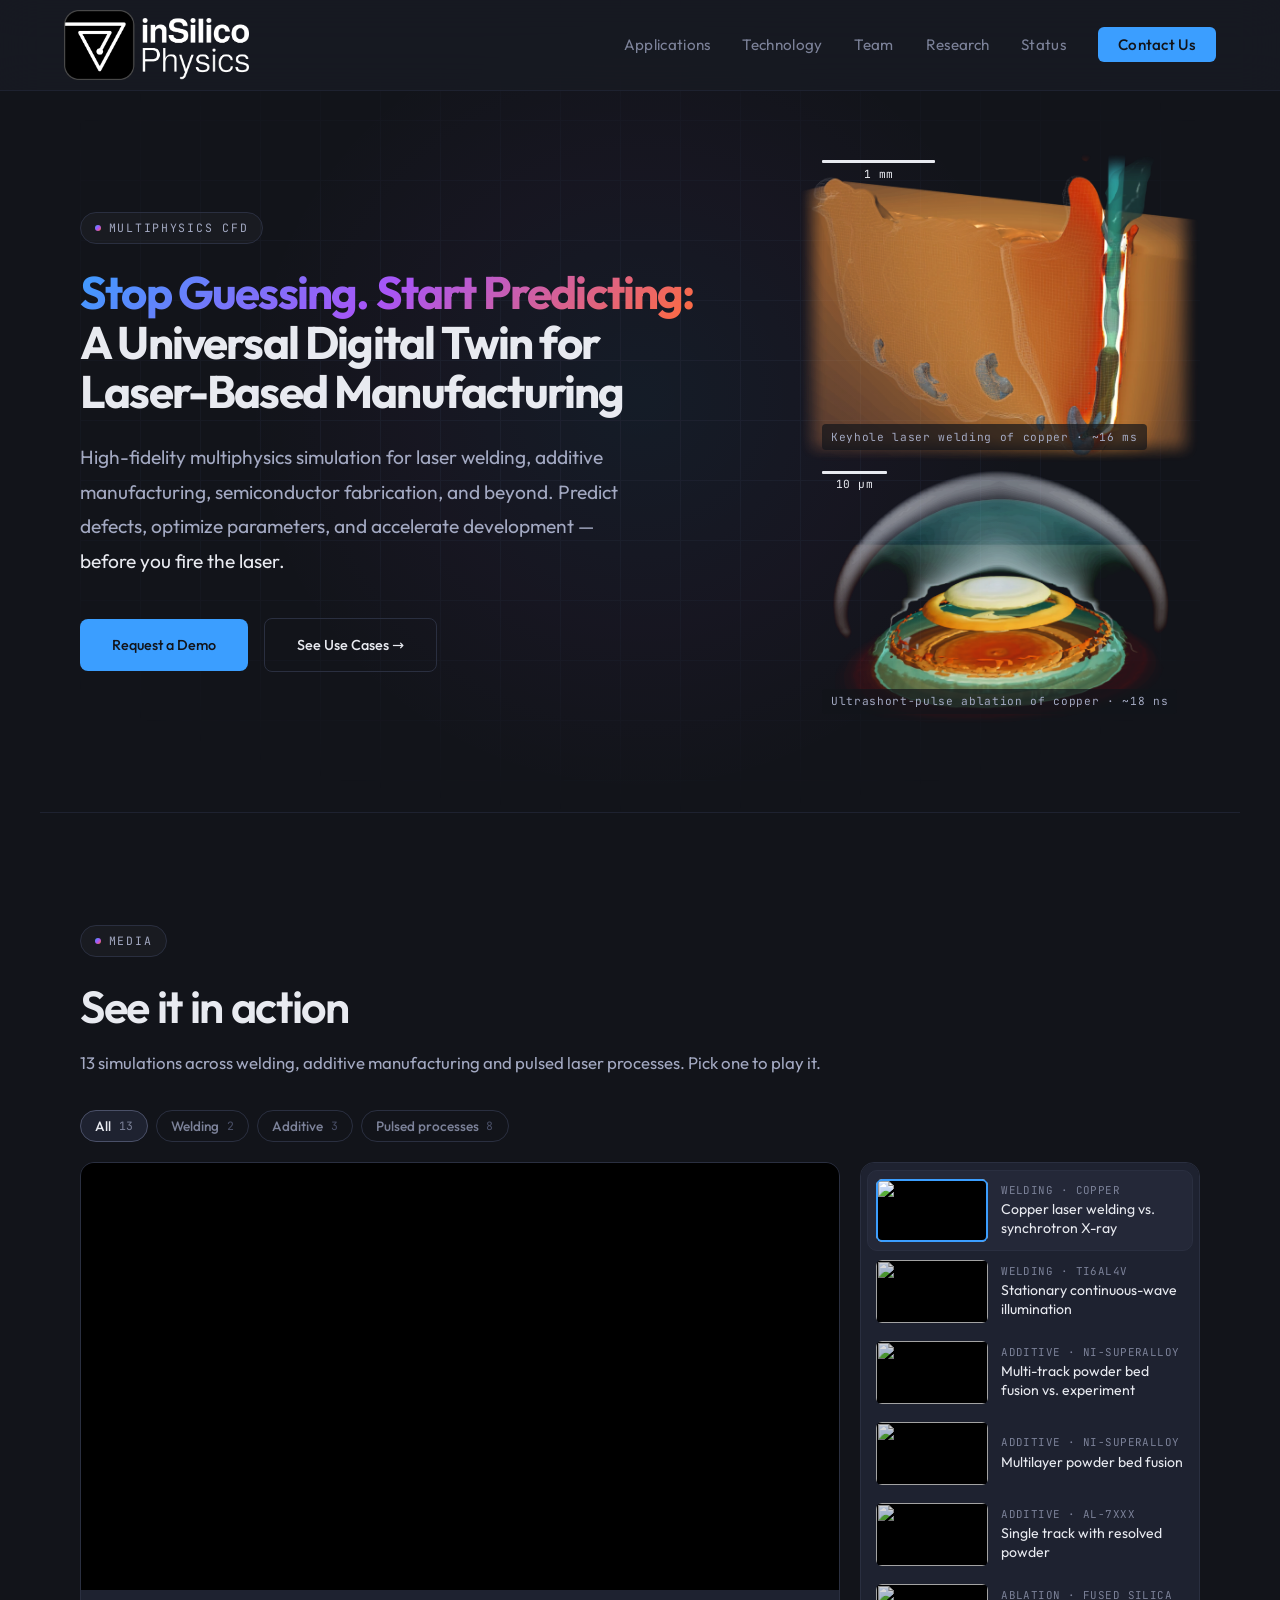
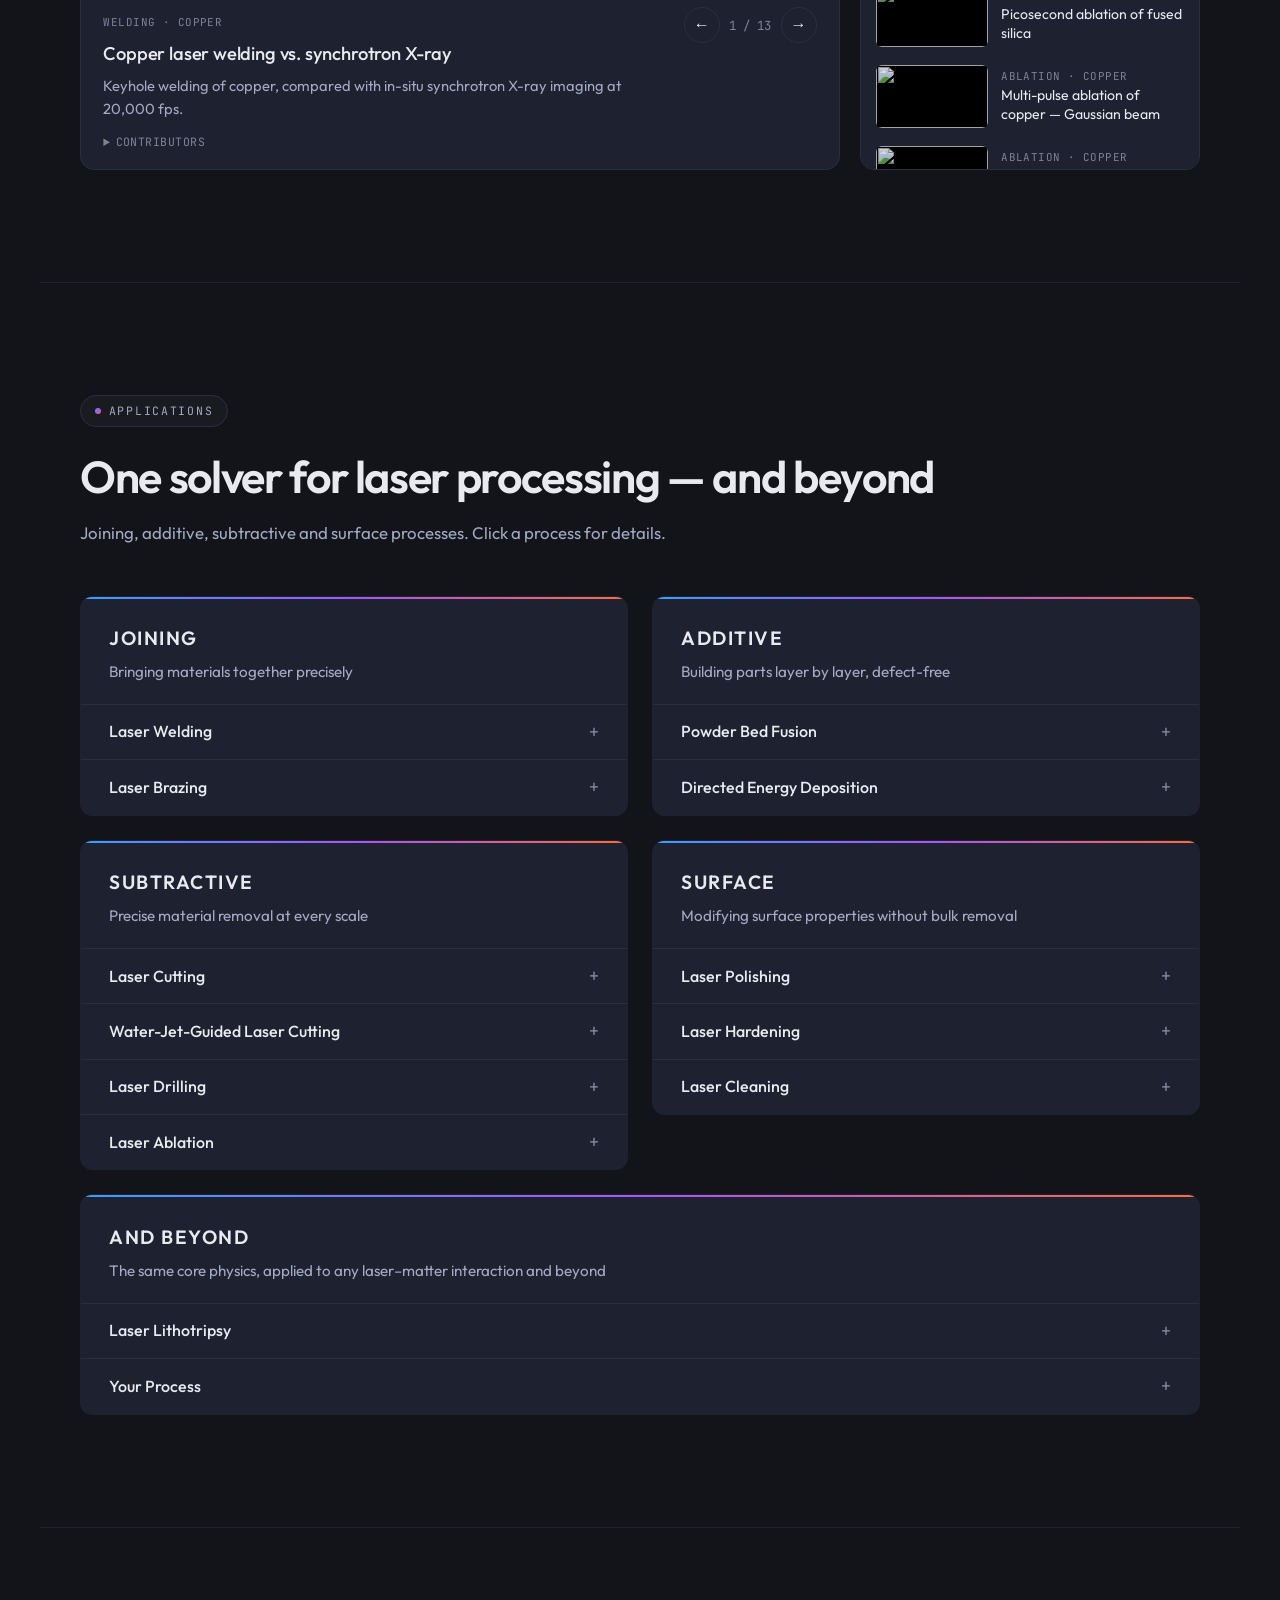
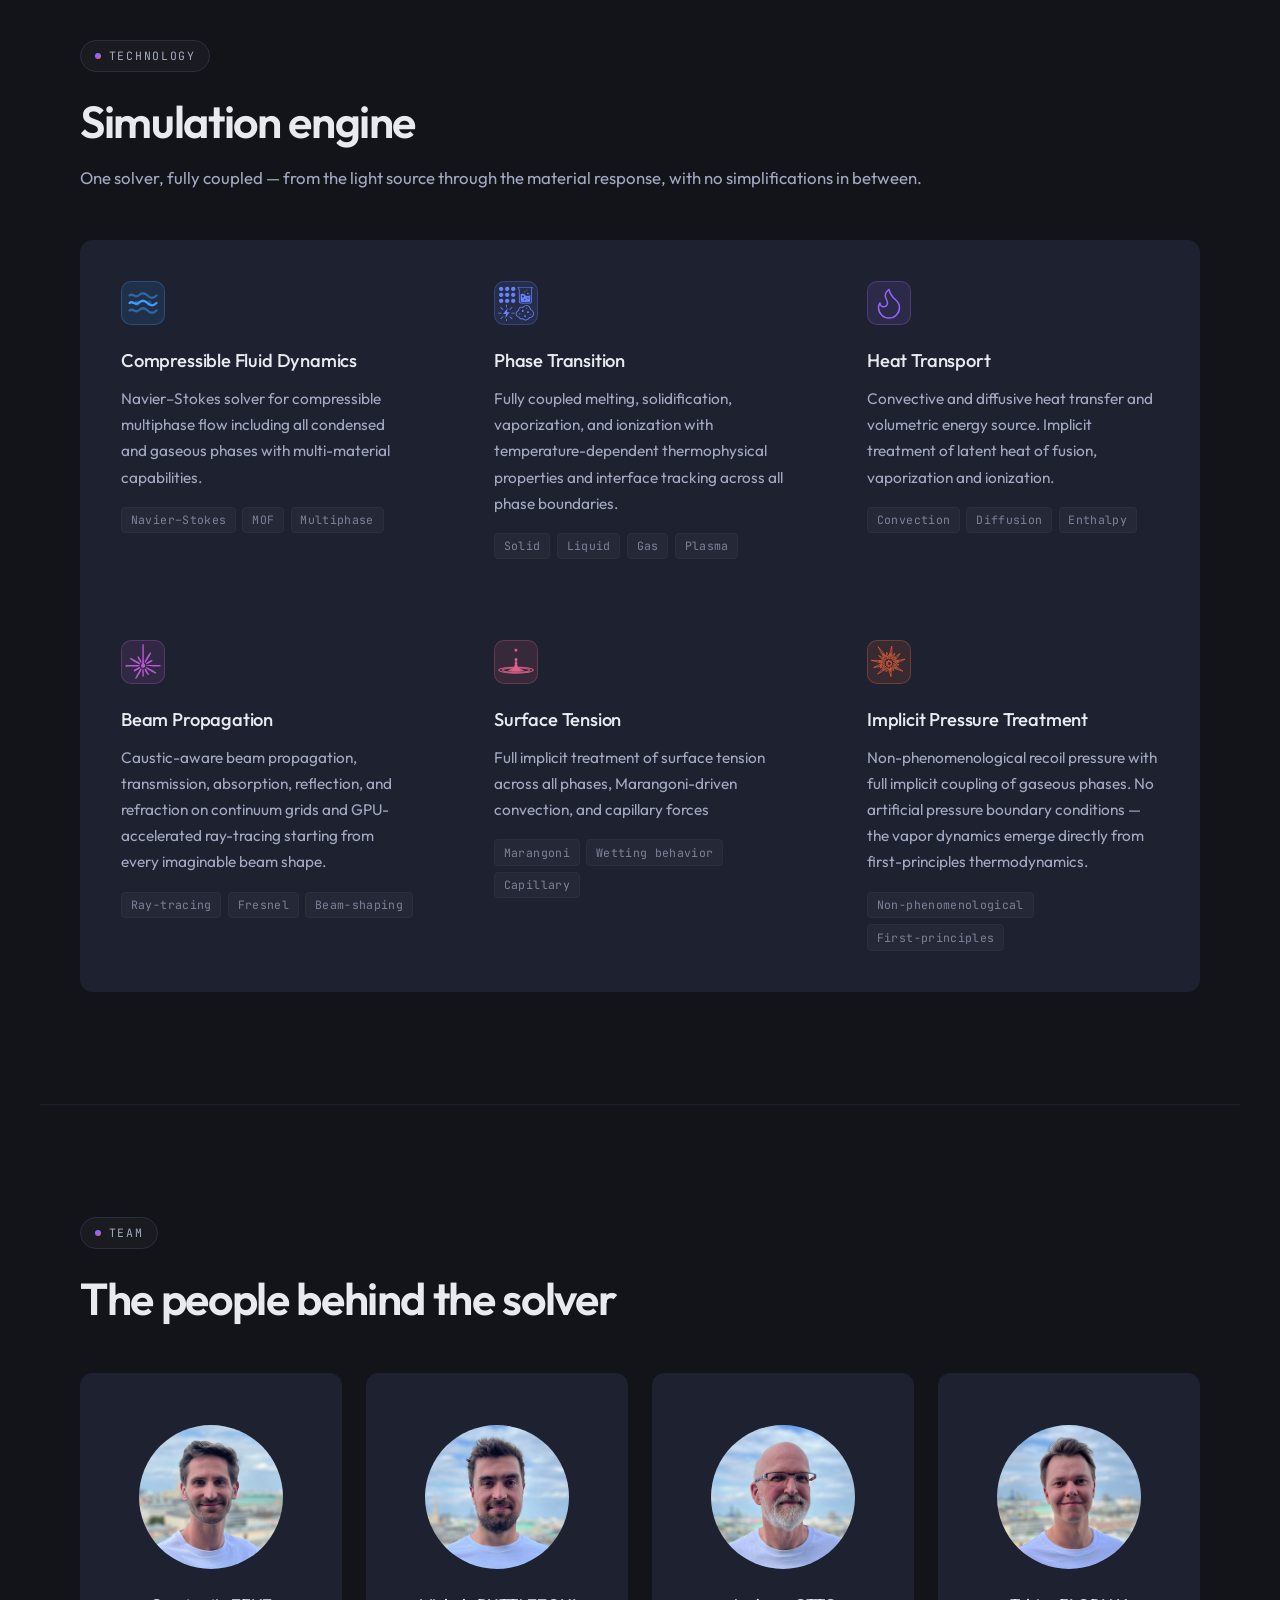
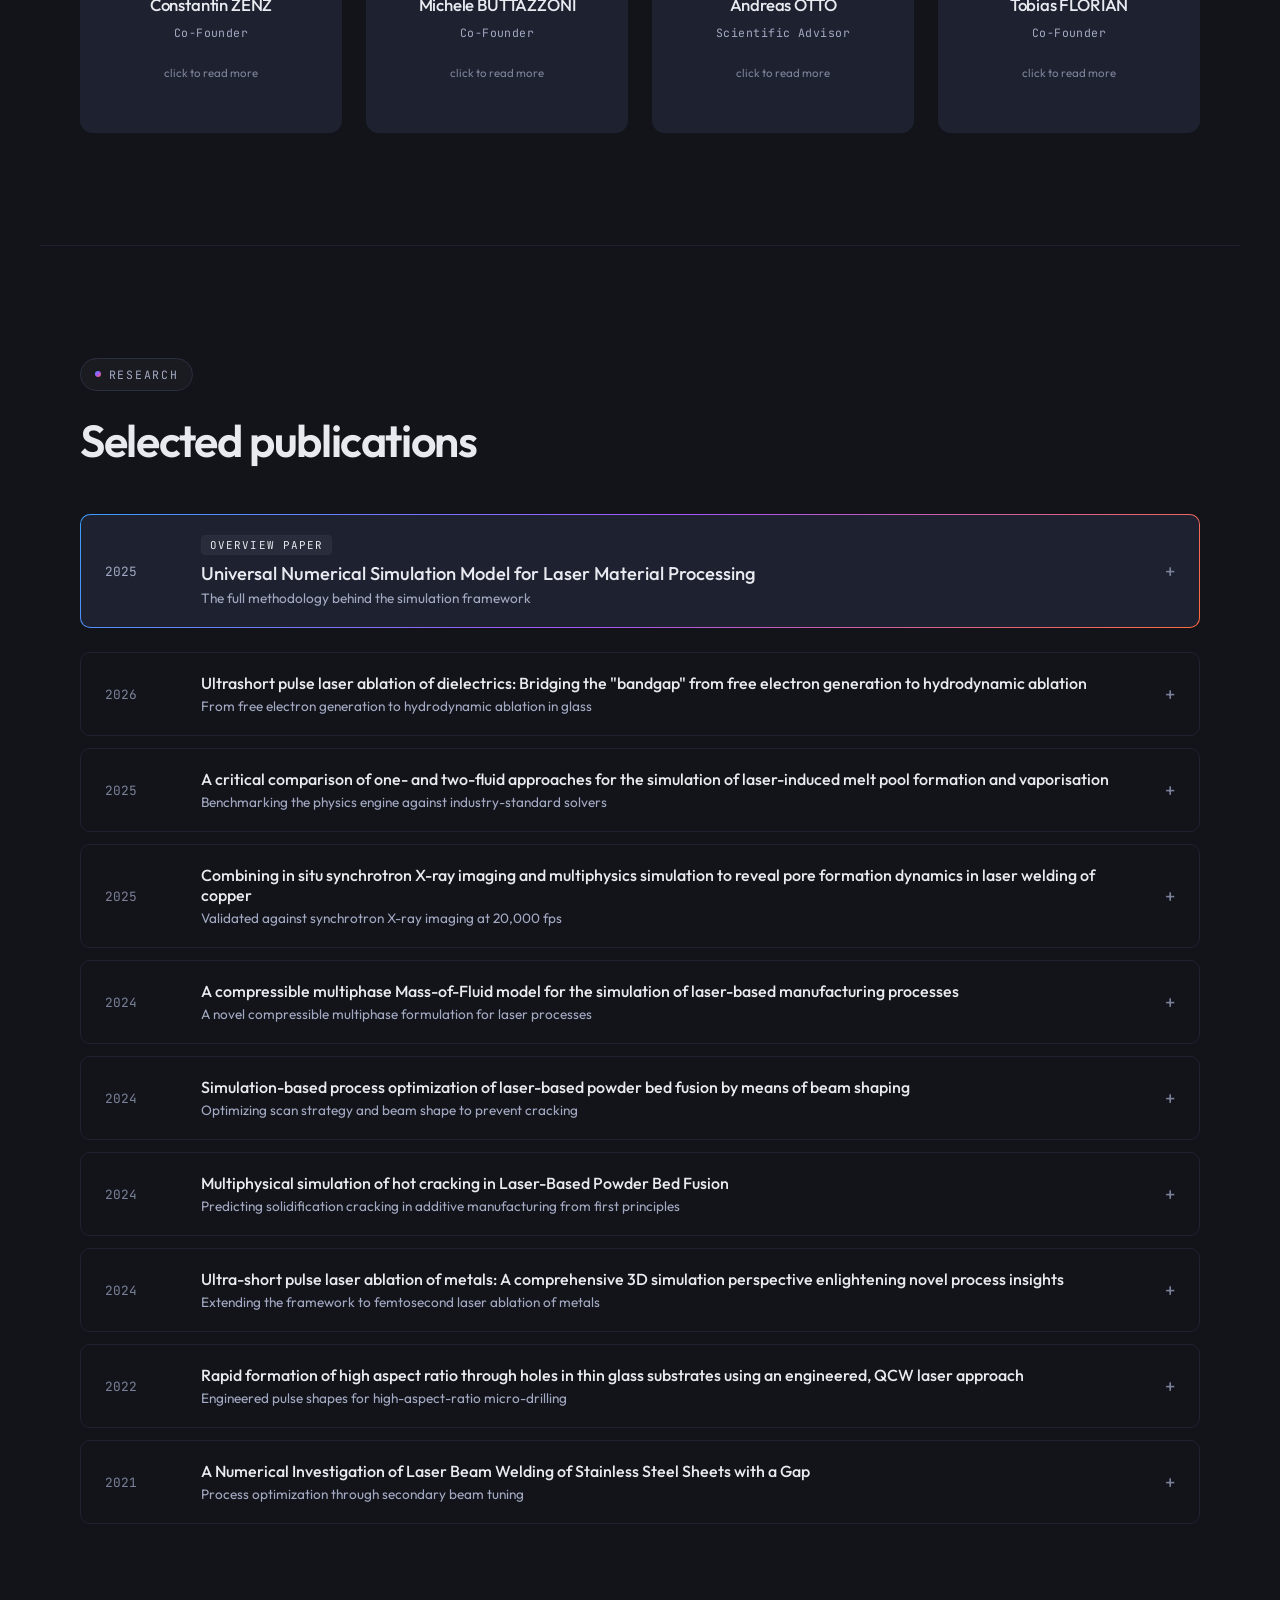
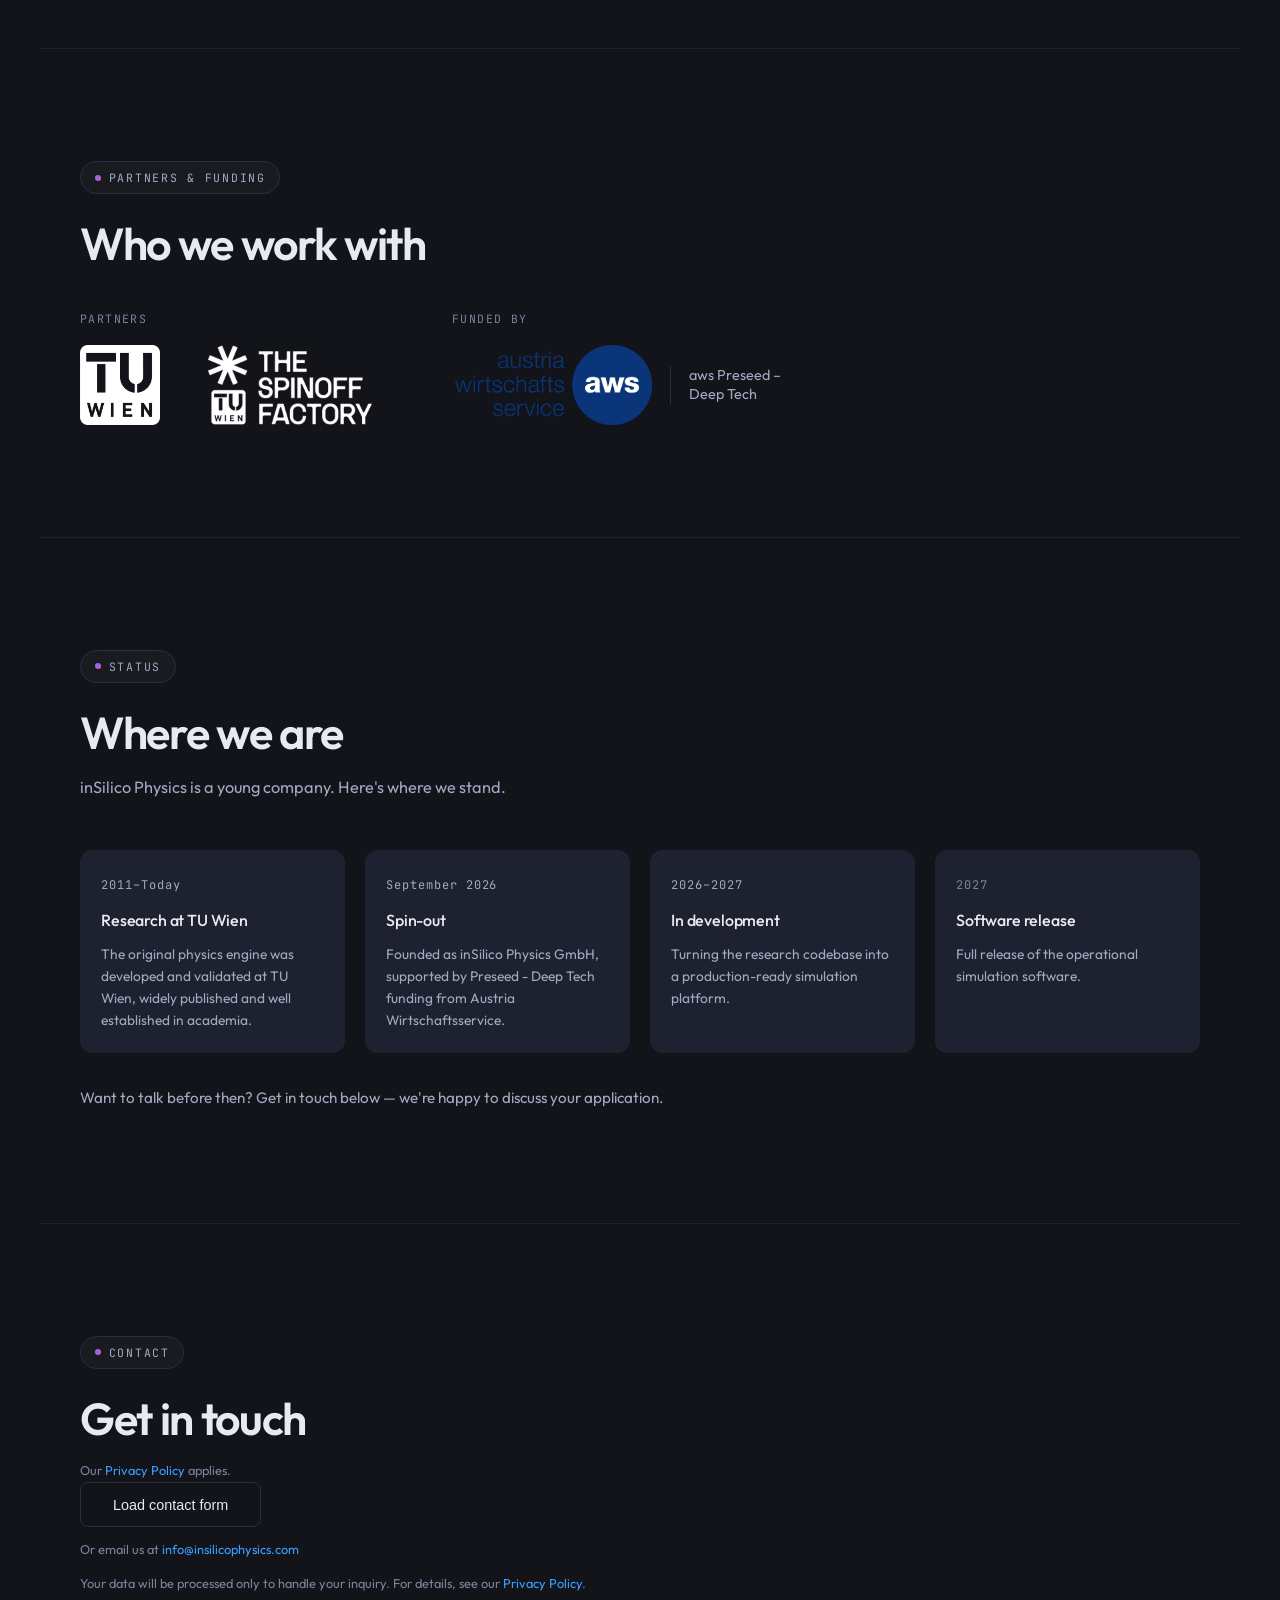
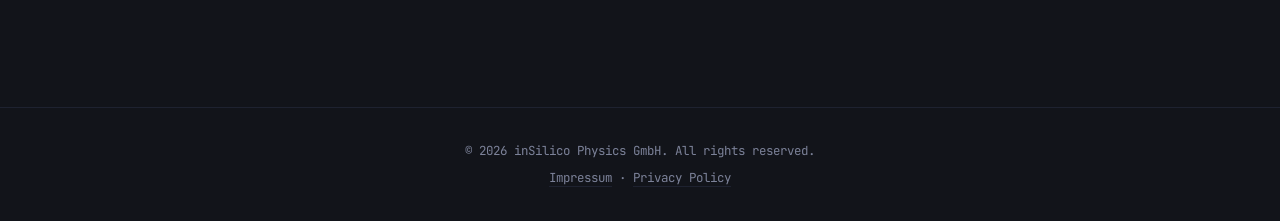
==== commit fc0346aa: "load contact form only on user request and update privacy policy" ====
--- a/index.html
+++ b/index.html
@@ -791,15 +791,22 @@
     <div class="section-tag">Contact</div>
     <h2>Get in touch</h2>
   </div>
-  <iframe
-    src="https://tally.so/embed/9qb4RY?alignLeft=1&hideTitle=1&transparentBackground=1"
-    loading="lazy"
-    width="100%" height="500"
-    frameborder="0"
-    title="Contact Form">
-  </iframe>
+  <div id="tally-wrap">
   <p class="form-privacy-note">
-  By submitting the form, you agree that your data will be processed to handle your inquiry.
+    Our <a href="legal.html#privacy">Privacy Policy</a> applies.
+  </p>
+  <button class="btn btn-outline" type="button" onclick="loadTally()">Load contact form</button>
+  <p class="form-privacy-note">Or email us at <a href="mailto:info@insilicophysics.com">info@insilicophysics.com</a></p>
+</div>
+<script>
+  function loadTally() {
+    document.getElementById('tally-wrap').innerHTML =
+      '<iframe src="https://tally.so/embed/9qb4RY?alignLeft=1&hideTitle=1&transparentBackground=1"' +
+      ' width="100%" height="500" frameborder="0" title="Contact Form"></iframe>';
+  }
+</script>
+  <p class="form-privacy-note">
+  Your data will be processed only to handle your inquiry.
   For details, see our <a href="legal.html#privacy">Privacy Policy</a>.
 </p>
 </section>
